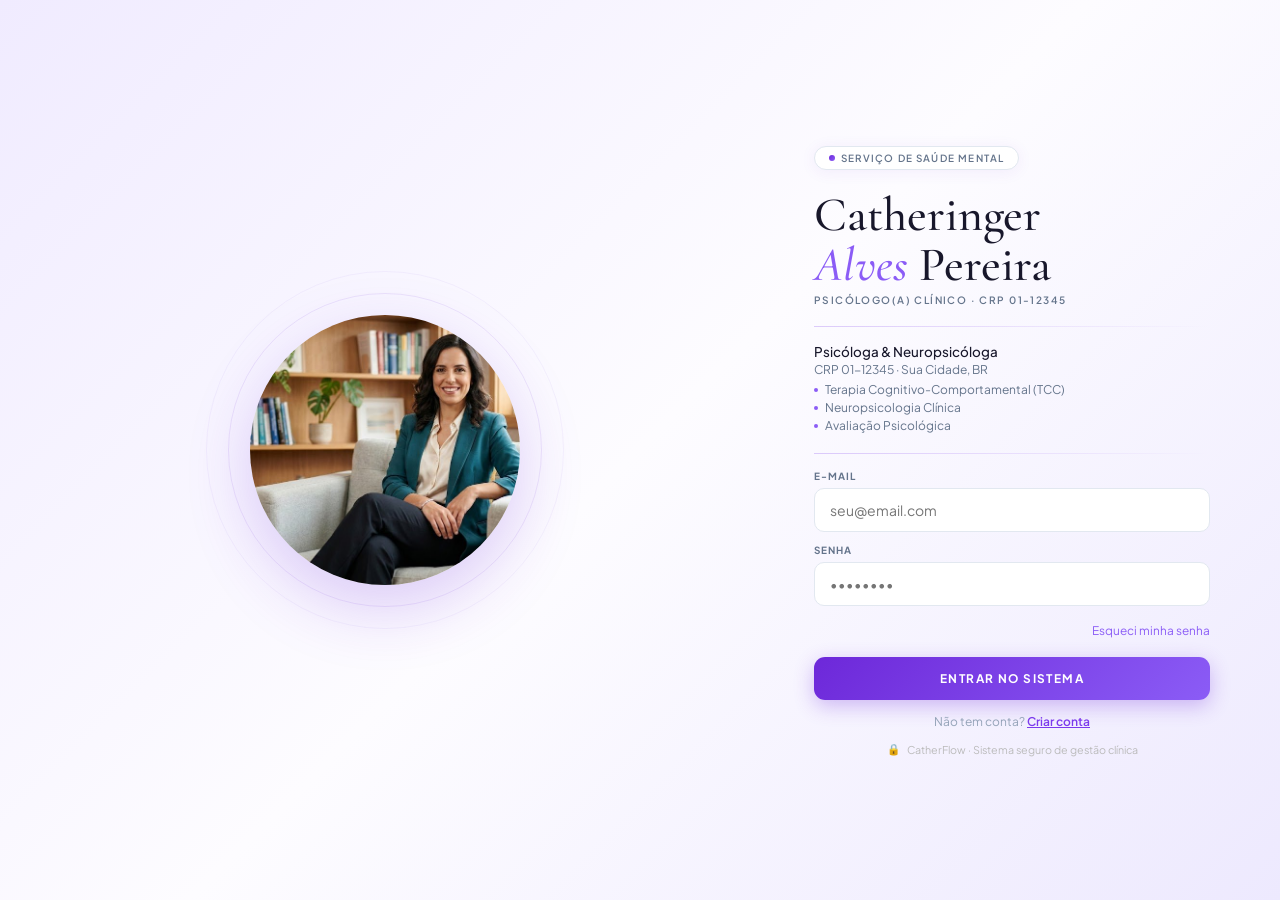
==== index.html @ 49f15a9b "index.html" ====
<!DOCTYPE html>
<html lang="pt-BR">
<head>
<meta charset="UTF-8">
<meta name="viewport" content="width=device-width, initial-scale=1.0">
<title>CatherFlow — Clínica Psicológica</title>
<link href="https://fonts.googleapis.com/css2?family=Cormorant+Garamond:ital,wght@0,400;0,500;0,600;1,400&family=Plus+Jakarta+Sans:wght@300;400;500;600;700&display=swap" rel="stylesheet">
<style>*,*::before,*::after{box-sizing:border-box;margin:0;padding:0}:root{--card-bg:#fff;--p1:#5b21b6;--p2:#7c3aed;--p3:#8b5cf6;--p4:#a78bfa;--p5:#c4b5fd;--p6:#ede9fe;--p7:#f5f3ff;--grad:linear-gradient(135deg,#6d28d9 0%,#8b5cf6 100%);--grad2:linear-gradient(135deg,#4c1d95 0%,#6d28d9 100%);--text:#18172b;--muted:#64748b;--muted2:#94a3b8;--border:#e2e8f0;--border2:#f1f5f9;--bg:#f8f7ff;--white:#fff;--sw:220px;--r:14px;--rs:9px;--sh:0 2px 16px rgba(109,40,217,.07);--shm:0 8px 32px rgba(109,40,217,.13);--fd:'Cormorant Garamond',serif;--fb:'Plus Jakarta Sans',sans-serif;}body{font-family:var(--fb);background:var(--bg);color:var(--text);min-height:100vh;-webkit-font-smoothing:antialiased}#login-page{min-height:100vh;background:linear-gradient(135deg,#f0ebff,#fdfcff 50%,#ede9fe);display:flex;align-items:center;justify-content:center}.ll{flex:1;display:flex;align-items:center;justify-content:center;padding:60px}.lpw{position:relative;width:270px;height:270px}.lpw::before{content:'';position:absolute;inset:-22px;border-radius:50%;border:1px solid rgba(109,40,217,.1)}.lpw::after{content:'';position:absolute;inset:-44px;border-radius:50%;border:1px solid rgba(109,40,217,.05)}.lp{width:270px;height:270px;border-radius:50%;background:var(--grad);display:flex;align-items:center;justify-content:center;box-shadow:0 24px 64px rgba(109,40,217,.22);font-family:var(--fd);font-size:76px;color:#fff}.lr{flex:1;padding:60px 70px 60px 44px;max-width:510px}.lbadge{display:inline-flex;align-items:center;gap:6px;background:var(--card-bg);border:1px solid var(--border);border-radius:20px;padding:5px 14px;font-size:.62rem;font-weight:600;letter-spacing:.12em;text-transform:uppercase;color:var(--muted);margin-bottom:20px;box-shadow:var(--sh)}.lbadge::before{content:'';width:6px;height:6px;border-radius:50%;background:var(--grad);flex-shrink:0}.lname{font-family:var(--fd);font-size:3rem;line-height:1.05;color:var(--text);margin-bottom:4px;font-weight:500}.lname em{font-style:italic;color:var(--p3)}.ltitle{font-size:.63rem;font-weight:600;letter-spacing:.14em;text-transform:uppercase;color:var(--muted);margin-bottom:20px}.ldiv{height:1px;background:linear-gradient(90deg,var(--p2),transparent);margin:16px 0;opacity:.25}.lbio{font-size:.84rem;font-weight:500;margin-bottom:2px}.lbio2{font-size:.75rem;color:var(--muted);margin-bottom:5px}.llist{list-style:none;margin-top:5px}.llist li{font-size:.75rem;color:var(--muted);display:flex;align-items:center;gap:7px;margin-bottom:3px}.llist li::before{content:'';width:4px;height:4px;border-radius:50%;background:var(--p3);flex-shrink:0}.lf{margin-bottom:12px}.lf label{display:block;font-size:.62rem;font-weight:700;letter-spacing:.1em;text-transform:uppercase;color:var(--muted);margin-bottom:6px}.lf input{width:100%;padding:12px 15px;border:1.5px solid var(--border);border-radius:10px;font-family:var(--fb);font-size:.875rem;color:var(--text);background:#fff;outline:none;transition:border-color .2s,box-shadow .2s}.lf input:focus{border-color:var(--p3);box-shadow:0 0 0 3px rgba(139,92,246,.1)}.lfgt{text-align:right;margin-bottom:18px}.lfgt a{font-size:.74rem;color:var(--p3);text-decoration:none}.btnl{width:100%;padding:14px;background:var(--grad);color:#fff;border:none;border-radius:11px;font-family:var(--fb);font-size:.74rem;font-weight:700;letter-spacing:.12em;text-transform:uppercase;cursor:pointer;transition:opacity .2s,transform .1s;box-shadow:0 6px 20px rgba(109,40,217,.3)}.btnl:hover{opacity:.9;transform:translateY(-1px)}.lfoot{text-align:center;margin-top:13px;font-size:.67rem;color:#bbb;display:flex;align-items:center;justify-content:center;gap:7px}#app{display:none;min-height:100vh}.sidebar{position:fixed;left:0;top:0;bottom:0;width:var(--sw);background:var(--card-bg);border-right:1px solid var(--border);display:flex;flex-direction:column;z-index:100;box-shadow:2px 0 20px rgba(109,40,217,.04)}.slogo{padding:18px 16px;display:flex;align-items:center;gap:10px;border-bottom:1px solid var(--border2)}.sli{width:34px;height:34px;background:var(--grad);border-radius:9px;display:flex;align-items:center;justify-content:center;color:#fff;font-weight:700;font-size:1rem;flex-shrink:0;box-shadow:0 4px 12px rgba(109,40,217,.3)}.slt strong{font-family:var(--fb);font-weight:700;display:block;font-size:.88rem;font-weight:700;line-height:1.2;letter-spacing:-.2px}.slt span{font-size:.58rem;color:var(--muted);text-transform:uppercase;letter-spacing:.08em}.snav{flex:1;padding:14px 10px;overflow-y:auto}.nsl{font-size:.57rem;font-weight:700;letter-spacing:.12em;text-transform:uppercase;color:var(--muted2);padding:0 8px;margin:15px 0 5px}.ni{display:flex;align-items:center;gap:9px;padding:9px 11px;border-radius:10px;cursor:pointer;transition:all .15s;font-size:.81rem;font-weight:500;color:var(--muted);margin-bottom:2px;user-select:none}.ni:hover{background:var(--p7);color:var(--p2)}.ni.active{background:var(--grad);color:#fff;box-shadow:0 4px 14px rgba(109,40,217,.28)}.ni .badge{margin-left:auto;background:var(--p6);color:var(--p2);font-size:.59rem;font-weight:700;padding:2px 8px;border-radius:10px}.ni.active .badge{background:rgba(255,255,255,.25);color:#fff}.nico{width:15px;height:15px;flex-shrink:0}.su{padding:12px 14px;border-top:1px solid var(--border2);background:var(--card-bg)}.uc{display:flex;align-items:center;gap:10px}.ua{width:32px;height:32px;border-radius:50%;background:var(--grad);color:#fff;display:flex;align-items:center;justify-content:center;font-size:.72rem;font-weight:700;flex-shrink:0;box-shadow:0 2px 8px rgba(109,40,217,.25)}.ui strong{display:block;font-size:.74rem;font-weight:600}.ui span{font-size:.59rem;color:var(--muted)}.dbs{display:flex;align-items:center;gap:6px;padding:7px 14px;font-size:.59rem;font-weight:600;border-top:1px solid var(--border2);color:var(--muted)}.dbd{width:6px;height:6px;border-radius:50%;background:#d1d5db;flex-shrink:0}.dbd.connected{background:#10b981}.dbd.error{background:#ef4444}.dbd.loading{background:#f59e0b;animation:pulse 1s infinite}@keyframes pulse{0%,100%{opacity:1}50%{opacity:.35}}.dkt{display:flex;align-items:center;gap:7px;margin-top:10px;font-size:.69rem;color:var(--muted)}.tkt{width:34px;height:19px;background:var(--border);border-radius:10px;position:relative;cursor:pointer;margin-left:auto;transition:background .2s;flex-shrink:0}.tkth{position:absolute;left:2px;top:2px;width:15px;height:15px;background:var(--card-bg);border-radius:50%;transition:left .2s;box-shadow:0 1px 4px rgba(0,0,0,.15)}.main{margin-left:var(--sw);min-height:100vh;padding:32px 40px}.page{display:none}.page.active{display:block;animation:fu .22s ease}@keyframes fu{from{opacity:0;transform:translateY(6px)}to{opacity:1;transform:translateY(0)}}.ph{display:flex;align-items:flex-start;justify-content:space-between;margin-bottom:26px;gap:14px}.pt{font-family:var(--fd);font-size:2rem;font-weight:500;line-height:1.15;letter-spacing:-.3px}.ps{font-size:.77rem;color:var(--muted);margin-top:3px}.pa{display:flex;gap:9px;align-items:center;flex-shrink:0}.btn{display:inline-flex;align-items:center;gap:7px;border-radius:10px;font-family:var(--fb);font-weight:600;cursor:pointer;transition:all .15s;border:none;font-size:.77rem;padding:9px 17px;white-space:nowrap}.btnp{background:var(--grad);color:#fff;box-shadow:0 4px 14px rgba(109,40,217,.28)}.btnp:hover{opacity:.9;transform:translateY(-1px)}.btno{background:#fff;color:var(--p2);border:1.5px solid var(--p3)}.btno:hover{background:var(--p7)}.btng{background:transparent;color:var(--muted);border:1.5px solid var(--border)}.btng:hover{border-color:var(--muted2);color:var(--text)}.btnd{background:#fff1f2;color:#e11d48;border:1.5px solid #fecdd3}.btnd:hover{background:#ffe4e6}.btns{padding:7px 12px;font-size:.72rem}.sg{display:grid;grid-template-columns:repeat(4,1fr);gap:14px;margin-bottom:22px}.sc{border-radius:var(--r);padding:20px;cursor:pointer;transition:all .18s;position:relative;overflow:hidden}.scp{background:var(--card-bg);border:1px solid var(--border);box-shadow:var(--sh)}.scp:hover{border-color:var(--p4);box-shadow:var(--shm);transform:translateY(-2px)}.scg{background:var(--grad);color:#fff;box-shadow:0 8px 28px rgba(109,40,217,.3)}.scg:hover{transform:translateY(-2px);box-shadow:0 12px 36px rgba(109,40,217,.38)}.scg2{background:var(--grad2);color:#fff;box-shadow:0 8px 28px rgba(76,29,149,.28)}.scg2:hover{transform:translateY(-2px)}.sc::before{content:'';position:absolute;right:-20px;top:-20px;width:80px;height:80px;border-radius:50%;background:rgba(255,255,255,.06)}.sl{font-size:.59rem;font-weight:700;letter-spacing:.1em;text-transform:uppercase;display:flex;align-items:center;gap:5px;margin-bottom:10px;opacity:.8}.scp .sl{color:var(--muted)}.sv{font-family:var(--fd);font-size:2.6rem;line-height:1;margin-bottom:4px;font-weight:500}.scp .sv{color:var(--p2)}.scg .sv,.scg2 .sv{color:#fff}.ssub{font-size:.69rem;opacity:.75}.spill{display:inline-block;font-size:.67rem;font-weight:600;padding:3px 10px;border-radius:6px;margin-top:5px}.scg .spill,.scg2 .spill{background:rgba(255,255,255,.2);color:#fff}.scp .spill{background:var(--p6);color:var(--p2)}.qa{display:flex;gap:9px;margin-bottom:22px;flex-wrap:wrap}.qb{display:inline-flex;align-items:center;gap:7px;background:var(--card-bg);color:var(--text);border:1px solid var(--border);border-radius:10px;padding:9px 16px;font-family:var(--fb);font-size:.76rem;font-weight:500;cursor:pointer;transition:all .14s;box-shadow:var(--sh)}.qb:hover{border-color:var(--p4);color:var(--p2);background:var(--p7);transform:translateY(-1px)}.qba{background:var(--grad);color:#fff;border-color:transparent;box-shadow:0 4px 14px rgba(109,40,217,.28)}.qba:hover{opacity:.9;transform:translateY(-1px)}.card{background:var(--card-bg);border:1px solid var(--border);border-radius:var(--r);overflow:hidden;margin-bottom:14px;box-shadow:var(--sh)}.ch{display:flex;align-items:center;justify-content:space-between;padding:14px 18px;border-bottom:1px solid var(--border2);background:linear-gradient(90deg,var(--p7),#fff)}.cht{font-family:var(--fb);font-weight:700;font-size:.62rem;font-weight:700;letter-spacing:.1em;text-transform:uppercase;color:var(--muted);display:flex;align-items:center;gap:7px}.cht svg{color:var(--p2);flex-shrink:0}.cb{padding:4px 0}.sr{display:flex;align-items:center;padding:11px 18px;gap:12px;cursor:pointer;transition:background .12s;border-bottom:1px solid var(--border2)}.sr:last-child{border-bottom:none}.sr:hover{background:var(--p7)}.srt{font-size:.75rem;font-weight:700;color:var(--p2);width:44px;flex-shrink:0}.sra{width:30px;height:30px;border-radius:50%;background:var(--grad);color:#fff;display:flex;align-items:center;justify-content:center;font-size:.65rem;font-weight:700;flex-shrink:0}.srn{font-size:.83rem;font-weight:700;font-family:var(--fb);}.srtg{font-family:var(--fb);font-weight:500;font-size:.68rem;color:var(--muted)}.srab{margin-left:auto;font-size:.67rem;font-weight:700;color:var(--p2);background:var(--p6);border:none;border-radius:7px;padding:5px 11px;cursor:pointer;transition:all .13s;flex-shrink:0}.srab:hover{background:var(--p5)}.ar,.br{display:flex;align-items:center;padding:11px 18px;gap:11px;cursor:pointer;transition:background .12s;border-bottom:1px solid var(--border2)}.ar:last-child,.br:last-child{border-bottom:none}.ar:hover,.br:hover{background:var(--p7)}.an{font-family:var(--fb);font-weight:600;font-size:.83rem;font-weight:500;flex:1}.dp{font-size:.65rem;font-weight:700;color:var(--p1);background:var(--p6);padding:3px 10px;border-radius:6px;white-space:nowrap}.bd{font-size:.67rem;font-weight:700;color:var(--p2);background:var(--p7);padding:4px 10px;border-radius:6px;border:1px solid var(--p5)}.g2{display:grid;grid-template-columns:1fr 1fr;gap:14px}.sb{display:flex;align-items:center;gap:10px;background:var(--card-bg);border:1.5px solid var(--border);border-radius:11px;padding:10px 16px;margin-bottom:16px;transition:all .2s;box-shadow:var(--sh)}.sb:focus-within{border-color:var(--p3);box-shadow:0 0 0 3px rgba(139,92,246,.1)}.sb input{border:none;outline:none;flex:1;font-family:var(--fb);font-size:.83rem;background:transparent;color:var(--text)}.pgrid{display:grid;grid-template-columns:1fr 1fr;gap:14px}.pc{background:var(--card-bg);border:1px solid var(--border);border-radius:var(--r);padding:18px;cursor:pointer;transition:all .18s;box-shadow:var(--sh)}.pc:hover{border-color:var(--p4);box-shadow:var(--shm);transform:translateY(-2px)}.pct{display:flex;align-items:center;gap:13px;margin-bottom:14px}.pav{width:42px;height:42px;border-radius:12px;background:var(--grad);color:#fff;display:flex;align-items:center;justify-content:center;font-weight:700;font-size:1rem;flex-shrink:0;box-shadow:0 4px 12px rgba(109,40,217,.25)}.pn{font-family:var(--fb);font-weight:600;font-weight:700;font-size:.91rem;letter-spacing:-.1px}.pp{font-size:.73rem;color:var(--muted);margin-top:1px}.pd{display:grid;grid-template-columns:1fr 1fr 1fr;gap:7px}.pdi{font-size:.72rem;color:var(--muted);display:flex;flex-direction:column;gap:2px}.pdi strong{color:var(--text);font-weight:600;font-size:.79rem}.pft{margin-top:12px;padding-top:12px;border-top:1px solid var(--border2);display:flex;align-items:center;justify-content:space-between}.pst{display:flex;align-items:center;gap:6px;font-size:.7rem;color:var(--muted)}.psd{width:6px;height:6px;border-radius:50%;background:var(--p3);flex-shrink:0}.pfh{background:linear-gradient(135deg,#f8f7ff,#ede9fe);border:1px solid var(--p5);border-radius:var(--r);padding:0;margin-bottom:16px;overflow:hidden}.pfh-top{display:flex;align-items:flex-start;gap:18px;padding:22px 24px 18px}.pfh-info{flex:1;min-width:0}.pfh-actions{display:flex;align-items:center;gap:10px;padding:12px 24px;border-top:1px solid rgba(139,92,246,.13);background:rgba(255,255,255,.45)}.pfh-actions .act-main{display:flex;align-items:center;gap:7px;padding:9px 18px;background:var(--grad);color:#fff;border:none;border-radius:9px;font-family:var(--fb);font-size:.75rem;font-weight:700;cursor:pointer;box-shadow:0 3px 10px rgba(109,40,217,.22);transition:opacity .15s,box-shadow .15s;flex-shrink:0}.pfh-actions .act-main:hover{opacity:.88;box-shadow:0 5px 14px rgba(109,40,217,.3)}.pfh-actions .act-sep{flex:1}.pfh-actions .act-sec{display:flex;align-items:center;gap:6px;padding:8px 14px;background:transparent;border:1.5px solid rgba(139,92,246,.25);border-radius:8px;font-family:var(--fb);font-size:.72rem;font-weight:600;color:var(--p3);cursor:pointer;transition:background .15s,border-color .15s}.pfh-actions .act-sec:hover{background:rgba(139,92,246,.07);border-color:var(--p3)}.pfh-actions .act-del{display:flex;align-items:center;gap:5px;padding:8px 12px;background:transparent;border:none;font-family:var(--fb);font-size:.72rem;font-weight:500;color:#c4b5c4;cursor:pointer;transition:color .15s;border-radius:8px}.pfh-actions .act-del:hover{color:#dc2626;background:rgba(220,38,38,.05)}.pfav{width:52px;height:52px;border-radius:14px;background:var(--grad);color:#fff;display:flex;align-items:center;justify-content:center;font-size:1.3rem;font-weight:700;flex-shrink:0;box-shadow:0 6px 20px rgba(109,40,217,.28)}.pfn{font-family:var(--fb);font-size:1.15rem;font-weight:700;margin-bottom:5px;letter-spacing:-.2px}.pfm{font-size:.75rem;color:var(--muted);display:flex;gap:12px;flex-wrap:wrap;font-family:var(--fb);font-weight:500;margin-bottom:12px}.pfmetrics{display:flex;gap:10px;flex-wrap:wrap}.pfmet{background:rgba(255,255,255,.75);border:1.5px solid rgba(139,92,246,.14);border-radius:10px;padding:10px 16px;display:flex;flex-direction:column;min-width:110px}.pfmet-v{font-family:var(--fb);font-size:1rem;font-weight:700;color:var(--p2);line-height:1.2}.pfmet-v.txt{font-size:.82rem;font-weight:600;line-height:1.3;margin-bottom:2px}.pfmet-l{font-size:.57rem;color:var(--muted);text-transform:uppercase;letter-spacing:.07em;font-weight:600;margin-top:3px}.pfs{display:none}.pfst{text-align:center;background:var(--card-bg);border-radius:10px;padding:10px 16px;border:1px solid var(--border);box-shadow:var(--sh)}.pfsv{font-family:var(--fb);font-size:1.6rem;color:var(--p2);line-height:1;font-weight:700}.pfsv.txt{font-size:.82rem;font-weight:600;line-height:1.3;margin-bottom:2px}.pfsl{font-size:.57rem;color:var(--muted);text-transform:uppercase;letter-spacing:.08em;margin-top:2px;font-family:var(--fb);font-weight:600}.si{display:flex;align-items:flex-start;padding:13px 18px;gap:13px;cursor:pointer;transition:background .12s;border-bottom:1px solid var(--border2)}.si:last-child{border-bottom:none}.si:hover{background:var(--p7)}.sid{width:8px;height:8px;border-radius:50%;background:var(--p4);flex-shrink:0;margin-top:5px}.sidt{font-family:var(--fb);font-weight:700;font-size:.7rem;font-weight:700;color:var(--p2);width:72px;flex-shrink:0}.sitn{font-size:.83rem;font-weight:700;font-family:var(--fb);letter-spacing:-.1px}.sipv{font-size:.72rem;color:var(--muted);margin-top:2px;white-space:nowrap;overflow:hidden;text-overflow:ellipsis;max-width:340px}.sin{font-family:var(--fb);font-weight:700;margin-left:auto;font-size:.65rem;color:var(--muted);background:var(--p6);padding:3px 9px;border-radius:6px;flex-shrink:0;font-weight:600}.al{display:grid;grid-template-columns:1fr 1fr;gap:18px}.acc,.wc{background:var(--card-bg);border:1px solid var(--border);border-radius:var(--r);padding:22px;box-shadow:var(--sh)}.ach,.whr{display:flex;align-items:center;justify-content:space-between;margin-bottom:16px}.ach h3,.whr h3{font-family:var(--fd);font-size:1.1rem;font-weight:500}.acn{display:flex;gap:5px}.acn button{width:28px;height:28px;border:1px solid var(--border);border-radius:8px;background:#fff;cursor:pointer;display:flex;align-items:center;justify-content:center;transition:all .13s;font-size:.8rem;color:var(--muted)}.acn button:hover{border-color:var(--p3);color:var(--p2);background:var(--p7)}.cg{display:grid;grid-template-columns:repeat(7,1fr);gap:4px}.cdh{text-align:center;font-size:.62rem;font-weight:700;letter-spacing:.07em;text-transform:uppercase;color:var(--muted2);padding:5px 0 10px}.cd{text-align:center;padding:9px 4px;border-radius:10px;font-size:.88rem;cursor:pointer;transition:all .14s;position:relative;font-weight:500}.cd:hover{background:var(--p6);color:var(--p2)}.cd.today{background:var(--grad);color:#fff;font-weight:700;box-shadow:0 3px 12px rgba(109,40,217,.32)}.cd.sel{background:#ede9fe;color:#6d28d9;font-weight:700;border:2px solid #7c3aed}.cd.has{font-weight:700;color:var(--p2)}.cd.prox{font-weight:700;color:#059669}.cd.inweek{background:var(--p7);color:var(--p2);font-weight:600}.cd.om{color:#cbd5e1}.cdot{position:absolute;bottom:3px;left:50%;transform:translateX(-50%);width:4px;height:4px;border-radius:50%;background:var(--p3)}.cd.today .cdot{background:rgba(255,255,255,.75)}.ib{background:linear-gradient(135deg,#fffbeb,#fef3c7);border:1px solid #fde68a;border-radius:11px;padding:13px 17px;display:flex;align-items:center;gap:9px;margin-bottom:18px;font-size:.81rem;color:#92400e}.rs{background:var(--card-bg);border:1px solid var(--border);border-radius:var(--r);margin-bottom:13px;overflow:hidden;box-shadow:var(--sh)}.rsh{padding:13px 18px;border-bottom:1px solid var(--border2);font-size:.62rem;font-weight:700;letter-spacing:.09em;text-transform:uppercase;color:var(--muted);display:flex;align-items:center;gap:7px;background:linear-gradient(90deg,var(--p7),#fff)}.rsh svg{color:var(--p2)}.rsb{padding:14px 18px}.psr{display:flex;align-items:center;gap:13px;padding:10px 11px;cursor:pointer;border-radius:10px;transition:all .12s;margin-bottom:3px}.psr:hover{background:var(--p7);transform:translateX(3px)}.rmeta{display:flex;gap:18px;margin-bottom:18px;flex-wrap:wrap}.rmi{font-size:.75rem;color:var(--muted);display:flex;align-items:center;gap:5px;background:var(--p7);padding:6px 12px;border-radius:7px;border:1px solid var(--p6)}.rmi strong{color:var(--text)}.rbody{font-family:var(--fb);font-size:.83rem;line-height:1.82;color:var(--text);white-space:pre-wrap;background:linear-gradient(135deg,var(--p7),#fff);border-radius:10px;padding:18px;margin-bottom:18px;border:1px solid var(--p6)}.fc{background:var(--card-bg);border:1px solid var(--border);border-radius:var(--r);padding:15px 18px;margin-bottom:18px;box-shadow:var(--sh)}.fl{font-size:.59rem;font-weight:700;text-transform:uppercase;letter-spacing:.09em;color:var(--muted);display:flex;align-items:center;gap:6px;margin-bottom:10px}.fr{display:grid;grid-template-columns:1fr 165px 165px;gap:9px}.fi{padding:9px 12px;border:1.5px solid var(--border);border-radius:9px;font-family:var(--fb);font-size:.79rem;outline:none;width:100%;transition:border-color .2s;background:var(--card-bg);color:var(--text)}.fi:focus{border-color:var(--p3)}.cs{background:var(--card-bg);border:1px solid var(--border);border-radius:var(--r);padding:22px;margin-bottom:14px;box-shadow:var(--sh)}.cs h3{font-family:var(--fd);font-size:1.1rem;font-weight:500;margin-bottom:16px}.cr{display:flex;align-items:center;justify-content:space-between;padding:11px 0;border-bottom:1px solid var(--border2)}.cr:last-child{border-bottom:none}.cr label{font-size:.83rem;font-weight:500}.cr span{font-size:.7rem;color:var(--muted);display:block}.frow{margin-bottom:13px}.flabel{display:block;font-size:.62rem;font-weight:700;text-transform:uppercase;letter-spacing:.08em;color:var(--muted);margin-bottom:6px}.finput,.ftextarea,.fselect{width:100%;padding:10px 13px;border:1.5px solid var(--border);border-radius:9px;font-family:var(--fb);font-size:.83rem;outline:none;transition:border-color .2s,box-shadow .2s;color:var(--text);background:#fff}.finput:focus,.ftextarea:focus,.fselect:focus{border-color:var(--p3);box-shadow:0 0 0 3px rgba(139,92,246,.09)}.ftextarea{resize:vertical;min-height:78px;line-height:1.55}.mo{position:fixed;inset:0;background:rgba(15,10,40,.42);backdrop-filter:blur(4px);display:flex;align-items:center;justify-content:center;z-index:999;opacity:0;pointer-events:none;transition:opacity .18s;padding:20px}.mo.open{opacity:1;pointer-events:all}.modal{background:var(--card-bg);border-radius:16px;padding:26px;width:490px;max-width:100%;max-height:90vh;overflow-y:auto;transform:translateY(14px);transition:transform .18s;box-shadow:0 24px 60px rgba(15,10,40,.18)}.mo.open .modal{transform:translateY(0)}.modlg{width:600px}.moh{display:flex;align-items:flex-start;justify-content:space-between;margin-bottom:20px;gap:13px}.mot{font-family:var(--fd);font-size:1.3rem;font-weight:500}.most{font-size:.73rem;color:var(--muted);margin-top:2px}.moc{width:28px;height:28px;border-radius:8px;border:1px solid var(--border);background:#fff;cursor:pointer;display:flex;align-items:center;justify-content:center;color:var(--muted);font-size:.84rem;flex-shrink:0;transition:all .13s}.moc:hover{border-color:var(--muted2);color:var(--text)}.moa{display:flex;gap:8px;justify-content:flex-end;margin-top:18px}.sds{margin-bottom:15px}.sds h4{font-size:.59rem;font-weight:700;letter-spacing:.09em;text-transform:uppercase;color:var(--muted);margin-bottom:7px;display:flex;align-items:center;gap:5px}.sds h4 svg{color:var(--p3)}.sdt{font-size:.83rem;line-height:1.68;color:var(--text);background:var(--p7);border-radius:9px;padding:11px 13px;border:1px solid var(--p6)}.iab{display:inline-flex;align-items:center;gap:5px;background:linear-gradient(90deg,var(--p6),var(--p7));color:var(--p1);font-size:.64rem;font-weight:700;padding:4px 10px;border-radius:7px;margin-bottom:8px;border:1px solid var(--p5)}.cfbox{background:var(--card-bg);border-radius:16px;padding:28px;width:400px;max-width:100%;transform:translateY(14px);transition:transform .18s;box-shadow:0 24px 60px rgba(15,10,40,.2);text-align:center}.mo.open .cfbox{transform:translateY(0)}.cficon{width:52px;height:52px;border-radius:50%;background:#fff1f2;display:flex;align-items:center;justify-content:center;margin:0 auto 14px;font-size:1.4rem}.cftit{font-family:var(--fd);font-size:1.3rem;font-weight:500;margin-bottom:6px}.cftxt{font-size:.81rem;color:var(--muted);line-height:1.6;margin-bottom:22px}.spin{width:16px;height:16px;border:2px solid rgba(109,40,217,.15);border-top-color:var(--p2);border-radius:50%;animation:spin .65s linear infinite;flex-shrink:0}@keyframes spin{to{transform:rotate(360deg)}}.es{text-align:center;padding:48px 20px;color:var(--muted)}.es .ei{font-size:2.2rem;margin-bottom:10px;opacity:.55}.es p{font-size:.83rem}.bc{display:flex;align-items:center;gap:7px;font-size:.75rem;color:var(--muted);margin-bottom:18px}.bc a{color:var(--p2);text-decoration:none;cursor:pointer;font-weight:500}.bc a:hover{text-decoration:underline}.bcs{color:#cbd5e1}.toast{position:fixed;bottom:24px;right:24px;background:#18172b;color:#fff;padding:12px 20px;border-radius:11px;font-size:.77rem;font-weight:500;z-index:9999;box-shadow:0 10px 30px rgba(0,0,0,.22);animation:fu .2s ease;border-left:3px solid var(--p3)}.lo{display:flex;align-items:center;justify-content:center;padding:44px;gap:10px;color:var(--muted);font-size:.83rem}/* ===== DARK MODE — reescrito com variáveis CSS ===== */
body.dark{
  --card-bg:#1e1a40;--text:#e0dcf5;--muted:#9490c8;--muted2:#6b659a;
  --border:#2e2a55;--border2:#251f4a;--bg:#12102a;--white:#1e1a40;
  --p6:#1e1855;--p7:#181435;--sh:0 2px 16px rgba(0,0,0,.25);--shm:0 8px 32px rgba(0,0,0,.4);
  background:#12102a;color:#e0dcf5;color-scheme:dark;
}
/* Base: todos os textos herdam a cor correta */
body.dark,body.dark *{color:inherit}
/* Elementos raiz de texto */
body.dark body,body.dark #app,body.dark .main,body.dark .page,body.dark .sidebar{background:var(--bg);color:var(--text)}
/* Sidebar */
body.dark .sidebar{background:#12102a!important;border-color:var(--border)!important}
body.dark .slogo{background:#12102a!important;border-color:var(--border)!important}
body.dark .slt strong{color:#e0dcf5!important}
body.dark .slt span{color:#6b659a!important}
body.dark .snav{background:#12102a!important}
body.dark .su,body.dark .dbs{background:#12102a!important;border-color:var(--border)!important;color:#9490c8!important}
body.dark .su strong{color:#e0dcf5!important}
body.dark .ui span{color:#6b659a!important}
body.dark .ni{color:#9490c8!important}
body.dark .ni:hover{background:#1e1a40!important;color:#c4bfe8!important}
body.dark .ni.active{background:var(--grad)!important;color:#fff!important}
body.dark .ni .badge{background:#251f4a!important;color:#a78bfa!important}
body.dark .nsl{color:#4a4770!important}
/* Pages */
body.dark .page,body.dark .ph{background:#12102a!important}
body.dark .pt{color:#e0dcf5!important}
body.dark .ps{color:#9490c8!important}
/* Cards genéricos */
body.dark .card,body.dark .cs,body.dark .acc,body.dark .wc,body.dark .rs,body.dark .fc,body.dark .pfst{background:#1e1a40!important;border-color:var(--border)!important}
body.dark .ch{background:linear-gradient(90deg,#181435,#1e1a40)!important;border-color:var(--border)!important}
body.dark .cht{color:#9490c8!important}
body.dark .cht svg{color:#a78bfa!important}
body.dark .cb{background:#1e1a40!important}
/* Card header h3 */
body.dark .cs h3,body.dark .ach h3,body.dark .whr h3{color:#e0dcf5!important}
/* Rows dentro de cards */
body.dark .sr,body.dark .ar,body.dark .br,body.dark .si,body.dark .psr{background:#1e1a40!important;border-color:var(--border)!important;color:#c4bfe8!important}
body.dark .sr:hover,body.dark .ar:hover,body.dark .br:hover,body.dark .si:hover,body.dark .psr:hover{background:#241e4e!important}
body.dark .srn,body.dark .an,body.dark .sitn{color:#e0dcf5!important}
body.dark .srtg,body.dark .sipv,body.dark .ssub{color:#6b659a!important}
/* Badges dentro de rows */
body.dark .dp{background:#251f4a!important;color:#a78bfa!important}
body.dark .bd{background:#1e1a40!important;border-color:#3b2d6e!important;color:#a78bfa!important}
body.dark .sin{background:#13102e!important;color:#a78bfa!important}
body.dark .srab{background:#251f4a!important;color:#a78bfa!important}
body.dark .sidt{color:#a78bfa!important}
/* Sessões hoje — horário roxo */
body.dark .srt{color:#a78bfa!important}
/* Stat cards dashboard */
body.dark .scp{background:#1e1a40!important;border-color:var(--border)!important}
body.dark .scp .sl{color:#9490c8!important}
body.dark .scp .sv{color:#a78bfa!important}
body.dark .scp .ssub{color:#6b659a!important}
body.dark .scp .spill{background:#251f4a!important;color:#a78bfa!important}
/* Botões */
body.dark .btn.btng,body.dark .btn.btno{background:#1e1a40!important;border-color:var(--border)!important;color:#c4bfe8!important}
body.dark .btn.btng:hover,body.dark .btn.btno:hover{background:#241e4e!important;color:#e0dcf5!important}
body.dark .qb:not(.qba){background:#1e1a40!important;border-color:var(--border)!important;color:#c4bfe8!important}
body.dark .qb:not(.qba):hover{background:#241e4e!important;color:#e0dcf5!important}
body.dark .acn button{background:#1e1a40!important;border-color:var(--border)!important;color:#9490c8!important}
/* Inputs */
body.dark .finput,body.dark .ftextarea,body.dark .fselect,body.dark .fi{background:#13102e!important;border-color:var(--border)!important;color:#e0dcf5!important}
body.dark .finput::placeholder,body.dark .ftextarea::placeholder,body.dark .fi::placeholder{color:#4a4770!important}
body.dark .flabel{color:#9490c8!important}
body.dark .sb,body.dark .sb2{background:#1e1a40!important;border-color:var(--border)!important}
body.dark .sb input{color:#e0dcf5!important;background:transparent!important}
body.dark .sb input::placeholder{color:#4a4770!important}
/* Settings rows */
body.dark .cr{border-color:var(--border)!important}
body.dark .cr label{color:#c4bfe8!important}
body.dark .cr span{color:#6b659a!important}
body.dark .tkt{background:#7c3aed!important}
/* Modais */
body.dark .mo{background:rgba(5,4,15,.85)!important}
body.dark .modal,body.dark .cfbox{background:#1a1835!important;border:1px solid var(--border)!important;color:#e0dcf5!important}
body.dark .modal *{color:#c4bfe8!important}
body.dark .modal h1,body.dark .modal h2,body.dark .modal h3,body.dark .modal strong,body.dark .modal b,body.dark .mot,body.dark .cftit{color:#e0dcf5!important}
body.dark .most,body.dark .cftxt{color:#9490c8!important}
body.dark .moc{background:#1e1a40!important;border-color:var(--border)!important;color:#9490c8!important}
body.dark .sds h4{color:#9490c8!important}
body.dark .sdt{background:#13102e!important;border-color:#3b2d6e!important;color:#c4bfe8!important}
body.dark .iab{background:linear-gradient(90deg,#251f4a,#1e1a40)!important;border-color:#3b2d6e!important;color:#a78bfa!important}
body.dark .sblock{background:#13102e!important;border-color:#a78bfa!important;color:#c4bfe8!important}
/* Perfil paciente */
body.dark .pfh{background:linear-gradient(135deg,#1a1640,#221c50)!important;border-color:#3b2d6e!important}
body.dark .pfh-top{background:transparent!important}
body.dark .pfh-actions{background:rgba(30,26,64,.8)!important;border-color:#2e2a55!important}
body.dark .pfh-actions .act-sec{border-color:#4a3a7a!important;color:#a78bfa!important}
body.dark .pfh-actions .act-del{color:#9490c8!important}
body.dark .pfn{color:#e0dcf5!important}
body.dark .pfm{color:#9490c8!important}
body.dark .pfmet{background:rgba(30,26,64,.9)!important;border-color:#3b2d6e!important}
body.dark .pfmet-v{color:#a78bfa!important}
body.dark .pfmet-l{color:#6b659a!important}
/* Cards pacientes */
body.dark .pc{background:#1e1a40!important;border-color:var(--border)!important}
body.dark .pc:hover{background:#241e4e!important;border-color:#7c3aed!important}
body.dark .pn{color:#e0dcf5!important}
body.dark .pp{color:#6b659a!important}
/* Textos inline nos cards de paciente (via style="color:var(--muted)" etc.) */
body.dark .pc span,body.dark .pc div{color:#9490c8}
body.dark .pc strong{color:#c4bfe8!important}
/* Agenda */
body.dark .acc,body.dark .wc{background:#1e1a40!important;border-color:var(--border)!important}
body.dark .cd{color:#c4bfe8!important}
body.dark .cd.om{color:#3d3860!important}
body.dark .cdh{color:#6b659a!important}
body.dark .cd:hover{background:#2a1f55!important;color:#e0dcf5!important}
body.dark .cd.today{background:var(--grad)!important;color:#fff!important}
body.dark .cd.sel{background:#251f4a!important;color:#a78bfa!important;border-color:#7c3aed!important}
body.dark .cd.has{color:#a78bfa!important}
body.dark .ib{background:linear-gradient(135deg,#2a2010,#1e1810)!important;border-color:#78520a!important;color:#fbbf24!important}
/* Agenda items */
body.dark .agd,body.dark #aglist{background:#1e1a40!important;border-color:var(--border)!important}
body.dark .agi{background:#1e1a40!important;border-color:var(--border)!important;color:#c4bfe8!important}
body.dark .agi *{color:#c4bfe8!important}
body.dark .agi strong,body.dark .agi b{color:#e0dcf5!important}
body.dark .agh{color:#9490c8!important;border-color:var(--border)!important;background:#13102e!important}
/* Relatório */
body.dark .rs{background:#1e1a40!important;border-color:var(--border)!important}
body.dark .rsh{background:linear-gradient(90deg,#181435,#1e1a40)!important;color:#9490c8!important;border-color:var(--border)!important}
body.dark .rsh svg{color:#a78bfa!important}
body.dark .rsb{background:#1e1a40!important}
body.dark .rmeta{background:transparent!important}
body.dark .rmi{background:#13102e!important;border-color:#3b2d6e!important;color:#9490c8!important}
body.dark .rmi strong{color:#c4bfe8!important}
body.dark .rbody{background:linear-gradient(135deg,#13102e,#1e1a40)!important;border-color:#3b2d6e!important;color:#c4bfe8!important}
/* Breadcrumb */
body.dark .bc{color:#6b659a!important}
body.dark .bc a{color:#a78bfa!important}
body.dark .bcs{color:#3d3860!important}
/* Empty state */
body.dark .es{color:#6b659a!important;background:transparent!important}
body.dark .es p{color:#6b659a!important}
/* Filtros de pesquisa */
body.dark .fc{background:#1e1a40!important;border-color:var(--border)!important}
body.dark .fl{color:#9490c8!important}
/* Aniversários */
body.dark .bday-hoje{background:var(--grad)!important;color:#fff!important}
body.dark .bday-hoje *{color:#fff!important}
body.dark .bday-amanha{background:#1e1a40!important;border-color:#3b2d6e!important;color:#c4bfe8!important}
body.dark .bday-amanha *{color:#c4bfe8!important}
/* Overrides de style inline — backgrounds claros → dark */
body.dark [style*="background:#fff"]{background:#1e1a40!important}
body.dark [style*="background:#fafbff"]{background:#13102e!important}
body.dark [style*="background:#f8f7ff"]{background:#1e1a40!important}
body.dark [style*="background:#f5f3ff"]{background:#181435!important}
body.dark [style*="background:#ede9fe"]{background:#251f4a!important}
body.dark [style*="background:#f0ebff"]{background:#1e1a40!important}
body.dark [style*="background:linear-gradient(135deg,#f8f7ff"]{background:#1e1a40!important}
body.dark [style*="background:linear-gradient(135deg,#f5f3ff"]{background:#181435!important}
body.dark [style*="background:linear-gradient(135deg,#ede9fe"]{background:linear-gradient(135deg,#251f4a,#1e1a40)!important}
body.dark [style*="background:linear-gradient(90deg,var(--p7)"]{background:linear-gradient(90deg,#181435,#1e1a40)!important}
body.dark [style*="background:rgba(255,255,255,.45)"]{background:rgba(20,16,48,.8)!important}
body.dark [style*="background:rgba(255,255,255,.7)"]{background:rgba(30,26,64,.8)!important}
body.dark [style*="background:rgba(255,255,255,.75)"]{background:rgba(30,26,64,.9)!important}
/* Overrides de style inline — cores de texto */
body.dark [style*="color:#18172b"]{color:#e0dcf5!important}
body.dark [style*="color:#64748b"]{color:#9490c8!important}
body.dark [style*="color:var(--text)"]{color:#e0dcf5!important}
body.dark [style*="color:var(--muted)"]{color:#9490c8!important}
body.dark [style*="color:var(--p2)"]{color:#a78bfa!important}
body.dark [style*="color:var(--p1)"]{color:#c4b5fd!important}
/* Overrides de style inline — bordas */
body.dark [style*="border-top:1px solid var(--border2)"]{border-color:#251f4a!important}
body.dark [style*="border-color:var(--border)"]{border-color:#2e2a55!important}
body.dark [style*="border:1px solid var(--border2)"]{border-color:#251f4a!important}
body.dark [style*="border:1px solid var(--border)"]{border-color:#2e2a55!important}
body.dark [style*="border:1.5px solid #e2e8f0"]{border-color:#3b2d6e!important}
body.dark [style*="border:1px solid #e2e8f0"]{border-color:#2e2a55!important}
body.dark [style*="border-top:1px solid #"]{border-color:#251f4a!important}.slabel{font-family:var(--fb);font-size:.6rem;font-weight:700;letter-spacing:.1em;text-transform:uppercase;color:var(--p2);display:flex;align-items:center;gap:5px;margin-bottom:8px}.sblock{background:var(--p7);border-left:3px solid var(--p4);border-radius:0 8px 8px 0;padding:11px 14px;font-family:var(--fb);font-size:.84rem;line-height:1.65;color:var(--text)}.smb{margin-bottom:16px}.spini{width:13px;height:13px;border-width:2px}.smb2{margin-bottom:14px}</style>
</head>
<body>

<div id="login-page">
  <div class="ll"><div class="lpw"><div class="lp" style="background:none;padding:0;overflow:hidden;border-radius:50%;box-shadow:0 24px 64px rgba(109,40,217,.22)"><img src="[data-uri]" style="width:100%;height:100%;object-fit:cover;object-position:center top" alt="Foto"></div></div></div>
  <div class="lr">
    <div class="lbadge">Serviço de Saúde Mental</div>
    <div class="lname">Catheringer<br><em>Alves</em> Pereira</div>
    <div class="ltitle">Psicólogo(a) Clínico · CRP 01-12345</div>
    <div class="ldiv"></div>
    <div class="lbio">Psicóloga &amp; Neuropsicóloga</div>
    <div class="lbio2">CRP 01-12345 · Sua Cidade, BR</div>
    <ul class="llist">
      <li>Terapia Cognitivo-Comportamental (TCC)</li>
      <li>Neuropsicologia Clínica</li>
      <li>Avaliação Psicológica</li>
    </ul>
    <div class="ldiv" style="margin-top:20px"></div>

    <div id="form-login">
  <div class="lf">
    <label>E-mail</label>
    <input type="email" placeholder="seu@email.com" id="le">
  </div>

  <div class="lf">
    <label>Senha</label>
    <input type="password" placeholder="••••••••" id="lp">
  </div>

  <div class="lfgt">
    <a href="#" onclick="doEsqueciSenha();return false">Esqueci minha senha</a>
  </div>

  <div class="lerr" id="lerr"></div>

  <button class="btnl" id="btnLogin">Entrar no Sistema</button>

  <div style="text-align:center;margin-top:14px;font-size:.75rem;color:#94a3b8">
    Não tem conta? 
    <a href="#" onclick="toggleForm('registro');return false" style="color:#7c3aed;font-weight:600">
      Criar conta
    </a>
  </div>
</div>

    <div id="form-registro" style="display:none">
      <div class="lf"><label>Nome completo *</label><input type="text" placeholder="Dra. Ana Silva" id="rn"></div>
      <div class="lf"><label>CRP</label><input type="text" placeholder="01-00000" id="rcrp"></div>
      <div class="lf"><label>E-mail *</label><input type="email" placeholder="seu@email.com" id="re"></div>
      <div class="lf"><label>Senha * (mín. 6 caracteres)</label><input type="password" placeholder="••••••••" id="rp" onkeydown="if(event.key==='Enter')doRegistro()"></div>
      <div class="lerr" id="rerr"></div>
      <button class="btnl" id="btn-registro" onclick="doRegistro()">Criar Conta</button>
      <div style="text-align:center;margin-top:14px;font-size:.75rem;color:#94a3b8">
        Já tem conta? <a href="#" onclick="toggleForm('login');return false" style="color:#7c3aed;font-weight:600">Entrar</a>
      </div>
    </div>

    <div class="lfoot"><span>🔒</span><span>CatherFlow · Sistema seguro de gestão clínica</span></div>
  </div>
</div>

<div id="app">
  <aside class="sidebar">
    <div class="slogo">
      <div class="sli">Ψ</div>
      <div class="slt"><strong>CatherFlow</strong><span>Clínica Psicológica</span></div>
    </div>
    <nav class="snav">
      <div class="nsl">Principal</div>
      <div class="ni active" id="nav-dashboard" onclick="nav('dashboard')">
        <svg class="nico" fill="none" viewBox="0 0 24 24" stroke="currentColor" stroke-width="2"><rect x="3" y="3" width="7" height="7" rx="1"/><rect x="14" y="3" width="7" height="7" rx="1"/><rect x="14" y="14" width="7" height="7" rx="1"/><rect x="3" y="14" width="7" height="7" rx="1"/></svg>Dashboard
      </div>
      <div class="ni" id="nav-pacientes" onclick="nav('pacientes')">
        <svg class="nico" fill="none" viewBox="0 0 24 24" stroke="currentColor" stroke-width="2"><path d="M17 21v-2a4 4 0 0 0-4-4H5a4 4 0 0 0-4 4v2"/><circle cx="9" cy="7" r="4"/><path d="M23 21v-2a4 4 0 0 0-3-3.87"/><path d="M16 3.13a4 4 0 0 1 0 7.75"/></svg>Pacientes<span class="badge" id="badgep">…</span>
      </div>
      <div class="ni" id="nav-agenda" onclick="nav('agenda')">
        <svg class="nico" fill="none" viewBox="0 0 24 24" stroke="currentColor" stroke-width="2"><rect x="3" y="4" width="18" height="18" rx="2"/><line x1="16" y1="2" x2="16" y2="6"/><line x1="8" y1="2" x2="8" y2="6"/><line x1="3" y1="10" x2="21" y2="10"/></svg>Agenda
      </div>

      <div class="ni" id="nav-historico" onclick="nav('historico')">
        <svg class="nico" fill="none" viewBox="0 0 24 24" stroke="currentColor" stroke-width="2"><path d="M9 5H7a2 2 0 0 0-2 2v12a2 2 0 0 0 2 2h10a2 2 0 0 0 2-2V7a2 2 0 0 0-2-2h-2"/><rect x="9" y="3" width="6" height="4" rx="1"/><line x1="9" y1="12" x2="15" y2="12"/><line x1="9" y1="16" x2="12" y2="16"/></svg>Consultas
      </div>
      <div class="nsl">Sistema</div>
      <div class="ni" id="nav-configuracoes" onclick="nav('configuracoes')">
        <svg class="nico" fill="none" viewBox="0 0 24 24" stroke="currentColor" stroke-width="2"><circle cx="12" cy="12" r="3"/><path d="M19.07 4.93a10 10 0 0 1 0 14.14M4.93 4.93a10 10 0 0 0 0 14.14"/></svg>Configurações
      </div>
    </nav>
    <div class="dbs" id="dbs" style="display:none"><div class="dbd loading" id="dbd"></div><span id="dbl">Conectando…</span></div>
    <div class="su">
      <div class="uc">
        <div class="ua" style="padding:0;overflow:hidden"><img src="[data-uri]" style="width:100%;height:100%;object-fit:cover;object-position:center top;border-radius:50%" alt="Avatar"></div>
        <div class="ui"><strong>Catheringer A. Pereira</strong><span>CRP 01-12345</span></div>
      </div>
      <div class="dkt">
        <svg width="12" height="12" fill="none" viewBox="0 0 24 24" stroke="currentColor" stroke-width="2"><path d="M21 12.79A9 9 0 1 1 11.21 3 7 7 0 0 0 21 12.79z"/></svg>
        Modo escuro
        <div class="tkt" onclick="toggleDark()"><div class="tkth" id="t1"></div></div>
      </div>
      <div class="dkt" onclick="doLogout()" style="cursor:pointer;margin-top:4px;color:#e11d48;opacity:.8" onmouseover="this.style.opacity='1'" onmouseout="this.style.opacity='.8'">
        <svg width="12" height="12" fill="none" viewBox="0 0 24 24" stroke="currentColor" stroke-width="2"><path d="M9 21H5a2 2 0 0 1-2-2V5a2 2 0 0 1 2-2h4"/><polyline points="16,17 21,12 16,7"/><line x1="21" y1="12" x2="9" y2="12"/></svg>
        Sair do sistema
      </div>
    </div>
  </aside>

  <main class="main">

    <div class="page active" id="page-dashboard">
      <div class="ph">
        <div><div class="pt" id="dg" style="font-family:var(--fd);font-size:2.4rem;font-weight:500;letter-spacing:-.5px;color:var(--p1)">Bem-vindo(a) 👋</div><div class="ps" id="dd">Carregando…</div></div>
        <button class="btn btng btns" onclick="loadAll()"><svg width="12" height="12" fill="none" viewBox="0 0 24 24" stroke="currentColor" stroke-width="2.5"><polyline points="23,4 23,10 17,10"/><path d="M20.49 15a9 9 0 1 1-.1-8.36"/></svg>Atualizar</button>
      </div>
      <div class="sg">
        <div class="sc scg" onclick="nav('agenda')">
          <div class="sl"><svg width="11" height="11" fill="none" viewBox="0 0 24 24" stroke="currentColor" stroke-width="2.5"><circle cx="12" cy="12" r="10"/><polyline points="12,6 12,12 16,14"/></svg>Agenda Hoje</div>
          <div class="sv"><span id="sh-agend" style="color:#059669">0</span><span style="font-size:1.2rem;color:rgba(255,255,255,.5);margin:0 8px">/</span><span id="sh">0</span></div>
          <div class="ssub"><span style="font-weight:600">agendadas</span> / <span style="opacity:.7">realizadas</span></div>
        </div>
        <div class="sc scg2" onclick="navParaAgendaSemana()" style="cursor:pointer">
          <div class="sl"><svg width="11" height="11" fill="none" viewBox="0 0 24 24" stroke="currentColor" stroke-width="2.5"><rect x="3" y="4" width="18" height="18" rx="2"/><line x1="3" y1="10" x2="21" y2="10"/></svg>Semana</div>
          <div class="sv" id="sts">—</div><div class="ssub">sessões na semana</div>
        </div>
        <div class="sc scp" onclick="openM('m-faturamento')" style="cursor:pointer">
          <div class="sl" style="color:var(--muted);margin-bottom:14px">
            <svg width="11" height="11" fill="none" viewBox="0 0 24 24" stroke="currentColor" stroke-width="2.5">
              <path d="M12 1v22m5-18H9.5a3.5 3.5 0 0 0 0 7h5a3.5 3.5 0 0 1 0 7H6"/>
            </svg>
            Faturamento do Mês
          </div>
          
          <!-- Recebido (Pago) -->
          <div style="background:linear-gradient(135deg,#ede9fe,#ddd6fe);border:1.5px solid #a78bfa;border-radius:10px;padding:10px 12px;margin-bottom:8px">
            <div style="display:flex;align-items:center;justify-content:space-between;margin-bottom:2px">
              <div style="font-size:.62rem;color:#5b21b6;font-weight:700;text-transform:uppercase;letter-spacing:.05em">✦ Recebido</div>
            </div>
            <div style="font-family:var(--fd);font-size:1.75rem;line-height:1;font-weight:700;color:#6d28d9">
              R$ <span id="sfat">0,00</span>
            </div>
          </div>
          
          <!-- Pendente -->
          <div style="background:linear-gradient(135deg,#f5f3ff,#ede9fe);border:1.5px solid #c4b5fd;border-radius:10px;padding:9px 12px;margin-bottom:8px">
            <div style="display:flex;align-items:center;justify-content:space-between;margin-bottom:2px">
              <div style="font-size:.6rem;color:#7c3aed;font-weight:700;text-transform:uppercase;letter-spacing:.05em">◎ Pendente</div>
            </div>
            <div style="font-family:var(--fd);font-size:1.3rem;line-height:1;font-weight:700;color:#8b5cf6">
              R$ <span id="sfatpend">0,00</span>
            </div>
          </div>
          
          <!-- Total Previsto -->
          <div style="padding:8px 12px;border-radius:8px;background:var(--p8);border:1px solid var(--p6)">
            <div style="display:flex;align-items:center;justify-content:space-between">
              <div style="font-size:.6rem;color:var(--p2);font-weight:700;text-transform:uppercase;letter-spacing:.05em">📊 Total</div>
              <div style="font-family:var(--fb);font-size:1.05rem;font-weight:700;color:var(--p2)">
                R$ <span id="sfatprev">0,00</span>
              </div>
            </div>
          </div>
        </div>
        <div class="sc scp" onclick="nav('pacientes')">
          <div class="sl" style="color:var(--muted)"><svg width="11" height="11" fill="none" viewBox="0 0 24 24" stroke="currentColor" stroke-width="2.5"><path d="M17 21v-2a4 4 0 0 0-4-4H5a4 4 0 0 0-4 4v2"/><circle cx="9" cy="7" r="4"/></svg>Pacientes Ativos</div>
          <div class="sv" id="spa">—</div><div class="ssub">em acompanhamento</div>
        </div>
      </div>
      <div class="qa">
        <button class="qb qba" onclick="abrirNovaSessao()"><svg width="13" height="13" fill="none" viewBox="0 0 24 24" stroke="currentColor" stroke-width="2.5"><line x1="12" y1="5" x2="12" y2="19"/><line x1="5" y1="12" x2="19" y2="12"/></svg>Nova Sessão</button>
        <button class="qb" onclick="nav('agenda')"><svg width="13" height="13" fill="none" viewBox="0 0 24 24" stroke="currentColor" stroke-width="2.5"><rect x="3" y="4" width="18" height="18" rx="2"/><line x1="3" y1="10" x2="21" y2="10"/></svg>Agenda</button>
        <button class="qb" onclick="nav('relatorios')"><svg width="13" height="13" fill="none" viewBox="0 0 24 24" stroke="currentColor" stroke-width="2.5"><path d="M14 2H6a2 2 0 0 0-2 2v16a2 2 0 0 0 2 2h12a2 2 0 0 0 2-2V8z"/></svg>Relatórios IA</button>
        <button class="qb" onclick="nav('historico')"><svg width="13" height="13" fill="none" viewBox="0 0 24 24" stroke="currentColor" stroke-width="2.5"><path d="M9 5H7a2 2 0 0 0-2 2v12a2 2 0 0 0 2 2h10a2 2 0 0 0 2-2V7a2 2 0 0 0-2-2h-2"/><rect x="9" y="3" width="6" height="4" rx="1"/><line x1="9" y1="12" x2="15" y2="12"/><line x1="9" y1="16" x2="12" y2="16"/></svg>Consultas</button>
      </div>
      <div class="card">
        <div class="ch"><div class="cht"><svg width="12" height="12" fill="none" viewBox="0 0 24 24" stroke="currentColor" stroke-width="2.5"><circle cx="12" cy="12" r="10"/><polyline points="12,6 12,12 16,14"/></svg>Sessões Hoje</div><span style="font-size:.65rem;color:var(--muted)" id="sh-count"></span></div>
        <div class="cb" id="dsr"><div class="lo"><div class="spin"></div> Carregando…</div></div>
      </div>
      <div class="g2">
        <div class="card">
          <div class="ch"><div class="cht"><svg width="12" height="12" fill="none" viewBox="0 0 24 24" stroke="currentColor" stroke-width="2.5"><path d="M10.29 3.86L1.82 18a2 2 0 0 0 1.71 3h16.94a2 2 0 0 0 1.71-3L13.71 3.86a2 2 0 0 0-3.42 0z"/></svg>Sem sessão recente</div></div>
          <div class="cb" id="dat"><div class="lo"><div class="spin"></div></div></div>
        </div>
        <div class="card">
          <div class="ch"><div class="cht"><svg width="12" height="12" fill="none" viewBox="0 0 24 24" stroke="currentColor" stroke-width="2.5"><path d="M20 7H4a2 2 0 0 0-2 2v10a2 2 0 0 0 2 2h16a2 2 0 0 0 2-2V9a2 2 0 0 0-2-2z"/></svg>Aniversariantes</div><span style="font-size:.64rem;color:var(--muted)" id="dmbday">—</span></div>
          <div class="cb" id="dbday"><div class="lo"><div class="spin"></div></div></div>
        </div>
      </div>
    </div>

    <div class="page" id="page-pacientes">
      <div class="ph">
        <div><div class="pt">Pacientes</div><div class="ps">Clique em um paciente para acessar o prontuário completo</div></div>
        <div class="pa"><button class="btn btnp" onclick="abrirNovaSessao()"><svg width="12" height="12" fill="none" viewBox="0 0 24 24" stroke="currentColor" stroke-width="2.5"><line x1="12" y1="5" x2="12" y2="19"/><line x1="5" y1="12" x2="19" y2="12"/></svg>Nova Sessão</button></div>      </div>
      <div class="sb">
        <svg width="14" height="14" fill="none" viewBox="0 0 24 24" stroke="currentColor" stroke-width="2" style="color:var(--muted2);flex-shrink:0"><circle cx="11" cy="11" r="8"/><line x1="21" y1="21" x2="16.65" y2="16.65"/></svg>
        <input type="text" placeholder="Buscar paciente pelo nome…" oninput="filterP(this.value)">
      </div>
      <div id="plist"><div class="lo"><div class="spin"></div> Carregando pacientes…</div></div>
    </div>

    <div class="page" id="page-perfil">
      <div class="bc"><a onclick="nav('pacientes')" style="cursor:pointer">Pacientes</a><span class="bcs">›</span><span id="bcn">—</span></div>

      <!-- Ficha do paciente — cabeçalho limpo -->
      <div style="background:#fff;border:1px solid var(--border);border-radius:16px;padding:24px 28px;margin-bottom:16px;box-shadow:var(--sh)">
        <div style="display:flex;align-items:center;gap:18px">
          <!-- Avatar -->
          <div id="pfav" style="width:56px;height:56px;border-radius:16px;background:var(--grad);color:#fff;display:flex;align-items:center;justify-content:center;font-size:1.3rem;font-weight:700;flex-shrink:0;box-shadow:0 6px 20px rgba(109,40,217,.28)">A</div>
          <!-- Nome + meta -->
          <div style="flex:1;min-width:0">
            <div id="pfnome" style="font-family:var(--fb);font-size:1.15rem;font-weight:700;color:var(--text);letter-spacing:-.2px">—</div>
            <div id="pfmeta" style="font-size:.75rem;color:var(--muted);margin-top:3px;font-family:var(--fb);font-weight:500">—</div>
          </div>
          <!-- Métricas -->
          <div style="display:flex;align-items:center;gap:20px;margin-right:20px">
            <div style="text-align:center">
              <div id="pftot" style="font-family:var(--fb);font-size:1.6rem;font-weight:800;color:var(--p2);line-height:1">0</div>
              <div style="font-size:.58rem;font-weight:700;text-transform:uppercase;letter-spacing:.08em;color:var(--muted);margin-top:3px">Sessões</div>
            </div>
            <div style="width:1px;height:32px;background:var(--border)"></div>
            <div style="text-align:center">
              <div id="pftmp" style="font-family:var(--fb);font-size:1rem;font-weight:700;color:var(--text);line-height:1.2">—</div>
              <div style="font-size:.58rem;font-weight:700;text-transform:uppercase;letter-spacing:.08em;color:var(--muted);margin-top:3px">Acompanham.</div>
            </div>
          </div>
          <!-- Ação principal: Nova Sessão -->
          <button onclick="abrirNovaSessaoParaPaciente(cpid)" style="display:flex;align-items:center;gap:8px;padding:11px 22px;background:var(--grad);color:#fff;border:none;border-radius:10px;font-family:var(--fb);font-size:.82rem;font-weight:700;cursor:pointer;box-shadow:0 4px 14px rgba(109,40,217,.32);transition:opacity .15s;white-space:nowrap;flex-shrink:0" onmouseover="this.style.opacity='.85'" onmouseout="this.style.opacity='1'">
            <svg width="14" height="14" fill="none" viewBox="0 0 24 24" stroke="currentColor" stroke-width="2.5"><line x1="12" y1="5" x2="12" y2="19"/><line x1="5" y1="12" x2="19" y2="12"/></svg>Nova Sessão
          </button>
        </div>

        <!-- Ações secundárias -->
        <div style="display:flex;align-items:center;gap:8px;margin-top:16px;padding-top:14px;border-top:1px solid var(--border2)">
          <button onclick="iniciarRelatorio()" style="display:flex;align-items:center;gap:6px;padding:7px 14px;background:var(--p7);color:var(--p2);border:1.5px solid var(--p5);border-radius:8px;font-family:var(--fb);font-size:.72rem;font-weight:700;cursor:pointer;transition:all .15s" onmouseover="this.style.background='var(--p6)'" onmouseout="this.style.background='var(--p7)'">
            <svg width="11" height="11" fill="none" viewBox="0 0 24 24" stroke="currentColor" stroke-width="2.5"><polygon points="12,2 15.09,8.26 22,9.27 17,14.14 18.18,21.02 12,17.77 5.82,21.02 7,14.14 2,9.27 8.91,8.26"/></svg>Gerar Prontuário IA
          </button>
          <div style="flex:1"></div>
          <button id="btn-inativar-pac" onclick="toggleInativarPaciente()" style="display:flex;align-items:center;gap:5px;padding:6px 12px;background:transparent;color:var(--muted);border:1.5px solid var(--border);border-radius:8px;font-family:var(--fb);font-size:.7rem;font-weight:600;cursor:pointer;transition:all .15s">
            <svg width="11" height="11" fill="none" viewBox="0 0 24 24" stroke="currentColor" stroke-width="2.5"><circle cx="12" cy="12" r="10"/><line x1="8" y1="12" x2="16" y2="12"/></svg>
            <span id="label-inativar">Inativar</span>
          </button>
          <button onclick="confirmarDeletar()" style="display:flex;align-items:center;gap:5px;padding:6px 12px;background:transparent;color:#dc2626;border:1.5px solid #fecaca;border-radius:8px;font-family:var(--fb);font-size:.7rem;font-weight:600;cursor:pointer;transition:all .15s">
            <svg width="11" height="11" fill="none" viewBox="0 0 24 24" stroke="currentColor" stroke-width="2.5"><polyline points="3,6 5,6 21,6"/><path d="M19,6v14a2 2 0 0 1-2 2H7a2 2 0 0 1-2-2V6m3,0V4a2 2 0 0 1 2-2h4a2 2 0 0 1 2,2v2"/></svg>Excluir
          </button>
        </div>
      </div>

      <!-- Histórico de sessões -->
      <div style="background:#fff;border:1px solid var(--border);border-radius:16px;overflow:hidden;box-shadow:var(--sh)">
        <div style="display:flex;align-items:center;justify-content:space-between;padding:14px 22px;border-bottom:1px solid var(--border2);background:linear-gradient(90deg,var(--p7),#fff)">
          <div style="display:flex;align-items:center;gap:8px;font-family:var(--fb);font-size:.62rem;font-weight:700;letter-spacing:.1em;text-transform:uppercase;color:var(--p2)">
            <svg width="13" height="13" fill="none" viewBox="0 0 24 24" stroke="currentColor" stroke-width="2.5"><circle cx="12" cy="12" r="10"/><polyline points="12,6 12,12 16,14"/></svg>Sessões
          </div>
          <span id="pfcnt" style="font-size:.65rem;color:var(--muted);font-family:var(--fb);font-weight:600">0 sessões</span>
        </div>
        <div id="pfsess"><div class="es"><div class="ei">📋</div><p>Nenhuma sessão registrada ainda.</p><button onclick="abrirNovaSessaoParaPaciente(cpid)" style="margin-top:10px;padding:8px 18px;background:var(--grad);color:#fff;border:none;border-radius:8px;font-family:var(--fb);font-size:.76rem;font-weight:700;cursor:pointer">+ Registrar primeira sessão</button></div></div>
      </div>
    </div>

    <div class="page" id="page-agenda">
      <div class="ph">
        <div>
          <div class="pt" style="font-family:var(--fb);font-size:2.8rem;font-weight:800;letter-spacing:-.8px">Agenda</div>
          <div class="ps" id="agsub" style="font-family:var(--fb);font-size:.92rem;font-weight:600;margin-top:4px">Março 2026</div>
        </div>
        <div class="pa">
          <button class="btn btnp" style="padding:11px 22px;font-size:.82rem;font-weight:700;gap:8px" onclick="openModalAgendar()">
            <svg width="14" height="14" fill="none" viewBox="0 0 24 24" stroke="currentColor" stroke-width="2.5"><line x1="12" y1="5" x2="12" y2="19"/><line x1="5" y1="12" x2="19" y2="12"/></svg>
            Nova Sessão
          </button>
        </div>
      </div>
      <div style="display:grid;grid-template-columns:420px 1fr;gap:20px;align-items:start">

        <!-- CALENDÁRIO ESQUERDO -->
        <div style="background:var(--card-bg);border:1px solid var(--border);border-radius:18px;padding:28px;box-shadow:var(--sh)">
          <div style="display:flex;align-items:center;justify-content:space-between;margin-bottom:22px">
            <h3 id="caltit" style="font-family:var(--fb);font-size:1.65rem;font-weight:800;letter-spacing:-.5px;color:var(--text)">Março 2026</h3>
            <div style="display:flex;gap:6px">
              <button onclick="chMonth(-1)" style="width:32px;height:32px;border:1px solid var(--border);border-radius:9px;background:#fff;cursor:pointer;display:flex;align-items:center;justify-content:center;color:var(--muted);font-size:.9rem;transition:all .13s" onmouseover="this.style.borderColor='var(--p3)';this.style.color='var(--p2)'" onmouseout="this.style.borderColor='var(--border)';this.style.color='var(--muted)'">‹</button>
              <button onclick="chMonth(1)"  style="width:32px;height:32px;border:1px solid var(--border);border-radius:9px;background:#fff;cursor:pointer;display:flex;align-items:center;justify-content:center;color:var(--muted);font-size:.9rem;transition:all .13s" onmouseover="this.style.borderColor='var(--p3)';this.style.color='var(--p2)'" onmouseout="this.style.borderColor='var(--border)';this.style.color='var(--muted)'">›</button>
            </div>
          </div>
          <div class="cg" id="calgrid"></div>
        </div>

        <!-- GRADE SEMANAL DIREITA -->
        <div style="background:var(--card-bg);border:1px solid var(--border);border-radius:18px;padding:28px;box-shadow:var(--sh);overflow:hidden">
          <div style="display:flex;align-items:center;justify-content:space-between;margin-bottom:20px">
            <h3 id="ag-week-title" style="font-family:var(--fb);font-size:1.65rem;font-weight:800;letter-spacing:-.5px;color:var(--text)">Semana atual</h3>
            <div style="display:flex;gap:6px">
              <button onclick="shiftWeek(-1)" style="width:32px;height:32px;border:1px solid var(--border);border-radius:9px;background:#fff;cursor:pointer;display:flex;align-items:center;justify-content:center;color:var(--muted);font-size:.9rem;transition:all .13s" onmouseover="this.style.borderColor='var(--p3)';this.style.color='var(--p2)'" onmouseout="this.style.borderColor='var(--border)';this.style.color='var(--muted)'">‹</button>
              <button onclick="shiftWeek(1)"  style="width:32px;height:32px;border:1px solid var(--border);border-radius:9px;background:#fff;cursor:pointer;display:flex;align-items:center;justify-content:center;color:var(--muted);font-size:.9rem;transition:all .13s" onmouseover="this.style.borderColor='var(--p3)';this.style.color='var(--p2)'" onmouseout="this.style.borderColor='var(--border)';this.style.color='var(--muted)'">›</button>
            </div>
          </div>
          <div id="agsl"><div class="lo"><div class="spin"></div></div></div>
        </div>

      </div>
    </div>

    <div class="page" id="page-historico">
      <!-- Header com degradê -->
      <div style="background:linear-gradient(135deg,#6d28d9 0%,#8b5cf6 60%,#a78bfa 100%);border-radius:16px;padding:28px 32px;margin-bottom:24px;position:relative;overflow:hidden">
        <div style="position:absolute;right:-30px;top:-30px;width:160px;height:160px;border-radius:50%;background:rgba(255,255,255,.07)"></div>
        <div style="position:absolute;right:60px;bottom:-40px;width:100px;height:100px;border-radius:50%;background:rgba(255,255,255,.04)"></div>
        <div style="display:flex;align-items:center;justify-content:space-between;position:relative">
          <div>
            <div style="font-family:var(--fb);font-size:.6rem;font-weight:700;letter-spacing:.14em;text-transform:uppercase;color:rgba(255,255,255,.65);margin-bottom:6px">Gestão</div>
            <div style="font-family:var(--fd);font-size:2.2rem;font-weight:500;color:#fff;line-height:1.1;letter-spacing:-.3px">Consultas</div>
            <div style="font-size:.76rem;color:rgba(255,255,255,.7);margin-top:6px;font-family:var(--fb);font-weight:500">Todas as consultas — agendadas, realizadas e canceladas</div>
          </div>
          <div style="display:flex;gap:10px;align-items:center">
            <div id="cq-count-agendada" style="background:rgba(255,255,255,.15);backdrop-filter:blur(8px);border:1px solid rgba(255,255,255,.2);border-radius:12px;padding:12px 18px;text-align:center;min-width:80px">
              <div style="font-family:var(--fb);font-size:1.6rem;font-weight:700;color:#fff;line-height:1">0</div>
              <div style="font-size:.58rem;font-weight:700;letter-spacing:.08em;text-transform:uppercase;color:rgba(255,255,255,.65);margin-top:3px">Agendadas</div>
            </div>
            <div id="cq-count-realizada" style="background:rgba(255,255,255,.15);backdrop-filter:blur(8px);border:1px solid rgba(255,255,255,.2);border-radius:12px;padding:12px 18px;text-align:center;min-width:80px">
              <div style="font-family:var(--fb);font-size:1.6rem;font-weight:700;color:#fff;line-height:1">0</div>
              <div style="font-size:.58rem;font-weight:700;letter-spacing:.08em;text-transform:uppercase;color:rgba(255,255,255,.65);margin-top:3px">Realizadas</div>
            </div>
            <div id="cq-count-cancelada" style="background:rgba(255,255,255,.15);backdrop-filter:blur(8px);border:1px solid rgba(255,255,255,.2);border-radius:12px;padding:12px 18px;text-align:center;min-width:80px">
              <div style="font-family:var(--fb);font-size:1.6rem;font-weight:700;color:#fff;line-height:1">0</div>
              <div style="font-size:.58rem;font-weight:700;letter-spacing:.08em;text-transform:uppercase;color:rgba(255,255,255,.65);margin-top:3px">Canceladas</div>
            </div>
          </div>
        </div>
      </div>

      <!-- Filtros e pills de status -->
      <div style="display:flex;align-items:center;gap:10px;margin-bottom:18px;flex-wrap:wrap">
        <div style="position:relative;flex:1;min-width:200px">
          <svg style="position:absolute;left:11px;top:50%;transform:translateY(-50%);color:var(--muted2)" width="13" height="13" fill="none" viewBox="0 0 24 24" stroke="currentColor" stroke-width="2"><circle cx="11" cy="11" r="8"/><line x1="21" y1="21" x2="16.65" y2="16.65"/></svg>
          <input class="fi" type="text" id="hf" placeholder="Buscar paciente…" style="padding-left:32px;border-radius:10px;height:38px" oninput="filterH()">
        </div>
        <input class="fi" type="date" id="hfrom" onchange="filterH()" style="width:148px;height:38px;border-radius:10px">
        <input class="fi" type="date" id="hto" onchange="filterH()" style="width:148px;height:38px;border-radius:10px">
        <div style="display:flex;gap:6px">
          <button class="cq-pill cq-pill-active" id="pill-todas" onclick="setPill('todas')" style="padding:7px 14px;border-radius:20px;font-family:var(--fb);font-size:.72rem;font-weight:700;border:1.5px solid var(--p3);background:var(--grad);color:#fff;cursor:pointer;transition:all .15s">Todas</button>
          <button class="cq-pill" id="pill-agendada" onclick="setPill('agendada')" style="padding:7px 14px;border-radius:20px;font-family:var(--fb);font-size:.72rem;font-weight:600;border:1.5px solid #ddd6fe;background:#f5f3ff;color:#6d28d9;cursor:pointer;transition:all .15s">🟣 Agendada</button>
          <button class="cq-pill" id="pill-realizada" onclick="setPill('realizada')" style="padding:7px 14px;border-radius:20px;font-family:var(--fb);font-size:.72rem;font-weight:600;border:1.5px solid #bbf7d0;background:#f0fdf4;color:#15803d;cursor:pointer;transition:all .15s">✅ Realizada</button>
          <button class="cq-pill" id="pill-cancelada" onclick="setPill('cancelada')" style="padding:7px 14px;border-radius:20px;font-family:var(--fb);font-size:.72rem;font-weight:600;border:1.5px solid #fecdd3;background:#fff1f2;color:#e11d48;cursor:pointer;transition:all .15s">❌ Cancelada</button>
        </div>
      </div>

      <!-- Tabela de consultas -->
      <div style="background:#fff;border:1px solid var(--border);border-radius:14px;overflow:hidden;box-shadow:var(--sh)">
        <!-- Cabeçalho da tabela -->
        <div style="display:grid;grid-template-columns:1fr 110px 90px 130px 90px;gap:0;background:linear-gradient(90deg,var(--p7),#fff);border-bottom:1px solid var(--border2);padding:12px 20px">
          <div style="font-family:var(--fb);font-size:.6rem;font-weight:700;letter-spacing:.1em;text-transform:uppercase;color:var(--muted)">Paciente</div>
          <div style="font-family:var(--fb);font-size:.6rem;font-weight:700;letter-spacing:.1em;text-transform:uppercase;color:var(--muted)">Data</div>
          <div style="font-family:var(--fb);font-size:.6rem;font-weight:700;letter-spacing:.1em;text-transform:uppercase;color:var(--muted)">Horário</div>
          <div style="font-family:var(--fb);font-size:.6rem;font-weight:700;letter-spacing:.1em;text-transform:uppercase;color:var(--muted)">Status</div>
          <div style="font-family:var(--fb);font-size:.6rem;font-weight:700;letter-spacing:.1em;text-transform:uppercase;color:var(--muted);text-align:right">Ação</div>
        </div>
        <div id="hlista"><div class="lo"><div class="spin"></div> Carregando…</div></div>
      </div>
    </div>

    <div class="page" id="page-configuracoes">
      <div class="ph"><div><div class="pt">Configurações</div><div class="ps">Preferências e integrações do sistema</div></div></div>
      <div class="cs"><h3>Perfil Profissional</h3>
        <div class="frow"><label class="flabel">Nome completo</label><input class="finput" value="Catheringer A. Pereira"></div>
        <div class="frow"><label class="flabel">CRP</label><input class="finput" value="01-12345"></div>
        <div class="frow"><label class="flabel">E-mail</label><input class="finput" type="email" value="contato@catherflow.com"></div>
        <div style="margin-top:13px"><button class="btn btnp btns">Salvar alterações</button></div>
      </div>
      <div class="cs"><h3>Supabase</h3>
        <div class="frow"><label class="flabel">URL do Projeto</label><input class="finput" id="sburl" value="https://vsygwhbjadiistfewffz.supabase.co"></div>
        <div class="frow"><label class="flabel">Anon Key</label><input class="finput" id="sbkey" value="eyJhbGciOiJIUzI1NiIsInR5cCI6IkpXVCJ9.eyJpc3MiOiJzdXBhYmFzZSIsInJlZiI6InZzeWd3aGJqYWRpaXN0ZmV3ZmZ6Iiwicm9sZSI6ImFub24iLCJpYXQiOjE3NjU0ODQ0MzUsImV4cCI6MjA4MTA2MDQzNX0.DKYHcL_IyrM_OomV1FCazED0_9oWV_P-R_LnhvjpCUo"></div>
        <div style="margin-top:13px;display:flex;gap:8px"><button class="btn btnp btns" onclick="testSB()">Testar conexão</button><button class="btn btng btns" onclick="loadAll()">Recarregar dados</button></div>
      </div>
      <div class="cs"><h3>Webhooks N8N</h3>
        <div class="frow"><label class="flabel">Registrar Sessão</label><input class="finput" value="https://mountainousmonitorlizard-n8n.cloudfy.live/webhook/registrar-sessao"></div>
        <div class="frow"><label class="flabel">Resumo Paciente</label><input class="finput" value="https://mountainousmonitorlizard-n8n.cloudfy.live/webhook/resumo-paciente"></div>
      </div>
      <div class="cs"><h3>Aparência</h3>
        <div class="cr"><div><label>Modo escuro</label><span>Alternar entre claro e escuro</span></div><div class="tkt" onclick="toggleDark()"><div class="tkth" id="t2"></div></div></div>
      </div>
    </div>
  </main>
</div>

<div class="mo" id="m-faturamento" onclick="if(event.target===this)closeM('m-faturamento')">
  <div class="modal" style="width:680px;max-width:95%">
    <div class="moh">
      <div>
        <div class="mot">💰 Faturamento do Mês</div>
        <div class="most" id="fat-mes-nome">Março 2026</div>
      </div>
      <button class="moc" onclick="closeM('m-faturamento')">✕</button>
    </div>
    <div id="fat-lista" style="max-height:500px;overflow-y:auto">
      <div class="lo"><div class="spin"></div> Carregando...</div>
    </div>
    <div style="border-top:1px solid var(--border);padding:16px 0 0;margin-top:16px">
      <div style="display:flex;justify-content:space-between;align-items:center">
        <div style="font-size:.76rem;color:var(--muted)">
          <span id="fat-qtd">0</span> sessões pagas
        </div>
        <div style="font-size:1.4rem;font-weight:700;color:var(--p2)">
          R$ <span id="fat-total">0,00</span>
        </div>
      </div>
    </div>
  </div>
</div>

<div class="mo" id="m-agendar" onclick="if(event.target===this)closeM('m-agendar')">
  <div class="modal">
    <div class="moh">
      <div>
        <div class="mot">📅 Agendar Sessão</div>
        <div class="most" id="ag-pac-nome">Selecione um paciente</div>
      </div>
      <button class="moc" onclick="closeM('m-agendar')">✕</button>
    </div>
    <div style="margin-bottom:16px">
      <label class="flabel">Paciente</label>
      <select class="fselect" id="ag-paciente" onchange="cpid=this.value;document.getElementById('ag-pac-nome').textContent=this.options[this.selectedIndex].text">
        <option value="">Selecione...</option>
      </select>
    </div>
    <div style="display:grid;grid-template-columns:1fr 1fr;gap:12px;margin-bottom:16px">
      <div>
        <label class="flabel">📅 Data</label>
        <input class="finput" type="date" id="ag-data">
      </div>
      <div>
        <label class="flabel">🕐 Hora</label>
        <input class="finput" type="time" id="ag-hora" value="14:00">
      </div>
    </div>
    <div style="margin-bottom:16px">
      <label class="flabel">📝 Observações (opcional)</label>
      <textarea class="ftextarea" id="ag-obs" placeholder="Ex: Primeira consulta, retorno, etc..." style="min-height:80px"></textarea>
    </div>
    <div class="moa">
      <button class="btn btng" onclick="closeM('m-agendar')">Cancelar</button>
      <button class="btn btnp" id="btn-agendar" onclick="agendarConsulta()">Agendar Sessão</button>
    </div>
  </div>
</div>

<!-- ═══════════════════════════════════════════════════
     MODAL ÚNICO: Nova Sessão (substitui m-new-patient e m-new-session)
     Usado tanto para agendar quanto para cadastrar novo paciente
     ═══════════════════════════════════════════════════ -->
<div class="mo" id="m-nova-sessao" onclick="if(event.target===this)fecharNovaSessao()">
  <div class="modal" style="width:500px">
    <div class="moh">
      <div>
        <div class="mot" id="nova-sess-titulo">📅 Nova Sessão</div>
        <div class="most" id="nova-sess-sub">Agende para um paciente existente ou cadastre um novo</div>
      </div>
      <button class="moc" onclick="fecharNovaSessao()">✕</button>
    </div>

    <!-- Se o paciente já está fixo (vindo da ficha), mostra só o nome -->
    <div id="nova-sess-pac-fixo" style="display:none;align-items:center;gap:12px;background:var(--p7);border:1px solid var(--p5);border-radius:10px;padding:11px 14px;margin-bottom:16px">
      <div id="nova-sess-av" style="width:36px;height:36px;border-radius:9px;background:var(--grad);color:#fff;display:flex;align-items:center;justify-content:center;font-weight:700;font-size:.85rem;flex-shrink:0">A</div>
      <div style="flex:1">
        <div id="nova-sess-pac-nome" style="font-family:var(--fb);font-size:.88rem;font-weight:700;color:var(--text)">—</div>
        <div style="font-size:.68rem;color:var(--muted)">Paciente selecionado</div>
      </div>
      <button onclick="document.getElementById('nova-sess-pac-fixo').style.display='none';document.getElementById('nova-sess-pac-sel').style.display='block'" style="font-size:.68rem;color:var(--p2);background:none;border:none;cursor:pointer;font-weight:600;text-decoration:underline">Trocar</button>
    </div>

    <!-- Se não há paciente fixo: escolher existente ou novo -->
    <div id="nova-sess-pac-sel">
      <!-- Tabs limpas: Paciente existente / Novo paciente -->
      <div style="display:flex;gap:6px;margin-bottom:14px">
        <button id="ns2-tab-existente" onclick="novaSessaoTab('existente')" style="flex:1;padding:8px;font-family:var(--fb);font-size:.74rem;font-weight:700;border:none;border-radius:8px;cursor:pointer;background:var(--grad);color:#fff;transition:all .15s">Paciente existente</button>
        <button id="ns2-tab-novo" onclick="novaSessaoTab('novo')" style="flex:1;padding:8px;font-family:var(--fb);font-size:.74rem;font-weight:600;border:1.5px solid var(--border);border-radius:8px;cursor:pointer;background:var(--card-bg);color:var(--muted);transition:all .15s">+ Novo paciente</button>
      </div>
      <div id="ns2-existente">
        <div class="frow" style="margin-bottom:10px">
          <label class="flabel">Paciente</label>
          <select class="fselect" id="ns2-pac" onchange="cpid=this.value"></select>
        </div>
      </div>
      <div id="ns2-novo" style="display:none">
        <div class="frow" style="margin-bottom:8px"><label class="flabel">Nome completo *</label><input class="finput" id="ns2-nome" placeholder="Nome do paciente"></div>
        <div style="display:grid;grid-template-columns:1fr 1fr;gap:10px;margin-bottom:2px">
          <div><label class="flabel">Telefone</label><input class="finput" id="ns2-tel" placeholder="(31) 99999-0000"></div>
          <div><label class="flabel">Nascimento</label><input class="finput" type="date" id="ns2-nasc"></div>
        </div>
      </div>
    </div>

    <!-- Dados do agendamento -->
    <div style="border-top:1px solid var(--border2);margin-top:14px;padding-top:14px">
      <div style="display:grid;grid-template-columns:1fr 1fr;gap:10px;margin-bottom:10px">
        <div><label class="flabel">📅 Data</label><input class="finput" type="date" id="ns2-data"></div>
        <div><label class="flabel">🕐 Horário</label><input class="finput" type="time" id="ns2-hora" value="14:00"></div>
      </div>
    </div>

    <div class="moa">
      <button class="btn btng" onclick="fecharNovaSessao()">Cancelar</button>
      <button class="btn btnp" id="btn-ns2-confirmar" onclick="confirmarNovaSessao()">
        <svg width="12" height="12" fill="none" viewBox="0 0 24 24" stroke="currentColor" stroke-width="2.5"><rect x="3" y="4" width="18" height="18" rx="2"/><line x1="3" y1="10" x2="21" y2="10"/></svg>
        Agendar Sessão
      </button>
    </div>
  </div>
</div>

<div class="mo" id="m-reg-sessao" onclick="if(event.target===this)closeM('m-reg-sessao')">
  <div class="modal modlg" style="padding:0;overflow:hidden;border-radius:16px">
    
    <div style="background:linear-gradient(135deg,#f5f3ff,#ede9fe);padding:18px 24px;display:flex;align-items:center;justify-content:space-between;border-bottom:1px solid var(--p6)">
      <div style="display:flex;align-items:center;gap:13px">
        <div id="rs-av" style="width:40px;height:40px;border-radius:12px;background:var(--grad);color:#fff;display:flex;align-items:center;justify-content:center;font-weight:700;font-size:.95rem;flex-shrink:0;box-shadow:0 4px 12px rgba(109,40,217,.25)">A</div>
        <div>
          <div id="rssub" style="font-weight:700;font-size:.95rem;color:var(--text)">—</div>
          <div style="font-size:.7rem;color:var(--muted)">Registrando sessão</div>
        </div>
      </div>
      <div style="display:flex;align-items:center;gap:10px">
        <button onclick="closeM('m-reg-sessao')" style="font-size:.72rem;color:var(--p2);background:none;border:none;cursor:pointer;font-weight:600;text-decoration:underline">Trocar paciente</button>
        <button class="moc" onclick="closeM('m-reg-sessao')">✕</button>
      </div>
    </div>
    <div style="padding:22px 24px;overflow-y:auto;max-height:72vh">
      
      <!-- Bloco 1: Dados da Sessão -->
      <div style="background:var(--card-bg);border:1px solid var(--border);border-radius:12px;padding:18px;margin-bottom:14px">
        <div class="slabel" style="margin-bottom:16px">
          <svg width="12" height="12" fill="none" viewBox="0 0 24 24" stroke="currentColor" stroke-width="2.5"><rect x="3" y="4" width="18" height="18" rx="2"/><line x1="3" y1="10" x2="21" y2="10"/></svg>Dados da Sessão
        </div>
        <div style="display:grid;grid-template-columns:1fr 1fr 1fr 1fr;gap:12px">
          <div class="frow" style="margin:0"><label class="flabel">Data</label><input class="finput" type="date" id="rsdata"></div>
          <div class="frow" style="margin:0"><label class="flabel">Horário</label><input class="finput" type="time" id="rshorario" placeholder="14:00"></div>
          <div class="frow" style="margin:0"><label class="flabel">Duração (min)</label><input class="finput" type="number" id="rsduracao" min="15" step="5" placeholder="50"></div>
          <div class="frow" style="margin:0">
            <label class="flabel">Tipo</label>
            <select class="fselect" id="rstipo">
              <option value="presencial">🏠 Presencial</option>
              <option value="online">💻 Online</option>
            </select>
          </div>
        </div>
        <!-- Número de sessão (oculto — calculado automaticamente) -->
        <input type="hidden" id="rsnumero">
        <!-- Financeiro -->
        <div style="display:grid;grid-template-columns:1fr 1fr;gap:12px;margin-top:12px;background:linear-gradient(135deg,#f0fdf4,#dcfce7);padding:14px;border-radius:10px;border:1.5px solid #86efac">
          <div class="frow" style="margin:0">
            <label class="flabel" style="color:#15803d;font-weight:700">💰 Valor da Sessão (R$)</label>
            <input class="finput" type="number" id="rsvalor" min="0" step="0.01" placeholder="150.00" style="border:1.5px solid #86efac;font-weight:600">
          </div>
          <div class="frow" style="margin:0">
            <label class="flabel" style="color:#15803d;font-weight:700">📊 Status Pagamento</label>
            <select class="fselect" id="rsstatus" style="border:1.5px solid #86efac;font-weight:600">
              <option value="pendente">⏳ Pendente</option>
              <option value="pago">✅ Pago</option>
              <option value="cancelado">❌ Cancelado</option>
            </select>
          </div>
        </div>
      </div>
      
      <!-- Bloco 2: Anotação Clínica (campo unificado) -->
      <div style="background:var(--card-bg);border:1px solid var(--border);border-radius:12px;padding:18px;margin-bottom:14px">
        <div class="slabel" style="margin-bottom:16px">
          <svg width="12" height="12" fill="none" viewBox="0 0 24 24" stroke="currentColor" stroke-width="2.5"><path d="M21 15a2 2 0 0 1-2 2H7l-4 4V5a2 2 0 0 1 2-2h14a2 2 0 0 1 2 2z"/></svg>Anotação Clínica
        </div>
        <div class="frow" style="margin-bottom:0">
          <label class="flabel" style="color:var(--muted)">Registro livre da sessão — queixas, intervenções, evolução, combinados</label>
          <textarea class="ftextarea" id="rsanotacao" placeholder="Descreva como foi a sessão: o que o paciente trouxe, intervenções realizadas, como respondeu, pontos de atenção e próximos passos..." style="min-height:180px;line-height:1.7"></textarea>
        </div>

        <!-- Campos estruturados (expansíveis) -->
        <div style="margin-top:12px">
          <button type="button" onclick="toggleCamposEstruturados()" id="btn-campos-estruturados" style="display:flex;align-items:center;gap:7px;font-family:var(--fb);font-size:.72rem;font-weight:600;color:var(--p2);background:var(--p7);border:1px solid var(--p5);border-radius:8px;padding:7px 14px;cursor:pointer;transition:all .15s;width:100%;justify-content:center" onmouseover="this.style.background='var(--p6)'" onmouseout="this.style.background='var(--p7)'">
            <svg id="icon-campos-estruturados" width="12" height="12" fill="none" viewBox="0 0 24 24" stroke="currentColor" stroke-width="2.5" style="transition:transform .2s"><polyline points="6,9 12,15 18,9"/></svg>
            Usar campos estruturados (queixas, intervenções, evolução…)
          </button>
          <div id="campos-estruturados" style="display:none;margin-top:14px;display:none">
            <div style="font-size:.68rem;color:var(--muted);margin-bottom:12px;padding:8px 10px;background:#fafaf9;border-radius:7px;border:1px solid var(--border2)">
              💡 Estes campos são opcionais. Preencha-os quando quiser uma estrutura mais detalhada além da anotação livre.
            </div>
            <div class="frow"><label class="flabel">Queixas Principais</label><textarea class="ftextarea" id="rsq" placeholder="Queixas e demandas trazidas pelo paciente..." style="min-height:80px"></textarea></div>
            <div class="frow"><label class="flabel">Intervenções Realizadas</label><textarea class="ftextarea" id="rsi" placeholder="Técnicas e intervenções aplicadas..." style="min-height:80px"></textarea></div>
            <div class="frow"><label class="flabel">Evolução Observada</label><textarea class="ftextarea" id="rse" placeholder="Como o paciente respondeu..." style="min-height:80px"></textarea></div>
            <div class="frow"><label class="flabel">Pontos de Atenção</label><textarea class="ftextarea" id="rsp" placeholder="O que ainda persiste ou merece atenção..." style="min-height:80px"></textarea></div>
            <div class="frow" style="margin-bottom:0"><label class="flabel">Próximos Passos</label><textarea class="ftextarea" id="rspr" placeholder="Tarefas, combinados ou objetivos..." style="min-height:80px"></textarea></div>
          </div>
        </div>
      </div>
    </div>
    
    <div style="padding:18px 24px;border-top:1px solid var(--border2);display:flex;justify-content:flex-end;gap:12px;background:var(--card-bg)">
      <button class="btn btng" style="padding:11px 24px;font-size:.8rem" onclick="closeM('m-reg-sessao')">Cancelar</button>
      <button class="btn btnp" id="btnsalvar" style="padding:11px 28px;font-size:.8rem;box-shadow:0 6px 20px rgba(109,40,217,.35)" onclick="salvar()"><svg width="13" height="13" fill="none" viewBox="0 0 24 24" stroke="currentColor" stroke-width="2.5"><polyline points="20,6 9,17 4,12"/></svg>Salvar Sessão</button>
    </div>
  </div>
</div>

<div class="mo" id="m-session-detail" onclick="if(event.target===this)closeM('m-session-detail')">
  <div class="modal modlg" style="padding:0;border-radius:16px;overflow:hidden">
    
    <div style="padding:20px 24px 16px;border-bottom:1px solid var(--border2);display:flex;align-items:flex-start;justify-content:space-between">
      <div>
        <div style="font-family:var(--fd);font-size:1.4rem;font-weight:500" id="sdtit">Sessão</div>
        <div style="font-size:.76rem;color:var(--muted);margin-top:3px;display:flex;align-items:center;gap:8px">
          <svg width="11" height="11" fill="none" viewBox="0 0 24 24" stroke="currentColor" stroke-width="2"><rect x="3" y="4" width="18" height="18" rx="2"/><line x1="3" y1="10" x2="21" y2="10"/></svg>
          <span id="sdsub">—</span>
          <span id="sdbadge-tipo" style="display:none;padding:2px 8px;border-radius:10px;font-size:.62rem;font-weight:700;background:#ede9fe;color:#6d28d9"></span>
          <span id="sdbadge-dur" style="display:none;padding:2px 8px;border-radius:10px;font-size:.62rem;font-weight:700;background:#f0f9ff;color:#0369a1"></span>
        </div>
      </div>
      <button class="moc" onclick="closeM('m-session-detail')">✕</button>
    </div>
    
    <div style="padding:20px 24px;overflow-y:auto;max-height:72vh;font-family:var(--fb)">
      
      <div id="sd-body-agendada" style="display:none">
        <div style="background:linear-gradient(135deg,#f0fdf4,#dcfce7);border:1.5px solid #86efac;border-radius:14px;padding:22px 22px 18px;margin-bottom:16px;text-align:center">
          <div style="font-size:2.2rem;margin-bottom:8px">📅</div>
          <div style="font-family:var(--fb);font-size:1.05rem;font-weight:700;color:#15803d;margin-bottom:4px" id="sd-ag-data">—</div>
          <div style="font-family:var(--fb);font-size:.78rem;color:#166534;font-weight:500" id="sd-ag-nome">—</div>
        </div>
        <div style="background:var(--card-bg);border:1px solid var(--border);border-radius:12px;padding:16px 18px;margin-bottom:16px">
          <div style="font-size:.6rem;font-weight:700;letter-spacing:.1em;text-transform:uppercase;color:var(--muted);margin-bottom:10px;font-family:var(--fb)">Detalhes</div>
          <div style="display:flex;flex-direction:column;gap:8px">
            <div style="display:flex;justify-content:space-between;align-items:center;font-family:var(--fb);font-size:.82rem">
              <span style="color:var(--muted);font-weight:500">Tipo</span>
              <span style="font-weight:600;color:var(--text)" id="sd-ag-tipo">—</span>
            </div>
            <div style="display:flex;justify-content:space-between;align-items:center;font-family:var(--fb);font-size:.82rem">
              <span style="color:var(--muted);font-weight:500">Status</span>
              <span style="background:#d1fae5;color:#065f46;font-size:.65rem;font-weight:700;padding:3px 10px;border-radius:20px">✅ Agendada</span>
            </div>
          </div>
        </div>
        <div style="background:linear-gradient(135deg,#fefce8,#fef9c3);border:1px solid #fde68a;border-radius:10px;padding:12px 15px;font-size:.76rem;color:#92400e;font-family:var(--fb);font-weight:500">
          ⏰ Sessão agendada. Após realizá-la, clique em <strong>"Registrar Sessão"</strong> para preencher o prontuário clínico.
        </div>
      </div>
      
      <div id="sd-body-clinico">
      
      <!-- Seção Financeira Destacada -->
      <div id="sd-financeiro" style="background:linear-gradient(135deg,#f0fdf4,#dcfce7);border:1.5px solid #86efac;border-radius:12px;padding:16px 18px;margin-bottom:20px">
        <div style="font-size:.62rem;font-weight:700;letter-spacing:.1em;text-transform:uppercase;color:#15803d;display:flex;align-items:center;gap:6px;margin-bottom:12px;font-family:var(--fb)">
          <svg width="12" height="12" fill="none" viewBox="0 0 24 24" stroke="currentColor" stroke-width="2.5"><path d="M12 1v22m5-18H9.5a3.5 3.5 0 0 0 0 7h5a3.5 3.5 0 0 1 0 7H6"/></svg>Informações Financeiras
        </div>
        <div style="display:grid;grid-template-columns:1fr 1fr;gap:12px">
          <div>
            <div style="font-size:.72rem;color:#166534;font-weight:600;margin-bottom:4px;font-family:var(--fb)">Valor da Sessão</div>
            <div style="font-family:var(--fb);font-size:1.4rem;font-weight:800;color:#15803d;line-height:1" id="sd-valor">—</div>
          </div>
          <div>
            <div style="font-size:.72rem;color:#166534;font-weight:600;margin-bottom:4px;font-family:var(--fb)">Status Pagamento</div>
            <div id="sd-status-pag">—</div>
          </div>
        </div>
      </div>
      
      <div class="smb">
        <div class="slabel">
          <svg width="11" height="11" fill="none" viewBox="0 0 24 24" stroke="currentColor" stroke-width="2.5"><path d="M21 15a2 2 0 0 1-2 2H7l-4 4V5a2 2 0 0 1 2-2h14a2 2 0 0 1 2 2z"/></svg>Anotação Clínica
        </div>
        <div class="sblock" id="sdanotacao" style="white-space:pre-wrap;line-height:1.7">—</div>
      </div>

      <div class="smb">
        <div class="slabel">
          <svg width="11" height="11" fill="none" viewBox="0 0 24 24" stroke="currentColor" stroke-width="2.5"><path d="M21 15a2 2 0 0 1-2 2H7l-4 4V5a2 2 0 0 1 2-2h14a2 2 0 0 1 2 2z"/></svg>Queixas Principais
        </div>
        <div class="sblock" id="sdq">—</div>
      </div>
      
      <div class="smb">
        <div class="slabel">
          <svg width="11" height="11" fill="none" viewBox="0 0 24 24" stroke="currentColor" stroke-width="2.5"><path d="M9 11l3 3L22 4"/><path d="M21 12v7a2 2 0 0 1-2 2H5a2 2 0 0 1-2-2V5a2 2 0 0 1 2-2h11"/></svg>Intervenções Realizadas
        </div>
        <div class="sblock" id="sdi">—</div>
      </div>
      
      <div class="smb">
        <div class="slabel">
          <svg width="11" height="11" fill="none" viewBox="0 0 24 24" stroke="currentColor" stroke-width="2.5"><polyline points="22,12 18,12 15,21 9,3 6,12 2,12"/></svg>Evolução Observada
        </div>
        <div class="sblock" id="sde">—</div>
      </div>
      
      <div class="smb">
        <div class="slabel">
          <svg width="11" height="11" fill="none" viewBox="0 0 24 24" stroke="currentColor" stroke-width="2.5"><circle cx="12" cy="12" r="10"/><line x1="12" y1="8" x2="12" y2="12"/><line x1="12" y1="16" x2="12.01" y2="16"/></svg>Pontos de Atenção
        </div>
        <div class="sblock" id="sdp">—</div>
      </div>
      
      <div style="margin-bottom:20px">
        <div class="slabel">
          <svg width="11" height="11" fill="none" viewBox="0 0 24 24" stroke="currentColor" stroke-width="2.5"><line x1="5" y1="12" x2="19" y2="12"/><polyline points="12,5 19,12 12,19"/></svg>Próximos Passos
        </div>
        <div class="sblock" id="sdpr">—</div>
      </div>
      
      <div style="background:linear-gradient(135deg,#ede9fe,#f5f3ff);border:1px solid var(--p5);border-radius:12px;padding:16px 18px">
        <div style="font-family:var(--fb);font-size:.6rem;font-weight:700;letter-spacing:.1em;text-transform:uppercase;color:var(--p1);display:flex;align-items:center;gap:6px;margin-bottom:10px">
          <svg width="12" height="12" fill="none" viewBox="0 0 24 24" stroke="currentColor" stroke-width="2.5"><polygon points="12,2 15.09,8.26 22,9.27 17,14.14 18.18,21.02 12,17.77 5.82,21.02 7,14.14 2,9.27 8.91,8.26"/></svg>Resumo do Prontuário (IA)
        </div>
        <div style="font-family:var(--fb);font-size:.84rem;line-height:1.75;color:var(--text)" id="sdia">
          <div class="lo"><div class="spin"></div></div>
        </div>
      </div>
      </div>
    </div>
    
    <div style="padding:14px 24px;border-top:1px solid var(--border2);display:flex;justify-content:space-between;align-items:center;background:var(--card-bg);gap:8px">
      <button class="btn btnd" id="btn-del-sess" onclick="confirmarDeletarSessao()" style="font-family:var(--fb)">
        <svg width="12" height="12" fill="none" viewBox="0 0 24 24" stroke="currentColor" stroke-width="2.5"><polyline points="3,6 5,6 21,6"/><path d="M19,6v14a2 2 0 0 1-2,2H7a2 2 0 0 1-2-2V6m3,0V4a2 2 0 0 1,2-2h4a2 2 0 0 1,2,2v2"/></svg>
        Deletar Sessão
      </button>
      <div style="display:flex;gap:8px">
        <button class="btn btng" onclick="closeM('m-session-detail')" style="font-family:var(--fb)">Fechar</button>
        <button class="btn" id="btn-edit-sess" onclick="editarSessao()" style="display:flex;font-family:var(--fb);background:linear-gradient(135deg,#f5f3ff,#ede9fe);color:var(--p2);border:1.5px solid var(--p5)">
          <svg width="12" height="12" fill="none" viewBox="0 0 24 24" stroke="currentColor" stroke-width="2.5"><path d="M11 4H4a2 2 0 0 0-2 2v14a2 2 0 0 0 2 2h14a2 2 0 0 0 2-2v-7"/><path d="M18.5 2.5a2.121 2.121 0 0 1 3 3L12 15l-4 1 1-4 9.5-9.5z"/></svg>
          Editar Sessão
        </button>
        <button class="btn btnp" id="btn-registrar-sess" onclick="registrarSessaoAgendada()" style="display:none;font-family:var(--fb);background:linear-gradient(135deg,#7c3aed,#4f46e5);box-shadow:0 4px 14px rgba(124,58,237,.3)">
          <svg width="12" height="12" fill="none" viewBox="0 0 24 24" stroke="currentColor" stroke-width="2.5"><path d="M12 20h9"/><path d="M16.5 3.5a2.121 2.121 0 0 1 3 3L7 19l-4 1 1-4L16.5 3.5z"/></svg>
          Registrar Sessão
        </button>
      </div>
    </div>
  </div>
</div>

<div class="mo" id="m-del-sess" onclick="if(event.target===this)closeM('m-del-sess')">
  <div class="cfbox">
    <div class="cficon">🗑️</div>
    <div class="cftit">Apagar Sessão</div>
    <div class="cftxt">Tem certeza que deseja apagar esta sessão?<br><br><span style="color:#e11d48;font-weight:600;font-size:.77rem">⚠ Ação irreversível.</span></div>
    <div style="display:flex;gap:9px;justify-content:center">
      <button class="btn btng" onclick="closeM('m-del-sess')">Cancelar</button>
      <button class="btn btnd" id="btn-del-sess-ok" onclick="deletarSessao()">
        <svg width="12" height="12" fill="none" viewBox="0 0 24 24" stroke="currentColor" stroke-width="2.5"><polyline points="3,6 5,6 21,6"/><path d="M19,6v14a2 2 0 0 1-2,2H7a2 2 0 0 1-2-2V6"/></svg>
        Sim, apagar
      </button>
    </div>
  </div>
</div>

<div class="mo" id="m-relatorio" onclick="if(event.target===this)closeM('m-relatorio')">
  <div class="modal" style="width:720px;max-width:96%">
    <div class="moh">
      <div>
        <div class="mot" style="display:flex;align-items:center;gap:8px;font-family:var(--fb);font-size:1rem;font-weight:700">
          <svg width="15" height="15" fill="none" viewBox="0 0 24 24" stroke="currentColor" stroke-width="2"><path d="M14 2H6a2 2 0 0 0-2 2v16a2 2 0 0 0 2 2h12a2 2 0 0 0 2-2V8z"/><polyline points="14,2 14,8 20,8"/><line x1="16" y1="13" x2="8" y2="13"/></svg>
          Relatório de Evolução Clínica
        </div>
        <div class="most" id="rel-subtit">Selecione as sessões</div>
      </div>
      <button class="moc" onclick="closeM('m-relatorio')">✕</button>
    </div>

    <div id="rel-step1">
      
      <div style="display:flex;align-items:center;gap:12px;margin-bottom:14px;padding:12px 14px;background:var(--p7);border-radius:10px;border:1px solid var(--p6)">
        <div id="rel-av" style="width:40px;height:40px;border-radius:10px;background:var(--grad);color:#fff;display:flex;align-items:center;justify-content:center;font-weight:700;font-size:.9rem;flex-shrink:0">A</div>
        <div style="flex:1">
          <div style="font-family:var(--fd);font-size:1.15rem;font-weight:500" id="relnome-sel">—</div>
          <div style="font-size:.7rem;color:var(--muted)" id="rel-sel-count">Selecione as sessões para incluir no relatório</div>
        </div>
        <div style="display:flex;gap:6px">
          <button class="btn btng btns" onclick="relSelAll(true)">Todas</button>
          <button class="btn btno btns" onclick="relSelAll(false)">Selecionar</button>
        </div>
      </div>
      
      <div id="rel-sess-lista" style="max-height:46vh;overflow-y:auto;border:1px solid var(--border);border-radius:10px;margin-bottom:4px"></div>
      <div style="font-size:.68rem;color:var(--muted);margin-top:6px;padding:0 2px" id="rel-hint">— sessões selecionadas</div>
    </div>

    <div id="rel-step2" style="display:none">
      <div id="relload" style="display:flex;align-items:center;gap:10px;color:var(--muted);font-size:.83rem;padding:24px 0"><div class="spin"></div>Gerando com IA…</div>
      <div id="relcont" style="display:none">
        <div style="display:flex;align-items:center;gap:14px;margin-bottom:14px;padding:12px 14px;background:var(--p7);border-radius:10px;border:1px solid var(--p6)">
          <div id="rel-av2" style="width:40px;height:40px;border-radius:10px;background:var(--grad);color:#fff;display:flex;align-items:center;justify-content:center;font-weight:700;font-size:.9rem;flex-shrink:0">A</div>
          <div style="flex:1">
            <div style="font-family:var(--fd);font-size:1.15rem;font-weight:500" id="relnome">—</div>
            <div style="font-size:.7rem;color:var(--muted);display:flex;gap:12px;margin-top:2px">
              <span><strong id="reltot">0</strong> sessões incluídas</span>
              <span>Gerado em <strong id="reldat">—</strong></span>
            </div>
          </div>
          <button class="btn btng btns" onclick="relVoltarSelecao()">← Alterar seleção</button>
        </div>
        <div class="rbody" id="reltxt" style="max-height:46vh;overflow-y:auto">—</div>
      </div>
    </div>

    <div style="display:flex;gap:9px;justify-content:flex-end;margin-top:16px;padding-top:14px;border-top:1px solid var(--border2)">
      <button class="btn btng" onclick="closeM('m-relatorio')">Fechar</button>
      <button class="btn btnp" id="rel-pdf-btn" onclick="exportPDF()" style="display:none">
        <svg width="12" height="12" fill="none" viewBox="0 0 24 24" stroke="currentColor" stroke-width="2.5"><path d="M21 15v4a2 2 0 0 1-2 2H5a2 2 0 0 1-2-2v-4"/><polyline points="7,10 12,15 17,10"/><line x1="12" y1="15" x2="12" y2="3"/></svg>
        Exportar PDF
      </button>
      <button class="btn btnp" id="rel-gerar-btn" onclick="gerarRelatorioSelecionado()">
        <svg width="12" height="12" fill="none" viewBox="0 0 24 24" stroke="currentColor" stroke-width="2.5"><polygon points="12,2 15.09,8.26 22,9.27 17,14.14 18.18,21.02 12,17.77 5.82,21.02 7,14.14 2,9.27 8.91,8.26"/></svg>
        Gerar Relatório IA
      </button>
    </div>
  </div>
</div>

<div class="mo" id="m-del" onclick="if(event.target===this)closeM('m-del')">
  <div class="cfbox">
    <div class="cficon">🗑️</div>
    <div class="cftit">Excluir Paciente</div>
    <div class="cftxt">Tem certeza que deseja excluir <strong id="cfnome">este paciente</strong>?<br>Todas as sessões também serão excluídas.<br><br><span style="color:#e11d48;font-weight:600;font-size:.77rem">⚠ Ação irreversível — será removido do Supabase.</span></div>
    <div style="display:flex;gap:9px;justify-content:center">
      <button class="btn btng" onclick="closeM('m-del')">Cancelar</button>
      <button class="btn btnd" id="btndel" onclick="deletar()"><svg width="12" height="12" fill="none" viewBox="0 0 24 24" stroke="currentColor" stroke-width="2.5"><polyline points="3,6 5,6 21,6"/><path d="M19,6v14a2 2 0 0 1-2 2H7a2 2 0 0 1-2-2V6m3,0V4a2 2 0 0 1 2-2h4a2 2 0 0 1 2,2v2"/></svg>Sim, excluir</button>
    </div>
  </div>
</div>

<!-- Modal de confirmação genérico -->
<div class="mo" id="m-confirm">
  <div class="cfbox">
    <div class="cficon" id="cf-icon">❓</div>
    <div class="cftit" id="cf-tit">Confirmar</div>
    <div class="cftxt" id="cf-txt"></div>
    <div style="display:flex;gap:9px;justify-content:center">
      <button class="btn btng" id="cf-btn-cancel" onclick="cfResolve(false)">Cancelar</button>
      <button class="btn" id="cf-btn-ok" onclick="cfResolve(true)">Confirmar</button>
    </div>
  </div>
</div>

<script>
const SB='https://vsygwhbjadiistfewffz.supabase.co';
const SK='eyJhbGciOiJIUzI1NiIsInR5cCI6IkpXVCJ9.eyJpc3MiOiJzdXBhYmFzZSIsInJlZiI6InZzeWd3aGJqYWRpaXN0ZmV3ZmZ6Iiwicm9sZSI6ImFub24iLCJpYXQiOjE3NjU0ODQ0MzUsImV4cCI6MjA4MTA2MDQzNX0.DKYHcL_IyrM_OomV1FCazED0_9oWV_P-R_LnhvjpCUo';
const N8N_REG='/api/n8n/webhook/registrar-sessao';
const N8N_SUM='/api/n8n/webhook/resumo-paciente';

let pacs=[],sess=[],allS=[],agend=[],cpid=null,dark=false;
let cy=new Date().getFullYear(),cm=new Date().getMonth();

const COLS=['linear-gradient(135deg,#6d28d9,#8b5cf6)','linear-gradient(135deg,#4c1d95,#6d28d9)','linear-gradient(135deg,#5b21b6,#7c3aed)','linear-gradient(135deg,#7c3aed,#a78bfa)','linear-gradient(135deg,#6d28d9,#c4b5fd)'];
const col=i=>COLS[Math.abs(i)%COLS.length];
const ini=n=>n.trim().split(' ').map(w=>w[0]).slice(0,2).join('').toUpperCase();

// ── Armazenamento de sessão compatível (sem localStorage bloqueado) ──────────
const _store={};
function _sGet(k){try{return localStorage.getItem(k);}catch(e){return _store[k]||null;}}
function _sSet(k,v){try{localStorage.setItem(k,v);}catch(e){_store[k]=v;}}
function _sDel(k){try{localStorage.removeItem(k);}catch(e){delete _store[k];}}

// agend = sessões agendadas (usa coluna correta do banco)
agend = sess
  .filter(s => s.status_sessao === 'agendada')
  .map(s => ({
    id: s.id,
    paciente_id: s.paciente_id,
    data: s.data_sessao,
    hora: (s.hora || '').substring(0,5),
    observacoes: '',
    status: 'agendado',
    _sessao: true
  }));

function renderAll(){setDate();rDash();rPacs();rHist();rAgenda();rCal();rSelPacs();document.getElementById('badgep').textContent=pacs.length;}

function setDate(){
  const n=new Date(),h=n.getHours();
  const _nomeUser=currentUser?.user_metadata?.nome||currentUser?.nome||currentUser?.email?.split('@')[0]||'';
  document.getElementById('dg').textContent=(h<12?'Bom dia':h<18?'Boa tarde':'Boa noite')+', '+_nomeUser.split(' ')[0]+' 👋';
  const ms=['janeiro','fevereiro','março','abril','maio','junho','julho','agosto','setembro','outubro','novembro','dezembro'];
  const ds=['Domingo','Segunda-feira','Terça-feira','Quarta-feira','Quinta-feira','Sexta-feira','Sábado'];
  document.getElementById('dd').textContent=ds[n.getDay()]+', '+n.getDate()+' de '+ms[n.getMonth()]+' de '+n.getFullYear();
  document.getElementById('dmbday').textContent=ms[n.getMonth()];
}

function rDash(){
  const now2=new Date();
  const hoje=hojeStr();

  const agendHoje=sess.filter(s=>s.data_sessao===hoje&&s.status_sessao==='agendada').length;
  const agendEl=document.getElementById('sh-agend');
  if(agendEl)agendEl.textContent=agendHoje;
  
  document.getElementById('sh').textContent=sess.filter(s=>s.data_sessao===hoje&&s.status_sessao==='agendada').length;

  const dow=now2.getDay();
  const seg=new Date(now2);seg.setDate(now2.getDate()-(dow===0?6:dow-1));seg.setHours(0,0,0,0);
  const dom=new Date(seg);dom.setDate(seg.getDate()+6);dom.setHours(23,59,59,999);
  const semStr=seg.toISOString().split('T')[0];const domStr=dom.toISOString().split('T')[0];
  // Conta apenas consultas agendadas na semana (não soma prontuários realizados)
  const agendSem=sess.filter(s=>s.data_sessao>=semStr&&s.data_sessao<=domStr&&s.status_sessao==='agendada').length;
  document.getElementById('sts').textContent=agendSem;

  const fatMes=now2.getMonth()+1,fatAno=now2.getFullYear();
  const sessMes=sess.filter(s=>{
    if(!s.data_sessao||!s.valor)return false;
    const[a,m]=s.data_sessao.split('-');
    return parseInt(a)===fatAno&&parseInt(m)===fatMes;
  });
  
  console.log('[CatherFlow] Sessões do mês com valor:', sessMes.map(s=>({
    id:s.id,
    data:s.data_sessao,
    valor:s.valor,
    status_pagamento:s.status_pagamento,
    status:s.status
  })));
  
  const fat=sessMes.filter(s=>{
    const st=s.status_pagamento||s.status;
    console.log('[CatherFlow] Checando sessão:', s.id, 'status:', st);
    return st==='pago';
  }).reduce((t,s)=>t+(parseFloat(s.valor)||0),0);
  
  const prev=sessMes.reduce((t,s)=>t+(parseFloat(s.valor)||0),0);
  const pend=prev-fat;
  
  console.log('[CatherFlow] Financeiro:', {recebido:fat, previsto:prev, pendente:pend});
  
  const fe=document.getElementById('sfat');
  if(fe){
    fe.textContent=fat.toLocaleString('pt-BR',{minimumFractionDigits:2,maximumFractionDigits:2});
    fe.style.transition='all 0.3s ease';
    fe.style.transform='scale(1.05)';
    setTimeout(()=>{fe.style.transform='scale(1)';},300);
  }
  const fp=document.getElementById('sfatprev');
  if(fp)fp.textContent=prev.toLocaleString('pt-BR',{minimumFractionDigits:2,maximumFractionDigits:2});
  const fpd=document.getElementById('sfatpend');
  if(fpd)fpd.textContent=pend.toLocaleString('pt-BR',{minimumFractionDigits:2,maximumFractionDigits:2});

  document.getElementById('spa').textContent=pacs.length;

  const dsr=document.getElementById('dsr');if(!dsr)return;
  const hoje_=hojeStr();

  // Todas as sessões de hoje (agendadas + realizadas)
  const todosHoje=sess.filter(s=>s.data_sessao===hoje_&&s.status_sessao!=='cancelada')
  .filter(s=>pacs.find(x=>x.id==s.paciente_id))
  .sort((a,b)=>{
    const ha=(a.horario||a.hora||'');
    const hb=(b.horario||b.hora||'');
    return ha>hb?1:ha<hb?-1:0;
  });

  document.getElementById('sh-count').textContent=todosHoje.length?todosHoje.length+' hoje':'';
  dsr.innerHTML=todosHoje.length?todosHoje.map(item=>{
    const isAgend=item._tipo==='agend';
    const p=pacs.find(x=>x.id==item.paciente_id);
    const c=col(pacs.indexOf(p));
    const in2=p?ini(p.nome):'?';
    const horario=item.hora||item.horario||'';
    const horarioFmt=fmtHora(horario);

    // Badge por status_sessao
    let badge;
    if(item.status_sessao==='realizada'){
      badge='<span style="font-size:.6rem;font-weight:700;background:#d1fae5;color:#065f46;padding:3px 11px;border-radius:20px;flex-shrink:0;border:1px solid #6ee7b7">✅ Realizado</span>';
    } else {
      badge='<span style="font-size:.6rem;font-weight:700;background:linear-gradient(135deg,#ede9fe,#ddd6fe);color:#6d28d9;padding:3px 11px;border-radius:20px;flex-shrink:0;border:1px solid #c4b5fd">📅 Agendado</span>';
    }
    const subtitulo=item.tipo||'Sessão agendada';

    return'<div class="sr" style="cursor:pointer" onclick="openP(\''+esc(item.paciente_id)+'\')" title="Abrir prontuário">'
      +'<div style="display:flex;flex-direction:column;align-items:center;justify-content:center;min-width:54px;padding:7px 10px;background:linear-gradient(135deg,#6d28d9,#8b5cf6);border-radius:10px;margin-right:2px;flex-shrink:0">'
      +'<span style="font-size:.95rem;font-weight:800;color:#fff;letter-spacing:-.5px;line-height:1">'+(horarioFmt||'—')+'</span>'
      +'</div>'
      +'<div class="sra" style="background:'+c+'">'+esc(in2)+'</div>'
      +'<div style="flex:1">'
      +'<div class="srn">'+esc(p?p.nome:'Paciente')+'</div>'
      +'<div class="srtg">'+esc(subtitulo)+'</div>'
      +'</div>'
      +badge
      +'<svg width="13" height="13" fill="none" viewBox="0 0 24 24" stroke="currentColor" stroke-width="2" style="color:#cbd5e1;margin-left:8px;flex-shrink:0"><polyline points="9,18 15,12 9,6"/></svg>'
      +'</div>';
  }).join(''):'<div class="es"><div class="ei">📋</div><p>Nenhuma sessão hoje.</p></div>';

  const dat=document.getElementById('dat');if(!dat)return;
  const at=pacs.filter(p=>{const u=sess.filter(s=>s.paciente_id==p.id).sort((a,b)=>b.data_sessao>a.data_sessao?1:-1)[0];if(!u)return true;return Math.floor((now2-new Date(u.data_sessao+'T12:00:00'))/86400000)>14;});
  dat.innerHTML=at.length?at.slice(0,3).map((p,i)=>{
  const c=col(i);
  const d_=sess.filter(s=>s.paciente_id==p.id).sort((a,b)=>b.data_sessao>a.data_sessao?1:-1)[0];
  const d2=d_?Math.floor((now2-new Date(d_.data_sessao+'T12:00:00'))/86400000):null;
  const texto=d2===null?'Nunca teve sessão':d2===1?'Última sessão há 1 dia':'Última sessão há '+d2+' dias';
  const badge=d2===null
  ?'<span style="background:#ede9fe;color:#6d28d9;font-size:.6rem;font-weight:700;padding:2px 9px;border-radius:20px;white-space:nowrap">Novo paciente</span>'
  :'<span style="background:#fee2e2;color:#dc2626;font-size:.6rem;font-weight:700;padding:2px 9px;border-radius:20px;white-space:nowrap">'+d2+' dias</span>';
  return'<div class="ar" onclick="openP(\''+esc(p.id)+'\')" style="cursor:pointer">'
  +'<div class="sra" style="background:'+c+'">'+esc(ini(p.nome))+'</div>'
  +'<div style="flex:1"><div class="an">'+esc(p.nome)+'</div><div class="srtg">'+esc(texto)+'</div></div>'
  +badge
  +'</div>';
  }).join(''):'<div class="es"><div class="ei">✅</div><p>Todos com sessões recentes.</p></div>';

  const dbday=document.getElementById('dbday');if(!dbday)return;
  const hojeNum=now2.getDate();
  const mesAtual=now2.getMonth();
  const anoAtual=now2.getFullYear();

  const aniv=pacs.filter(p=>{
  if(!p.data_nascimento)return false;
  const parts=p.data_nascimento.split('-');
  const diaNasc=parseInt(parts[2]);
  const mesNasc=parseInt(parts[1])-1;
  const anivEsteAno=new Date(anoAtual,mesNasc,diaNasc);
  anivEsteAno.setHours(0,0,0,0);
  const hojeZ=new Date(anoAtual,mesAtual,hojeNum);hojeZ.setHours(0,0,0,0);
  const diff=Math.floor((anivEsteAno-hojeZ)/86400000);
  return diff>=0&&diff<=7;
  }).sort((a,b)=>{
  const da=parseInt(a.data_nascimento.split('-')[2]);
  const db=parseInt(b.data_nascimento.split('-')[2]);
  return da-db;
  });

  dbday.innerHTML=aniv.length?aniv.map((p,i)=>{
  const c=col(i);
  const parts=p.data_nascimento.split('-');
  const diaNasc=parseInt(parts[2]);const mesNasc=parseInt(parts[1])-1;
  const anivEsteAno=new Date(anoAtual,mesNasc,diaNasc);anivEsteAno.setHours(0,0,0,0);
  const hojeZ=new Date(anoAtual,mesAtual,hojeNum);hojeZ.setHours(0,0,0,0);
  const diff=Math.floor((anivEsteAno-hojeZ)/86400000);
  const dStr=parts[2]+'/'+parts[1];
  const tel=p.telefone?p.telefone.replace(/\D/g,''):'';
  const wppMsg=encodeURIComponent('Olá '+p.nome.split(' ')[0]+'! 🎉 Feliz aniversário! Que este dia seja muito especial para você. 💜');
  const wppLink=tel?'https://wa.me/55'+tel+'?text='+wppMsg:'';

  if(diff===0){
  return'<div style="background:linear-gradient(135deg,#fdf4ff,#ede9fe);border:1px solid var(--p5);border-radius:11px;margin-bottom:8px;padding:12px 14px;cursor:pointer;display:flex;align-items:center;gap:10px" onclick="openP(\''+esc(p.id)+'\')">'
  +'<div class="sra" style="background:'+c+';font-size:1.1rem">🎉</div>'
  +'<div style="flex:1">'
  +'<div style="font-weight:700;font-size:.84rem;color:var(--p1)">'+esc(p.nome.split(' ')[0])+' faz aniversário hoje!</div>'
  +'<div style="font-size:.72rem;color:var(--p2);margin-top:2px">'+dStr+' · Não esqueça de dar os parabéns 💜</div>'
  +'</div>'
  +(wppLink?'<a href="'+wppLink+'" target="_blank" onclick="event.stopPropagation()" style="background:#25D366;color:#fff;border:none;border-radius:8px;padding:6px 11px;font-size:.68rem;font-weight:700;cursor:pointer;text-decoration:none;white-space:nowrap">💬 WhatsApp</a>':'')
  +'</div>';
  }
  if(diff===1){
  return'<div style="background:linear-gradient(135deg,#f5f3ff,#fdf4ff);border:1px solid var(--p6);border-radius:11px;margin-bottom:8px;padding:12px 14px;display:flex;align-items:center;gap:10px;cursor:pointer" onclick="openP(\''+esc(p.id)+'\')">'
  +'<div class="sra" style="background:'+c+'">'+esc(ini(p.nome))+'</div>'
  +'<div style="flex:1">'
  +'<div style="font-weight:600;font-size:.84rem;color:var(--text)">'+esc(p.nome.split(' ')[0])+' — amanhã!</div>'
  +'<div style="font-size:.72rem;color:var(--muted);margin-top:2px">'+dStr+' · Prepare uma mensagem especial</div>'
  +'</div>'
  +(wppLink?'<a href="'+wppLink+'" target="_blank" onclick="event.stopPropagation()" style="background:#f0fdf4;color:#15803d;border:1px solid #bbf7d0;border-radius:8px;padding:6px 11px;font-size:.68rem;font-weight:700;cursor:pointer;text-decoration:none;white-space:nowrap">💬 Preparar</a>':'')
  +'</div>';
  }
  return'<div class="br" onclick="openP(\''+esc(p.id)+'\')" style="margin-bottom:8px">'
  +'<div class="sra" style="background:'+c+'">'+esc(ini(p.nome))+'</div>'
  +'<div style="flex:1"><div class="an">'+esc(p.nome)+'</div><div class="srtg">Em '+diff+' dias · '+dStr+'</div></div>'
  +'<div class="bd">'+diff+'d</div>'
  +'</div>';
  }).join(''):'<div class="es"><div class="ei">🎂</div><p>Nenhum aniversariante nos próximos 7 dias.</p></div>';
}

function getStatus(p){
  const today=hojeStr();
  const temAgendFuturo=agend.some(a=>a.paciente_id==p.id&&a.data>=today&&a.status!=='cancelado');
  const sp=sess.filter(s=>s.paciente_id==p.id&&s.status_sessao==='realizada').sort((a,b)=>b.data_sessao>a.data_sessao?1:-1);
  if(!sp.length&&!temAgendFuturo)return{label:'Novo paciente',bg:'#ede9fe',color:'#6d28d9'};
  if(!sp.length&&temAgendFuturo)return{label:'Aguardando 1ª sessão',bg:'#fef3c7',color:'#92400e'};
  if(temAgendFuturo)return{label:'Em acompanhamento',bg:'#d1fae5',color:'#065f46'};
  const dias=Math.floor((new Date()-new Date(sp[0].data_sessao+'T12:00:00'))/86400000);
  if(dias<=60)return{label:'Em acompanhamento',bg:'#d1fae5',color:'#065f46'};
  if(dias<=180)return{label:'Pausado',bg:'#fef3c7',color:'#92400e'};
  return{label:'Alta',bg:'#f1f5f9',color:'#475569'};
}

let showInativos=false;
function rPacs(f=''){
  const el=document.getElementById('plist');
  let list=pacs.filter(p=>p.nome.toLowerCase().includes(f.toLowerCase())).sort((a,b)=>a.nome.localeCompare(b.nome,'pt-BR'));
  const ativos=list.filter(p=>!p.inativo);
  const inativos=list.filter(p=>p.inativo);
  const exibir=showInativos?inativos:ativos;
  const today=hojeStr();

  const toggleBtn=showInativos
  ?'<button onclick="showInativos=false;rPacs()" style="font-family:var(--fb);font-size:.7rem;font-weight:600;color:var(--p2);background:rgba(139,92,246,.09);border:1.5px solid var(--p5);border-radius:8px;padding:5px 12px;cursor:pointer">← Ativos ('+ativos.length+')</button>'
  :'<button onclick="showInativos=true;rPacs()" style="font-family:var(--fb);font-size:.7rem;font-weight:600;color:var(--muted);background:transparent;border:1.5px solid var(--border);border-radius:8px;padding:5px 12px;cursor:pointer">Inativos ('+inativos.length+')</button>';
  const hdr='<div style="display:flex;justify-content:flex-end;margin-bottom:14px">'+toggleBtn+'</div>';

  if(!exibir.length){el.innerHTML=hdr+'<div class="es"><div class="ei">'+(showInativos?'😴':'👥')+'</div><p>'+(showInativos?'Nenhum paciente inativo.':'Nenhum paciente encontrado.')+'</p></div>';return;}

  const cards=exibir.map((p)=>{
    const c=col(pacs.indexOf(p));
    const sp=sess.filter(s=>s.paciente_id==p.id&&s.status_sessao==='realizada').sort((a,b)=>b.data_sessao>a.data_sessao?1:-1);
    const tot=sp.length;
    const ult=sp[0]||null;
    const proxAgend=sess.filter(s=>s.paciente_id==p.id&&s.data_sessao>=today&&s.status_sessao==='agendada').sort((a,b)=>a.data_sessao>b.data_sessao?1:-1)[0];
    const st=getStatus(p);

    // Badge de próxima consulta
    let proxBadgeHtml='';
    if(proxAgend){
      const diffDias=Math.floor((new Date(proxAgend.data_sessao+'T12:00:00')-new Date(today+'T12:00:00'))/86400000);
      const isHoje=diffDias===0;
      const isAmanha=diffDias===1;
      const label=isHoje?'HOJE':isAmanha?'AMANHÃ':fd(proxAgend.data_sessao);
      const hora=proxAgend.horario||proxAgend.hora||'';
      if(isHoje){
        proxBadgeHtml='<div style="display:flex;flex-direction:column;align-items:center;gap:3px">'
          +'<span style="font-size:.58rem;font-weight:800;padding:3px 8px;border-radius:6px;background:linear-gradient(135deg,#7c3aed,#6d28d9);color:#fff;letter-spacing:.04em;box-shadow:0 2px 8px rgba(109,40,217,.35)">'+label+'</span>'
          +(hora?'<span style="font-size:.62rem;font-weight:700;color:#7c3aed">'+fmtHora(hora)+'</span>':'')
          +'</div>';
      } else {
        proxBadgeHtml='<div style="display:flex;flex-direction:column;align-items:center;gap:3px">'
          +'<span style="font-size:.58rem;font-weight:700;padding:3px 8px;border-radius:6px;background:#ede9fe;color:#6d28d9;letter-spacing:.02em">'+label+'</span>'
          +(hora?'<span style="font-size:.6rem;font-weight:600;color:var(--muted)">'+fmtHora(hora)+'</span>':'')
          +'</div>';
      }
    } else {
      proxBadgeHtml='<span style="font-size:.58rem;font-weight:700;padding:3px 9px;border-radius:6px;background:'+st.bg+';color:'+st.color+';border:1px solid '+st.color+'33">'+esc(st.label)+'</span>';
    }

    // Tempo desde última sessão
    let ultLabel='Sem sessão';
    if(ult){
      const dias=Math.floor((new Date(today+'T12:00:00')-new Date(ult.data_sessao+'T12:00:00'))/86400000);
      ultLabel=dias===0?'Hoje':dias===1?'Ontem':dias+'d atrás';
    }

    // Tempo de acompanhamento
    let acompLabel='—';
    if(p.created_at){acompLabel=ctLegivel(p.created_at);}

    return '<div onclick="openP(\''+esc(p.id)+'\')" style="'
      +'background:#fff;border:1px solid var(--border);border-radius:14px;padding:16px;cursor:pointer;'
      +'transition:all .18s;box-shadow:0 1px 8px rgba(109,40,217,.05);'
      +(p.inativo?'opacity:.65;':'')
      +'" onmouseover="this.style.borderColor=\'var(--p4)\';this.style.boxShadow=\'0 4px 20px rgba(109,40,217,.12)\';this.style.transform=\'translateY(-2px)\'" '
      +'onmouseout="this.style.borderColor=\'var(--border)\';this.style.boxShadow=\'0 1px 8px rgba(109,40,217,.05)\';this.style.transform=\'\'">'

      // Avatar grande + nome
      +'<div style="text-align:center;margin-bottom:12px">'
      +'<div style="width:48px;height:48px;border-radius:14px;background:'+c+';color:#fff;display:flex;align-items:center;justify-content:center;font-size:1.1rem;font-weight:700;margin:0 auto 8px;box-shadow:0 4px 12px '+c+'55">'+(p.inativo?'😴':esc(ini(p.nome)))+'</div>'
      +'<div style="font-family:var(--fb);font-size:.82rem;font-weight:700;color:var(--text);white-space:nowrap;overflow:hidden;text-overflow:ellipsis;letter-spacing:-.1px">'+esc(p.nome)+'</div>'
      +'<div style="font-size:.65rem;color:var(--muted);margin-top:2px">'+esc(p.telefone||'—')+'</div>'
      +'</div>'

      // Badge de próxima sessão centralizado
      +'<div style="text-align:center;margin-bottom:12px">'+proxBadgeHtml+'</div>'

      // Métricas compactas
      +'<div style="display:grid;grid-template-columns:1fr 1fr;gap:6px;margin-bottom:10px">'
      +'<div style="background:var(--p7);border-radius:8px;padding:7px 8px;text-align:center">'
      +'<div style="font-family:var(--fb);font-size:.9rem;font-weight:700;color:var(--p2);line-height:1">'+tot+'</div>'
      +'<div style="font-size:.55rem;font-weight:700;text-transform:uppercase;letter-spacing:.06em;color:var(--muted);margin-top:2px">Sessões</div>'
      +'</div>'
      +'<div style="background:var(--p7);border-radius:8px;padding:7px 8px;text-align:center">'
      +'<div style="font-family:var(--fb);font-size:.72rem;font-weight:700;color:var(--p2);line-height:1.2">'+ultLabel+'</div>'
      +'<div style="font-size:.55rem;font-weight:700;text-transform:uppercase;letter-spacing:.06em;color:var(--muted);margin-top:2px">Última</div>'
      +'</div>'
      +'</div>'

      // Rodapé: status
      +'<div style="display:flex;align-items:center;justify-content:space-between;padding-top:8px;border-top:1px solid var(--border2)">'
      +'<div style="display:flex;align-items:center;gap:5px;font-size:.66rem;color:var(--muted)"><div style="width:5px;height:5px;border-radius:50%;background:'+st.color+';flex-shrink:0"></div>'+esc(st.label)+'</div>'
      +'<button onclick="event.stopPropagation();_toggleInativarDireto(\''+esc(p.id)+'\')" style="font-size:.58rem;font-weight:700;padding:2px 8px;border-radius:6px;border:1px solid '+(p.inativo?'#a7f3d0':'#e2e8f0')+';background:'+(p.inativo?'#f0fdf4':'transparent')+';color:'+(p.inativo?'#059669':'#94a3b8')+';cursor:pointer;transition:all .15s">'+(p.inativo?'✓ Reativar':'— Inativar')+'</button>'
      +'</div>'
      +'</div>';
  });

  el.innerHTML=hdr+'<div style="display:grid;grid-template-columns:repeat(auto-fill,minmax(165px,1fr));gap:12px">'+cards.join('')+'</div>';
}

async function _toggleInativarDireto(pacId){
  const p=pacs.find(x=>x.id==pacId);if(!p)return;
  const novoStatus=!p.inativo;
  try{
    const r=await fetch(SB+'/rest/v1/pacientes?id=eq.'+pacId,{method:'PATCH',headers:{...getH(),'Prefer':'return=minimal'},body:JSON.stringify({inativo:novoStatus})});
    if(r.ok||r.status===204){
      p.inativo=novoStatus;
      rPacs();
      toast(novoStatus?'😴 '+p.nome+' inativado':'✅ '+p.nome+' reativado!');
    }else{toast('✗ Erro ao atualizar');}
  }catch(e){toast('✗ Erro: '+e.message);}
}

function openP(id){
  cpid=id;const p=pacs.find(x=>x.id==id);if(!p)return;
  const i=pacs.indexOf(p),c=col(i);
  const av=document.getElementById('pfav');
  if(av){av.textContent=p.inativo?'😴':ini(p.nome);av.style.background=c;}
  document.getElementById('bcn').textContent=p.nome;
  document.getElementById('pfnome').textContent=p.nome;
  document.getElementById('rssub').textContent=p.nome;

  const btnIn=document.getElementById('btn-inativar-pac');
  const lblIn=document.getElementById('label-inativar');
  if(btnIn&&lblIn){
    if(p.inativo){lblIn.textContent='Reativar';btnIn.style.color='#059669';btnIn.style.borderColor='#a7f3d0';btnIn.style.background='linear-gradient(135deg,#f0fdf4,#dcfce7)';}
    else{lblIn.textContent='Inativar';btnIn.style.color='';btnIn.style.borderColor='#e2e8f0';btnIn.style.background='transparent';}
  }
  const rsav=document.getElementById('rs-av');if(rsav){rsav.textContent=ini(p.nome);rsav.style.background=c;}

  const sp2=sess.filter(s=>s.paciente_id==p.id);
  const nsinput=document.getElementById('rsnumero');if(nsinput)nsinput.value=sp2.length+1;
  const nasc=p.data_nascimento?new Date(p.data_nascimento+'T12:00:00').toLocaleDateString('pt-BR'):'—';
  document.getElementById('pfmeta').innerHTML='📞 '+(p.telefone||'—')+' &nbsp;·&nbsp; 🎂 '+nasc;

  const sp=sess.filter(s=>s.paciente_id==p.id).sort((a,b)=>b.data_sessao>a.data_sessao?1:-1);
  const spReal=sp.filter(s=>s.status_sessao==='realizada');
  document.getElementById('pftot').textContent=spReal.length;

  // Acompanhamento: tempo desde criação
  const tmpEl=document.getElementById('pftmp');
  if(tmpEl){tmpEl.innerHTML=p.created_at?ctLegivel(p.created_at):'—';}

  document.getElementById('pfcnt').textContent=sp.length+(sp.length!==1?' sessões':' sessão');

  // ── Lista de sessões — clara e acionável ──
  const ls=document.getElementById('pfsess');
  if(!sp.length){
    ls.innerHTML='<div class="es" style="padding:32px 20px"><div class="ei">📋</div><p>Nenhuma sessão registrada ainda.</p><button onclick="abrirNovaSessaoParaPaciente(cpid)" style="margin-top:12px;padding:9px 20px;background:var(--grad);color:#fff;border:none;border-radius:9px;font-family:var(--fb);font-size:.76rem;font-weight:700;cursor:pointer;box-shadow:0 3px 10px rgba(109,40,217,.28)">+ Registrar primeira sessão</button></div>';
    nav('perfil');return;
  }

  ls.innerHTML=sp.map((s,idx)=>{
    const isAgend=s.status_sessao==='agendada';
    const isCancelada=s.status_sessao==='cancelada';
    const temNota=!!(s.anotacao_clinica||s.queixas_principais||s.intervencoes||s.evolucao);

    // Status badge
    let statusBg,statusColor,statusLabel;
    if(isAgend){statusBg='#ede9fe';statusColor='#6d28d9';statusLabel='📅 Agendada';}
    else if(isCancelada){statusBg='#fee2e2';statusColor='#dc2626';statusLabel='❌ Cancelada';}
    else if(temNota){statusBg='#d1fae5';statusColor='#065f46';statusLabel='✅ Realizada';}
    else{statusBg='#fef3c7';statusColor='#92400e';statusLabel='⏳ Pendente';}

    // Badges de tipo/duração
    const tipoBadge=s.tipo_sessao?'<span style="font-size:.58rem;font-weight:700;background:'+(s.tipo_sessao==='online'?'#e0f2fe':'#f0fdf4')+';color:'+(s.tipo_sessao==='online'?'#0369a1':'#15803d')+';padding:2px 7px;border-radius:7px">'+(s.tipo_sessao==='online'?'💻 Online':'🏠 Presencial')+'</span>':'';
    const durBadge=s.duracao?'<span style="font-size:.58rem;font-weight:700;background:#f0f9ff;color:#0369a1;padding:2px 7px;border-radius:7px">⏱ '+s.duracao+'min</span>':'';
    const numBadge=s.numero_sessao?'<span style="font-size:.6rem;font-weight:700;color:var(--muted)">#'+s.numero_sessao+'</span>':'';

    // Preview de anotação
    const notaPreview=s.anotacao_clinica||s.queixas_principais||'';
    const preview=notaPreview?esc(notaPreview.substring(0,100))+(notaPreview.length>100?'…':''):'';

    // Botão de ação principal
    let btnAcao;
    if(isAgend){
      btnAcao='<button onclick="event.stopPropagation();abrirRegistroSessao(\''+esc(s.paciente_id)+'\',\''+esc(s.id)+'\')" style="padding:6px 14px;background:var(--grad);color:#fff;border:none;border-radius:8px;font-family:var(--fb);font-size:.7rem;font-weight:700;cursor:pointer;white-space:nowrap;box-shadow:0 2px 8px rgba(109,40,217,.22);transition:opacity .15s" onmouseover="this.style.opacity=\'.8\'" onmouseout="this.style.opacity=\'1\'">Registrar</button>';
    } else if(!isCancelada){
      btnAcao='<button onclick="event.stopPropagation();openSM(\''+esc(s.id)+'\')" style="padding:6px 14px;background:var(--p7);color:var(--p2);border:1.5px solid var(--p5);border-radius:8px;font-family:var(--fb);font-size:.7rem;font-weight:700;cursor:pointer;white-space:nowrap;transition:all .15s" onmouseover="this.style.background=\'var(--p6)\'" onmouseout="this.style.background=\'var(--p7)\'">Ver / Editar</button>';
    } else {
      btnAcao='<span style="font-size:.68rem;color:var(--muted)">—</span>';
    }

    const horario=s.horario||s.hora||'';

    return '<div style="display:grid;grid-template-columns:90px 1fr auto;gap:16px;align-items:center;padding:14px 22px;border-bottom:1px solid var(--border2);transition:background .12s;'+(isCancelada?'opacity:.55;':'')+'" onmouseover="this.style.background=\'var(--p7)\'" onmouseout="this.style.background=\'\'">'
      // Coluna 1: data
      +'<div style="font-family:var(--fb)">'
      +'<div style="font-size:.82rem;font-weight:700;color:var(--p2)">'+fd(s.data_sessao)+'</div>'
      +(horario?'<div style="font-size:.68rem;color:var(--muted);margin-top:1px">'+esc(horario.substring(0,5))+'</div>':'')
      +'</div>'
      // Coluna 2: conteúdo
      +'<div style="min-width:0">'
      +'<div style="display:flex;align-items:center;gap:6px;flex-wrap:wrap;margin-bottom:4px">'
      +'<span style="font-size:.65rem;font-weight:700;background:'+statusBg+';color:'+statusColor+';padding:2px 9px;border-radius:10px">'+statusLabel+'</span>'
      +numBadge+tipoBadge+durBadge
      +'</div>'
      +(preview?'<div style="font-size:.74rem;color:var(--muted);overflow:hidden;text-overflow:ellipsis;white-space:nowrap;font-family:var(--fb)">'+preview+'</div>':'')
      +'</div>'
      // Coluna 3: ação
      +'<div style="flex-shrink:0">'+btnAcao+'</div>'
      +'</div>';
  }).join('');
  nav('perfil');
}

async function toggleInativarPaciente(){
  const p=pacs.find(x=>x.id==cpid);if(!p)return;
  const novoStatus=!p.inativo;
  try{
  const r=await fetch(SB+'/rest/v1/pacientes?id=eq.'+cpid,{method:'PATCH',headers:{...getH(),'Prefer':'return=minimal'},body:JSON.stringify({inativo:novoStatus})});
  if(r.ok||r.status===204){
  p.inativo=novoStatus;

  const btn=document.getElementById('btn-inativar-pac');
  const lbl=document.getElementById('label-inativar');
  if(btn&&lbl){
  if(novoStatus){
    lbl.textContent='Reativar';
    btn.style.color='#059669';
    btn.style.borderColor='#a7f3d0';
    btn.style.background='linear-gradient(135deg,#f0fdf4,#dcfce7)';
  } else {
    lbl.textContent='Inativar';
    btn.style.color='';
    btn.style.borderColor='#e2e8f0';
    btn.style.background='transparent';
  }
  }
  rPacs();
  toast(novoStatus?'😴 '+p.nome+' marcado como inativo':'✅ '+p.nome+' reativado!');
  }
  }catch(e){toast('✗ Erro ao atualizar paciente');}
}

function confirmarDeletar(){
  const p=pacs.find(x=>x.id==cpid);if(!p)return;
  document.getElementById('cfnome').textContent=p.nome;
  openM('m-del');
}

async function deletar(){
  const p=pacs.find(x=>x.id==cpid);if(!p)return;
  const btn=document.getElementById('btndel');
  btn.disabled=true;btn.innerHTML='<div class="spin" class="spini"></div> Excluindo…';
  try{
  await fetch(SB+'/rest/v1/sessoes?paciente_id=eq.'+cpid,{method:'DELETE',headers:getH()});
  await fetch(SB+'/rest/v1/pacientes?id=eq.'+cpid,{method:'DELETE',headers:getH()});
  sess=sess.filter(s=>s.paciente_id!=cpid);
  allS=allS.filter(s=>s.paciente_id!=cpid);
  pacs=pacs.filter(x=>x.id!=cpid);
  closeM('m-del');nav('pacientes');renderAll();
  toast('✓ '+p.nome+' excluído do Supabase');
  }catch(e){toast('✗ Erro ao excluir. Verifique permissões RLS.');}
  btn.disabled=false;btn.innerHTML='<svg width="12" height="12" fill="none" viewBox="0 0 24 24" stroke="currentColor" stroke-width="2.5"><polyline points="3,6 5,6 21,6"/><path d="M19,6v14a2 2 0 0 1-2 2H7a2 2 0 0 1-2-2V6m3,0V4a2 2 0 0 1 2-2h4a2 2 0 0 1 2,2v2"/></svg>Sim, excluir';
}

let csid=null;

function openSM(id){
  csid=id;
  const s=sess.find(x=>x.id==id);if(!s)return;
  const p=pacs.find(x=>x.id==s.paciente_id);
  const hoje=hojeStr();
  const agendada=s.status_sessao==='agendada'||(s.data_sessao>hoje&&!s.queixas_principais&&!s.intervencoes&&!s.evolucao);
  const hor=s.horario?' · '+s.horario:'';

  document.getElementById('sdtit').textContent=agendada?'📅 Sessão Agendada':'Sessão #'+(s.numero_sessao||'?')+' — '+(s.tipo||'Sessão registrada');
  document.getElementById('sdsub').textContent=(p?p.nome+' · ':'')+fd(s.data_sessao)+hor;

  // Badge tipo (online/presencial)
  const tipoBadge=document.getElementById('sdbadge-tipo');
  if(tipoBadge&&s.tipo_sessao){
    tipoBadge.textContent=s.tipo_sessao==='online'?'💻 Online':'🏠 Presencial';
    tipoBadge.style.display='inline-block';
    tipoBadge.style.background=s.tipo_sessao==='online'?'#e0f2fe':'#f0fdf4';
    tipoBadge.style.color=s.tipo_sessao==='online'?'#0369a1':'#15803d';
  } else if(tipoBadge){tipoBadge.style.display='none';}

  // Badge duração
  const durBadge=document.getElementById('sdbadge-dur');
  if(durBadge&&s.duracao){durBadge.textContent='⏱ '+s.duracao+' min';durBadge.style.display='inline-block';}
  else if(durBadge){durBadge.style.display='none';}

  const bodyClinico=document.getElementById('sd-body-clinico');
  const bodyAgendada=document.getElementById('sd-body-agendada');
  const btnEditar=document.getElementById('btn-edit-sess');
  const btnRegistrar=document.getElementById('btn-registrar-sess');
  if(agendada){
  bodyClinico.style.display='none';
  bodyAgendada.style.display='block';
  if(btnEditar)btnEditar.style.display='none';
  if(btnRegistrar)btnRegistrar.style.display='flex';

  document.getElementById('sd-ag-nome').textContent=p?p.nome:'—';
  document.getElementById('sd-ag-data').textContent=fd(s.data_sessao)+(s.horario?' às '+s.horario:'');
  document.getElementById('sd-ag-tipo').textContent=s.tipo||'Sessão regular';
  } else {
  bodyClinico.style.display='block';
  bodyAgendada.style.display='none';
  if(btnEditar)btnEditar.style.display='flex';
  if(btnRegistrar)btnRegistrar.style.display='none';
  const t=v=>(v!==null&&v!==undefined&&v!==0&&v!=='0')?String(v):'—';
  const sdanotEl=document.getElementById('sdanotacao');
  if(sdanotEl)sdanotEl.textContent=t(s.anotacao_clinica||s.anotacao);
  document.getElementById('sdq').textContent=t(s.queixas_principais);
  document.getElementById('sdi').textContent=t(s.intervencoes);
  document.getElementById('sde').textContent=t(s.evolucao);
  document.getElementById('sdp').textContent=t(s.pontos_atencao);
  document.getElementById('sdpr').textContent=t(s.proximos_passos);
  
  // Dados financeiros
  const valorEl=document.getElementById('sd-valor');
  const statusPagEl=document.getElementById('sd-status-pag');
  const financeiroBox=document.getElementById('sd-financeiro');
  
  const valor=parseFloat(s.valor)||0;
  const statusPag=s.status_pagamento||s.status||'pendente';
  
  console.log('[CatherFlow] openSM - Dados financeiros da sessão:', {
    id: s.id,
    valor: s.valor,
    status_pagamento: s.status_pagamento,
    status: s.status,
    valorParsed: valor,
    statusFinal: statusPag
  });
  
  if(valor>0){
    valorEl.textContent='R$ '+valor.toLocaleString('pt-BR',{minimumFractionDigits:2,maximumFractionDigits:2});
    
    if(statusPag==='pago'){
      statusPagEl.innerHTML='<span style="background:#d1fae5;color:#065f46;font-size:.7rem;font-weight:700;padding:4px 12px;border-radius:20px;display:inline-flex;align-items:center;gap:5px;border:1px solid #86efac">✅ Pago</span>';
    } else if(statusPag==='cancelado'){
      statusPagEl.innerHTML='<span style="background:#fee2e2;color:#dc2626;font-size:.7rem;font-weight:700;padding:4px 12px;border-radius:20px;display:inline-flex;align-items:center;gap:5px;border:1px solid #fecaca">❌ Cancelado</span>';
    } else {
      statusPagEl.innerHTML='<span style="background:#fef3c7;color:#92400e;font-size:.7rem;font-weight:700;padding:4px 12px;border-radius:20px;display:inline-flex;align-items:center;gap:5px;border:1px solid #fde68a">⏳ Pendente</span>';
    }
    financeiroBox.style.display='block';
  } else {
    financeiroBox.style.display='none';
  }
  
  const sdiaEl=document.getElementById('sdia');
  if(s.resumo_ia&&s.resumo_ia.length>5){
  sdiaEl.textContent=s.resumo_ia;
  } else {
  sdiaEl.innerHTML='<div style="display:flex;align-items:center;gap:8px;color:var(--muted);font-size:.8rem"><div class="spin" style="width:14px;height:14px;border-width:2px"></div> Gerando resumo com IA…</div>';
  gerarResumoIA(s,p,sdiaEl);
  }
  }
  openM('m-session-detail');
}

async function gerarResumoIA(s,p,el){
  try{
  const pl={user_id:currentUser?.id,paciente_id:s.paciente_id,paciente_nome:p?p.nome:'Paciente',sessao_id:s.id,numero_sessao:s.numero_sessao,data_sessao:s.data_sessao,queixas_principais:s.queixas_principais||'',intervencoes:s.intervencoes||'',evolucao:s.evolucao||'',pontos_atencao:s.pontos_atencao||'',proximos_passos:s.proximos_passos||''};
  const r=await fetch(N8N_REG,{method:'POST',headers:{'Content-Type':'application/json'},body:JSON.stringify(pl)});
  if(r.ok){
    const d=await r.json();
    const resumo=d.resumo_ia||d.resumo||d.summary||d.output||'';
    if(resumo){
      el.textContent=resumo;
      const idx=sess.findIndex(x=>x.id==s.id);if(idx>-1)sess[idx].resumo_ia=resumo;
      const idx2=allS.findIndex(x=>x.id==s.id);if(idx2>-1)allS[idx2].resumo_ia=resumo;
      fetch(SB+'/rest/v1/sessoes?id=eq.'+s.id,{method:'PATCH',headers:{...getH(),'Prefer':'return=minimal'},body:JSON.stringify({resumo_ia:resumo})});
      return;
    }
  }
  el.textContent=s.resumo_ia||'Resumo não disponível.';
  }catch(e){el.textContent=s.resumo_ia||'Resumo não disponível.';}
}

function confirmarDeletarSessao(){
  const s=sess.find(x=>x.id==csid);
  if(!s){toast('⚠ Sessão não encontrada');return;}
  closeM('m-session-detail');
  openM('m-del-sess');
}

async function deletarSessao(){
  const btn=document.getElementById('btn-del-sess-ok');
  btn.disabled=true;btn.textContent='Apagando…';
  try{
  const s=sess.find(x=>x.id==csid);
  const r=await fetch(SB+'/rest/v1/sessoes?id=eq.'+csid,{method:'DELETE',headers:getH()});
  if(r.ok||r.status===204){
    sess=sess.filter(x=>x.id!==csid);
    allS=allS.filter(x=>x.id!==csid);
    agend=agend.filter(x=>x.id!==csid);
    closeM('m-del-sess');
    if(cpid)openP(cpid);
    renderAll();
    toast('✓ Sessão apagada!');
  } else {
    toast('✗ Erro ao apagar: '+r.status);
  }
  }catch(e){toast('✗ Erro: '+e.message);}
  btn.disabled=false;btn.innerHTML='Sim, apagar';
}

function editarSessaoDir(id){
  csid=id;
  editarSessao();
}

async function excluirSessaoDireta(id){
  const s=sess.find(x=>x.id==id);
  if(!s)return;
  const p=pacs.find(x=>x.id==s.paciente_id);
  const ok=await cfConfirm({
    icon:'🗑️',
    title:'Excluir Sessão',
    text:'Excluir a sessão de <strong>'+(p?esc(p.nome):'paciente')+'</strong> em <strong>'+fd(s.data_sessao)+'</strong>?<br><br><span style="color:#e11d48;font-weight:600;font-size:.77rem">⚠ Ação irreversível.</span>',
    okLabel:'Sim, excluir',
    okClass:'btnd'
  });
  if(!ok)return;
  try{
    const r=await fetch(SB+'/rest/v1/sessoes?id=eq.'+id,{method:'DELETE',headers:getH()});
    if(r.ok||r.status===204){
      sess=sess.filter(x=>x.id!==id);
      allS=allS.filter(x=>x.id!==id);
      // Sessão deletada — não há agendamento separado para reverter
      if(cpid)openP(cpid);
      renderAll();
      toast('✓ Sessão excluída!');
    }else{toast('✗ Erro ao excluir: '+r.status);}
  }catch(e){toast('✗ Erro: '+e.message);}
}


function editarSessao(){
  const s=sess.find(x=>x.id==csid);if(!s)return;
  closeM('m-session-detail');
  abrirRegistroSessao(s.paciente_id, csid);
}

async function salvar(){
  if(!currentUser?.id){toast('⚠ Sessão expirada. Faça login novamente.');showLogin();return;}
  const p=pacs.find(x=>x.id==cpid);if(!p){toast('⚠ Nenhum paciente selecionado');return;}
  const btn=document.getElementById('btnsalvar');
  const dv=document.getElementById('rsdata').value;if(!dv){toast('⚠ Informe a data');return;}
  const sp=sess.filter(s=>s.paciente_id==cpid);
  const numInput=document.getElementById('rsnumero');
  const numSessao=numInput&&numInput.value?parseInt(numInput.value):sp.length+1;

  const horInput=document.getElementById('rshorario');
  const horario=horInput?horInput.value||'':'';
  const valorInput=document.getElementById('rsvalor');
  const valor=valorInput&&valorInput.value?parseFloat(valorInput.value):0;
  const statusInput=document.getElementById('rsstatus');
  const status=statusInput?statusInput.value:'pendente';
  const duracaoInput=document.getElementById('rsduracao');
  const duracao=duracaoInput&&duracaoInput.value?parseInt(duracaoInput.value):null;
  const tipoInput=document.getElementById('rstipo');
  const tipo_sessao=tipoInput?tipoInput.value:'presencial';
  const anotacaoInput=document.getElementById('rsanotacao');
  const anotacao_clinica=anotacaoInput?anotacaoInput.value||'':'';
  
  console.log('[CatherFlow] Salvando sessão com:', {valor, status_pagamento: status, duracao, tipo_sessao});
  
  const pl={
  paciente_id: cpid,
  paciente_nome: p.nome,
  data_sessao: dv,
  hora: horario,
  numero_sessao: numSessao,
  valor: valor,
  status_pagamento: status,
  duracao: duracao,
  tipo_sessao: tipo_sessao,
  anotacao_clinica: anotacao_clinica,
  queixas_principais: document.getElementById('rsq').value||'',
  intervencoes: document.getElementById('rsi').value||'',
  evolucao: document.getElementById('rse').value||'',
  pontos_atencao: document.getElementById('rsp').value||'',
  proximos_passos: document.getElementById('rspr').value||''
  };

  // --- PATCH: editar sessão existente (agendada ou prontuário) ---
  const editId=btn.getAttribute('data-edit-id');
  if(editId){
  btn.removeAttribute('data-edit-id');
  btn.disabled=true;btn.innerHTML='<div class="spin" class="spini"></div> Salvando…';
  try{
  const hPatch={...getH(),'Prefer':'return=minimal'};
  btn.removeAttribute('data-update-status');
  const patchBody={
    data_sessao:dv,
    numero_sessao:numSessao,
    hora:horario||null,
    valor:valor||null,
    status_pagamento:status||'pendente',
    duracao:duracao||null,
    tipo_sessao:tipo_sessao||'presencial',
    anotacao_clinica:anotacao_clinica||null,
    queixas_principais:pl.queixas_principais||null,
    intervencoes:pl.intervencoes||null,
    evolucao:pl.evolucao||null,
    pontos_atencao:pl.pontos_atencao||null,
    proximos_passos:pl.proximos_passos||null,
    status_sessao:'realizada'
  };
  console.log('[CatherFlow] PATCH body:', patchBody);
  let r=await fetch(SB+'/rest/v1/sessoes?id=eq.'+editId,{method:'PATCH',headers:hPatch,body:JSON.stringify(patchBody)});
  if(!r.ok){
    const errt=await r.text();
    console.warn('[CatherFlow] PATCH 400 t1:',errt);
    // Fallback sem campos financeiros se não existirem na tabela
    delete patchBody.valor;
    delete patchBody.status_pagamento;
    r=await fetch(SB+'/rest/v1/sessoes?id=eq.'+editId,{method:'PATCH',headers:hPatch,body:JSON.stringify(patchBody)});
  }
  if(!r.ok){
    const errt2=await r.text();
    console.warn('[CatherFlow] PATCH 400 t2:',errt2);
    // Fallback mínimo
    const minimal={status_sessao:'realizada',data_sessao:dv,hora:horario||null,queixas_principais:pl.queixas_principais||null,intervencoes:pl.intervencoes||null,evolucao:pl.evolucao||null};
    r=await fetch(SB+'/rest/v1/sessoes?id=eq.'+editId,{method:'PATCH',headers:hPatch,body:JSON.stringify(minimal)});
  }
  if(r.ok||r.status===204){
  console.log('[CatherFlow] PATCH OK - atualizando dados locais');
  const updFields={...pl,data_sessao:dv,numero_sessao:numSessao,status_sessao:'realizada',valor:valor,status_pagamento:status,duracao:duracao,tipo_sessao:tipo_sessao,anotacao_clinica:anotacao_clinica};
  const idx=sess.findIndex(s=>s.id===editId);
  if(idx>-1){sess[idx]={...sess[idx],...updFields};}
  const idx2=allS.findIndex(s=>s.id===editId);
  if(idx2>-1){allS[idx2]={...allS[idx2],...updFields};}
  agend=agend.filter(a=>a.id!==editId);
  ['rsq','rsi','rse','rsp','rspr','rsanotacao'].forEach(id=>{const e=document.getElementById(id);if(e)e.value='';});
  document.getElementById('rsdata').value=hojeStr();
  if(numInput)numInput.value='';if(horInput)horInput.value='';
  btn.disabled=false;btn.innerHTML='<svg width="12" height="12" fill="none" viewBox="0 0 24 24" stroke="currentColor" stroke-width="2.5"><polyline points="20,6 9,17 4,12"/></svg>Salvar Sessão';
  closeM('m-reg-sessao');
  openP(cpid);renderAll();carregarSessoes();
  toast('✓ Sessão salva! Gerando resumo IA…');
  // Gera resumo IA via N8N após salvar edição
  try{
    const n8nPl={...pl,user_id:currentUser?.id,numero_sessao:numSessao,data_sessao:dv,sessao_id:editId};
    const n8nr=await fetch(N8N_REG,{method:'POST',headers:{'Content-Type':'application/json'},body:JSON.stringify(n8nPl)});
    if(n8nr.ok){
      const n8nd=await n8nr.json();
      const resumo=n8nd.resumo_ia||n8nd.resumo||n8nd.summary||n8nd.output||'';
      if(resumo){
        await fetch(SB+'/rest/v1/sessoes?id=eq.'+editId,{method:'PATCH',headers:{...getH(),'Prefer':'return=minimal'},body:JSON.stringify({resumo_ia:resumo})});
        const idx3=sess.findIndex(s=>s.id===editId);if(idx3>-1)sess[idx3].resumo_ia=resumo;
        const idx4=allS.findIndex(s=>s.id===editId);if(idx4>-1)allS[idx4].resumo_ia=resumo;
        toast('✓ Resumo IA gerado!');
      }
    }
  }catch(e2){console.warn('[CatherFlow] N8N resumo erro:',e2);}
  } else {let eb='';try{eb=(await r.text()).substring(0,200);}catch(e2){}console.error('[CatherFlow] PATCH err:',eb);toast('✗ Erro '+r.status+': '+eb);}
  }catch(e){toast('✗ Erro: '+e.message);}
  btn.disabled=false;btn.innerHTML='<svg width="12" height="12" fill="none" viewBox="0 0 24 24" stroke="currentColor" stroke-width="2.5"><polyline points="20,6 9,17 4,12"/></svg>Salvar Sessão';
  return;
  }

  // --- POST: nova sessão ---
  btn.disabled=true;
  btn.innerHTML='<div class="spin" class="spini"></div> Salvando e gerando resumo IA…';

  const n8nPayload={
    user_id:currentUser?.id,
    paciente_id:cpid,
    paciente_nome:p.nome,
    data_sessao:dv,
    hora:horario||null,
    numero_sessao:numSessao,
    valor:valor||null,
    status_pagamento:status||'pendente',
    duracao:duracao||null,
    tipo_sessao:tipo_sessao||'presencial',
    anotacao_clinica:anotacao_clinica||null,
    queixas_principais:pl.queixas_principais||null,
    intervencoes:pl.intervencoes||null,
    evolucao:pl.evolucao||null,
    pontos_atencao:pl.pontos_atencao||null,
    proximos_passos:pl.proximos_passos||null
  };

  let resumo_ia='';
  let sessaoId='l'+Date.now();
  let ok=false;

  try{
    const r=await fetch(N8N_REG,{method:'POST',headers:{'Content-Type':'application/json'},body:JSON.stringify(n8nPayload)});
    ok=r.ok;
    if(ok){
      const rd=await r.json();
      resumo_ia=rd.resumo_ia||rd.resumo||rd.summary||rd.output||'';
      if(rd.id)sessaoId=rd.id;
      else{
        try{
          const check=await fetch(SB+'/rest/v1/sessoes?paciente_id=eq.'+cpid+'&data_sessao=eq.'+dv+'&numero_sessao=eq.'+numSessao+'&order=created_at.desc&limit=1',{headers:getH()});
          if(check.ok){const cd=await check.json();if(cd[0]?.id)sessaoId=cd[0].id;}
        }catch(e3){}
      }
    }
  }catch(e){
    console.warn('[CatherFlow] N8N erro, salvando direto:',e);
    try{
      const sbr=await fetch(SB+'/rest/v1/sessoes',{method:'POST',headers:getH(),body:JSON.stringify({...n8nPayload,status_sessao:'realizada'})});
      if(sbr.ok){const sbd=await sbr.json();const saved=Array.isArray(sbd)?sbd[0]:sbd;if(saved?.id)sessaoId=saved.id;}
    }catch(e2){}
  }

  const nova={id:sessaoId,paciente_id:cpid,numero_sessao:numSessao,tipo:'Sessão registrada',status_sessao:'realizada',valor:valor,status_pagamento:status,duracao:duracao,tipo_sessao:tipo_sessao,anotacao_clinica:anotacao_clinica,resumo_ia:resumo_ia,...pl};
  sess.unshift(nova);allS.unshift(nova);

  ['rsq','rsi','rse','rsp','rspr','rsanotacao'].forEach(id=>{const e=document.getElementById(id);if(e)e.value='';});
  document.getElementById('rsdata').value=hojeStr();
  if(numInput)numInput.value='';if(horInput)horInput.value='';
  if(valorInput)valorInput.value='';if(statusInput)statusInput.value='pendente';
  const durEl=document.getElementById('rsduracao');if(durEl)durEl.value='';
  const tipoEl=document.getElementById('rstipo');if(tipoEl)tipoEl.value='presencial';

  btn.disabled=false;
  btn.innerHTML='<svg width="12" height="12" fill="none" viewBox="0 0 24 24" stroke="currentColor" stroke-width="2.5"><polyline points="20,6 9,17 4,12"/></svg>Salvar Sessão';
  closeM('m-reg-sessao');
  openP(cpid);renderAll();carregarSessoes();
  openSM(sessaoId);

  const msgFin=valor>0?' · R$ '+valor.toLocaleString('pt-BR',{minimumFractionDigits:2})+' ('+status+')':'';
  if(ok&&resumo_ia){toast('✓ Sessão salva com resumo IA!'+msgFin);}
  else if(ok){toast('✓ Sessão salva!'+msgFin);}
  else{toast('⚠ Sessão salva localmente — N8N offline');}
}

function toggleCamposEstruturados(){
  const d=document.getElementById('campos-estruturados');
  const ic=document.getElementById('icon-campos-estruturados');
  if(!d)return;
  const open=d.style.display!=='none'&&d.style.display!=='';
  d.style.display=open?'none':'block';
  if(ic)ic.style.transform=open?'':'rotate(180deg)';
}

// agendarConsulta unificado — ver definição abaixo (linha única ativa)

async function iniciarSessaoDoAgendamento(sessaoId){
  // sessaoId == id da sessao agendada na tabela sessoes
  const s=sess.find(x=>x.id==sessaoId);
  if(!s){toast('⚠ Sessão não encontrada');return;}
  const p=pacs.find(x=>x.id==s.paciente_id);
  if(!p){toast('⚠ Paciente não encontrado');return;}

  cpid=s.paciente_id;
  csid=sessaoId;

  document.getElementById('rsdata').value=s.data_sessao||hojeStr();
  const hn=document.getElementById('rshorario');if(hn)hn.value=((s.horario||s.hora||'')).substring(0,5);
  const rn=document.getElementById('rsnumero');if(rn)rn.value=s.numero_sessao||'';
  document.getElementById('rsq').value=s.queixas_principais||'';
  document.getElementById('rsi').value=s.intervencoes||'';
  document.getElementById('rse').value=s.evolucao||'';
  document.getElementById('rsp').value=s.pontos_atencao||'';
  document.getElementById('rspr').value=s.proximos_passos||'';
  const anoEl3=document.getElementById('rsanotacao');if(anoEl3)anoEl3.value=s.anotacao_clinica||s.anotacao||'';
  const durEl3=document.getElementById('rsduracao');if(durEl3)durEl3.value=s.duracao||'';
  const tipoEl3=document.getElementById('rstipo');if(tipoEl3)tipoEl3.value=s.tipo_sessao||'presencial';

  const rsav=document.getElementById('rs-av');
  if(rsav){rsav.textContent=ini(p.nome);rsav.style.background=col(pacs.indexOf(p));}
  document.getElementById('rssub').textContent=p.nome;

  // Edita a sessao existente (PATCH), marcando como realizada ao salvar
  const btn=document.getElementById('btnsalvar');
  btn.setAttribute('data-edit-id', sessaoId);
  btn.setAttribute('data-update-status','realizada');
  btn.removeAttribute('data-agend-id');
  btn.innerHTML='<svg width="12" height="12" fill="none" viewBox="0 0 24 24" stroke="currentColor" stroke-width="2.5"><polyline points="20,6 9,17 4,12"/></svg>Salvar Sessão';

  openM('m-reg-sessao');
}

async function cancelarAgendamento(sessaoId){
  const s=sess.find(x=>x.id==sessaoId);
  if(!s){toast('⚠ Sessão não encontrada');return;}
  const p=pacs.find(x=>x.id==s.paciente_id);
  const nome=p?p.nome:'Paciente';
  const ok=await cfConfirm({icon:'❌',title:'Cancelar Agendamento',text:'Cancelar sessão com <strong>'+esc(nome)+'</strong>?<br><br><span style="color:var(--muted);font-size:.78rem">'+fd(s.data_sessao)+((s.horario||s.hora)?' às '+(s.horario||s.hora).substring(0,5):'')+'</span>',okLabel:'Sim, cancelar',okClass:'btnd',cancelLabel:'Voltar'});
  if(!ok)return;
  try{
    const r=await fetch(SB+'/rest/v1/sessoes?id=eq.'+sessaoId,{method:'PATCH',headers:{...getH(),'Prefer':'return=minimal'},body:JSON.stringify({status:'cancelada',status_sessao:'cancelada'})});
    if(r.ok||r.status===204){
      const idx=sess.findIndex(x=>x.id==sessaoId);
      if(idx>-1){sess[idx].status_sessao='cancelada';sess[idx].status='cancelada';}
      const idx2=allS.findIndex(x=>x.id==sessaoId);
      if(idx2>-1){allS[idx2].status_sessao='cancelada';allS[idx2].status='cancelada';}
      agend=agend.filter(a=>a.id!=sessaoId);
      renderAll();toast('✓ Agendamento cancelado');
    }else{toast('✗ Erro ao cancelar: '+r.status);}
  }catch(e){toast('✗ Erro: '+e.message);}
}

function openModalAgendar(){
  const sel=document.getElementById('ag-paciente');
  if(sel)sel.innerHTML='<option value="">Selecione...</option>'+pacs.map(p=>'<option value="'+esc(p.id)+'">'+esc(p.nome)+'</option>').join('');
  const dataInput=document.getElementById('ag-data');
  if(dataInput&&!dataInput.value)dataInput.value=hojeStr();
  const obsInput=document.getElementById('ag-obs');
  if(obsInput)obsInput.value='';
  openM('m-agendar');
}

function agendarParaPaciente(pacienteId){
  cpid=pacienteId;
  openModalAgendar();
  const sel=document.getElementById('ag-paciente');
  if(sel)sel.value=pacienteId;
  const p=pacs.find(x=>x.id==pacienteId);
  if(p)document.getElementById('ag-pac-nome').textContent=p.nome;
}

async function cadastrar(){
  if(!currentUser?.id){toast('⚠ Sessão expirada. Faça login novamente.');showLogin();return;}
  const nome=document.getElementById('npn').value.trim();if(!nome){toast('⚠ Informe o nome');return;}
  const tel=document.getElementById('npt').value.trim();
  const nasc=document.getElementById('npd').value;

  // Verificação de duplicata: mesmo telefone + mesmo user_id
  if(tel){
    const existe=pacs.find(p=>p.telefone&&p.telefone.replace(/\D/g,'')===tel.replace(/\D/g,'')&&p.user_id===currentUser.id);
    if(existe){toast('⚠ Já existe um paciente com este telefone: '+existe.nome);return;}
  }

  const data={nome,user_id:currentUser?.id};
  if(tel)data.telefone=tel;
  if(nasc)data.data_nascimento=nasc;

  try{
  const r=await fetch(SB+'/rest/v1/pacientes',{method:'POST',headers:getH(),body:JSON.stringify(data)});
  console.log('[CatherFlow] cadastrar status:',r.status);
  if(!r.ok){
  const txt=await r.text();
  console.error('[CatherFlow] erro cadastrar:',txt);
  toast('✗ Erro ao salvar: '+r.status+' — verifique RLS no Supabase');
  return;
  }
  const rd=await r.json();
  console.log('[CatherFlow] cadastrar resposta:',rd);
  const novo=Array.isArray(rd)?rd[0]:rd;
  pacs.push({...data,...novo,created_at:novo.created_at||new Date().toISOString()});
  closeM('m-nova-sessao');
  ['npn','npt'].forEach(id=>{const e=document.getElementById(id);if(e)e.value='';});
  const npd=document.getElementById('npd');if(npd)npd.value='';
  renderAll();
  toast('✓ '+nome+' salvo no Supabase!');
  }catch(e){
  console.error('[CatherFlow] fetch erro:',e);
  toast('✗ Sem conexão com Supabase');
  }
}

// ══════════════════════════════════════════════════════════════
// NOVA SESSÃO — modal único e limpo
// ══════════════════════════════════════════════════════════════

function fecharNovaSessao(){closeM('m-nova-sessao');}

function novaSessaoTab(tab){
  const isEx=tab==='existente';
  document.getElementById('ns2-existente').style.display=isEx?'block':'none';
  document.getElementById('ns2-novo').style.display=isEx?'none':'block';
  const btnE=document.getElementById('ns2-tab-existente');
  const btnN=document.getElementById('ns2-tab-novo');
  if(btnE){btnE.style.background=isEx?'var(--grad)':'var(--card-bg)';btnE.style.color=isEx?'#fff':'var(--muted)';btnE.style.border=isEx?'none':'1.5px solid var(--border)';}
  if(btnN){btnN.style.background=isEx?'var(--card-bg)':'var(--grad)';btnN.style.color=isEx?'var(--muted)':'#fff';btnN.style.border=isEx?'1.5px solid var(--border)':'none';}
  const btnConf=document.getElementById('btn-ns2-confirmar');
  if(btnConf)btnConf.textContent=isEx?'Agendar Sessão':'Cadastrar e Agendar';
}

// Abre o modal com paciente já fixo (vindo da ficha)
function abrirNovaSessaoParaPaciente(pacId){
  const p=pacs.find(x=>x.id==pacId);
  const c=col(pacs.indexOf(p));
  // Mostra bloco de paciente fixo
  const fixoDiv=document.getElementById('nova-sess-pac-fixo');
  const selDiv=document.getElementById('nova-sess-pac-sel');
  if(p&&fixoDiv&&selDiv){
    fixoDiv.style.display='flex';
    selDiv.style.display='none';
    document.getElementById('nova-sess-pac-nome').textContent=p.nome;
    const av=document.getElementById('nova-sess-av');
    if(av){av.textContent=ini(p.nome);av.style.background=c;}
  }
  cpid=pacId;
  const _d=document.getElementById('ns2-data');if(_d)_d.value=hojeStr();
  const _h=document.getElementById('ns2-hora');if(_h)_h.value='14:00';
  const _t=document.getElementById('nova-sess-titulo');if(_t)_t.textContent='📅 Nova Sessão';
  const _s=document.getElementById('nova-sess-sub');if(_s)_s.textContent=p?p.nome:'';
  openM('m-nova-sessao');
}

// Abre o modal sem paciente fixo (vindo da lista geral ou agenda)
function abrirNovaSessao(pacId){
  const fixoDiv=document.getElementById('nova-sess-pac-fixo');
  const selDiv=document.getElementById('nova-sess-pac-sel');
  if(fixoDiv)fixoDiv.style.display='none';
  if(selDiv)selDiv.style.display='block';
  // Popula select
  const sel=document.getElementById('ns2-pac');
  if(sel)sel.innerHTML='<option value="">Selecione o paciente...</option>'+pacs.map(p=>'<option value="'+esc(p.id)+'">'+esc(p.nome)+'</option>').join('');
  if(pacId&&sel){sel.value=pacId;cpid=pacId;}
  novaSessaoTab('existente');
  document.getElementById('ns2-data').value=hojeStr();
  document.getElementById('ns2-hora').value='14:00';
  document.getElementById('nova-sess-titulo').textContent='📅 Nova Sessão';
  document.getElementById('nova-sess-sub').textContent='Agende para um paciente existente ou cadastre um novo';
  // Limpa campos de novo paciente
  ['ns2-nome','ns2-tel'].forEach(id=>{const e=document.getElementById(id);if(e)e.value='';});
  const nn=document.getElementById('ns2-nasc');if(nn)nn.value='';
  openM('m-nova-sessao');
}

// openModalAgendar — abre o modal de agendamento da página Agenda
// (mantido separado pois tem campos próprios: observações, etc.)
// Para agendar a partir de Pacientes use abrirNovaSessao() ou abrirNovaSessaoParaPaciente()
function agendarParaPaciente(pacId){abrirNovaSessaoParaPaciente(pacId);}

async function confirmarNovaSessao(){
  if(!currentUser?.id){toast('⚠ Sessão expirada.');showLogin();return;}
  const btn=document.getElementById('btn-ns2-confirmar');

  // Determinar se o paciente está fixo ou precisa ser criado/selecionado
  const fixoVisivel=document.getElementById('nova-sess-pac-fixo').style.display!=='none';
  const isNovo=!fixoVisivel&&document.getElementById('ns2-novo').style.display!=='none';

  const data=document.getElementById('ns2-data').value;
  const hora=document.getElementById('ns2-hora').value||'';
  if(!data){toast('⚠ Informe a data');return;}
  if(!hora){toast('⚠ Informe o horário');return;}

  btn.disabled=true;btn.textContent='Salvando…';

  let pacId=cpid;
  try{
    if(isNovo){
      const nome=document.getElementById('ns2-nome').value.trim();
      if(!nome){toast('⚠ Informe o nome do paciente');btn.disabled=false;btn.textContent='Cadastrar e Agendar';return;}
      const pd={nome,user_id:currentUser.id};
      const tel=document.getElementById('ns2-tel').value;if(tel)pd.telefone=tel;
      const nasc=document.getElementById('ns2-nasc').value;if(nasc)pd.data_nascimento=nasc;
      const pr=await fetch(SB+'/rest/v1/pacientes',{method:'POST',headers:getH(),body:JSON.stringify(pd)});
      if(!pr.ok){toast('✗ Erro ao cadastrar paciente: '+pr.status);btn.disabled=false;btn.textContent='Cadastrar e Agendar';return;}
      const novoPac=await pr.json();const np=Array.isArray(novoPac)?novoPac[0]:novoPac;
      pacs.push({...pd,...np,created_at:np.created_at||new Date().toISOString()});
      pacId=np.id;cpid=pacId;
      renderAll();toast('✓ Paciente cadastrado!');
    } else if(!fixoVisivel){
      pacId=document.getElementById('ns2-pac').value;
      if(!pacId){toast('⚠ Selecione um paciente');btn.disabled=false;btn.textContent='Agendar Sessão';return;}
      cpid=pacId;
    }

    if(!pacId){toast('⚠ Paciente inválido');btn.disabled=false;return;}

    const numSessaoC=allS.filter(s=>s.paciente_id==pacId).length+1;
    const payload={paciente_id:pacId,user_id:currentUser.id,data_sessao:data,hora:hora||null,numero_sessao:numSessaoC,status_sessao:'agendada'};
    let r=await fetch(SB+'/rest/v1/sessoes',{method:'POST',headers:getH(),body:JSON.stringify(payload)});
    if(!r.ok){
      const p2={paciente_id:pacId,user_id:currentUser.id,data_sessao:data,hora:hora||null,status_sessao:'agendada'};
      r=await fetch(SB+'/rest/v1/sessoes',{method:'POST',headers:getH(),body:JSON.stringify(p2)});
    }
    if(!r.ok){const t=await r.text();toast('✗ Erro ao agendar: '+t.substring(0,80));btn.disabled=false;btn.textContent='Agendar Sessão';return;}

    const novoAgend=await r.json();const na=Array.isArray(novoAgend)?novoAgend[0]:novoAgend;
    const naS=na?.id?na:{...payload,id:'l'+Date.now()};
    sess.unshift(naS);allS.unshift(naS);
    agend=[...agend,{id:naS.id,paciente_id:naS.paciente_id,data:(naS.data_sessao||'').substring(0,10),hora:(naS.hora||'').substring(0,5),observacoes:'',_sessao:true}];

    closeM('m-nova-sessao');
    renderAll();
    if(cpid)openP(cpid);
    toast('✅ Sessão agendada para '+fd(data)+(hora?' às '+hora:'')+'!');
  }catch(e){toast('✗ Erro: '+e.message);}
  btn.disabled=false;btn.textContent=isNovo?'Cadastrar e Agendar':'Agendar Sessão';
}

// Compat — funções antigas que podem ser chamadas de outros lugares
function switchNovaSessaoTab(tab){novaSessaoTab(tab);}
function cadastrarEAgendar(){confirmarNovaSessao();}

// ══════════════════════════════════════════════════════════════

function rRelLista(){
  const el=document.getElementById('rplista');
  if(!pacs.length){el.innerHTML='<div class="es"><div class="ei">👥</div><p>Nenhum paciente cadastrado.</p></div>';return;}
  el.innerHTML=pacs.map((p,i)=>{const c=col(i);const tot=sess.filter(s=>s.paciente_id==p.id).length;
  return'<div class="psr" onclick="chamarRel(\''+esc(p.id)+'\',\''+esc(p.nome)+'\','+tot+')">'
  +'<div class="pav" style="width:36px;height:36px;border-radius:10px;background:'+c+';font-size:.84rem">'+esc(ini(p.nome))+'</div>'
  +'<div><div class="pn">'+esc(p.nome)+'</div><div class="pp">'+tot+' sessão'+(tot!==1?'ões':'')+'</div></div>'
  +'<svg width="13" height="13" fill="none" viewBox="0 0 24 24" stroke="currentColor" stroke-width="2" style="color:#cbd5e1;margin-left:auto"><polyline points="9,18 15,12 9,6"/></svg>'
  +'</div>';
  }).join('');
}

async function chamarRel(pid,nome,total){

}
function showRel(n,t,txt){
  document.getElementById('relload').style.display='none';
  document.getElementById('relcont').style.display='block';
  document.getElementById('relnome').textContent=n;
  document.getElementById('reltot').textContent=t;
  document.getElementById('reldat').textContent=new Date().toLocaleDateString('pt-BR');
  document.getElementById('reltxt').textContent=txt;
  const pdfBtn=document.getElementById('rel-pdf-btn');if(pdfBtn)pdfBtn.style.display='inline-flex';
  const gerarBtn=document.getElementById('rel-gerar-btn');if(gerarBtn)gerarBtn.style.display='none';
}
function fecharRel(){closeM('m-relatorio');}

function iniciarRelatorio(){
  const p=pacs.find(x=>x.id==cpid);if(!p)return;
  const i=pacs.indexOf(p),c=col(i);

  ['rel-av','rel-av2'].forEach(id=>{const el=document.getElementById(id);if(el){el.textContent=ini(p.nome);el.style.background=c;}});
  document.getElementById('relnome-sel').textContent=p.nome;
  document.getElementById('rel-subtit').textContent='Selecione as sessões a incluir';

  document.getElementById('rel-step1').style.display='block';
  document.getElementById('rel-step2').style.display='none';
  document.getElementById('rel-pdf-btn').style.display='none';
  document.getElementById('rel-gerar-btn').style.display='inline-flex';
  document.getElementById('rel-gerar-btn').disabled=false;
  document.getElementById('rel-gerar-btn').innerHTML='<svg width="12" height="12" fill="none" viewBox="0 0 24 24" stroke="currentColor" stroke-width="2.5"><polygon points="12,2 15.09,8.26 22,9.27 17,14.14 18.18,21.02 12,17.77 5.82,21.02 7,14.14 2,9.27 8.91,8.26"/></svg>Gerar Relatório IA';

  const sp=sess.filter(s=>s.paciente_id==p.id).sort((a,b)=>b.data_sessao>a.data_sessao?1:-1);
  const lista=document.getElementById('rel-sess-lista');
  if(!sp.length){
  lista.innerHTML='<div class="es"><div class="ei">📋</div><p>Nenhuma sessão registrada para este paciente.</p></div>';
  document.getElementById('rel-hint').textContent='Registre sessões antes de gerar um relatório.';
  document.getElementById('rel-gerar-btn').style.display='none';
  openM('m-relatorio');return;
  }
  document.getElementById('rel-gerar-btn').style.display='inline-flex';
  lista.innerHTML=sp.map((s,idx)=>{
  const resumo=s.queixas_principais?s.queixas_principais.substring(0,60)+(s.queixas_principais.length>60?'…':''):'Sem descrição';
  return'<label style="display:flex;align-items:center;gap:12px;padding:10px 14px;border-bottom:1px solid var(--border2);cursor:pointer;transition:background .12s" onmouseover="this.style.background=\'var(--p7)\'" onmouseout="this.style.background=\'transparent\'">'
  +'<input type="checkbox" class="rel-ck" data-id="'+esc(s.id)+'" checked style="width:15px;height:15px;accent-color:var(--p2);flex-shrink:0" onchange="atualizarContRel()">'
  +'<div style="width:28px;height:28px;border-radius:7px;background:var(--p6);color:var(--p2);display:flex;align-items:center;justify-content:center;font-size:.65rem;font-weight:700;flex-shrink:0">#'+esc(String(s.numero_sessao||idx+1))+'</div>'
  +'<div style="flex:1;min-width:0">'
  +'<div style="font-size:.82rem;font-weight:600">'+fd(s.data_sessao)+(s.horario?' · '+esc(s.horario):'')+'</div>'
  +'<div style="font-size:.7rem;color:var(--muted);white-space:nowrap;overflow:hidden;text-overflow:ellipsis">'+esc(resumo)+'</div>'
  +'</div>'
  +(s.status==='pago'?'<span style="font-size:.6rem;font-weight:700;background:#d1fae5;color:#065f46;padding:2px 8px;border-radius:10px;flex-shrink:0">✅ Pago</span>':'')
  +'</label>';
  }).join('');
  atualizarContRel();
  openM('m-relatorio');
}

function atualizarContRel(){
  const cks=document.querySelectorAll('.rel-ck');
  const sel=[...cks].filter(c=>c.checked).length;
  const hint=document.getElementById('rel-hint');
  const totalTxt=cks.length===1?'1 sessão':(cks.length+' sessões');
  const selTxt=sel===0?'Nenhuma':sel===cks.length?'Todas as '+totalTxt:sel+' de '+totalTxt;
  if(hint)hint.textContent=selTxt+' selecionada'+(sel!==1?'s':'');
  const btn=document.getElementById('rel-gerar-btn');
  if(btn)btn.disabled=sel===0;
}

function relSelAll(estado){
  document.querySelectorAll('.rel-ck').forEach(c=>c.checked=estado);
  atualizarContRel();
}

function relVoltarSelecao(){
  document.getElementById('rel-step1').style.display='block';
  document.getElementById('rel-step2').style.display='none';
  document.getElementById('rel-pdf-btn').style.display='none';
  document.getElementById('rel-gerar-btn').style.display='inline-flex';
  document.getElementById('rel-gerar-btn').disabled=false;
  document.getElementById('rel-gerar-btn').innerHTML='<svg width="12" height="12" fill="none" viewBox="0 0 24 24" stroke="currentColor" stroke-width="2.5"><polygon points="12,2 15.09,8.26 22,9.27 17,14.14 18.18,21.02 12,17.77 5.82,21.02 7,14.14 2,9.27 8.91,8.26"/></svg>Gerar Relatório IA';
  document.getElementById('rel-subtit').textContent='Selecione as sessões a incluir';
}

async function gerarRelatorioSelecionado(){
  const p=pacs.find(x=>x.id==cpid);if(!p)return;
  const cks=[...document.querySelectorAll('.rel-ck')].filter(c=>c.checked);
  if(!cks.length){toast('⚠ Selecione ao menos uma sessão');return;}
  const ids=cks.map(c=>c.dataset.id);
  const sessSel=sess.filter(s=>ids.includes(String(s.id)));

  document.getElementById('rel-step1').style.display='none';
  document.getElementById('rel-step2').style.display='block';
  document.getElementById('relload').style.display='flex';
  document.getElementById('relcont').style.display='none';
  document.getElementById('rel-pdf-btn').style.display='none';
  document.getElementById('rel-gerar-btn').style.display='none';
  document.getElementById('rel-subtit').textContent='Gerando com IA…';

  const i=pacs.indexOf(p),c=col(i);
  const av2=document.getElementById('rel-av2');if(av2){av2.textContent=ini(p.nome);av2.style.background=c;}
  try{
  const payload={
  paciente_id:cpid,
  paciente_nome:p.nome,
  user_id:currentUser?.id,
  sessoes_ids:ids,
  sessoes:sessSel.map(s=>({
  numero:s.numero_sessao,
  data:s.data_sessao,
  queixas:s.queixas_principais||'',
  intervencoes:s.intervencoes||'',
  evolucao:s.evolucao||'',
  pontos_atencao:s.pontos_atencao||'',
  proximos_passos:s.proximos_passos||''
  }))
  };
  const r=await fetch(N8N_SUM,{method:'POST',headers:{'Content-Type':'application/json'},body:JSON.stringify(payload)});
  const d=await r.json();
  showRel(d.nome_paciente||p.nome,sessSel.length,d.relatorio||d.resumo||'Sem conteúdo.');
  }catch(e){
  const fallback='RELATÓRIO DE EVOLUÇÃO CLÍNICA\n\nPaciente: '+p.nome+'\nSessões incluídas: '+sessSel.length+'\n\n'
  +sessSel.map(s=>'— Sessão #'+(s.numero_sessao||'?')+' ('+fd(s.data_sessao)+')\n'+(s.queixas_principais||'')).join('\n\n')
  +'\n\n[Relatório em modo offline — verifique n8n]';
  showRel(p.nome,sessSel.length,fallback);
  }
  document.getElementById('rel-subtit').textContent=p.nome+' · '+sessSel.length+' sessão'+(sessSel.length!==1?'ões':'')+' incluída'+(sessSel.length!==1?'s':'');
}

let cqPillFiltro='todas';
function setPill(v){
  cqPillFiltro=v;
  ['todas','agendada','realizada','cancelada'].forEach(p=>{
    const el=document.getElementById('pill-'+p);
    if(!el)return;
    if(p===v){
      el.style.background='var(--grad)';el.style.color='#fff';el.style.borderColor='var(--p3)';
    } else {
      const styles={todas:{bg:'#f5f3ff',c:'#6d28d9',b:'#ddd6fe'},agendada:{bg:'#f5f3ff',c:'#6d28d9',b:'#ddd6fe'},realizada:{bg:'#f0fdf4',c:'#15803d',b:'#bbf7d0'},cancelada:{bg:'#fff1f2',c:'#e11d48',b:'#fecdd3'}};
      const s=styles[p]||styles.todas;
      el.style.background=s.bg;el.style.color=s.c;el.style.borderColor=s.b;
    }
  });
  filterH();
}
function rHist(f='',de='',ate=''){
  const el=document.getElementById('hlista');
  if(!el)return;
  let list=[...allS].sort((a,b)=>{
    const da=a.data_sessao||'';const db=b.data_sessao||'';
    if(db!==da)return db>da?1:-1;
    return (a.horario||a.hora||'').localeCompare(b.horario||b.hora||'');
  });
  if(cqPillFiltro!=='todas')list=list.filter(s=>s.status_sessao===cqPillFiltro);
  if(f)list=list.filter(s=>{const p=pacs.find(x=>x.id==s.paciente_id);return p&&p.nome.toLowerCase().includes(f.toLowerCase());});
  if(de)list=list.filter(s=>s.data_sessao>=de);if(ate)list=list.filter(s=>s.data_sessao<=ate);

  // Atualiza contadores no header
  const tot=allS;
  const cA=tot.filter(s=>s.status_sessao==='agendada').length;
  const cR=tot.filter(s=>s.status_sessao==='realizada').length;
  const cC=tot.filter(s=>s.status_sessao==='cancelada').length;
  const qa=document.getElementById('cq-count-agendada');const qr=document.getElementById('cq-count-realizada');const qc=document.getElementById('cq-count-cancelada');
  if(qa)qa.querySelector('div').textContent=cA;
  if(qr)qr.querySelector('div').textContent=cR;
  if(qc)qc.querySelector('div').textContent=cC;

  if(!list.length){el.innerHTML='<div class="es"><div class="ei">🗂</div><p>Nenhuma sessão encontrada.</p></div>';return;}

  function badgeStatus(st){
    if(st==='agendada')return'<span style="display:inline-flex;align-items:center;gap:5px;background:linear-gradient(135deg,#ede9fe,#ddd6fe);color:#6d28d9;font-family:var(--fb);font-size:.65rem;font-weight:700;padding:4px 10px;border-radius:20px;border:1px solid #c4b5fd">🟣 Agendada</span>';
    if(st==='realizada')return'<span style="display:inline-flex;align-items:center;gap:5px;background:linear-gradient(135deg,#dcfce7,#bbf7d0);color:#15803d;font-family:var(--fb);font-size:.65rem;font-weight:700;padding:4px 10px;border-radius:20px;border:1px solid #86efac">✅ Realizada</span>';
    if(st==='cancelada')return'<span style="display:inline-flex;align-items:center;gap:5px;background:linear-gradient(135deg,#ffe4e6,#fecdd3);color:#e11d48;font-family:var(--fb);font-size:.65rem;font-weight:700;padding:4px 10px;border-radius:20px;border:1px solid #fda4af">❌ Cancelada</span>';
    return'<span style="display:inline-flex;align-items:center;gap:5px;background:#f1f5f9;color:var(--muted);font-family:var(--fb);font-size:.65rem;font-weight:700;padding:4px 10px;border-radius:20px;border:1px solid var(--border)">— '+esc(st||'?')+'</span>';
  }

  function btnAcao(s){
    if(s.status_sessao==='realizada')
      return'<button onclick="event.stopPropagation();openSM(\''+esc(s.id)+'\')" style="padding:6px 14px;background:linear-gradient(135deg,#6d28d9,#8b5cf6);color:#fff;border:none;border-radius:8px;font-family:var(--fb);font-size:.68rem;font-weight:700;cursor:pointer;box-shadow:0 2px 8px rgba(109,40,217,.25);transition:opacity .15s" onmouseover="this.style.opacity=\'.8\'" onmouseout="this.style.opacity=\'1\'">Ver</button>';
    if(s.status_sessao==='agendada')
      return'<button onclick="event.stopPropagation();openRegSessao(\''+esc(s.id)+'\')" style="padding:6px 14px;background:linear-gradient(135deg,#059669,#10b981);color:#fff;border:none;border-radius:8px;font-family:var(--fb);font-size:.68rem;font-weight:700;cursor:pointer;box-shadow:0 2px 8px rgba(5,150,105,.25);transition:opacity .15s" onmouseover="this.style.opacity=\'.8\'" onmouseout="this.style.opacity=\'1\'">Registrar</button>';
    return'<button disabled style="padding:6px 14px;background:#f1f5f9;color:#cbd5e1;border:none;border-radius:8px;font-family:var(--fb);font-size:.68rem;font-weight:700;cursor:default">—</button>';
  }

  el.innerHTML=list.map((s,i)=>{
    const p=pacs.find(x=>x.id==s.paciente_id);
    const nome=p?p.nome:'Paciente';
    const ini=nome.split(' ').slice(0,2).map(w=>w[0]).join('').toUpperCase();
    const alt=i%2===0;
    return'<div style="display:grid;grid-template-columns:1fr 110px 90px 130px 90px;gap:0;padding:13px 20px;align-items:center;cursor:pointer;transition:background .12s;border-bottom:1px solid var(--border2);background:'+(alt?'#fff':'#fdfcff')+'" onclick="openSM(\''+esc(s.id)+'\')" onmouseover="this.style.background=\'var(--p7)\'" onmouseout="this.style.background=\''+(alt?'#fff':'#fdfcff')+'\'">'
    +'<div style="display:flex;align-items:center;gap:10px">'
    +'<div style="width:32px;height:32px;border-radius:10px;background:linear-gradient(135deg,#6d28d9,#8b5cf6);color:#fff;display:flex;align-items:center;justify-content:center;font-size:.65rem;font-weight:700;flex-shrink:0;box-shadow:0 2px 8px rgba(109,40,217,.2)">'+esc(ini)+'</div>'
    +'<div><div style="font-family:var(--fb);font-size:.83rem;font-weight:700;color:var(--text)">'+esc(nome)+'</div><div style="font-size:.68rem;color:var(--muted);font-family:var(--fb);font-weight:500">'+esc(s.tipo||'Sessão regular')+'</div></div>'
    +'</div>'
    +'<div style="font-family:var(--fb);font-size:.78rem;font-weight:600;color:var(--text)">'+fd(s.data_sessao)+'</div>'
    +'<div style="font-family:var(--fb);font-size:.78rem;font-weight:600;color:var(--p2)">'+(s.horario||s.hora||'—')+'</div>'
    +badgeStatus(s.status_sessao)
    +'<div style="text-align:right">'+btnAcao(s)+'</div>'
    +'</div>';
  }).join('');
}
function filterH(){rHist(document.getElementById('hf')?.value||'',document.getElementById('hfrom')?.value||'',document.getElementById('hto')?.value||'');}
function openRegSessao(sid){
  const s=allS.find(x=>x.id==sid);if(!s)return;
  const p=pacs.find(x=>x.id==s.paciente_id);if(!p)return;
  cpid=s.paciente_id;
  document.getElementById('rsdata').value=s.data_sessao||'';
  const hn=document.getElementById('rshorario');if(hn)hn.value=s.horario||s.hora||'';
  const rn=document.getElementById('rsnumero');if(rn)rn.value=s.numero_sessao||'';
  document.getElementById('rsq').value=s.queixas_principais||'';
  document.getElementById('rsi').value=s.intervencoes||'';
  document.getElementById('rse').value='';
  document.getElementById('rsp').value='';
  document.getElementById('rspr').value='';
  const anoEl2=document.getElementById('rsanotacao');if(anoEl2)anoEl2.value=s.anotacao_clinica||s.anotacao||'';
  const durEl2=document.getElementById('rsduracao');if(durEl2)durEl2.value=s.duracao||'';
  const tipoEl2=document.getElementById('rstipo');if(tipoEl2)tipoEl2.value=s.tipo_sessao||'presencial';
  document.getElementById('rssub').textContent=p.nome;
  const rsav=document.getElementById('rs-av');
  if(rsav){rsav.textContent=ini(p.nome);rsav.style.background=col(pacs.indexOf(p));}
  const btn=document.getElementById('btnsalvar');
  btn.setAttribute('data-edit-id',sid);
  btn.innerHTML='<svg width="12" height="12" fill="none" viewBox="0 0 24 24" stroke="currentColor" stroke-width="2.5"><polyline points="20,6 9,17 4,12"/></svg>Salvar Sessão';
  openM('m-reg-sessao');
}

let selDay=null;
let selWeekMode=false; // modo "semana atual" ativado pelo card Semana do dashboard

async function agendarConsulta(){
  // Lê do modal m-agendar (único que ainda chama esta função)
  const pacId=document.getElementById('ag-paciente').value;
  const data=document.getElementById('ag-data').value;
  const horario=document.getElementById('ag-hora').value;
  if(!pacId){toast('⚠ Selecione um paciente');return;}
  if(!data){toast('⚠ Informe a data');return;}
  if(!horario){toast('⚠ Informe o horário');return;}
  if(!currentUser?.id){toast('⚠ Sessão expirada.');showLogin();return;}

  const btn=document.getElementById('btn-agendar');
  const orig=btn.innerHTML;btn.disabled=true;btn.textContent='Agendando…';

  const numSessaoNova=allS.filter(s=>s.paciente_id==pacId).length+1;
  const payload={paciente_id:pacId,user_id:currentUser.id,data_sessao:data,hora:horario||null,numero_sessao:numSessaoNova,status_sessao:'agendada'};

  try{
    let r=await fetch(SB+'/rest/v1/sessoes',{method:'POST',headers:getH(),body:JSON.stringify(payload)});
    if(!r.ok){
      const p2={paciente_id:pacId,user_id:currentUser.id,data_sessao:data,hora:horario||null,status_sessao:'agendada'};
      r=await fetch(SB+'/rest/v1/sessoes',{method:'POST',headers:getH(),body:JSON.stringify(p2)});
    }
    if(!r.ok){toast('✗ Erro ao agendar: '+(await r.text()).substring(0,80));btn.disabled=false;btn.innerHTML=orig;return;}
    const saved=await r.json();const s=Array.isArray(saved)?saved[0]:saved;
    const nova={...payload,...(s||{}),id:s?.id||('l'+Date.now())};
    sess=sess.filter(x=>x.id!==nova.id);allS=allS.filter(x=>x.id!==nova.id);agend=agend.filter(a=>a.id!==nova.id);
    sess.unshift(nova);allS.unshift(nova);
    if(nova.status_sessao==='agendada')agend.unshift({id:nova.id,paciente_id:nova.paciente_id,data:nova.data_sessao,hora:(nova.hora||'').substring(0,5),observacoes:'',_sessao:true});
    ['ag-data','ag-obs'].forEach(id=>{const e=document.getElementById(id);if(e)e.value='';});
    closeM('m-agendar');renderAll();
    toast('✅ Sessão agendada para '+fd(data)+(horario?' às '+horario:'')+'!');
  }catch(e){toast('✗ Erro: '+e.message);}
  btn.disabled=false;btn.innerHTML=orig;
}

function registrarSessaoAgendada(){
  const s=sess.find(x=>x.id==csid);if(!s)return;
  const p=pacs.find(x=>x.id==s.paciente_id);if(!p)return;
  cpid=s.paciente_id;

  document.getElementById('rsdata').value=s.data_sessao||'';
  const hn=document.getElementById('rshorario');if(hn)hn.value=s.horario||'';
  const rn=document.getElementById('rsnumero');if(rn)rn.value=s.numero_sessao||'';
  document.getElementById('rsq').value='';
  document.getElementById('rsi').value='';
  document.getElementById('rse').value='';
  document.getElementById('rsp').value='';
  document.getElementById('rspr').value='';
  document.getElementById('rssub').textContent=p.nome;
  const rsav=document.getElementById('rs-av');
  if(rsav){rsav.textContent=ini(p.nome);rsav.style.background=col(pacs.indexOf(p));}

  const btn=document.getElementById('btnsalvar');
  btn.setAttribute('data-edit-id',csid);
  btn.setAttribute('data-update-status','realizada');
  btn.innerHTML='<svg width="12" height="12" fill="none" viewBox="0 0 24 24" stroke="currentColor" stroke-width="2.5"><polyline points="20,6 9,17 4,12"/></svg>Salvar Sessão';
  closeM('m-session-detail');
  openM('m-reg-sessao');
}

function navParaAgendaSemana(){
  weekOffset=0;
  nav('agenda');
  rCal();
  rAgenda();
}

// Offset de semanas da grade (0 = semana atual)
let weekOffset=0;

function shiftWeek(d){weekOffset+=d;rAgenda();}

function getWeekRange(offset){
  const pad=n=>String(n).padStart(2,'0');
  const dtStr=d=>d.getFullYear()+'-'+pad(d.getMonth()+1)+'-'+pad(d.getDate());
  const hoje=new Date();
  const dom=new Date(hoje);
  dom.setDate(hoje.getDate()-hoje.getDay()+(offset*7));
  const sab=new Date(dom);sab.setDate(dom.getDate()+6);
  const days=[];
  for(let i=0;i<7;i++){const d=new Date(dom);d.setDate(dom.getDate()+i);days.push(d);}
  return{dom,sab,iniStr:dtStr(dom),fimStr:dtStr(sab),days};
}

function rAgenda(){
  const el=document.getElementById('agsl');
  if(!el)return;
  const hoje=hojeStr();
  const ms=['Jan','Fev','Mar','Abr','Mai','Jun','Jul','Ago','Set','Out','Nov','Dez'];
  const msFull=['Janeiro','Fevereiro','Março','Abril','Maio','Junho','Julho','Agosto','Setembro','Outubro','Novembro','Dezembro'];
  const diasNome=['DOM','SEG','TER','QUA','QUI','SEX','SÁB'];
  const pad=n=>String(n).padStart(2,'0');
  const dtStr=d=>d.getFullYear()+'-'+pad(d.getMonth()+1)+'-'+pad(d.getDate());

  const {iniStr,fimStr,days}=getWeekRange(weekOffset);
  

  // Atualiza subtítulo do header
  const fmtD=d=>{const[,m,dd]=d.split('-');return dd+'/'+m;};
  document.getElementById('agsub').textContent='Semana de '+fmtD(iniStr)+' a '+fmtD(fimStr);

  // Título da grade
  const titleEl=document.getElementById('ag-week-title');
  if(titleEl){
    const isoH=hoje;
    if(iniStr<=isoH&&isoH<=fimStr) titleEl.textContent='Semana atual';
    else titleEl.textContent='Semana de '+fmtD(iniStr);
  }

  // Normaliza hora para HH:MM (Supabase pode retornar "14:00:00")
  const normHora=h=>(h||'').substring(0,5);

  // Remove duplicatas por ID
  const sessoesUnicas = sess.filter((s,idx,arr) => arr.findIndex(t => t.id === s.id) === idx);
  
  
  // Normaliza data para os primeiros 10 chars (caso Supabase retorne timestamp ISO completo)
  const normData=s=>(s.data_sessao||'').substring(0,10);
  // Mostra: agendadas (a fazer) + realizadas (já feitas no dia)
  const list=sessoesUnicas.filter(s=>isVisivel(s)&&normData(s)>=iniStr&&normData(s)<=fimStr)
    .map(s=>({...s,data:normData(s),hora:normHora(s.horario||s.hora),observacoes:s.tipo||'',
      status:(s.status==='realizada')?'realizada':'agendado'}));
  

  // Horários a exibir — cobrimos das 07:00 às 20:00 em slots de 30min
  // Mas só mostramos horários que tenham sessão OU são horários "âncora" cheios (09,10,11,13,14,15,16,17,18)
  const anchors=['07:00','07:30','08:00','08:30','09:00','09:30','10:00','10:30','11:00','11:30',
                  '12:00','12:30','13:00','13:30','14:00','14:30','15:00','15:30','16:00','16:30',
                  '17:00','17:30','18:00','18:30','19:00','19:30','20:00'];
  // Horários com sessão
  const horasComSessao=new Set(list.map(a=>a.hora||'08:00'));
  // Mostra âncoras de hora cheia + horários com sessão que não são âncora
  const horasExibir=[...new Set([
    ...anchors.filter(h=>h.endsWith(':00')||horasComSessao.has(h)),
    ...horasComSessao
  ])].sort();

  // Se não há agendamentos, mostra mensagem amigável
  if(!list.length && weekOffset===0){
    // Mostra grade vazia com algumas linhas de referência mesmo sem agendamentos
  }

  // Monta cabeçalho: HORA | SEG 09 | TER 10 | ...
  // Dias SEG→SÁB (índice 1 a 6 de days)
  const diasUteis=days.slice(1); // seg a sab
  let html='';

  // CABEÇALHO
  html+='<div style="display:grid;grid-template-columns:52px repeat(6,1fr);gap:0;border-bottom:2px solid var(--border);padding-bottom:12px;margin-bottom:0">';
  html+='<div></div>';
  diasUteis.forEach(d=>{
    const dStr=dtStr(d);
    const isHoje=dStr===hoje;
    const diaNome=diasNome[d.getDay()];
    const diaN=d.getDate();
    html+='<div style="text-align:center;padding:0 4px">'
      +'<div style="font-family:var(--fb);font-size:.68rem;font-weight:800;letter-spacing:.1em;text-transform:uppercase;color:'+(isHoje?'var(--p2)':'var(--muted2)')+';margin-bottom:5px">'+diaNome+'</div>'
      +'<div style="width:38px;height:38px;border-radius:50%;margin:0 auto;display:flex;align-items:center;justify-content:center;font-family:var(--fb);font-size:1.3rem;font-weight:800;position:relative;z-index:2;'
        +(isHoje?'background:var(--grad);color:#fff;box-shadow:0 4px 12px rgba(109,40,217,.35)':'color:var(--text)')+'">'+diaN+'</div>'
      +'</div>';
  });
  html+='</div>';

  // CORPO: linhas de horário
  const slotH=52; // altura de cada slot em px
  html+='<div style="overflow-y:auto;max-height:480px;padding-top:4px">';

  horasExibir.forEach((hora,idx)=>{
    const isHalf=hora.endsWith(':30');
    html+='<div style="display:grid;grid-template-columns:52px repeat(6,1fr);gap:0;min-height:'+slotH+'px;'+(isHalf?'':'border-top:1px solid var(--border2)')+'">';

    // Coluna de hora (só mostra hora cheia)
    html+='<div style="display:flex;align-items:flex-start;padding-top:6px;justify-content:center">'
      +(isHalf?'':'<span style="font-family:var(--fb);font-size:.8rem;font-weight:700;color:var(--muted2);letter-spacing:-.3px">'+hora+'</span>')
      +'</div>';

    // Células de cada dia
    diasUteis.forEach(d=>{
      const dStr=dtStr(d);
      const cell=list.filter(a=>a.data===dStr&&(a.hora||'08:00')===hora);
      if(cell.length){
        cell.forEach((a,ci)=>{
          const p=pacs.find(x=>x.id==a.paciente_id);
          const nome=p?p.nome.split(' ')[0]+' '+p.nome.split(' ').slice(-1)[0]:'Paciente';
          const nomeAbrev=nome.length>13?nome.substring(0,12)+'…':nome;
          const tipo=a.observacoes||'Sessão';
          const temSessao=a.status_sessao==='realizada'||a.status==='realizada';
          const isHoje2=dStr===hoje;
          // Paleta de cores MAIS FORTES e vibrantes
          const paleta=[
            {bg:'linear-gradient(135deg, #ddd6fe, #c4b5fd)',border:'#7c3aed',text:'#3b0764',sub:'#5b21b6'},
            {bg:'linear-gradient(135deg, #fed7aa, #fdba74)',border:'#f97316',text:'#7c2d12',sub:'#ea580c'},
            {bg:'linear-gradient(135deg, #bbf7d0, #86efac)',border:'#16a34a',text:'#14532d',sub:'#15803d'},
            {bg:'linear-gradient(135deg, #fecaca, #fca5a5)',border:'#dc2626',text:'#7f1d1d',sub:'#b91c1c'},
            {bg:'linear-gradient(135deg, #bae6fd, #7dd3fc)',border:'#0284c7',text:'#0c4a6e',sub:'#0369a1'},
            {bg:'linear-gradient(135deg, #fbcfe8, #f9a8d4)',border:'#db2777',text:'#831843',sub:'#be185d'},
          ];
          const cor=temSessao?{bg:'linear-gradient(135deg, #bbf7d0, #86efac)',border:'#16a34a',text:'#14532d',sub:'#15803d'}:paleta[(pacs.indexOf(p)||0)%paleta.length];
          const w=ci>0?'calc(100% - 6px)':'100%';
          html+='<div style="padding:2px '+(ci>0?'2px':'4px')+' 2px 4px">'
            +'<div data-agid="'+esc(a.id)+'" onclick="agendaCardClick(this.dataset.agid)" style="background:'+cor.bg+';border-left:4px solid '+cor.border+';border-radius:10px;padding:7px 9px;cursor:pointer;height:'+(slotH-8)+'px;overflow:hidden;transition:all .15s;box-shadow:0 2px 6px rgba(0,0,0,.1)" onmouseover="this.style.transform=\'scale(1.02)\';this.style.boxShadow=\'0 4px 12px rgba(0,0,0,.15)\'" onmouseout="this.style.transform=\'scale(1)\';this.style.boxShadow=\'0 2px 6px rgba(0,0,0,.1)\'">'
            +'<div style="font-family:var(--fb);font-size:1.08rem;font-weight:800;color:'+cor.text+';line-height:1.2;white-space:nowrap;overflow:hidden;text-overflow:ellipsis;letter-spacing:-.3px">'+esc(nomeAbrev)+'</div>'
            +'<div style="font-family:var(--fb);font-size:.74rem;font-weight:600;color:'+cor.sub+';margin-top:2px;white-space:nowrap;overflow:hidden;text-overflow:ellipsis">'+esc(tipo.substring(0,20))+'</div>'
            +(temSessao?'<div style="font-family:var(--fb);font-size:.62rem;color:#15803d;font-weight:800;margin-top:2px;background:#d1fae5;display:inline-block;padding:1px 6px;border-radius:6px">✓ Realizado</div>':'')
            +'</div></div>';
        });
        // Preencher células vazias restantes
        if(cell.length===1) html+=''; // só 1 evento, sem necessidade de padding extra
      } else {
        html+='<div style="padding:2px 4px">'
          +'<div style="height:'+(slotH-8)+'px;border-radius:8px;transition:background .12s" onmouseover="this.style.background=\'var(--p7)\'" onmouseout="this.style.background=\'transparent\'"></div>'
          +'</div>';
      }
    });
    html+='</div>';
  });

  if(!horasExibir.length){
    html+='<div class="es" style="padding:60px 20px"><div class="ei">📅</div><p style="font-size:.9rem">Nenhum agendamento nesta semana.</p></div>';
  }

  html+='</div>';
  el.innerHTML=html;
  // Auto-scroll para hora atual se estiver na semana atual
  const scrollEl=el.querySelector('div[style*="overflow-y:auto"]');
  if(scrollEl&&weekOffset===0){
    const nowH=new Date().getHours();
    const slotIdx=Math.max(0,(nowH-7)*2-2);
    scrollEl.scrollTop=slotIdx*52;
  }
}

function agendaCardClick(sessaoId){
  // Na nova lógica, agendId == sessaoId. Abre direto o registro.
  iniciarSessaoDoAgendamento(sessaoId);
}



function rCal(){
  const ms=['Janeiro','Fevereiro','Março','Abril','Maio','Junho','Julho','Agosto','Setembro','Outubro','Novembro','Dezembro'];
  document.getElementById('caltit').textContent=ms[cm]+' '+cy;
  if(selDay===null)document.getElementById('agsub')&&(document.getElementById('agsub').textContent=ms[cm]+' '+cy);
  const g=document.getElementById('calgrid'),ds=['DOM','SEG','TER','QUA','QUI','SEX','SÁB'];
  let h=ds.map(d=>'<div class="cdh">'+d+'</div>').join('');
  const pr=new Date(cy,cm,1).getDay(),ult=new Date(cy,cm+1,0).getDate(),hj=new Date();
  const hoje2=hojeStr();
  // Semana visível na grade
  const {iniStr,fimStr}=getWeekRange(weekOffset);

  const cs=new Set(sess.filter(s=>{
    if(!s.data_sessao)return false;
    const d=new Date(s.data_sessao+'T12:00:00');
    return d.getFullYear()===cy&&d.getMonth()===cm&&s.data_sessao<=hoje2;
  }).map(s=>parseInt(s.data_sessao.split('-')[2])));
  const cf=new Set(sess.filter(s=>{
    if(!s.data_sessao||s.status_sessao!=='agendada')return false;
    const d=new Date(s.data_sessao+'T12:00:00');
    return d.getFullYear()===cy&&d.getMonth()===cm&&s.data_sessao>hoje2;
  }).map(s=>parseInt(s.data_sessao.split('-')[2])));

  const pad=n=>String(n).padStart(2,'0');
  for(let i=0;i<pr;i++)h+='<div class="cd om"></div>';
  for(let d=1;d<=ult;d++){
    const it=d===hj.getDate()&&cm===hj.getMonth()&&cy===hj.getFullYear();
    const isSel=d===selDay;
    const dStr=cy+'-'+pad(cm+1)+'-'+pad(d);
    const inWeek=dStr>=iniStr&&dStr<=fimStr&&!it&&!isSel;
    const hasSess=cs.has(d), hasFut=cf.has(d);
    h+='<div class="cd'+(it?' today':'')+(isSel?' sel':'')+(inWeek?' inweek':'')+(hasSess?' has':'')+(hasFut?' prox':'')+'" onclick="selectDay('+d+')">'
      +d
      +(hasSess?'<span class="cdot"></span>':'')
      +(hasFut?'<span class="cdot" style="background:#10b981"></span>':'')
      +'</div>';
  }
  g.innerHTML=h;
}

function selectDay(d){
  selDay=(selDay===d)?null:d;
  selWeekMode=false;
  if(selDay!==null){
    // Calcula quantas semanas de offset o dia clicado está em relação à hoje
    const pad=n=>String(n).padStart(2,'0');
    const clickedDate=new Date(cy,cm,selDay);
    const hoje=new Date();
    const domHoje=new Date(hoje);domHoje.setDate(hoje.getDate()-hoje.getDay());
    const domClick=new Date(clickedDate);domClick.setDate(clickedDate.getDate()-clickedDate.getDay());
    const diff=Math.round((domClick-domHoje)/(7*86400000));
    weekOffset=diff;
  }
  rCal();rAgenda();
}
function chMonth(d){cm+=d;if(cm>11){cm=0;cy++;}if(cm<0){cm=11;cy--;}selDay=null;selWeekMode=false;rCal();rAgenda();}
function rSelPacs(){const _nsp=document.getElementById('nsp');if(_nsp)_nsp.innerHTML=pacs.map(p=>'<option value="'+esc(p.id)+'">'+esc(p.nome)+'</option>').join('');}

function exportPDF(){
  const nome=document.getElementById('relnome')?.textContent||'Paciente';
  const total=document.getElementById('reltot')?.textContent||'—';
  const data=document.getElementById('reldat')?.textContent||new Date().toLocaleDateString('pt-BR');
  const texto=document.getElementById('reltxt')?.textContent||'';
  const html=`<!DOCTYPE html><html lang="pt-BR"><head><meta charset="UTF-8"><title>Relatório — ${nome}</title>
<link href="https://fonts.googleapis.com/css2?family=Cormorant+Garamond:wght@400;500;600&family=Plus+Jakarta+Sans:wght@300;400;500;600&display=swap" rel="stylesheet">
<style>*{box-sizing:border-box;margin:0;padding:0}body{font-family:'Plus Jakarta Sans',sans-serif;color:#18172b;background:#fff}
.page{padding:48px 56px;max-width:820px;margin:0 auto}
.hdr{background:#6d28d9;padding:22px 28px;border-radius:0;margin:-48px -56px 32px;display:flex;justify-content:space-between;align-items:center}
.logo{font-family:'Cormorant Garamond',serif;font-size:1.7rem;font-weight:700;color:#fff;letter-spacing:-.2px}
.logos{font-size:.59rem;text-transform:uppercase;letter-spacing:.1em;color:rgba(255,255,255,.65);margin-top:3px}
.hdr-date{font-size:.65rem;color:rgba(255,255,255,.75);text-align:right}
.pright{text-align:right}
.pright .pnome{font-family:'Cormorant Garamond',serif;font-size:1.1rem;font-weight:600;color:#18172b}
.pright .pcrp{font-size:.7rem;color:#64748b;margin-top:3px}
.pright .pesp{font-size:.64rem;color:#94a3b8;margin-top:2px}
.pacbox{background:#f8f7ff;border:1px solid #ede9fe;border-radius:10px;padding:16px 20px;margin-bottom:24px;display:flex;justify-content:space-between;align-items:center}
.pacname{font-family:'Cormorant Garamond',serif;font-size:1.2rem;font-weight:600;color:#18172b}
.pactot{font-size:.75rem;color:#7c3aed}
h1{font-family:'Cormorant Garamond',serif;font-size:1.6rem;font-weight:500;margin:0 0 4px;letter-spacing:-.3px;color:#6d28d9}
.sub{font-size:.69rem;color:#94a3b8;text-transform:uppercase;letter-spacing:.1em;margin-bottom:20px}
.badge{display:inline-flex;align-items:center;gap:5px;background:#ede9fe;color:#6d28d9;font-size:.62rem;font-weight:700;padding:3px 11px;border-radius:20px;margin-bottom:16px}
.meta{display:flex;gap:0;margin-bottom:24px;border:1px solid #e2e8f0;border-radius:10px;overflow:hidden}
.mi{flex:1;padding:13px 16px;border-right:1px solid #e2e8f0}
.mi:last-child{border-right:none}
.mil{font-size:.57rem;font-weight:700;text-transform:uppercase;letter-spacing:.1em;color:#94a3b8;margin-bottom:4px}
.miv{font-size:.88rem;font-weight:600;color:#18172b}
.content{background:linear-gradient(135deg,#f8f7ff,#f0ebff);border-radius:12px;padding:24px;border:1px solid #ede9fe;margin-bottom:24px}
.content pre{font-family:'Plus Jakarta Sans',sans-serif;font-size:.83rem;line-height:1.9;color:#18172b;white-space:pre-wrap;word-wrap:break-word}
.divline{height:1px;background:linear-gradient(90deg,#6d28d9,transparent);opacity:.2;margin:24px 0}
.footer{display:flex;justify-content:space-between;align-items:flex-end;padding-top:16px;border-top:1px solid #e2e8f0}
.fl{font-size:.63rem;color:#94a3b8;line-height:1.7}
.sig{display:flex;flex-direction:column;align-items:flex-end;gap:4px}
.sig-line{width:160px;height:1px;background:#94a3b8;margin-bottom:4px}
.sig-name{font-size:.75rem;font-weight:600;color:#18172b}
.sig-crp{font-size:.62rem;color:#64748b}
.sig-esp{font-size:.6rem;color:#94a3b8}
@media print{body{padding:0}.page{padding:0}@page{margin:0;size:A4}}
</style></head><body><div class="page">
<div class="hdr">
<div><div class="logo">CatherFlow</div><div class="logos">Sistema de Gestão Clínica Psicológica</div></div>
<div class="hdr-date">Gerado em ${data}</div>
</div>
<div class="pacbox">
<div><div class="pacname">Paciente: ${nome}</div></div>
<div class="pactot">Total de sessões: ${total}</div>
</div>
<div class="badge">✨ Relatório gerado por IA</div>
<h1>Relatório de Acompanhamento Terapêutico</h1>
<div class="sub">Documento confidencial — uso exclusivo do profissional responsável</div>
<div class="meta">
<div class="mi"><div class="mil">Paciente</div><div class="miv">${nome}</div></div>
<div class="mi"><div class="mil">Total de Sessões</div><div class="miv">${total}</div></div>
<div class="mi"><div class="mil">Data de Emissão</div><div class="miv">${data}</div></div>
<div class="mi"><div class="mil">Responsável</div><div class="miv">Catheringer A. Pereira</div></div>
</div>
<div class="content"><pre>${texto}</pre></div>
<div class="divline"></div>
<div class="footer">
<div class="fl">CatherFlow — Sistema de Gestão Clínica Psicológica<br>Documento confidencial. Uso exclusivo do profissional responsável.</div>
<div class="sig">
<div class="sig-line"></div>
<div class="sig-name">Catheringer Alves Pereira</div>
<div class="sig-crp">CRP 01-12345</div>
<div class="sig-esp">Psicóloga &amp; Neuropsicóloga · Belo Horizonte, MG</div>
</div>
</div>
</div><script>window.onload=()=>window.print()<\/script></body></html>`;
  const b=new Blob([html],{type:'text/html'});const u=URL.createObjectURL(b);window.open(u,'_blank');setTimeout(()=>URL.revokeObjectURL(u),8000);
}

// Helper: data de hoje no fuso de SP (sem depender de UTC)
function hojeStr(){
  return new Date().toLocaleDateString('pt-BR',{timeZone:'America/Sao_Paulo'}).split('/').reverse().join('-');
}
function fd(iso){if(!iso)return'—';const[y,m,d]=iso.split('-');return d+'/'+m+'/'+y;}
function ct(s){if(!s)return'—';const m=Math.floor((new Date()-new Date(s))/(30*86400000));if(m<1)return'< 1 mês';if(m<12)return m+(m===1?' mês':' meses');const a=Math.floor(m/12);return a+(a===1?' ano':' anos');}
function ctLegivel(s){
  if(!s)return'—';
  const diff=Math.floor((new Date()-new Date(s))/86400000);
  if(diff<=0)return'Hoje';
  if(diff===1)return'1 dia';
  if(diff<7)return diff+' dias';
  if(diff<30){const w=Math.floor(diff/7);return w+(w===1?' semana':' semanas');}
  if(diff<365){const m=Math.floor(diff/30);return m+(m===1?' mês':' meses');}
  const a=Math.floor(diff/365);const rm=Math.floor((diff%365)/30);
  return a+(a===1?' ano':' anos')+(rm>0?' e '+rm+(rm===1?' mês':' meses'):'');
}
function setDB(s,l){document.getElementById('dbd').className='dbd '+s;document.getElementById('dbl').textContent=l;}
const NAVMAP={dashboard:'nav-dashboard',pacientes:'nav-pacientes',perfil:'nav-pacientes',agenda:'nav-agenda',historico:'nav-historico',configuracoes:'nav-configuracoes'};
function nav(p){document.querySelectorAll('.page').forEach(x=>x.classList.remove('active'));document.querySelectorAll('.ni').forEach(x=>x.classList.remove('active'));document.getElementById('page-'+p)?.classList.add('active');document.getElementById(NAVMAP[p])?.classList.add('active');}
let currentUser=null;
let authToken=null;

function getH(){
  const tok=authToken||SK;
  return{'apikey':SK,'Authorization':'Bearer '+tok,'Content-Type':'application/json','Accept':'application/json','Prefer':'return=representation'};
}

function esc(str){
  if(str===null||str===undefined)return'';
  return String(str).replace(/&/g,'&amp;').replace(/</g,'&lt;').replace(/>/g,'&gt;').replace(/"/g,'&quot;').replace(/'/g,'&#39;');
}
// Visibilidade global para rAgenda()
function isVisivel(s){
  const st=s.status_sessao||'';
  return st==='agendada'||st==='realizada';
}

// Recarrega sessões do Supabase e atualiza agenda/calendário
async function carregarSessoes(){
  if(!currentUser?.id)return;
  try{
    const r=await fetch(SB+'/rest/v1/sessoes?user_id=eq.'+currentUser.id+'&order=data_sessao.desc',{headers:getH()});
    if(!r.ok)return;
    sess=await r.json();
    allS=[...sess];
    agend=sess
      .filter(s=>s.status_sessao==='agendada')
      .map(s=>({
        id:s.id,
        paciente_id:s.paciente_id,
        data:(s.data_sessao||'').substring(0,10),
        hora:(s.horario||s.hora||'').substring(0,5),
        observacoes:s.tipo||'',
        status:'agendado',
        _sessao:true
      }));
    rAgenda();rCal();rDash();rHist();
  }catch(e){console.warn('[CatherFlow] carregarSessoes erro:',e);}
}

function fmtHora(h){
  if(!h)return'';
  // "14:00:00" → "14:00"  |  "14:30" → "14:30"
  const parts=String(h).split(':');
  if(parts.length>=2)return parts[0]+':'+parts[1];
  return h;
}

function showLogin(){
  document.getElementById('login-page').style.display='flex';
  document.getElementById('app').style.display='none';
  document.getElementById('le').value='';
  document.getElementById('lp').value='';
  document.getElementById('lerr').textContent='';
}

function showApp(user){
  currentUser=user;
  const nome=user.user_metadata?.nome||user.email.split('@')[0];
  const primeiroNome=nome.split(' ')[0];

  document.getElementById('dg').textContent=(new Date().getHours()<12?'Bom dia':new Date().getHours()<18?'Boa tarde':'Boa noite')+', '+primeiroNome+' 👋';
  const uaEl=document.getElementById('ua');if(uaEl&&!uaEl.querySelector('img'))uaEl.textContent=primeiroNome[0].toUpperCase();
  const unEl=document.querySelector('.ui strong');if(unEl)unEl.textContent=nome;
  const crp=user.user_metadata?.crp||'';
  const ueEl=document.querySelector('.ui span');if(ueEl)ueEl.textContent=crp?'CRP '+crp:user.email;
  document.getElementById('login-page').style.display='none';
  document.getElementById('app').style.display='block';
  loadAll();
}

async function doLogin(){
  const email=document.getElementById('le').value.trim();
  const senha=document.getElementById('lp').value;
  const errEl=document.getElementById('lerr');
  const btn=document.querySelector('.btnl');
  if(!email||!senha){errEl.textContent='Preencha e-mail e senha.';return;}
  btn.disabled=true;btn.textContent='Entrando…';errEl.textContent='';
  try{
  const r=await fetch(SB+'/auth/v1/token?grant_type=password',{
  method:'POST',
  headers:{'apikey':SK,'Content-Type':'application/json'},
  body:JSON.stringify({email,password:senha})
  });
  const d=await r.json();
  if(!r.ok){errEl.textContent=d.error_description||d.msg||'E-mail ou senha incorretos.';btn.disabled=false;btn.textContent='Entrar no Sistema';return;}
  authToken=d.access_token;
  _sSet('catherflow_token',d.access_token);
  _sSet('catherflow_refresh',d.refresh_token);
  showApp(d.user);
  }catch(e){errEl.textContent='Erro de conexão. Tente novamente.';}
  btn.disabled=false;btn.textContent='Entrar no Sistema';
}

async function doRegistro(){
  const email=document.getElementById('re').value.trim();
  const senha=document.getElementById('rp').value;
  const nome=document.getElementById('rn').value.trim();
  const crp=document.getElementById('rcrp').value.trim();
  const errEl=document.getElementById('rerr');
  const btn=document.getElementById('btn-registro');
  if(!email||!senha||!nome){errEl.textContent='Preencha todos os campos obrigatórios.';return;}
  if(senha.length<6){errEl.textContent='Senha precisa ter pelo menos 6 caracteres.';return;}
  btn.disabled=true;btn.textContent='Criando conta…';errEl.textContent='';
  try{
  const r=await fetch(SB+'/auth/v1/signup',{
  method:'POST',
  headers:{'apikey':SK,'Content-Type':'application/json'},
  body:JSON.stringify({email,password:senha,data:{nome,crp}})
  });
  const d=await r.json();
  if(!r.ok){errEl.textContent=d.error_description||d.msg||'Erro ao criar conta.';btn.disabled=false;btn.textContent='Criar Conta';return;}
  if(d.access_token){
  authToken=d.access_token;
  _sSet('catherflow_token',d.access_token);
  _sSet('catherflow_refresh',d.refresh_token||'');
  showApp(d.user);
  } else {
  errEl.style.color='#059669';
  errEl.textContent='✓ Conta criada! Verifique seu e-mail para confirmar.';
  }
  }catch(e){errEl.textContent='Erro de conexão.';}
  btn.disabled=false;btn.textContent='Criar Conta';
}

async function doLogout(){
  try{
  await fetch(SB+'/auth/v1/logout',{method:'POST',headers:{'apikey':SK,'Authorization':'Bearer '+(authToken||SK)}});
  }catch(e){}
  authToken=null;currentUser=null;
  _sDel('catherflow_token');
  _sDel('catherflow_refresh');
  pacs=[];sess=[];allS=[];
  showLogin();
  toast('✓ Sessão encerrada');
}

async function refreshSession(){
  const rt=_sGet('catherflow_refresh');
  if(!rt)return false;
  try{
  const r=await fetch(SB+'/auth/v1/token?grant_type=refresh_token',{
  method:'POST',
  headers:{'apikey':SK,'Content-Type':'application/json'},
  body:JSON.stringify({refresh_token:rt})
  });
  if(!r.ok){
  _sDel('catherflow_token');
  _sDel('catherflow_refresh');
  return false;
  }
  const d=await r.json();
  if(!d.access_token){_sDel('catherflow_token');_sDel('catherflow_refresh');return false;}
  authToken=d.access_token;
  _sSet('catherflow_token',d.access_token);
  _sSet('catherflow_refresh',d.refresh_token||rt);
  return d.user;
  }catch(e){return false;}
}

async function checkSession(){

  showLogin();
  const token=_sGet('catherflow_token');
  if(!token)return;

  // Não faz mais chamada para /auth/v1/user que causa 403
  // Apenas verifica se há refresh token válido
  try{
  const user=await refreshSession();
  if(user){showApp(user);return;}
  }catch(e){console.warn('[CatherFlow] checkSession erro:',e.message);}

}

function toggleForm(form){
  document.getElementById('form-login').style.display=form==='login'?'block':'none';
  document.getElementById('form-registro').style.display=form==='registro'?'block':'none';
}

async function doEsqueciSenha(){
  const email=document.getElementById('le').value.trim();
  if(!email){document.getElementById('lerr').textContent='Digite seu e-mail acima primeiro.';return;}
  try{
  await fetch(SB+'/auth/v1/recover',{method:'POST',headers:{'apikey':SK,'Content-Type':'application/json'},body:JSON.stringify({email})});
  document.getElementById('lerr').style.color='#059669';
  document.getElementById('lerr').textContent='✓ E-mail de recuperação enviado!';
  }catch(e){document.getElementById('lerr').textContent='Erro ao enviar e-mail.';}
}

window.addEventListener('DOMContentLoaded',()=>{
  const rsdata=document.getElementById('rsdata');
  if(rsdata)rsdata.value=hojeStr();
  checkSession();
});
document.addEventListener('keydown',e=>{
  if(e.key==='Enter'&&document.getElementById('login-page').style.display==='flex'){
  if(!document.activeElement||document.activeElement.tagName!=='TEXTAREA')doLogin();
  }
});
function mostrarFaturamento(){
  const now=new Date();
  const mesAtual=now.getMonth()+1;
  const anoAtual=now.getFullYear();
  const meses=['Janeiro','Fevereiro','Março','Abril','Maio','Junho','Julho','Agosto','Setembro','Outubro','Novembro','Dezembro'];
  document.getElementById('fat-mes-nome').textContent=meses[now.getMonth()]+' '+anoAtual;

  const sessPagas=sess.filter(s=>{
  if(!s.data_sessao||!s.valor||(s.status_pagamento||s.status)!=='pago')return false;
  const[a,m]=s.data_sessao.split('-');
  return parseInt(a)===anoAtual&&parseInt(m)===mesAtual;
  }).sort((a,b)=>b.data_sessao>a.data_sessao?1:-1);

  const total=sessPagas.reduce((t,s)=>t+(parseFloat(s.valor)||0),0);

  document.getElementById('fat-qtd').textContent=sessPagas.length;
  document.getElementById('fat-total').textContent=total.toLocaleString('pt-BR',{minimumFractionDigits:2,maximumFractionDigits:2});

  const lista=document.getElementById('fat-lista');
  if(!sessPagas.length){
  lista.innerHTML='<div class="es"><div class="ei">💰</div><p>Nenhuma sessão paga este mês.</p></div>';
  return;
  }

  lista.innerHTML=sessPagas.map(s=>{
  const p=pacs.find(x=>x.id==s.paciente_id);
  const c=col(pacs.indexOf(p));
  const in2=p?ini(p.nome):'?';
  const valor=(parseFloat(s.valor)||0).toLocaleString('pt-BR',{minimumFractionDigits:2,maximumFractionDigits:2});
  return'<div style="display:flex;align-items:center;gap:12px;padding:12px;border-bottom:1px solid var(--border2);cursor:pointer;transition:all .2s" onmouseover="this.style.background=\'var(--p7)\'" onmouseout="this.style.background=\'transparent\'" onclick="openSM(\''+esc(s.id)+'\')">'
  +'<div style="width:38px;height:38px;border-radius:50%;background:'+c+';color:#fff;display:flex;align-items:center;justify-content:center;font-weight:700;font-size:.85rem;flex-shrink:0">'+esc(in2)+'</div>'
  +'<div style="flex:1">'
  +'<div style="font-weight:600;font-size:.84rem;color:var(--text)">'+esc(p?p.nome:'Paciente')+'</div>'
  +'<div style="font-size:.72rem;color:var(--muted)">'+fd(s.data_sessao)+(s.horario?' · '+esc(s.horario):'')+'</div>'
  +'</div>'
  +'<div style="text-align:right">'
  +'<div style="font-weight:700;font-size:.95rem;color:#059669">R$ '+valor+'</div>'
  +'<div style="font-size:.65rem;color:#059669;background:#d1fae5;padding:2px 8px;border-radius:10px;display:inline-block;margin-top:2px">✅ Pago</div>'
  +'</div>'
  +'</div>';
  }).join('');
}

function openM(id){
  if(id==='m-faturamento')mostrarFaturamento();
  document.getElementById(id)?.classList.add('open');
}
function closeM(id){document.getElementById(id)?.classList.remove('open');}
function toggleDark(){
  dark=!dark;
  document.body.classList.toggle('dark', dark);
  ['t1','t2'].forEach(id=>{
  const t=document.getElementById(id);
  if(t){t.style.left=dark?'17px':'2px';}
  });
}
function toast(msg){const t=document.createElement('div');t.className='toast';t.textContent=msg;document.body.appendChild(t);setTimeout(()=>t.remove(),3200);}

let _cfResolve=null;
function cfConfirm({icon='❓',title='Confirmar',text='',okLabel='Confirmar',okClass='btnp',cancelLabel='Cancelar'}={}){
  document.getElementById('cf-icon').textContent=icon;
  document.getElementById('cf-tit').textContent=title;
  document.getElementById('cf-txt').innerHTML=text;
  const okBtn=document.getElementById('cf-btn-ok');
  okBtn.className='btn '+okClass;
  okBtn.textContent=okLabel;
  document.getElementById('cf-btn-cancel').textContent=cancelLabel;
  openM('m-confirm');
  return new Promise(res=>{_cfResolve=res;});
}

window.onload = function(){
  const btn = document.getElementById("btnLogin");
  if(btn){
    btn.addEventListener("click", function(){
      doLogin();
    });
  }
};

// ── Funções faltantes ──────────────────────────────────────────────────────

async function loadAll(){
  if(!currentUser?.id){return;}
  setDB('loading','Carregando…');
  try{
    const [rp,rs]=await Promise.all([
      fetch(SB+'/rest/v1/pacientes?user_id=eq.'+currentUser.id+'&order=created_at.desc',{headers:getH()}),
      fetch(SB+'/rest/v1/sessoes?user_id=eq.'+currentUser.id+'&order=data_sessao.desc',{headers:getH()})
    ]);
    if(!rp.ok||!rs.ok){
      setDB('error','Erro ao carregar');
      toast('✗ Erro ao carregar dados. Verifique as configurações do Supabase.');
      return;
    }
    pacs=await rp.json();
    sess=await rs.json();
    allS=[...sess];
    agend=sess
      .filter(s => s.status_sessao === 'agendada')
      .map(s=>({
        id:s.id,
        paciente_id:s.paciente_id,
        data:(s.data_sessao||'').substring(0,10),
        hora:(s.horario||s.hora||'').substring(0,5),
        observacoes:s.tipo||'',
        status:'agendado',
        _sessao:true
      }));
    setDB('connected','Conectado');
    renderAll();
    toast('✓ Dados carregados — '+pacs.length+' pacientes');
  }catch(e){
    setDB('error','Sem conexão');
    toast('✗ Erro de conexão: '+e.message);
  }
}

async function testSB(){
  const url=document.getElementById('sburl')?.value||SB;
  const key=document.getElementById('sbkey')?.value||SK;
  setDB('loading','Testando…');
  try{
    const r=await fetch(url+'/rest/v1/',{headers:{'apikey':key,'Authorization':'Bearer '+key}});
    if(r.ok||r.status===200||r.status===404){
      setDB('connected','Conectado');
      toast('✓ Conexão com Supabase OK!');
    } else {
      setDB('error','Erro '+r.status);
      toast('✗ Supabase retornou: '+r.status);
    }
  }catch(e){
    setDB('error','Falha');
    toast('✗ Falha na conexão: '+e.message);
  }
}

function cfResolve(val){
  closeM('m-confirm');
  if(_cfResolve){_cfResolve(val);_cfResolve=null;}
}



// ══════════════════════════════════════════════════════════════
// abrirRegistroSessao(pacienteId, sessaoId?)
//   - sessaoId: se informado, carrega essa sessão para edição/registro
//   - sem sessaoId: abre em branco para nova sessão
// ══════════════════════════════════════════════════════════════
function abrirRegistroSessao(pacienteId, sessaoId){
  const pid = pacienteId || cpid;
  if(!pid){toast('⚠ Nenhum paciente selecionado');return;}
  cpid = pid;

  const hoje = hojeStr();
  const p = pacs.find(x => x.id == pid);

  // Preenche header do modal com o paciente
  if(p){
    document.getElementById('rssub').textContent = p.nome;
    const rsav = document.getElementById('rs-av');
    if(rsav){rsav.textContent=ini(p.nome);rsav.style.background=col(pacs.indexOf(p));}
  }

  const btn = document.getElementById('btnsalvar');

  if(sessaoId){
    // Editar/Registrar sessão existente
    csid = sessaoId;
    const s = sess.find(x => x.id == sessaoId);
    if(!s){toast('⚠ Sessão não encontrada');return;}

    document.getElementById('rsdata').value = (s.data_sessao||'').substring(0,10) || hoje;
    const hn = document.getElementById('rshorario'); if(hn) hn.value = (s.horario||s.hora||'').substring(0,5);
    const rn = document.getElementById('rsnumero'); if(rn) rn.value = s.numero_sessao||'';
    const anoEl = document.getElementById('rsanotacao'); if(anoEl) anoEl.value = s.anotacao_clinica||s.anotacao||'';
    const durEl = document.getElementById('rsduracao'); if(durEl) durEl.value = s.duracao||'';
    const tipoEl = document.getElementById('rstipo'); if(tipoEl) tipoEl.value = s.tipo_sessao||'presencial';
    const valEl = document.getElementById('rsvalor'); if(valEl) valEl.value = s.valor||'';
    const stEl = document.getElementById('rsstatus'); if(stEl) stEl.value = s.status_pagamento||s.status||'pendente';
    document.getElementById('rsq').value = s.queixas_principais||'';
    document.getElementById('rsi').value = s.intervencoes||'';
    document.getElementById('rse').value = s.evolucao||'';
    document.getElementById('rsp').value = s.pontos_atencao||'';
    document.getElementById('rspr').value = s.proximos_passos||'';
    // Se tem campos estruturados preenchidos, expande o painel
    if(s.queixas_principais||s.intervencoes||s.evolucao){
      const camposDiv=document.getElementById('campos-estruturados');
      const iconBtn=document.getElementById('icon-campos-estruturados');
      if(camposDiv){camposDiv.style.display='block';if(iconBtn)iconBtn.style.transform='rotate(180deg)';}
    }

    btn.setAttribute('data-edit-id', sessaoId);
    btn.setAttribute('data-update-status','realizada');
    btn.innerHTML='<svg width="12" height="12" fill="none" viewBox="0 0 24 24" stroke="currentColor" stroke-width="2.5"><polyline points="20,6 9,17 4,12"/></svg>Salvar Sessão';
  } else {
    // Nova sessão em branco
    csid = null;
    const sp = sess.filter(s => s.paciente_id == pid);
    document.getElementById('rsdata').value = hoje;
    const hn = document.getElementById('rshorario'); if(hn) hn.value = '';
    const rn = document.getElementById('rsnumero'); if(rn) rn.value = sp.length + 1;
    ['rsq','rsi','rse','rsp','rspr','rsanotacao'].forEach(id=>{const e=document.getElementById(id);if(e)e.value='';});
    const durElN=document.getElementById('rsduracao');if(durElN)durElN.value='50';
    const tipoElN=document.getElementById('rstipo');if(tipoElN)tipoElN.value='presencial';
    const valElN=document.getElementById('rsvalor');if(valElN)valElN.value='';
    const stElN=document.getElementById('rsstatus');if(stElN)stElN.value='pendente';
    // Fecha campos estruturados
    const camposDiv=document.getElementById('campos-estruturados');
    const iconBtn=document.getElementById('icon-campos-estruturados');
    if(camposDiv){camposDiv.style.display='none';if(iconBtn)iconBtn.style.transform='';}

    btn.removeAttribute('data-edit-id');
    btn.removeAttribute('data-update-status');
    btn.innerHTML='<svg width="12" height="12" fill="none" viewBox="0 0 24 24" stroke="currentColor" stroke-width="2.5"><polyline points="20,6 9,17 4,12"/></svg>Salvar Sessão';
  }
  openM('m-reg-sessao');
}

</script>
</body>
</html>
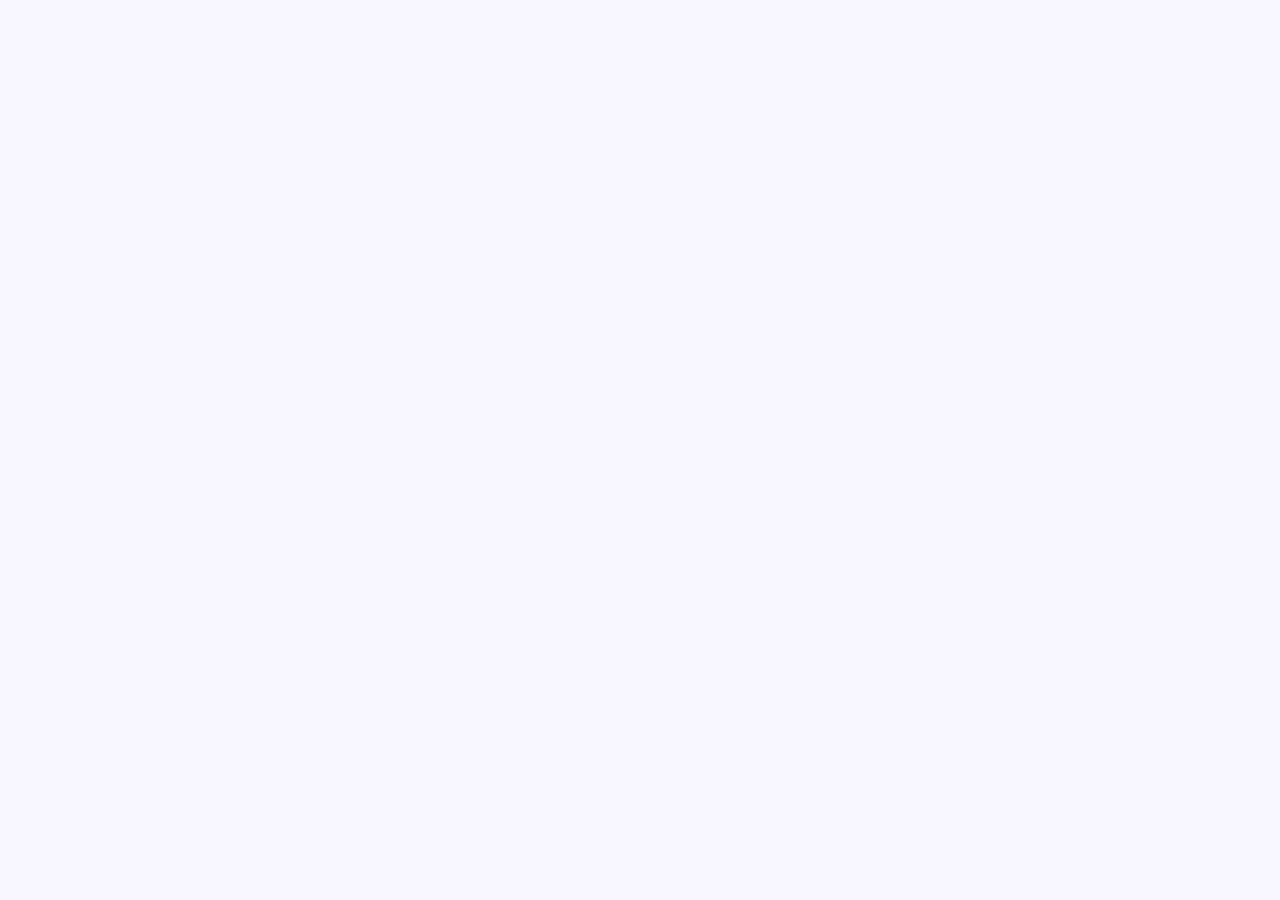
==== commit 34084e85: "index.html" ====
--- a/index.html
+++ b/index.html
@@ -12,172 +12,154 @@
   --p6:#1e1855;--p7:#181435;--sh:0 2px 16px rgba(0,0,0,.25);--shm:0 8px 32px rgba(0,0,0,.4);
   background:#12102a;color:#e0dcf5;color-scheme:dark;
 }
-/* Base: todos os textos herdam a cor correta */
 body.dark,body.dark *{color:inherit}
-/* Elementos raiz de texto */
 body.dark body,body.dark #app,body.dark .main,body.dark .page,body.dark .sidebar{background:var(--bg);color:var(--text)}
+
 /* Sidebar */
-body.dark .sidebar{background:#12102a!important;border-color:var(--border)!important}
-body.dark .slogo{background:#12102a!important;border-color:var(--border)!important}
-body.dark .slt strong{color:#e0dcf5!important}
-body.dark .slt span{color:#6b659a!important}
-body.dark .snav{background:#12102a!important}
-body.dark .su,body.dark .dbs{background:#12102a!important;border-color:var(--border)!important;color:#9490c8!important}
-body.dark .su strong{color:#e0dcf5!important}
-body.dark .ui span{color:#6b659a!important}
-body.dark .ni{color:#9490c8!important}
-body.dark .ni:hover{background:#1e1a40!important;color:#c4bfe8!important}
+body.dark .sidebar,body.dark .slogo,body.dark .snav,body.dark .su,body.dark .dbs{background:var(--bg)!important;border-color:var(--border)!important}
+body.dark .su,body.dark .dbs{color:var(--muted)!important}
+body.dark .slt strong,body.dark .su strong{color:var(--text)!important}
+body.dark .slt span,body.dark .ui span,body.dark .nsl{color:var(--muted2)!important}
+body.dark .ni{color:var(--muted)!important}
+body.dark .ni:hover{background:var(--card-bg)!important;color:#c4bfe8!important}
 body.dark .ni.active{background:var(--grad)!important;color:#fff!important}
-body.dark .ni .badge{background:#251f4a!important;color:#a78bfa!important}
-body.dark .nsl{color:#4a4770!important}
+body.dark .ni .badge{background:var(--border2)!important;color:#a78bfa!important}
+
 /* Pages */
-body.dark .page,body.dark .ph{background:#12102a!important}
-body.dark .pt{color:#e0dcf5!important}
-body.dark .ps{color:#9490c8!important}
-/* Cards genéricos */
-body.dark .card,body.dark .cs,body.dark .acc,body.dark .wc,body.dark .rs,body.dark .fc,body.dark .pfst{background:#1e1a40!important;border-color:var(--border)!important}
-body.dark .ch{background:linear-gradient(90deg,#181435,#1e1a40)!important;border-color:var(--border)!important}
-body.dark .cht{color:#9490c8!important}
-body.dark .cht svg{color:#a78bfa!important}
-body.dark .cb{background:#1e1a40!important}
-/* Card header h3 */
-body.dark .cs h3,body.dark .ach h3,body.dark .whr h3{color:#e0dcf5!important}
-/* Rows dentro de cards */
-body.dark .sr,body.dark .ar,body.dark .br,body.dark .si,body.dark .psr{background:#1e1a40!important;border-color:var(--border)!important;color:#c4bfe8!important}
+body.dark .page,body.dark .ph{background:var(--bg)!important}
+body.dark .pt{color:var(--text)!important}
+body.dark .ps{color:var(--muted)!important}
+
+/* Cards */
+body.dark .card,body.dark .cs,body.dark .acc,body.dark .wc,body.dark .rs,body.dark .fc,body.dark .pfst,body.dark .cb,body.dark .scp,body.dark .agd,body.dark #aglist,body.dark .agi{background:var(--card-bg)!important;border-color:var(--border)!important}
+body.dark .ch,body.dark .rsh{background:linear-gradient(90deg,var(--p7),var(--card-bg))!important;border-color:var(--border)!important}
+body.dark .cht,body.dark .rsh{color:var(--muted)!important}
+body.dark .cht svg,body.dark .rsh svg{color:#a78bfa!important}
+body.dark .cs h3,body.dark .ach h3,body.dark .whr h3{color:var(--text)!important}
+
+/* Rows */
+body.dark .sr,body.dark .ar,body.dark .br,body.dark .si,body.dark .psr{background:var(--card-bg)!important;border-color:var(--border)!important;color:#c4bfe8!important}
 body.dark .sr:hover,body.dark .ar:hover,body.dark .br:hover,body.dark .si:hover,body.dark .psr:hover{background:#241e4e!important}
-body.dark .srn,body.dark .an,body.dark .sitn{color:#e0dcf5!important}
-body.dark .srtg,body.dark .sipv,body.dark .ssub{color:#6b659a!important}
-/* Badges dentro de rows */
-body.dark .dp{background:#251f4a!important;color:#a78bfa!important}
-body.dark .bd{background:#1e1a40!important;border-color:#3b2d6e!important;color:#a78bfa!important}
+body.dark .srn,body.dark .an,body.dark .sitn{color:var(--text)!important}
+body.dark .srtg,body.dark .sipv,body.dark .ssub{color:var(--muted2)!important}
+
+/* Badges */
+body.dark .dp,body.dark .srab{background:var(--border2)!important;color:#a78bfa!important}
+body.dark .bd{background:var(--card-bg)!important;border-color:#3b2d6e!important;color:#a78bfa!important}
 body.dark .sin{background:#13102e!important;color:#a78bfa!important}
-body.dark .srab{background:#251f4a!important;color:#a78bfa!important}
-body.dark .sidt{color:#a78bfa!important}
-/* Sessões hoje — horário roxo */
-body.dark .srt{color:#a78bfa!important}
-/* Stat cards dashboard */
-body.dark .scp{background:#1e1a40!important;border-color:var(--border)!important}
-body.dark .scp .sl{color:#9490c8!important}
+body.dark .sidt,body.dark .srt,body.dark .pfmet-v,body.dark .bc a,body.dark .cd.has{color:#a78bfa!important}
+
+/* Stat cards */
+body.dark .scp .sl{color:var(--muted)!important}
 body.dark .scp .sv{color:#a78bfa!important}
-body.dark .scp .ssub{color:#6b659a!important}
-body.dark .scp .spill{background:#251f4a!important;color:#a78bfa!important}
+body.dark .scp .ssub{color:var(--muted2)!important}
+body.dark .scp .spill{background:var(--border2)!important;color:#a78bfa!important}
+
 /* Botões */
-body.dark .btn.btng,body.dark .btn.btno{background:#1e1a40!important;border-color:var(--border)!important;color:#c4bfe8!important}
-body.dark .btn.btng:hover,body.dark .btn.btno:hover{background:#241e4e!important;color:#e0dcf5!important}
-body.dark .qb:not(.qba){background:#1e1a40!important;border-color:var(--border)!important;color:#c4bfe8!important}
-body.dark .qb:not(.qba):hover{background:#241e4e!important;color:#e0dcf5!important}
-body.dark .acn button{background:#1e1a40!important;border-color:var(--border)!important;color:#9490c8!important}
+body.dark .btn.btng,body.dark .btn.btno,body.dark .qb:not(.qba),body.dark .acn button{background:var(--card-bg)!important;border-color:var(--border)!important;color:#c4bfe8!important}
+body.dark .btn.btng:hover,body.dark .btn.btno:hover,body.dark .qb:not(.qba):hover{background:#241e4e!important;color:var(--text)!important}
+body.dark .acn button{color:var(--muted)!important}
+
 /* Inputs */
-body.dark .finput,body.dark .ftextarea,body.dark .fselect,body.dark .fi{background:#13102e!important;border-color:var(--border)!important;color:#e0dcf5!important}
-body.dark .finput::placeholder,body.dark .ftextarea::placeholder,body.dark .fi::placeholder{color:#4a4770!important}
-body.dark .flabel{color:#9490c8!important}
-body.dark .sb,body.dark .sb2{background:#1e1a40!important;border-color:var(--border)!important}
-body.dark .sb input{color:#e0dcf5!important;background:transparent!important}
-body.dark .sb input::placeholder{color:#4a4770!important}
-/* Settings rows */
+body.dark .finput,body.dark .ftextarea,body.dark .fselect,body.dark .fi{background:#13102e!important;border-color:var(--border)!important;color:var(--text)!important}
+body.dark .finput::placeholder,body.dark .ftextarea::placeholder,body.dark .fi::placeholder,body.dark .sb input::placeholder{color:#4a4770!important}
+body.dark .flabel,body.dark .fl{color:var(--muted)!important}
+body.dark .sb,body.dark .sb2{background:var(--card-bg)!important;border-color:var(--border)!important}
+body.dark .sb input{color:var(--text)!important;background:transparent!important}
+
+/* Settings */
 body.dark .cr{border-color:var(--border)!important}
 body.dark .cr label{color:#c4bfe8!important}
-body.dark .cr span{color:#6b659a!important}
+body.dark .cr span{color:var(--muted2)!important}
 body.dark .tkt{background:#7c3aed!important}
+
 /* Modais */
 body.dark .mo{background:rgba(5,4,15,.85)!important}
-body.dark .modal,body.dark .cfbox{background:#1a1835!important;border:1px solid var(--border)!important;color:#e0dcf5!important}
+body.dark .modal,body.dark .cfbox{background:#1a1835!important;border:1px solid var(--border)!important;color:var(--text)!important}
 body.dark .modal *{color:#c4bfe8!important}
-body.dark .modal h1,body.dark .modal h2,body.dark .modal h3,body.dark .modal strong,body.dark .modal b,body.dark .mot,body.dark .cftit{color:#e0dcf5!important}
-body.dark .most,body.dark .cftxt{color:#9490c8!important}
-body.dark .moc{background:#1e1a40!important;border-color:var(--border)!important;color:#9490c8!important}
-body.dark .sds h4{color:#9490c8!important}
+body.dark .modal h1,body.dark .modal h2,body.dark .modal h3,body.dark .modal strong,body.dark .modal b,body.dark .mot,body.dark .cftit{color:var(--text)!important}
+body.dark .most,body.dark .cftxt,body.dark .moc,body.dark .sds h4{color:var(--muted)!important}
+body.dark .moc{background:var(--card-bg)!important;border-color:var(--border)!important}
 body.dark .sdt{background:#13102e!important;border-color:#3b2d6e!important;color:#c4bfe8!important}
-body.dark .iab{background:linear-gradient(90deg,#251f4a,#1e1a40)!important;border-color:#3b2d6e!important;color:#a78bfa!important}
+body.dark .iab{background:linear-gradient(90deg,var(--border2),var(--card-bg))!important;border-color:#3b2d6e!important;color:#a78bfa!important}
 body.dark .sblock{background:#13102e!important;border-color:#a78bfa!important;color:#c4bfe8!important}
-/* Perfil paciente */
+
+/* Perfil */
 body.dark .pfh{background:linear-gradient(135deg,#1a1640,#221c50)!important;border-color:#3b2d6e!important}
 body.dark .pfh-top{background:transparent!important}
-body.dark .pfh-actions{background:rgba(30,26,64,.8)!important;border-color:#2e2a55!important}
+body.dark .pfh-actions{background:rgba(30,26,64,.8)!important;border-color:var(--border)!important}
 body.dark .pfh-actions .act-sec{border-color:#4a3a7a!important;color:#a78bfa!important}
-body.dark .pfh-actions .act-del{color:#9490c8!important}
-body.dark .pfn{color:#e0dcf5!important}
-body.dark .pfm{color:#9490c8!important}
+body.dark .pfh-actions .act-del,body.dark .pfm,body.dark .pfmet-l{color:var(--muted)!important}
+body.dark .pfn{color:var(--text)!important}
 body.dark .pfmet{background:rgba(30,26,64,.9)!important;border-color:#3b2d6e!important}
-body.dark .pfmet-v{color:#a78bfa!important}
-body.dark .pfmet-l{color:#6b659a!important}
-/* Cards pacientes */
-body.dark .pc{background:#1e1a40!important;border-color:var(--border)!important}
+body.dark .pfmet-l{color:var(--muted2)!important}
+
+/* Pacientes */
+body.dark .pc{background:var(--card-bg)!important;border-color:var(--border)!important}
 body.dark .pc:hover{background:#241e4e!important;border-color:#7c3aed!important}
-body.dark .pn{color:#e0dcf5!important}
-body.dark .pp{color:#6b659a!important}
-/* Textos inline nos cards de paciente (via style="color:var(--muted)" etc.) */
-body.dark .pc span,body.dark .pc div{color:#9490c8}
+body.dark .pn{color:var(--text)!important}
+body.dark .pp{color:var(--muted2)!important}
+body.dark .pc span,body.dark .pc div{color:var(--muted)}
 body.dark .pc strong{color:#c4bfe8!important}
+
 /* Agenda */
-body.dark .acc,body.dark .wc{background:#1e1a40!important;border-color:var(--border)!important}
 body.dark .cd{color:#c4bfe8!important}
 body.dark .cd.om{color:#3d3860!important}
-body.dark .cdh{color:#6b659a!important}
-body.dark .cd:hover{background:#2a1f55!important;color:#e0dcf5!important}
+body.dark .cdh{color:var(--muted2)!important}
+body.dark .cd:hover{background:#2a1f55!important;color:var(--text)!important}
 body.dark .cd.today{background:var(--grad)!important;color:#fff!important}
-body.dark .cd.sel{background:#251f4a!important;color:#a78bfa!important;border-color:#7c3aed!important}
-body.dark .cd.has{color:#a78bfa!important}
+body.dark .cd.sel{background:var(--border2)!important;color:#a78bfa!important;border-color:#7c3aed!important}
 body.dark .ib{background:linear-gradient(135deg,#2a2010,#1e1810)!important;border-color:#78520a!important;color:#fbbf24!important}
-/* Agenda items */
-body.dark .agd,body.dark #aglist{background:#1e1a40!important;border-color:var(--border)!important}
-body.dark .agi{background:#1e1a40!important;border-color:var(--border)!important;color:#c4bfe8!important}
 body.dark .agi *{color:#c4bfe8!important}
-body.dark .agi strong,body.dark .agi b{color:#e0dcf5!important}
-body.dark .agh{color:#9490c8!important;border-color:var(--border)!important;background:#13102e!important}
+body.dark .agi strong,body.dark .agi b{color:var(--text)!important}
+body.dark .agh{color:var(--muted)!important;border-color:var(--border)!important;background:#13102e!important}
+
 /* Relatório */
-body.dark .rs{background:#1e1a40!important;border-color:var(--border)!important}
-body.dark .rsh{background:linear-gradient(90deg,#181435,#1e1a40)!important;color:#9490c8!important;border-color:var(--border)!important}
-body.dark .rsh svg{color:#a78bfa!important}
-body.dark .rsb{background:#1e1a40!important}
+body.dark .rsb{background:var(--card-bg)!important}
 body.dark .rmeta{background:transparent!important}
-body.dark .rmi{background:#13102e!important;border-color:#3b2d6e!important;color:#9490c8!important}
+body.dark .rmi{background:#13102e!important;border-color:#3b2d6e!important;color:var(--muted)!important}
 body.dark .rmi strong{color:#c4bfe8!important}
-body.dark .rbody{background:linear-gradient(135deg,#13102e,#1e1a40)!important;border-color:#3b2d6e!important;color:#c4bfe8!important}
-/* Breadcrumb */
-body.dark .bc{color:#6b659a!important}
-body.dark .bc a{color:#a78bfa!important}
+body.dark .rbody{background:linear-gradient(135deg,#13102e,var(--card-bg))!important;border-color:#3b2d6e!important;color:#c4bfe8!important}
+
+/* Breadcrumb / Empty */
+body.dark .bc{color:var(--muted2)!important}
 body.dark .bcs{color:#3d3860!important}
-/* Empty state */
-body.dark .es{color:#6b659a!important;background:transparent!important}
-body.dark .es p{color:#6b659a!important}
-/* Filtros de pesquisa */
-body.dark .fc{background:#1e1a40!important;border-color:var(--border)!important}
-body.dark .fl{color:#9490c8!important}
+body.dark .es,body.dark .es p{color:var(--muted2)!important;background:transparent!important}
+
 /* Aniversários */
 body.dark .bday-hoje{background:var(--grad)!important;color:#fff!important}
 body.dark .bday-hoje *{color:#fff!important}
-body.dark .bday-amanha{background:#1e1a40!important;border-color:#3b2d6e!important;color:#c4bfe8!important}
+body.dark .bday-amanha{background:var(--card-bg)!important;border-color:#3b2d6e!important;color:#c4bfe8!important}
 body.dark .bday-amanha *{color:#c4bfe8!important}
-/* Overrides de style inline — backgrounds claros → dark */
-body.dark [style*="background:#fff"]{background:#1e1a40!important}
+
+/* Overrides inline backgrounds */
+body.dark [style*="background:#fff"],body.dark [style*="background:#f8f7ff"],body.dark [style*="background:#f0ebff"]{background:var(--card-bg)!important}
 body.dark [style*="background:#fafbff"]{background:#13102e!important}
-body.dark [style*="background:#f8f7ff"]{background:#1e1a40!important}
-body.dark [style*="background:#f5f3ff"]{background:#181435!important}
-body.dark [style*="background:#ede9fe"]{background:#251f4a!important}
-body.dark [style*="background:#f0ebff"]{background:#1e1a40!important}
-body.dark [style*="background:linear-gradient(135deg,#f8f7ff"]{background:#1e1a40!important}
-body.dark [style*="background:linear-gradient(135deg,#f5f3ff"]{background:#181435!important}
-body.dark [style*="background:linear-gradient(135deg,#ede9fe"]{background:linear-gradient(135deg,#251f4a,#1e1a40)!important}
-body.dark [style*="background:linear-gradient(90deg,var(--p7)"]{background:linear-gradient(90deg,#181435,#1e1a40)!important}
+body.dark [style*="background:#f5f3ff"]{background:var(--p7)!important}
+body.dark [style*="background:#ede9fe"]{background:var(--border2)!important}
+body.dark [style*="background:linear-gradient(135deg,#f8f7ff"]{background:var(--card-bg)!important}
+body.dark [style*="background:linear-gradient(135deg,#f5f3ff"]{background:var(--p7)!important}
+body.dark [style*="background:linear-gradient(135deg,#ede9fe"]{background:linear-gradient(135deg,var(--border2),var(--card-bg))!important}
+body.dark [style*="background:linear-gradient(90deg,var(--p7)"]{background:linear-gradient(90deg,var(--p7),var(--card-bg))!important}
 body.dark [style*="background:rgba(255,255,255,.45)"]{background:rgba(20,16,48,.8)!important}
 body.dark [style*="background:rgba(255,255,255,.7)"]{background:rgba(30,26,64,.8)!important}
 body.dark [style*="background:rgba(255,255,255,.75)"]{background:rgba(30,26,64,.9)!important}
-/* Overrides de style inline — cores de texto */
-body.dark [style*="color:#18172b"]{color:#e0dcf5!important}
-body.dark [style*="color:#64748b"]{color:#9490c8!important}
-body.dark [style*="color:var(--text)"]{color:#e0dcf5!important}
-body.dark [style*="color:var(--muted)"]{color:#9490c8!important}
+
+/* Overrides inline textos */
+body.dark [style*="color:#18172b"],body.dark [style*="color:var(--text)"]{color:var(--text)!important}
+body.dark [style*="color:#64748b"],body.dark [style*="color:var(--muted)"]{color:var(--muted)!important}
 body.dark [style*="color:var(--p2)"]{color:#a78bfa!important}
 body.dark [style*="color:var(--p1)"]{color:#c4b5fd!important}
-/* Overrides de style inline — bordas */
-body.dark [style*="border-top:1px solid var(--border2)"]{border-color:#251f4a!important}
-body.dark [style*="border-color:var(--border)"]{border-color:#2e2a55!important}
-body.dark [style*="border:1px solid var(--border2)"]{border-color:#251f4a!important}
-body.dark [style*="border:1px solid var(--border)"]{border-color:#2e2a55!important}
+
+/* Overrides inline bordas */
+body.dark [style*="border-top:1px solid var(--border2)"],body.dark [style*="border:1px solid var(--border2)"],body.dark [style*="border-top:1px solid #"]{border-color:var(--border2)!important}
+body.dark [style*="border-color:var(--border)"],body.dark [style*="border:1px solid var(--border)"],body.dark [style*="border:1px solid #e2e8f0"]{border-color:var(--border)!important}
 body.dark [style*="border:1.5px solid #e2e8f0"]{border-color:#3b2d6e!important}
-body.dark [style*="border:1px solid #e2e8f0"]{border-color:#2e2a55!important}
-body.dark [style*="border-top:1px solid #"]{border-color:#251f4a!important}.slabel{font-family:var(--fb);font-size:.6rem;font-weight:700;letter-spacing:.1em;text-transform:uppercase;color:var(--p2);display:flex;align-items:center;gap:5px;margin-bottom:8px}.sblock{background:var(--p7);border-left:3px solid var(--p4);border-radius:0 8px 8px 0;padding:11px 14px;font-family:var(--fb);font-size:.84rem;line-height:1.65;color:var(--text)}.smb{margin-bottom:16px}.spini{width:13px;height:13px;border-width:2px}.smb2{margin-bottom:14px}</style>
+
+/* Utilitários */
+.slabel{font-family:var(--fb);font-size:.6rem;font-weight:700;letter-spacing:.1em;text-transform:uppercase;color:var(--p2);display:flex;align-items:center;gap:5px;margin-bottom:8px}
+.sblock{background:var(--p7);border-left:3px solid var(--p4);border-radius:0 8px 8px 0;padding:11px 14px;font-family:var(--fb);font-size:.84rem;line-height:1.65;color:var(--text)}
+.smb{margin-bottom:16px}.spini{width:13px;height:13px;border-width:2px}.smb2{margin-bottom:14px}
 </head>
 <body>
 
@@ -1352,7 +1334,7 @@
   const p=pacs.find(x=>x.id==pacId);if(!p)return;
   const novoStatus=!p.inativo;
   try{
-    const r=await fetch(SB+'/rest/v1/pacientes?id=eq.'+pacId,{method:'PATCH',headers:{...getH(),'Prefer':'return=minimal'},body:JSON.stringify({inativo:novoStatus})});
+    const r=await fetchSB(SB+'/rest/v1/pacientes?id=eq.'+pacId,{method:'PATCH',headers:{...getH(),'Prefer':'return=minimal'},body:JSON.stringify({inativo:novoStatus})});
     if(r.ok||r.status===204){
       p.inativo=novoStatus;
       rPacs();
@@ -1458,7 +1440,7 @@
   const p=pacs.find(x=>x.id==cpid);if(!p)return;
   const novoStatus=!p.inativo;
   try{
-  const r=await fetch(SB+'/rest/v1/pacientes?id=eq.'+cpid,{method:'PATCH',headers:{...getH(),'Prefer':'return=minimal'},body:JSON.stringify({inativo:novoStatus})});
+  const r=await fetchSB(SB+'/rest/v1/pacientes?id=eq.'+cpid,{method:'PATCH',headers:{...getH(),'Prefer':'return=minimal'},body:JSON.stringify({inativo:novoStatus})});
   if(r.ok||r.status===204){
   p.inativo=novoStatus;
 
@@ -1494,8 +1476,8 @@
   const btn=document.getElementById('btndel');
   btn.disabled=true;btn.innerHTML='<div class="spin" class="spini"></div> Excluindo…';
   try{
-  await fetch(SB+'/rest/v1/sessoes?paciente_id=eq.'+cpid,{method:'DELETE',headers:getH()});
-  await fetch(SB+'/rest/v1/pacientes?id=eq.'+cpid,{method:'DELETE',headers:getH()});
+  await fetchSB(SB+'/rest/v1/sessoes?paciente_id=eq.'+cpid,{method:'DELETE',headers:getH()});
+  await fetchSB(SB+'/rest/v1/pacientes?id=eq.'+cpid,{method:'DELETE',headers:getH()});
   sess=sess.filter(s=>s.paciente_id!=cpid);
   allS=allS.filter(s=>s.paciente_id!=cpid);
   pacs=pacs.filter(x=>x.id!=cpid);
@@ -1613,7 +1595,7 @@
       el.textContent=resumo;
       const idx=sess.findIndex(x=>x.id==s.id);if(idx>-1)sess[idx].resumo_ia=resumo;
       const idx2=allS.findIndex(x=>x.id==s.id);if(idx2>-1)allS[idx2].resumo_ia=resumo;
-      fetch(SB+'/rest/v1/sessoes?id=eq.'+s.id,{method:'PATCH',headers:{...getH(),'Prefer':'return=minimal'},body:JSON.stringify({resumo_ia:resumo})});
+      fetchSB(SB+'/rest/v1/sessoes?id=eq.'+s.id,{method:'PATCH',headers:{...getH(),'Prefer':'return=minimal'},body:JSON.stringify({resumo_ia:resumo})});
       return;
     }
   }
@@ -1633,7 +1615,7 @@
   btn.disabled=true;btn.textContent='Apagando…';
   try{
   const s=sess.find(x=>x.id==csid);
-  const r=await fetch(SB+'/rest/v1/sessoes?id=eq.'+csid,{method:'DELETE',headers:getH()});
+  const r=await fetchSB(SB+'/rest/v1/sessoes?id=eq.'+csid,{method:'DELETE',headers:getH()});
   if(r.ok||r.status===204){
     sess=sess.filter(x=>x.id!==csid);
     allS=allS.filter(x=>x.id!==csid);
@@ -1667,7 +1649,7 @@
   });
   if(!ok)return;
   try{
-    const r=await fetch(SB+'/rest/v1/sessoes?id=eq.'+id,{method:'DELETE',headers:getH()});
+    const r=await fetchSB(SB+'/rest/v1/sessoes?id=eq.'+id,{method:'DELETE',headers:getH()});
     if(r.ok||r.status===204){
       sess=sess.filter(x=>x.id!==id);
       allS=allS.filter(x=>x.id!==id);
@@ -1753,21 +1735,21 @@
     status_sessao:'realizada'
   };
   console.log('[CatherFlow] PATCH body:', patchBody);
-  let r=await fetch(SB+'/rest/v1/sessoes?id=eq.'+editId,{method:'PATCH',headers:hPatch,body:JSON.stringify(patchBody)});
+  let r=await fetchSB(SB+'/rest/v1/sessoes?id=eq.'+editId,{method:'PATCH',headers:hPatch,body:JSON.stringify(patchBody)});
   if(!r.ok){
     const errt=await r.text();
     console.warn('[CatherFlow] PATCH 400 t1:',errt);
     // Fallback sem campos financeiros se não existirem na tabela
     delete patchBody.valor;
     delete patchBody.status_pagamento;
-    r=await fetch(SB+'/rest/v1/sessoes?id=eq.'+editId,{method:'PATCH',headers:hPatch,body:JSON.stringify(patchBody)});
+    r=await fetchSB(SB+'/rest/v1/sessoes?id=eq.'+editId,{method:'PATCH',headers:hPatch,body:JSON.stringify(patchBody)});
   }
   if(!r.ok){
     const errt2=await r.text();
     console.warn('[CatherFlow] PATCH 400 t2:',errt2);
     // Fallback mínimo
     const minimal={status_sessao:'realizada',data_sessao:dv,hora:horario||null,queixas_principais:pl.queixas_principais||null,intervencoes:pl.intervencoes||null,evolucao:pl.evolucao||null};
-    r=await fetch(SB+'/rest/v1/sessoes?id=eq.'+editId,{method:'PATCH',headers:hPatch,body:JSON.stringify(minimal)});
+    r=await fetchSB(SB+'/rest/v1/sessoes?id=eq.'+editId,{method:'PATCH',headers:hPatch,body:JSON.stringify(minimal)});
   }
   if(r.ok||r.status===204){
   console.log('[CatherFlow] PATCH OK - atualizando dados locais');
@@ -1792,7 +1774,7 @@
       const n8nd=await n8nr.json();
       const resumo=n8nd.resumo_ia||n8nd.resumo||n8nd.summary||n8nd.output||'';
       if(resumo){
-        await fetch(SB+'/rest/v1/sessoes?id=eq.'+editId,{method:'PATCH',headers:{...getH(),'Prefer':'return=minimal'},body:JSON.stringify({resumo_ia:resumo})});
+        await fetchSB(SB+'/rest/v1/sessoes?id=eq.'+editId,{method:'PATCH',headers:{...getH(),'Prefer':'return=minimal'},body:JSON.stringify({resumo_ia:resumo})});
         const idx3=sess.findIndex(s=>s.id===editId);if(idx3>-1)sess[idx3].resumo_ia=resumo;
         const idx4=allS.findIndex(s=>s.id===editId);if(idx4>-1)allS[idx4].resumo_ia=resumo;
         toast('✓ Resumo IA gerado!');
@@ -1841,7 +1823,7 @@
       if(rd.id)sessaoId=rd.id;
       else{
         try{
-          const check=await fetch(SB+'/rest/v1/sessoes?paciente_id=eq.'+cpid+'&data_sessao=eq.'+dv+'&numero_sessao=eq.'+numSessao+'&order=created_at.desc&limit=1',{headers:getH()});
+          const check=await fetchSB(SB+'/rest/v1/sessoes?paciente_id=eq.'+cpid+'&data_sessao=eq.'+dv+'&numero_sessao=eq.'+numSessao+'&order=created_at.desc&limit=1',{headers:getH()});
           if(check.ok){const cd=await check.json();if(cd[0]?.id)sessaoId=cd[0].id;}
         }catch(e3){}
       }
@@ -1849,7 +1831,7 @@
   }catch(e){
     console.warn('[CatherFlow] N8N erro, salvando direto:',e);
     try{
-      const sbr=await fetch(SB+'/rest/v1/sessoes',{method:'POST',headers:getH(),body:JSON.stringify({...n8nPayload,status_sessao:'realizada'})});
+      const sbr=await fetchSB(SB+'/rest/v1/sessoes',{method:'POST',headers:getH(),body:JSON.stringify({...n8nPayload,status_sessao:'realizada'})});
       if(sbr.ok){const sbd=await sbr.json();const saved=Array.isArray(sbd)?sbd[0]:sbd;if(saved?.id)sessaoId=saved.id;}
     }catch(e2){}
   }
@@ -1931,7 +1913,7 @@
   const ok=await cfConfirm({icon:'❌',title:'Cancelar Agendamento',text:'Cancelar sessão com <strong>'+esc(nome)+'</strong>?<br><br><span style="color:var(--muted);font-size:.78rem">'+fd(s.data_sessao)+((s.horario||s.hora)?' às '+(s.horario||s.hora).substring(0,5):'')+'</span>',okLabel:'Sim, cancelar',okClass:'btnd',cancelLabel:'Voltar'});
   if(!ok)return;
   try{
-    const r=await fetch(SB+'/rest/v1/sessoes?id=eq.'+sessaoId,{method:'PATCH',headers:{...getH(),'Prefer':'return=minimal'},body:JSON.stringify({status:'cancelada',status_sessao:'cancelada'})});
+    const r=await fetchSB(SB+'/rest/v1/sessoes?id=eq.'+sessaoId,{method:'PATCH',headers:{...getH(),'Prefer':'return=minimal'},body:JSON.stringify({status:'cancelada',status_sessao:'cancelada'})});
     if(r.ok||r.status===204){
       const idx=sess.findIndex(x=>x.id==sessaoId);
       if(idx>-1){sess[idx].status_sessao='cancelada';sess[idx].status='cancelada';}
@@ -1979,7 +1961,7 @@
   if(nasc)data.data_nascimento=nasc;
 
   try{
-  const r=await fetch(SB+'/rest/v1/pacientes',{method:'POST',headers:getH(),body:JSON.stringify(data)});
+  const r=await fetchSB(SB+'/rest/v1/pacientes',{method:'POST',headers:getH(),body:JSON.stringify(data)});
   console.log('[CatherFlow] cadastrar status:',r.status);
   if(!r.ok){
   const txt=await r.text();
@@ -2091,7 +2073,7 @@
       const pd={nome,user_id:currentUser.id};
       const tel=document.getElementById('ns2-tel').value;if(tel)pd.telefone=tel;
       const nasc=document.getElementById('ns2-nasc').value;if(nasc)pd.data_nascimento=nasc;
-      const pr=await fetch(SB+'/rest/v1/pacientes',{method:'POST',headers:getH(),body:JSON.stringify(pd)});
+      const pr=await fetchSB(SB+'/rest/v1/pacientes',{method:'POST',headers:getH(),body:JSON.stringify(pd)});
       if(!pr.ok){toast('✗ Erro ao cadastrar paciente: '+pr.status);btn.disabled=false;btn.textContent='Cadastrar e Agendar';return;}
       const novoPac=await pr.json();const np=Array.isArray(novoPac)?novoPac[0]:novoPac;
       pacs.push({...pd,...np,created_at:np.created_at||new Date().toISOString()});
@@ -2107,10 +2089,10 @@
 
     const numSessaoC=allS.filter(s=>s.paciente_id==pacId).length+1;
     const payload={paciente_id:pacId,user_id:currentUser.id,data_sessao:data,hora:hora||null,numero_sessao:numSessaoC,status_sessao:'agendada'};
-    let r=await fetch(SB+'/rest/v1/sessoes',{method:'POST',headers:getH(),body:JSON.stringify(payload)});
+    let r=await fetchSB(SB+'/rest/v1/sessoes',{method:'POST',headers:getH(),body:JSON.stringify(payload)});
     if(!r.ok){
       const p2={paciente_id:pacId,user_id:currentUser.id,data_sessao:data,hora:hora||null,status_sessao:'agendada'};
-      r=await fetch(SB+'/rest/v1/sessoes',{method:'POST',headers:getH(),body:JSON.stringify(p2)});
+      r=await fetchSB(SB+'/rest/v1/sessoes',{method:'POST',headers:getH(),body:JSON.stringify(p2)});
     }
     if(!r.ok){const t=await r.text();toast('✗ Erro ao agendar: '+t.substring(0,80));btn.disabled=false;btn.textContent='Agendar Sessão';return;}
 
@@ -2388,10 +2370,10 @@
   const payload={paciente_id:pacId,user_id:currentUser.id,data_sessao:data,hora:horario||null,numero_sessao:numSessaoNova,status_sessao:'agendada'};
 
   try{
-    let r=await fetch(SB+'/rest/v1/sessoes',{method:'POST',headers:getH(),body:JSON.stringify(payload)});
+    let r=await fetchSB(SB+'/rest/v1/sessoes',{method:'POST',headers:getH(),body:JSON.stringify(payload)});
     if(!r.ok){
       const p2={paciente_id:pacId,user_id:currentUser.id,data_sessao:data,hora:horario||null,status_sessao:'agendada'};
-      r=await fetch(SB+'/rest/v1/sessoes',{method:'POST',headers:getH(),body:JSON.stringify(p2)});
+      r=await fetchSB(SB+'/rest/v1/sessoes',{method:'POST',headers:getH(),body:JSON.stringify(p2)});
     }
     if(!r.ok){toast('✗ Erro ao agendar: '+(await r.text()).substring(0,80));btn.disabled=false;btn.innerHTML=orig;return;}
     const saved=await r.json();const s=Array.isArray(saved)?saved[0]:saved;
@@ -2762,6 +2744,19 @@
 let currentUser=null;
 let authToken=null;
 
+async function fetchSB(url, options={}){
+  options.headers={...getH(),...(options.headers||{})};
+  let r=await fetch(url,options);
+  if(r.status===401){
+    const ok=await refreshSession();
+    if(ok){
+      options.headers={...getH(),...(options.headers||{})};
+      r=await fetch(url,options);
+    }
+  }
+  return r;
+}
+
 function getH(){
   const tok=authToken||SK;
   return{'apikey':SK,'Authorization':'Bearer '+tok,'Content-Type':'application/json','Accept':'application/json','Prefer':'return=representation'};
@@ -2781,7 +2776,7 @@
 async function carregarSessoes(){
   if(!currentUser?.id)return;
   try{
-    const r=await fetch(SB+'/rest/v1/sessoes?user_id=eq.'+currentUser.id+'&order=data_sessao.desc',{headers:getH()});
+    const r=await fetchSB(SB+'/rest/v1/sessoes?user_id=eq.'+currentUser.id+'&order=data_sessao.desc',{headers:getH()});
     if(!r.ok)return;
     sess=await r.json();
     allS=[...sess];
@@ -2839,7 +2834,7 @@
   if(!email||!senha){errEl.textContent='Preencha e-mail e senha.';return;}
   btn.disabled=true;btn.textContent='Entrando…';errEl.textContent='';
   try{
-  const r=await fetch(SB+'/auth/v1/token?grant_type=password',{
+  const r=await fetchSB(SB+'/auth/v1/token?grant_type=password',{
   method:'POST',
   headers:{'apikey':SK,'Content-Type':'application/json'},
   body:JSON.stringify({email,password:senha})
@@ -2865,7 +2860,7 @@
   if(senha.length<6){errEl.textContent='Senha precisa ter pelo menos 6 caracteres.';return;}
   btn.disabled=true;btn.textContent='Criando conta…';errEl.textContent='';
   try{
-  const r=await fetch(SB+'/auth/v1/signup',{
+  const r=await fetchSB(SB+'/auth/v1/signup',{
   method:'POST',
   headers:{'apikey':SK,'Content-Type':'application/json'},
   body:JSON.stringify({email,password:senha,data:{nome,crp}})
@@ -2887,7 +2882,7 @@
 
 async function doLogout(){
   try{
-  await fetch(SB+'/auth/v1/logout',{method:'POST',headers:{'apikey':SK,'Authorization':'Bearer '+(authToken||SK)}});
+  await fetchSB(SB+'/auth/v1/logout',{method:'POST',headers:{'apikey':SK,'Authorization':'Bearer '+(authToken||SK)}});
   }catch(e){}
   authToken=null;currentUser=null;
   _sDel('catherflow_token');
@@ -2901,7 +2896,7 @@
   const rt=_sGet('catherflow_refresh');
   if(!rt)return false;
   try{
-  const r=await fetch(SB+'/auth/v1/token?grant_type=refresh_token',{
+  const r=await fetchSB(SB+'/auth/v1/token?grant_type=refresh_token',{
   method:'POST',
   headers:{'apikey':SK,'Content-Type':'application/json'},
   body:JSON.stringify({refresh_token:rt})
@@ -2944,7 +2939,7 @@
   const email=document.getElementById('le').value.trim();
   if(!email){document.getElementById('lerr').textContent='Digite seu e-mail acima primeiro.';return;}
   try{
-  await fetch(SB+'/auth/v1/recover',{method:'POST',headers:{'apikey':SK,'Content-Type':'application/json'},body:JSON.stringify({email})});
+  await fetchSB(SB+'/auth/v1/recover',{method:'POST',headers:{'apikey':SK,'Content-Type':'application/json'},body:JSON.stringify({email})});
   document.getElementById('lerr').style.color='#059669';
   document.getElementById('lerr').textContent='✓ E-mail de recuperação enviado!';
   }catch(e){document.getElementById('lerr').textContent='Erro ao enviar e-mail.';}
@@ -3047,8 +3042,8 @@
   setDB('loading','Carregando…');
   try{
     const [rp,rs]=await Promise.all([
-      fetch(SB+'/rest/v1/pacientes?user_id=eq.'+currentUser.id+'&order=created_at.desc',{headers:getH()}),
-      fetch(SB+'/rest/v1/sessoes?user_id=eq.'+currentUser.id+'&order=data_sessao.desc',{headers:getH()})
+      fetchSB(SB+'/rest/v1/pacientes?user_id=eq.'+currentUser.id+'&order=created_at.desc',{headers:getH()}),
+      fetchSB(SB+'/rest/v1/sessoes?user_id=eq.'+currentUser.id+'&order=data_sessao.desc',{headers:getH()})
     ]);
     if(!rp.ok||!rs.ok){
       setDB('error','Erro ao carregar');
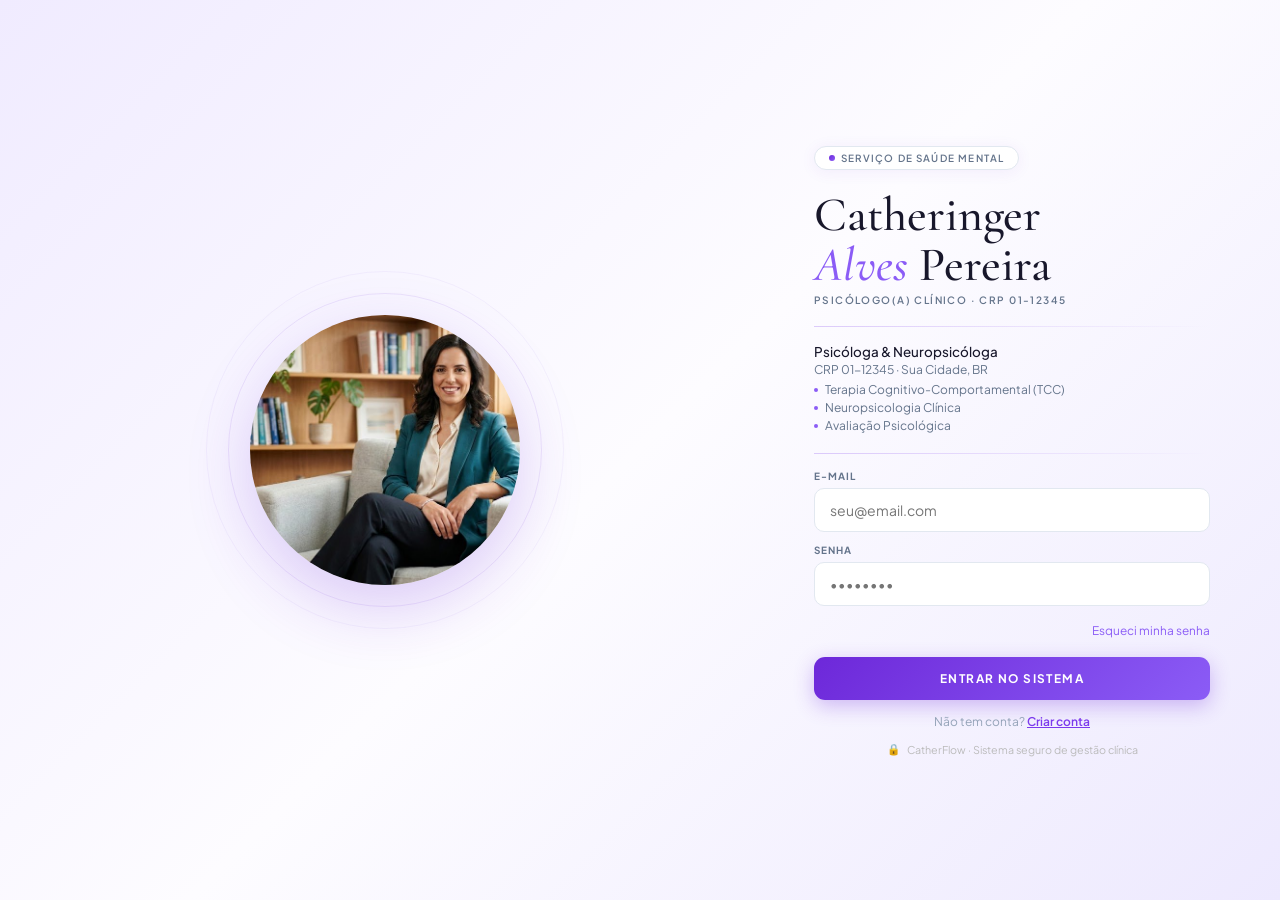
==== commit 08d985ad: "index.html" ====
--- a/index.html
+++ b/index.html
@@ -12,154 +12,172 @@
   --p6:#1e1855;--p7:#181435;--sh:0 2px 16px rgba(0,0,0,.25);--shm:0 8px 32px rgba(0,0,0,.4);
   background:#12102a;color:#e0dcf5;color-scheme:dark;
 }
+/* Base: todos os textos herdam a cor correta */
 body.dark,body.dark *{color:inherit}
+/* Elementos raiz de texto */
 body.dark body,body.dark #app,body.dark .main,body.dark .page,body.dark .sidebar{background:var(--bg);color:var(--text)}
-
 /* Sidebar */
-body.dark .sidebar,body.dark .slogo,body.dark .snav,body.dark .su,body.dark .dbs{background:var(--bg)!important;border-color:var(--border)!important}
-body.dark .su,body.dark .dbs{color:var(--muted)!important}
-body.dark .slt strong,body.dark .su strong{color:var(--text)!important}
-body.dark .slt span,body.dark .ui span,body.dark .nsl{color:var(--muted2)!important}
-body.dark .ni{color:var(--muted)!important}
-body.dark .ni:hover{background:var(--card-bg)!important;color:#c4bfe8!important}
+body.dark .sidebar{background:#12102a!important;border-color:var(--border)!important}
+body.dark .slogo{background:#12102a!important;border-color:var(--border)!important}
+body.dark .slt strong{color:#e0dcf5!important}
+body.dark .slt span{color:#6b659a!important}
+body.dark .snav{background:#12102a!important}
+body.dark .su,body.dark .dbs{background:#12102a!important;border-color:var(--border)!important;color:#9490c8!important}
+body.dark .su strong{color:#e0dcf5!important}
+body.dark .ui span{color:#6b659a!important}
+body.dark .ni{color:#9490c8!important}
+body.dark .ni:hover{background:#1e1a40!important;color:#c4bfe8!important}
 body.dark .ni.active{background:var(--grad)!important;color:#fff!important}
-body.dark .ni .badge{background:var(--border2)!important;color:#a78bfa!important}
-
+body.dark .ni .badge{background:#251f4a!important;color:#a78bfa!important}
+body.dark .nsl{color:#4a4770!important}
 /* Pages */
-body.dark .page,body.dark .ph{background:var(--bg)!important}
-body.dark .pt{color:var(--text)!important}
-body.dark .ps{color:var(--muted)!important}
-
-/* Cards */
-body.dark .card,body.dark .cs,body.dark .acc,body.dark .wc,body.dark .rs,body.dark .fc,body.dark .pfst,body.dark .cb,body.dark .scp,body.dark .agd,body.dark #aglist,body.dark .agi{background:var(--card-bg)!important;border-color:var(--border)!important}
-body.dark .ch,body.dark .rsh{background:linear-gradient(90deg,var(--p7),var(--card-bg))!important;border-color:var(--border)!important}
-body.dark .cht,body.dark .rsh{color:var(--muted)!important}
-body.dark .cht svg,body.dark .rsh svg{color:#a78bfa!important}
-body.dark .cs h3,body.dark .ach h3,body.dark .whr h3{color:var(--text)!important}
-
-/* Rows */
-body.dark .sr,body.dark .ar,body.dark .br,body.dark .si,body.dark .psr{background:var(--card-bg)!important;border-color:var(--border)!important;color:#c4bfe8!important}
+body.dark .page,body.dark .ph{background:#12102a!important}
+body.dark .pt{color:#e0dcf5!important}
+body.dark .ps{color:#9490c8!important}
+/* Cards genéricos */
+body.dark .card,body.dark .cs,body.dark .acc,body.dark .wc,body.dark .rs,body.dark .fc,body.dark .pfst{background:#1e1a40!important;border-color:var(--border)!important}
+body.dark .ch{background:linear-gradient(90deg,#181435,#1e1a40)!important;border-color:var(--border)!important}
+body.dark .cht{color:#9490c8!important}
+body.dark .cht svg{color:#a78bfa!important}
+body.dark .cb{background:#1e1a40!important}
+/* Card header h3 */
+body.dark .cs h3,body.dark .ach h3,body.dark .whr h3{color:#e0dcf5!important}
+/* Rows dentro de cards */
+body.dark .sr,body.dark .ar,body.dark .br,body.dark .si,body.dark .psr{background:#1e1a40!important;border-color:var(--border)!important;color:#c4bfe8!important}
 body.dark .sr:hover,body.dark .ar:hover,body.dark .br:hover,body.dark .si:hover,body.dark .psr:hover{background:#241e4e!important}
-body.dark .srn,body.dark .an,body.dark .sitn{color:var(--text)!important}
-body.dark .srtg,body.dark .sipv,body.dark .ssub{color:var(--muted2)!important}
-
-/* Badges */
-body.dark .dp,body.dark .srab{background:var(--border2)!important;color:#a78bfa!important}
-body.dark .bd{background:var(--card-bg)!important;border-color:#3b2d6e!important;color:#a78bfa!important}
+body.dark .srn,body.dark .an,body.dark .sitn{color:#e0dcf5!important}
+body.dark .srtg,body.dark .sipv,body.dark .ssub{color:#6b659a!important}
+/* Badges dentro de rows */
+body.dark .dp{background:#251f4a!important;color:#a78bfa!important}
+body.dark .bd{background:#1e1a40!important;border-color:#3b2d6e!important;color:#a78bfa!important}
 body.dark .sin{background:#13102e!important;color:#a78bfa!important}
-body.dark .sidt,body.dark .srt,body.dark .pfmet-v,body.dark .bc a,body.dark .cd.has{color:#a78bfa!important}
-
-/* Stat cards */
-body.dark .scp .sl{color:var(--muted)!important}
+body.dark .srab{background:#251f4a!important;color:#a78bfa!important}
+body.dark .sidt{color:#a78bfa!important}
+/* Sessões hoje — horário roxo */
+body.dark .srt{color:#a78bfa!important}
+/* Stat cards dashboard */
+body.dark .scp{background:#1e1a40!important;border-color:var(--border)!important}
+body.dark .scp .sl{color:#9490c8!important}
 body.dark .scp .sv{color:#a78bfa!important}
-body.dark .scp .ssub{color:var(--muted2)!important}
-body.dark .scp .spill{background:var(--border2)!important;color:#a78bfa!important}
-
+body.dark .scp .ssub{color:#6b659a!important}
+body.dark .scp .spill{background:#251f4a!important;color:#a78bfa!important}
 /* Botões */
-body.dark .btn.btng,body.dark .btn.btno,body.dark .qb:not(.qba),body.dark .acn button{background:var(--card-bg)!important;border-color:var(--border)!important;color:#c4bfe8!important}
-body.dark .btn.btng:hover,body.dark .btn.btno:hover,body.dark .qb:not(.qba):hover{background:#241e4e!important;color:var(--text)!important}
-body.dark .acn button{color:var(--muted)!important}
-
+body.dark .btn.btng,body.dark .btn.btno{background:#1e1a40!important;border-color:var(--border)!important;color:#c4bfe8!important}
+body.dark .btn.btng:hover,body.dark .btn.btno:hover{background:#241e4e!important;color:#e0dcf5!important}
+body.dark .qb:not(.qba){background:#1e1a40!important;border-color:var(--border)!important;color:#c4bfe8!important}
+body.dark .qb:not(.qba):hover{background:#241e4e!important;color:#e0dcf5!important}
+body.dark .acn button{background:#1e1a40!important;border-color:var(--border)!important;color:#9490c8!important}
 /* Inputs */
-body.dark .finput,body.dark .ftextarea,body.dark .fselect,body.dark .fi{background:#13102e!important;border-color:var(--border)!important;color:var(--text)!important}
-body.dark .finput::placeholder,body.dark .ftextarea::placeholder,body.dark .fi::placeholder,body.dark .sb input::placeholder{color:#4a4770!important}
-body.dark .flabel,body.dark .fl{color:var(--muted)!important}
-body.dark .sb,body.dark .sb2{background:var(--card-bg)!important;border-color:var(--border)!important}
-body.dark .sb input{color:var(--text)!important;background:transparent!important}
-
-/* Settings */
+body.dark .finput,body.dark .ftextarea,body.dark .fselect,body.dark .fi{background:#13102e!important;border-color:var(--border)!important;color:#e0dcf5!important}
+body.dark .finput::placeholder,body.dark .ftextarea::placeholder,body.dark .fi::placeholder{color:#4a4770!important}
+body.dark .flabel{color:#9490c8!important}
+body.dark .sb,body.dark .sb2{background:#1e1a40!important;border-color:var(--border)!important}
+body.dark .sb input{color:#e0dcf5!important;background:transparent!important}
+body.dark .sb input::placeholder{color:#4a4770!important}
+/* Settings rows */
 body.dark .cr{border-color:var(--border)!important}
 body.dark .cr label{color:#c4bfe8!important}
-body.dark .cr span{color:var(--muted2)!important}
+body.dark .cr span{color:#6b659a!important}
 body.dark .tkt{background:#7c3aed!important}
-
 /* Modais */
 body.dark .mo{background:rgba(5,4,15,.85)!important}
-body.dark .modal,body.dark .cfbox{background:#1a1835!important;border:1px solid var(--border)!important;color:var(--text)!important}
+body.dark .modal,body.dark .cfbox{background:#1a1835!important;border:1px solid var(--border)!important;color:#e0dcf5!important}
 body.dark .modal *{color:#c4bfe8!important}
-body.dark .modal h1,body.dark .modal h2,body.dark .modal h3,body.dark .modal strong,body.dark .modal b,body.dark .mot,body.dark .cftit{color:var(--text)!important}
-body.dark .most,body.dark .cftxt,body.dark .moc,body.dark .sds h4{color:var(--muted)!important}
-body.dark .moc{background:var(--card-bg)!important;border-color:var(--border)!important}
+body.dark .modal h1,body.dark .modal h2,body.dark .modal h3,body.dark .modal strong,body.dark .modal b,body.dark .mot,body.dark .cftit{color:#e0dcf5!important}
+body.dark .most,body.dark .cftxt{color:#9490c8!important}
+body.dark .moc{background:#1e1a40!important;border-color:var(--border)!important;color:#9490c8!important}
+body.dark .sds h4{color:#9490c8!important}
 body.dark .sdt{background:#13102e!important;border-color:#3b2d6e!important;color:#c4bfe8!important}
-body.dark .iab{background:linear-gradient(90deg,var(--border2),var(--card-bg))!important;border-color:#3b2d6e!important;color:#a78bfa!important}
+body.dark .iab{background:linear-gradient(90deg,#251f4a,#1e1a40)!important;border-color:#3b2d6e!important;color:#a78bfa!important}
 body.dark .sblock{background:#13102e!important;border-color:#a78bfa!important;color:#c4bfe8!important}
-
-/* Perfil */
+/* Perfil paciente */
 body.dark .pfh{background:linear-gradient(135deg,#1a1640,#221c50)!important;border-color:#3b2d6e!important}
 body.dark .pfh-top{background:transparent!important}
-body.dark .pfh-actions{background:rgba(30,26,64,.8)!important;border-color:var(--border)!important}
+body.dark .pfh-actions{background:rgba(30,26,64,.8)!important;border-color:#2e2a55!important}
 body.dark .pfh-actions .act-sec{border-color:#4a3a7a!important;color:#a78bfa!important}
-body.dark .pfh-actions .act-del,body.dark .pfm,body.dark .pfmet-l{color:var(--muted)!important}
-body.dark .pfn{color:var(--text)!important}
+body.dark .pfh-actions .act-del{color:#9490c8!important}
+body.dark .pfn{color:#e0dcf5!important}
+body.dark .pfm{color:#9490c8!important}
 body.dark .pfmet{background:rgba(30,26,64,.9)!important;border-color:#3b2d6e!important}
-body.dark .pfmet-l{color:var(--muted2)!important}
-
-/* Pacientes */
-body.dark .pc{background:var(--card-bg)!important;border-color:var(--border)!important}
+body.dark .pfmet-v{color:#a78bfa!important}
+body.dark .pfmet-l{color:#6b659a!important}
+/* Cards pacientes */
+body.dark .pc{background:#1e1a40!important;border-color:var(--border)!important}
 body.dark .pc:hover{background:#241e4e!important;border-color:#7c3aed!important}
-body.dark .pn{color:var(--text)!important}
-body.dark .pp{color:var(--muted2)!important}
-body.dark .pc span,body.dark .pc div{color:var(--muted)}
+body.dark .pn{color:#e0dcf5!important}
+body.dark .pp{color:#6b659a!important}
+/* Textos inline nos cards de paciente (via style="color:var(--muted)" etc.) */
+body.dark .pc span,body.dark .pc div{color:#9490c8}
 body.dark .pc strong{color:#c4bfe8!important}
-
 /* Agenda */
+body.dark .acc,body.dark .wc{background:#1e1a40!important;border-color:var(--border)!important}
 body.dark .cd{color:#c4bfe8!important}
 body.dark .cd.om{color:#3d3860!important}
-body.dark .cdh{color:var(--muted2)!important}
-body.dark .cd:hover{background:#2a1f55!important;color:var(--text)!important}
+body.dark .cdh{color:#6b659a!important}
+body.dark .cd:hover{background:#2a1f55!important;color:#e0dcf5!important}
 body.dark .cd.today{background:var(--grad)!important;color:#fff!important}
-body.dark .cd.sel{background:var(--border2)!important;color:#a78bfa!important;border-color:#7c3aed!important}
+body.dark .cd.sel{background:#251f4a!important;color:#a78bfa!important;border-color:#7c3aed!important}
+body.dark .cd.has{color:#a78bfa!important}
 body.dark .ib{background:linear-gradient(135deg,#2a2010,#1e1810)!important;border-color:#78520a!important;color:#fbbf24!important}
+/* Agenda items */
+body.dark .agd,body.dark #aglist{background:#1e1a40!important;border-color:var(--border)!important}
+body.dark .agi{background:#1e1a40!important;border-color:var(--border)!important;color:#c4bfe8!important}
 body.dark .agi *{color:#c4bfe8!important}
-body.dark .agi strong,body.dark .agi b{color:var(--text)!important}
-body.dark .agh{color:var(--muted)!important;border-color:var(--border)!important;background:#13102e!important}
-
+body.dark .agi strong,body.dark .agi b{color:#e0dcf5!important}
+body.dark .agh{color:#9490c8!important;border-color:var(--border)!important;background:#13102e!important}
 /* Relatório */
-body.dark .rsb{background:var(--card-bg)!important}
+body.dark .rs{background:#1e1a40!important;border-color:var(--border)!important}
+body.dark .rsh{background:linear-gradient(90deg,#181435,#1e1a40)!important;color:#9490c8!important;border-color:var(--border)!important}
+body.dark .rsh svg{color:#a78bfa!important}
+body.dark .rsb{background:#1e1a40!important}
 body.dark .rmeta{background:transparent!important}
-body.dark .rmi{background:#13102e!important;border-color:#3b2d6e!important;color:var(--muted)!important}
+body.dark .rmi{background:#13102e!important;border-color:#3b2d6e!important;color:#9490c8!important}
 body.dark .rmi strong{color:#c4bfe8!important}
-body.dark .rbody{background:linear-gradient(135deg,#13102e,var(--card-bg))!important;border-color:#3b2d6e!important;color:#c4bfe8!important}
-
-/* Breadcrumb / Empty */
-body.dark .bc{color:var(--muted2)!important}
+body.dark .rbody{background:linear-gradient(135deg,#13102e,#1e1a40)!important;border-color:#3b2d6e!important;color:#c4bfe8!important}
+/* Breadcrumb */
+body.dark .bc{color:#6b659a!important}
+body.dark .bc a{color:#a78bfa!important}
 body.dark .bcs{color:#3d3860!important}
-body.dark .es,body.dark .es p{color:var(--muted2)!important;background:transparent!important}
-
+/* Empty state */
+body.dark .es{color:#6b659a!important;background:transparent!important}
+body.dark .es p{color:#6b659a!important}
+/* Filtros de pesquisa */
+body.dark .fc{background:#1e1a40!important;border-color:var(--border)!important}
+body.dark .fl{color:#9490c8!important}
 /* Aniversários */
 body.dark .bday-hoje{background:var(--grad)!important;color:#fff!important}
 body.dark .bday-hoje *{color:#fff!important}
-body.dark .bday-amanha{background:var(--card-bg)!important;border-color:#3b2d6e!important;color:#c4bfe8!important}
+body.dark .bday-amanha{background:#1e1a40!important;border-color:#3b2d6e!important;color:#c4bfe8!important}
 body.dark .bday-amanha *{color:#c4bfe8!important}
-
-/* Overrides inline backgrounds */
-body.dark [style*="background:#fff"],body.dark [style*="background:#f8f7ff"],body.dark [style*="background:#f0ebff"]{background:var(--card-bg)!important}
+/* Overrides de style inline — backgrounds claros → dark */
+body.dark [style*="background:#fff"]{background:#1e1a40!important}
 body.dark [style*="background:#fafbff"]{background:#13102e!important}
-body.dark [style*="background:#f5f3ff"]{background:var(--p7)!important}
-body.dark [style*="background:#ede9fe"]{background:var(--border2)!important}
-body.dark [style*="background:linear-gradient(135deg,#f8f7ff"]{background:var(--card-bg)!important}
-body.dark [style*="background:linear-gradient(135deg,#f5f3ff"]{background:var(--p7)!important}
-body.dark [style*="background:linear-gradient(135deg,#ede9fe"]{background:linear-gradient(135deg,var(--border2),var(--card-bg))!important}
-body.dark [style*="background:linear-gradient(90deg,var(--p7)"]{background:linear-gradient(90deg,var(--p7),var(--card-bg))!important}
+body.dark [style*="background:#f8f7ff"]{background:#1e1a40!important}
+body.dark [style*="background:#f5f3ff"]{background:#181435!important}
+body.dark [style*="background:#ede9fe"]{background:#251f4a!important}
+body.dark [style*="background:#f0ebff"]{background:#1e1a40!important}
+body.dark [style*="background:linear-gradient(135deg,#f8f7ff"]{background:#1e1a40!important}
+body.dark [style*="background:linear-gradient(135deg,#f5f3ff"]{background:#181435!important}
+body.dark [style*="background:linear-gradient(135deg,#ede9fe"]{background:linear-gradient(135deg,#251f4a,#1e1a40)!important}
+body.dark [style*="background:linear-gradient(90deg,var(--p7)"]{background:linear-gradient(90deg,#181435,#1e1a40)!important}
 body.dark [style*="background:rgba(255,255,255,.45)"]{background:rgba(20,16,48,.8)!important}
 body.dark [style*="background:rgba(255,255,255,.7)"]{background:rgba(30,26,64,.8)!important}
 body.dark [style*="background:rgba(255,255,255,.75)"]{background:rgba(30,26,64,.9)!important}
-
-/* Overrides inline textos */
-body.dark [style*="color:#18172b"],body.dark [style*="color:var(--text)"]{color:var(--text)!important}
-body.dark [style*="color:#64748b"],body.dark [style*="color:var(--muted)"]{color:var(--muted)!important}
+/* Overrides de style inline — cores de texto */
+body.dark [style*="color:#18172b"]{color:#e0dcf5!important}
+body.dark [style*="color:#64748b"]{color:#9490c8!important}
+body.dark [style*="color:var(--text)"]{color:#e0dcf5!important}
+body.dark [style*="color:var(--muted)"]{color:#9490c8!important}
 body.dark [style*="color:var(--p2)"]{color:#a78bfa!important}
 body.dark [style*="color:var(--p1)"]{color:#c4b5fd!important}
-
-/* Overrides inline bordas */
-body.dark [style*="border-top:1px solid var(--border2)"],body.dark [style*="border:1px solid var(--border2)"],body.dark [style*="border-top:1px solid #"]{border-color:var(--border2)!important}
-body.dark [style*="border-color:var(--border)"],body.dark [style*="border:1px solid var(--border)"],body.dark [style*="border:1px solid #e2e8f0"]{border-color:var(--border)!important}
+/* Overrides de style inline — bordas */
+body.dark [style*="border-top:1px solid var(--border2)"]{border-color:#251f4a!important}
+body.dark [style*="border-color:var(--border)"]{border-color:#2e2a55!important}
+body.dark [style*="border:1px solid var(--border2)"]{border-color:#251f4a!important}
+body.dark [style*="border:1px solid var(--border)"]{border-color:#2e2a55!important}
 body.dark [style*="border:1.5px solid #e2e8f0"]{border-color:#3b2d6e!important}
-
-/* Utilitários */
-.slabel{font-family:var(--fb);font-size:.6rem;font-weight:700;letter-spacing:.1em;text-transform:uppercase;color:var(--p2);display:flex;align-items:center;gap:5px;margin-bottom:8px}
-.sblock{background:var(--p7);border-left:3px solid var(--p4);border-radius:0 8px 8px 0;padding:11px 14px;font-family:var(--fb);font-size:.84rem;line-height:1.65;color:var(--text)}
-.smb{margin-bottom:16px}.spini{width:13px;height:13px;border-width:2px}.smb2{margin-bottom:14px}
+body.dark [style*="border:1px solid #e2e8f0"]{border-color:#2e2a55!important}
+body.dark [style*="border-top:1px solid #"]{border-color:#251f4a!important}.slabel{font-family:var(--fb);font-size:.6rem;font-weight:700;letter-spacing:.1em;text-transform:uppercase;color:var(--p2);display:flex;align-items:center;gap:5px;margin-bottom:8px}.sblock{background:var(--p7);border-left:3px solid var(--p4);border-radius:0 8px 8px 0;padding:11px 14px;font-family:var(--fb);font-size:.84rem;line-height:1.65;color:var(--text)}.smb{margin-bottom:16px}.spini{width:13px;height:13px;border-width:2px}.smb2{margin-bottom:14px}</style>
 </head>
 <body>
 
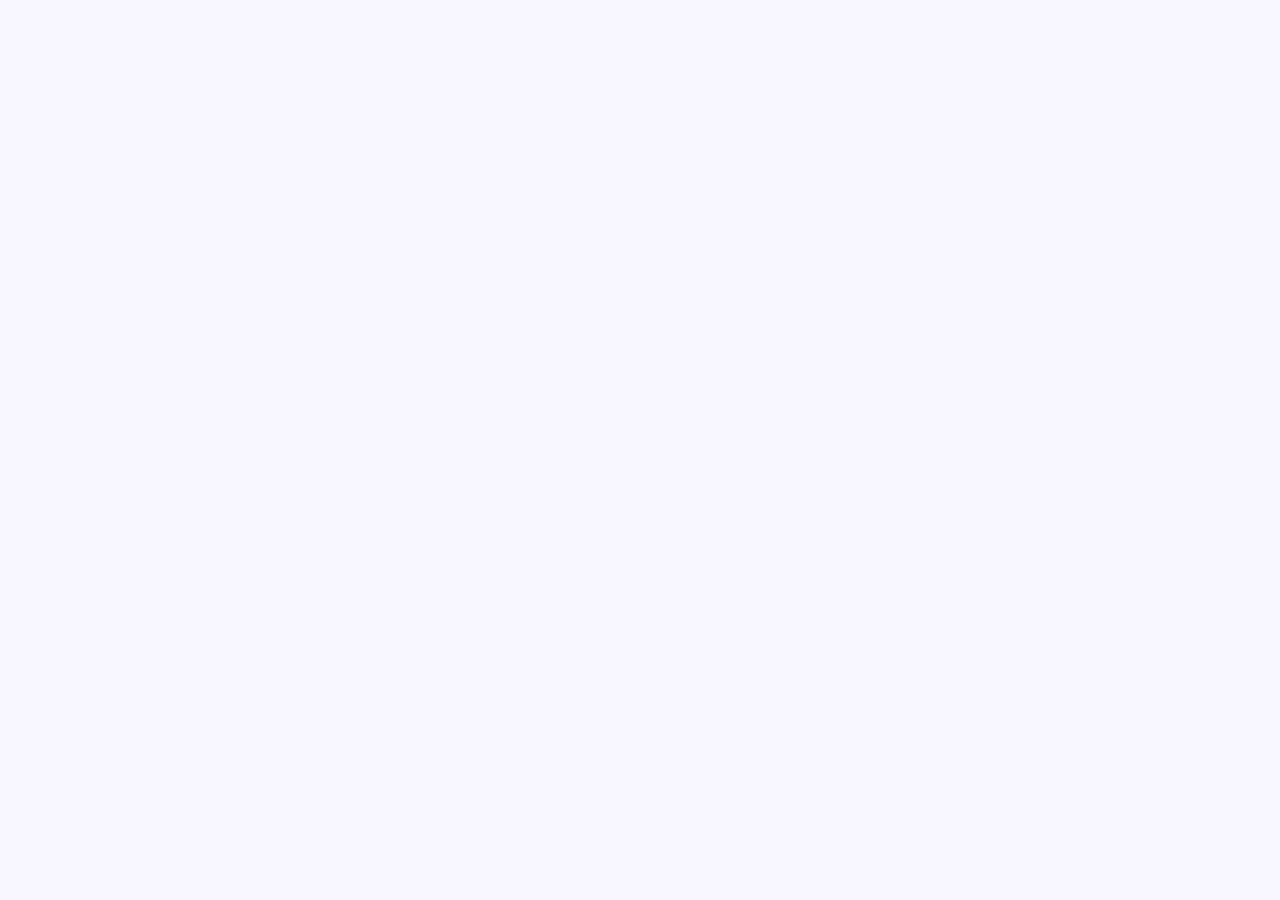
==== commit c499cf32: "index.html" ====
--- a/index.html
+++ b/index.html
@@ -12,105 +12,99 @@
   --p6:#1e1855;--p7:#181435;--sh:0 2px 16px rgba(0,0,0,.25);--shm:0 8px 32px rgba(0,0,0,.4);
   background:#12102a;color:#e0dcf5;color-scheme:dark;
 }
-/* Base: todos os textos herdam a cor correta */
 body.dark,body.dark *{color:inherit}
-/* Elementos raiz de texto */
-body.dark body,body.dark #app,body.dark .main,body.dark .page,body.dark .sidebar{background:var(--bg);color:var(--text)}
+body.dark body,body.dark #app,body.dark .main,body.dark .page,body.dark .sidebar{background:#12102a;color:#e0dcf5}
+
 /* Sidebar */
-body.dark .sidebar{background:#12102a!important;border-color:var(--border)!important}
-body.dark .slogo{background:#12102a!important;border-color:var(--border)!important}
-body.dark .slt strong{color:#e0dcf5!important}
-body.dark .slt span{color:#6b659a!important}
-body.dark .snav{background:#12102a!important}
-body.dark .su,body.dark .dbs{background:#12102a!important;border-color:var(--border)!important;color:#9490c8!important}
-body.dark .su strong{color:#e0dcf5!important}
-body.dark .ui span{color:#6b659a!important}
+body.dark .sidebar,body.dark .slogo,body.dark .snav{background:#12102a!important;border-color:#2e2a55!important}
+body.dark .su,body.dark .dbs{background:#12102a!important;border-color:#2e2a55!important;color:#9490c8!important}
+body.dark .slt strong,body.dark .su strong{color:#e0dcf5!important}
+body.dark .slt span,body.dark .ui span,body.dark .nsl{color:#6b659a!important}
 body.dark .ni{color:#9490c8!important}
 body.dark .ni:hover{background:#1e1a40!important;color:#c4bfe8!important}
 body.dark .ni.active{background:var(--grad)!important;color:#fff!important}
 body.dark .ni .badge{background:#251f4a!important;color:#a78bfa!important}
-body.dark .nsl{color:#4a4770!important}
+
 /* Pages */
 body.dark .page,body.dark .ph{background:#12102a!important}
 body.dark .pt{color:#e0dcf5!important}
 body.dark .ps{color:#9490c8!important}
-/* Cards genéricos */
-body.dark .card,body.dark .cs,body.dark .acc,body.dark .wc,body.dark .rs,body.dark .fc,body.dark .pfst{background:#1e1a40!important;border-color:var(--border)!important}
-body.dark .ch{background:linear-gradient(90deg,#181435,#1e1a40)!important;border-color:var(--border)!important}
-body.dark .cht{color:#9490c8!important}
-body.dark .cht svg{color:#a78bfa!important}
-body.dark .cb{background:#1e1a40!important}
-/* Card header h3 */
+
+/* Cards */
+body.dark .card,body.dark .cs,body.dark .acc,body.dark .wc,body.dark .rs,body.dark .fc,body.dark .pfst,body.dark .cb,body.dark .scp,body.dark .agd,body.dark #aglist,body.dark .agi{background:#1e1a40!important;border-color:#2e2a55!important}
+body.dark .ch,body.dark .rsh{background:linear-gradient(90deg,#181435,#1e1a40)!important;border-color:#2e2a55!important}
+body.dark .cht,body.dark .rsh{color:#9490c8!important}
+body.dark .cht svg,body.dark .rsh svg{color:#a78bfa!important}
 body.dark .cs h3,body.dark .ach h3,body.dark .whr h3{color:#e0dcf5!important}
-/* Rows dentro de cards */
-body.dark .sr,body.dark .ar,body.dark .br,body.dark .si,body.dark .psr{background:#1e1a40!important;border-color:var(--border)!important;color:#c4bfe8!important}
+
+/* Rows */
+body.dark .sr,body.dark .ar,body.dark .br,body.dark .si,body.dark .psr{background:#1e1a40!important;border-color:#2e2a55!important;color:#c4bfe8!important}
 body.dark .sr:hover,body.dark .ar:hover,body.dark .br:hover,body.dark .si:hover,body.dark .psr:hover{background:#241e4e!important}
 body.dark .srn,body.dark .an,body.dark .sitn{color:#e0dcf5!important}
 body.dark .srtg,body.dark .sipv,body.dark .ssub{color:#6b659a!important}
-/* Badges dentro de rows */
-body.dark .dp{background:#251f4a!important;color:#a78bfa!important}
+
+/* Badges */
+body.dark .dp,body.dark .srab{background:#251f4a!important;color:#a78bfa!important}
 body.dark .bd{background:#1e1a40!important;border-color:#3b2d6e!important;color:#a78bfa!important}
 body.dark .sin{background:#13102e!important;color:#a78bfa!important}
-body.dark .srab{background:#251f4a!important;color:#a78bfa!important}
-body.dark .sidt{color:#a78bfa!important}
-/* Sessões hoje — horário roxo */
-body.dark .srt{color:#a78bfa!important}
-/* Stat cards dashboard */
-body.dark .scp{background:#1e1a40!important;border-color:var(--border)!important}
+body.dark .sidt,body.dark .srt,body.dark .pfmet-v,body.dark .bc a,body.dark .cd.has{color:#a78bfa!important}
+
+/* Stat cards */
 body.dark .scp .sl{color:#9490c8!important}
 body.dark .scp .sv{color:#a78bfa!important}
 body.dark .scp .ssub{color:#6b659a!important}
 body.dark .scp .spill{background:#251f4a!important;color:#a78bfa!important}
+
 /* Botões */
-body.dark .btn.btng,body.dark .btn.btno{background:#1e1a40!important;border-color:var(--border)!important;color:#c4bfe8!important}
-body.dark .btn.btng:hover,body.dark .btn.btno:hover{background:#241e4e!important;color:#e0dcf5!important}
-body.dark .qb:not(.qba){background:#1e1a40!important;border-color:var(--border)!important;color:#c4bfe8!important}
-body.dark .qb:not(.qba):hover{background:#241e4e!important;color:#e0dcf5!important}
-body.dark .acn button{background:#1e1a40!important;border-color:var(--border)!important;color:#9490c8!important}
+body.dark .btn.btng,body.dark .btn.btno,body.dark .qb:not(.qba){background:#1e1a40!important;border-color:#2e2a55!important;color:#c4bfe8!important}
+body.dark .btn.btng:hover,body.dark .btn.btno:hover,body.dark .qb:not(.qba):hover{background:#241e4e!important;color:#e0dcf5!important}
+body.dark .acn button{background:#1e1a40!important;border-color:#2e2a55!important;color:#9490c8!important}
+
 /* Inputs */
-body.dark .finput,body.dark .ftextarea,body.dark .fselect,body.dark .fi{background:#13102e!important;border-color:var(--border)!important;color:#e0dcf5!important}
-body.dark .finput::placeholder,body.dark .ftextarea::placeholder,body.dark .fi::placeholder{color:#4a4770!important}
-body.dark .flabel{color:#9490c8!important}
-body.dark .sb,body.dark .sb2{background:#1e1a40!important;border-color:var(--border)!important}
+body.dark .finput,body.dark .ftextarea,body.dark .fselect,body.dark .fi{background:#13102e!important;border-color:#2e2a55!important;color:#e0dcf5!important}
+body.dark .finput::placeholder,body.dark .ftextarea::placeholder,body.dark .fi::placeholder,body.dark .sb input::placeholder{color:#4a4770!important}
+body.dark .flabel,body.dark .fl{color:#9490c8!important}
+body.dark .sb,body.dark .sb2{background:#1e1a40!important;border-color:#2e2a55!important}
 body.dark .sb input{color:#e0dcf5!important;background:transparent!important}
-body.dark .sb input::placeholder{color:#4a4770!important}
-/* Settings rows */
-body.dark .cr{border-color:var(--border)!important}
+
+/* Settings */
+body.dark .cr{border-color:#2e2a55!important}
 body.dark .cr label{color:#c4bfe8!important}
 body.dark .cr span{color:#6b659a!important}
 body.dark .tkt{background:#7c3aed!important}
+
 /* Modais */
 body.dark .mo{background:rgba(5,4,15,.85)!important}
-body.dark .modal,body.dark .cfbox{background:#1a1835!important;border:1px solid var(--border)!important;color:#e0dcf5!important}
+body.dark .modal,body.dark .cfbox{background:#1a1835!important;border:1px solid #2e2a55!important;color:#e0dcf5!important}
 body.dark .modal *{color:#c4bfe8!important}
 body.dark .modal h1,body.dark .modal h2,body.dark .modal h3,body.dark .modal strong,body.dark .modal b,body.dark .mot,body.dark .cftit{color:#e0dcf5!important}
-body.dark .most,body.dark .cftxt{color:#9490c8!important}
-body.dark .moc{background:#1e1a40!important;border-color:var(--border)!important;color:#9490c8!important}
-body.dark .sds h4{color:#9490c8!important}
+body.dark .most,body.dark .cftxt,body.dark .sds h4{color:#9490c8!important}
+body.dark .moc{background:#1e1a40!important;border-color:#2e2a55!important;color:#9490c8!important}
 body.dark .sdt{background:#13102e!important;border-color:#3b2d6e!important;color:#c4bfe8!important}
 body.dark .iab{background:linear-gradient(90deg,#251f4a,#1e1a40)!important;border-color:#3b2d6e!important;color:#a78bfa!important}
 body.dark .sblock{background:#13102e!important;border-color:#a78bfa!important;color:#c4bfe8!important}
-/* Perfil paciente */
+
+/* Perfil */
 body.dark .pfh{background:linear-gradient(135deg,#1a1640,#221c50)!important;border-color:#3b2d6e!important}
 body.dark .pfh-top{background:transparent!important}
 body.dark .pfh-actions{background:rgba(30,26,64,.8)!important;border-color:#2e2a55!important}
 body.dark .pfh-actions .act-sec{border-color:#4a3a7a!important;color:#a78bfa!important}
-body.dark .pfh-actions .act-del{color:#9490c8!important}
+body.dark .pfh-actions .act-del,body.dark .pfm{color:#9490c8!important}
 body.dark .pfn{color:#e0dcf5!important}
-body.dark .pfm{color:#9490c8!important}
 body.dark .pfmet{background:rgba(30,26,64,.9)!important;border-color:#3b2d6e!important}
 body.dark .pfmet-v{color:#a78bfa!important}
 body.dark .pfmet-l{color:#6b659a!important}
-/* Cards pacientes */
-body.dark .pc{background:#1e1a40!important;border-color:var(--border)!important}
+
+/* Pacientes */
+body.dark .pc{background:#1e1a40!important;border-color:#2e2a55!important}
 body.dark .pc:hover{background:#241e4e!important;border-color:#7c3aed!important}
 body.dark .pn{color:#e0dcf5!important}
 body.dark .pp{color:#6b659a!important}
-/* Textos inline nos cards de paciente (via style="color:var(--muted)" etc.) */
 body.dark .pc span,body.dark .pc div{color:#9490c8}
 body.dark .pc strong{color:#c4bfe8!important}
+
 /* Agenda */
-body.dark .acc,body.dark .wc{background:#1e1a40!important;border-color:var(--border)!important}
+body.dark .acc,body.dark .wc{background:#1e1a40!important;border-color:#2e2a55!important}
 body.dark .cd{color:#c4bfe8!important}
 body.dark .cd.om{color:#3d3860!important}
 body.dark .cdh{color:#6b659a!important}
@@ -119,43 +113,35 @@
 body.dark .cd.sel{background:#251f4a!important;color:#a78bfa!important;border-color:#7c3aed!important}
 body.dark .cd.has{color:#a78bfa!important}
 body.dark .ib{background:linear-gradient(135deg,#2a2010,#1e1810)!important;border-color:#78520a!important;color:#fbbf24!important}
-/* Agenda items */
-body.dark .agd,body.dark #aglist{background:#1e1a40!important;border-color:var(--border)!important}
-body.dark .agi{background:#1e1a40!important;border-color:var(--border)!important;color:#c4bfe8!important}
+body.dark .agi{background:#1e1a40!important;border-color:#2e2a55!important;color:#c4bfe8!important}
 body.dark .agi *{color:#c4bfe8!important}
 body.dark .agi strong,body.dark .agi b{color:#e0dcf5!important}
-body.dark .agh{color:#9490c8!important;border-color:var(--border)!important;background:#13102e!important}
+body.dark .agh{color:#9490c8!important;border-color:#2e2a55!important;background:#13102e!important}
+
 /* Relatório */
-body.dark .rs{background:#1e1a40!important;border-color:var(--border)!important}
-body.dark .rsh{background:linear-gradient(90deg,#181435,#1e1a40)!important;color:#9490c8!important;border-color:var(--border)!important}
-body.dark .rsh svg{color:#a78bfa!important}
 body.dark .rsb{background:#1e1a40!important}
 body.dark .rmeta{background:transparent!important}
 body.dark .rmi{background:#13102e!important;border-color:#3b2d6e!important;color:#9490c8!important}
 body.dark .rmi strong{color:#c4bfe8!important}
 body.dark .rbody{background:linear-gradient(135deg,#13102e,#1e1a40)!important;border-color:#3b2d6e!important;color:#c4bfe8!important}
-/* Breadcrumb */
+
+/* Breadcrumb / Empty */
 body.dark .bc{color:#6b659a!important}
 body.dark .bc a{color:#a78bfa!important}
 body.dark .bcs{color:#3d3860!important}
-/* Empty state */
-body.dark .es{color:#6b659a!important;background:transparent!important}
-body.dark .es p{color:#6b659a!important}
-/* Filtros de pesquisa */
-body.dark .fc{background:#1e1a40!important;border-color:var(--border)!important}
-body.dark .fl{color:#9490c8!important}
+body.dark .es,body.dark .es p{color:#6b659a!important;background:transparent!important}
+
 /* Aniversários */
 body.dark .bday-hoje{background:var(--grad)!important;color:#fff!important}
 body.dark .bday-hoje *{color:#fff!important}
 body.dark .bday-amanha{background:#1e1a40!important;border-color:#3b2d6e!important;color:#c4bfe8!important}
 body.dark .bday-amanha *{color:#c4bfe8!important}
-/* Overrides de style inline — backgrounds claros → dark */
-body.dark [style*="background:#fff"]{background:#1e1a40!important}
+
+/* Overrides inline backgrounds */
+body.dark [style*="background:#fff"],body.dark [style*="background:#f8f7ff"],body.dark [style*="background:#f0ebff"]{background:#1e1a40!important}
 body.dark [style*="background:#fafbff"]{background:#13102e!important}
-body.dark [style*="background:#f8f7ff"]{background:#1e1a40!important}
 body.dark [style*="background:#f5f3ff"]{background:#181435!important}
 body.dark [style*="background:#ede9fe"]{background:#251f4a!important}
-body.dark [style*="background:#f0ebff"]{background:#1e1a40!important}
 body.dark [style*="background:linear-gradient(135deg,#f8f7ff"]{background:#1e1a40!important}
 body.dark [style*="background:linear-gradient(135deg,#f5f3ff"]{background:#181435!important}
 body.dark [style*="background:linear-gradient(135deg,#ede9fe"]{background:linear-gradient(135deg,#251f4a,#1e1a40)!important}
@@ -163,21 +149,22 @@
 body.dark [style*="background:rgba(255,255,255,.45)"]{background:rgba(20,16,48,.8)!important}
 body.dark [style*="background:rgba(255,255,255,.7)"]{background:rgba(30,26,64,.8)!important}
 body.dark [style*="background:rgba(255,255,255,.75)"]{background:rgba(30,26,64,.9)!important}
-/* Overrides de style inline — cores de texto */
-body.dark [style*="color:#18172b"]{color:#e0dcf5!important}
-body.dark [style*="color:#64748b"]{color:#9490c8!important}
-body.dark [style*="color:var(--text)"]{color:#e0dcf5!important}
-body.dark [style*="color:var(--muted)"]{color:#9490c8!important}
+
+/* Overrides inline textos */
+body.dark [style*="color:#18172b"],body.dark [style*="color:var(--text)"]{color:#e0dcf5!important}
+body.dark [style*="color:#64748b"],body.dark [style*="color:var(--muted)"]{color:#9490c8!important}
 body.dark [style*="color:var(--p2)"]{color:#a78bfa!important}
 body.dark [style*="color:var(--p1)"]{color:#c4b5fd!important}
-/* Overrides de style inline — bordas */
-body.dark [style*="border-top:1px solid var(--border2)"]{border-color:#251f4a!important}
-body.dark [style*="border-color:var(--border)"]{border-color:#2e2a55!important}
-body.dark [style*="border:1px solid var(--border2)"]{border-color:#251f4a!important}
-body.dark [style*="border:1px solid var(--border)"]{border-color:#2e2a55!important}
+
+/* Overrides inline bordas */
+body.dark [style*="border-top:1px solid var(--border2)"],body.dark [style*="border:1px solid var(--border2)"],body.dark [style*="border-top:1px solid #"]{border-color:#251f4a!important}
+body.dark [style*="border-color:var(--border)"],body.dark [style*="border:1px solid var(--border)"],body.dark [style*="border:1px solid #e2e8f0"]{border-color:#2e2a55!important}
 body.dark [style*="border:1.5px solid #e2e8f0"]{border-color:#3b2d6e!important}
-body.dark [style*="border:1px solid #e2e8f0"]{border-color:#2e2a55!important}
-body.dark [style*="border-top:1px solid #"]{border-color:#251f4a!important}.slabel{font-family:var(--fb);font-size:.6rem;font-weight:700;letter-spacing:.1em;text-transform:uppercase;color:var(--p2);display:flex;align-items:center;gap:5px;margin-bottom:8px}.sblock{background:var(--p7);border-left:3px solid var(--p4);border-radius:0 8px 8px 0;padding:11px 14px;font-family:var(--fb);font-size:.84rem;line-height:1.65;color:var(--text)}.smb{margin-bottom:16px}.spini{width:13px;height:13px;border-width:2px}.smb2{margin-bottom:14px}</style>
+
+/* Utilitários */
+.slabel{font-family:var(--fb);font-size:.6rem;font-weight:700;letter-spacing:.1em;text-transform:uppercase;color:var(--p2);display:flex;align-items:center;gap:5px;margin-bottom:8px}
+.sblock{background:var(--p7);border-left:3px solid var(--p4);border-radius:0 8px 8px 0;padding:11px 14px;font-family:var(--fb);font-size:.84rem;line-height:1.65;color:var(--text)}
+.smb{margin-bottom:16px}.spini{width:13px;height:13px;border-width:2px}.smb2{margin-bottom:14px}
 </head>
 <body>
 
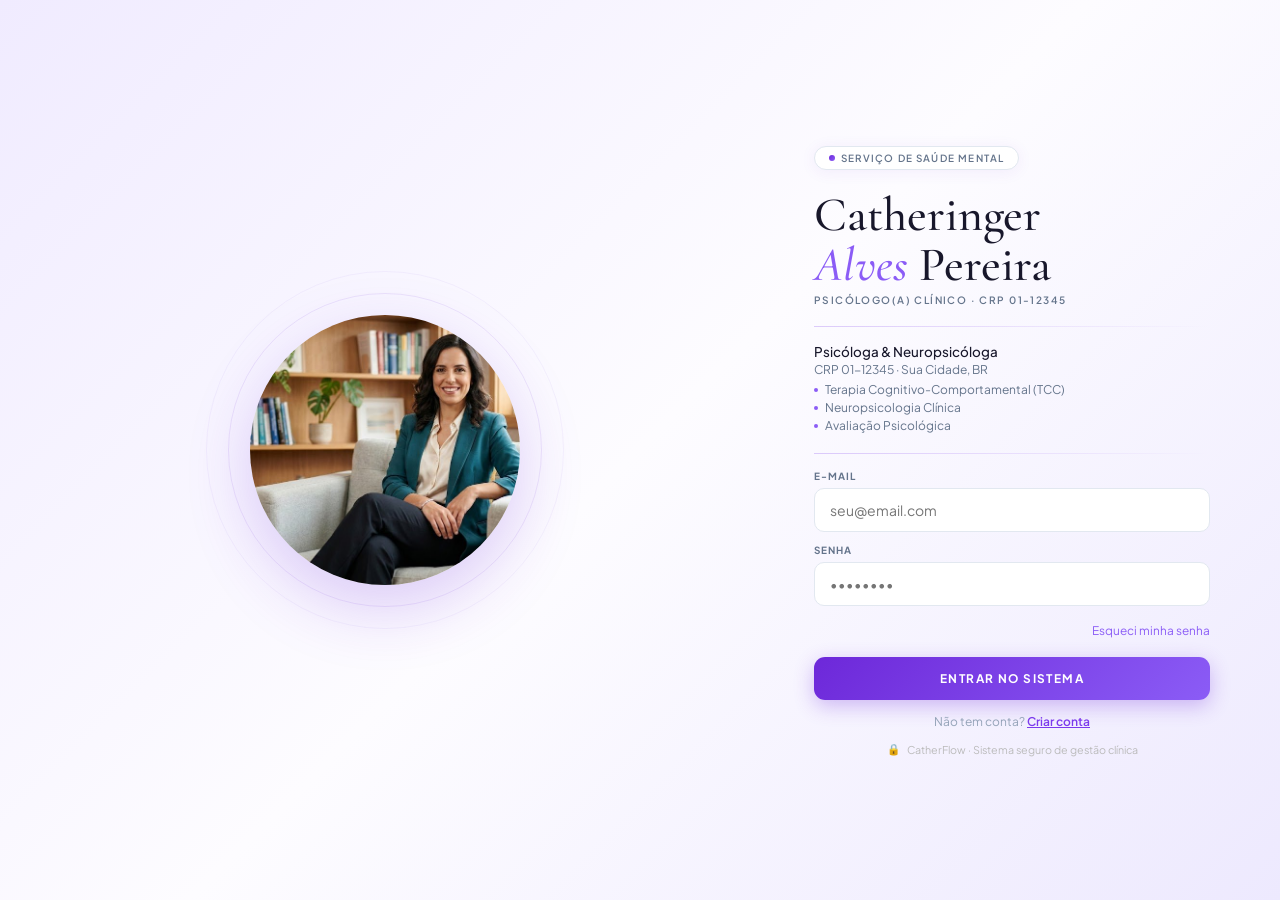
==== commit 94e8234b: "index.html" ====
--- a/index.html
+++ b/index.html
@@ -12,99 +12,105 @@
   --p6:#1e1855;--p7:#181435;--sh:0 2px 16px rgba(0,0,0,.25);--shm:0 8px 32px rgba(0,0,0,.4);
   background:#12102a;color:#e0dcf5;color-scheme:dark;
 }
+/* Base: todos os textos herdam a cor correta */
 body.dark,body.dark *{color:inherit}
-body.dark body,body.dark #app,body.dark .main,body.dark .page,body.dark .sidebar{background:#12102a;color:#e0dcf5}
-
+/* Elementos raiz de texto */
+body.dark body,body.dark #app,body.dark .main,body.dark .page,body.dark .sidebar{background:var(--bg);color:var(--text)}
 /* Sidebar */
-body.dark .sidebar,body.dark .slogo,body.dark .snav{background:#12102a!important;border-color:#2e2a55!important}
-body.dark .su,body.dark .dbs{background:#12102a!important;border-color:#2e2a55!important;color:#9490c8!important}
-body.dark .slt strong,body.dark .su strong{color:#e0dcf5!important}
-body.dark .slt span,body.dark .ui span,body.dark .nsl{color:#6b659a!important}
+body.dark .sidebar{background:#12102a!important;border-color:var(--border)!important}
+body.dark .slogo{background:#12102a!important;border-color:var(--border)!important}
+body.dark .slt strong{color:#e0dcf5!important}
+body.dark .slt span{color:#6b659a!important}
+body.dark .snav{background:#12102a!important}
+body.dark .su,body.dark .dbs{background:#12102a!important;border-color:var(--border)!important;color:#9490c8!important}
+body.dark .su strong{color:#e0dcf5!important}
+body.dark .ui span{color:#6b659a!important}
 body.dark .ni{color:#9490c8!important}
 body.dark .ni:hover{background:#1e1a40!important;color:#c4bfe8!important}
 body.dark .ni.active{background:var(--grad)!important;color:#fff!important}
 body.dark .ni .badge{background:#251f4a!important;color:#a78bfa!important}
-
+body.dark .nsl{color:#4a4770!important}
 /* Pages */
 body.dark .page,body.dark .ph{background:#12102a!important}
 body.dark .pt{color:#e0dcf5!important}
 body.dark .ps{color:#9490c8!important}
-
-/* Cards */
-body.dark .card,body.dark .cs,body.dark .acc,body.dark .wc,body.dark .rs,body.dark .fc,body.dark .pfst,body.dark .cb,body.dark .scp,body.dark .agd,body.dark #aglist,body.dark .agi{background:#1e1a40!important;border-color:#2e2a55!important}
-body.dark .ch,body.dark .rsh{background:linear-gradient(90deg,#181435,#1e1a40)!important;border-color:#2e2a55!important}
-body.dark .cht,body.dark .rsh{color:#9490c8!important}
-body.dark .cht svg,body.dark .rsh svg{color:#a78bfa!important}
+/* Cards genéricos */
+body.dark .card,body.dark .cs,body.dark .acc,body.dark .wc,body.dark .rs,body.dark .fc,body.dark .pfst{background:#1e1a40!important;border-color:var(--border)!important}
+body.dark .ch{background:linear-gradient(90deg,#181435,#1e1a40)!important;border-color:var(--border)!important}
+body.dark .cht{color:#9490c8!important}
+body.dark .cht svg{color:#a78bfa!important}
+body.dark .cb{background:#1e1a40!important}
+/* Card header h3 */
 body.dark .cs h3,body.dark .ach h3,body.dark .whr h3{color:#e0dcf5!important}
-
-/* Rows */
-body.dark .sr,body.dark .ar,body.dark .br,body.dark .si,body.dark .psr{background:#1e1a40!important;border-color:#2e2a55!important;color:#c4bfe8!important}
+/* Rows dentro de cards */
+body.dark .sr,body.dark .ar,body.dark .br,body.dark .si,body.dark .psr{background:#1e1a40!important;border-color:var(--border)!important;color:#c4bfe8!important}
 body.dark .sr:hover,body.dark .ar:hover,body.dark .br:hover,body.dark .si:hover,body.dark .psr:hover{background:#241e4e!important}
 body.dark .srn,body.dark .an,body.dark .sitn{color:#e0dcf5!important}
 body.dark .srtg,body.dark .sipv,body.dark .ssub{color:#6b659a!important}
-
-/* Badges */
-body.dark .dp,body.dark .srab{background:#251f4a!important;color:#a78bfa!important}
+/* Badges dentro de rows */
+body.dark .dp{background:#251f4a!important;color:#a78bfa!important}
 body.dark .bd{background:#1e1a40!important;border-color:#3b2d6e!important;color:#a78bfa!important}
 body.dark .sin{background:#13102e!important;color:#a78bfa!important}
-body.dark .sidt,body.dark .srt,body.dark .pfmet-v,body.dark .bc a,body.dark .cd.has{color:#a78bfa!important}
-
-/* Stat cards */
+body.dark .srab{background:#251f4a!important;color:#a78bfa!important}
+body.dark .sidt{color:#a78bfa!important}
+/* Sessões hoje — horário roxo */
+body.dark .srt{color:#a78bfa!important}
+/* Stat cards dashboard */
+body.dark .scp{background:#1e1a40!important;border-color:var(--border)!important}
 body.dark .scp .sl{color:#9490c8!important}
 body.dark .scp .sv{color:#a78bfa!important}
 body.dark .scp .ssub{color:#6b659a!important}
 body.dark .scp .spill{background:#251f4a!important;color:#a78bfa!important}
-
 /* Botões */
-body.dark .btn.btng,body.dark .btn.btno,body.dark .qb:not(.qba){background:#1e1a40!important;border-color:#2e2a55!important;color:#c4bfe8!important}
-body.dark .btn.btng:hover,body.dark .btn.btno:hover,body.dark .qb:not(.qba):hover{background:#241e4e!important;color:#e0dcf5!important}
-body.dark .acn button{background:#1e1a40!important;border-color:#2e2a55!important;color:#9490c8!important}
-
+body.dark .btn.btng,body.dark .btn.btno{background:#1e1a40!important;border-color:var(--border)!important;color:#c4bfe8!important}
+body.dark .btn.btng:hover,body.dark .btn.btno:hover{background:#241e4e!important;color:#e0dcf5!important}
+body.dark .qb:not(.qba){background:#1e1a40!important;border-color:var(--border)!important;color:#c4bfe8!important}
+body.dark .qb:not(.qba):hover{background:#241e4e!important;color:#e0dcf5!important}
+body.dark .acn button{background:#1e1a40!important;border-color:var(--border)!important;color:#9490c8!important}
 /* Inputs */
-body.dark .finput,body.dark .ftextarea,body.dark .fselect,body.dark .fi{background:#13102e!important;border-color:#2e2a55!important;color:#e0dcf5!important}
-body.dark .finput::placeholder,body.dark .ftextarea::placeholder,body.dark .fi::placeholder,body.dark .sb input::placeholder{color:#4a4770!important}
-body.dark .flabel,body.dark .fl{color:#9490c8!important}
-body.dark .sb,body.dark .sb2{background:#1e1a40!important;border-color:#2e2a55!important}
+body.dark .finput,body.dark .ftextarea,body.dark .fselect,body.dark .fi{background:#13102e!important;border-color:var(--border)!important;color:#e0dcf5!important}
+body.dark .finput::placeholder,body.dark .ftextarea::placeholder,body.dark .fi::placeholder{color:#4a4770!important}
+body.dark .flabel{color:#9490c8!important}
+body.dark .sb,body.dark .sb2{background:#1e1a40!important;border-color:var(--border)!important}
 body.dark .sb input{color:#e0dcf5!important;background:transparent!important}
-
-/* Settings */
-body.dark .cr{border-color:#2e2a55!important}
+body.dark .sb input::placeholder{color:#4a4770!important}
+/* Settings rows */
+body.dark .cr{border-color:var(--border)!important}
 body.dark .cr label{color:#c4bfe8!important}
 body.dark .cr span{color:#6b659a!important}
 body.dark .tkt{background:#7c3aed!important}
-
 /* Modais */
 body.dark .mo{background:rgba(5,4,15,.85)!important}
-body.dark .modal,body.dark .cfbox{background:#1a1835!important;border:1px solid #2e2a55!important;color:#e0dcf5!important}
+body.dark .modal,body.dark .cfbox{background:#1a1835!important;border:1px solid var(--border)!important;color:#e0dcf5!important}
 body.dark .modal *{color:#c4bfe8!important}
 body.dark .modal h1,body.dark .modal h2,body.dark .modal h3,body.dark .modal strong,body.dark .modal b,body.dark .mot,body.dark .cftit{color:#e0dcf5!important}
-body.dark .most,body.dark .cftxt,body.dark .sds h4{color:#9490c8!important}
-body.dark .moc{background:#1e1a40!important;border-color:#2e2a55!important;color:#9490c8!important}
+body.dark .most,body.dark .cftxt{color:#9490c8!important}
+body.dark .moc{background:#1e1a40!important;border-color:var(--border)!important;color:#9490c8!important}
+body.dark .sds h4{color:#9490c8!important}
 body.dark .sdt{background:#13102e!important;border-color:#3b2d6e!important;color:#c4bfe8!important}
 body.dark .iab{background:linear-gradient(90deg,#251f4a,#1e1a40)!important;border-color:#3b2d6e!important;color:#a78bfa!important}
 body.dark .sblock{background:#13102e!important;border-color:#a78bfa!important;color:#c4bfe8!important}
-
-/* Perfil */
+/* Perfil paciente */
 body.dark .pfh{background:linear-gradient(135deg,#1a1640,#221c50)!important;border-color:#3b2d6e!important}
 body.dark .pfh-top{background:transparent!important}
 body.dark .pfh-actions{background:rgba(30,26,64,.8)!important;border-color:#2e2a55!important}
 body.dark .pfh-actions .act-sec{border-color:#4a3a7a!important;color:#a78bfa!important}
-body.dark .pfh-actions .act-del,body.dark .pfm{color:#9490c8!important}
+body.dark .pfh-actions .act-del{color:#9490c8!important}
 body.dark .pfn{color:#e0dcf5!important}
+body.dark .pfm{color:#9490c8!important}
 body.dark .pfmet{background:rgba(30,26,64,.9)!important;border-color:#3b2d6e!important}
 body.dark .pfmet-v{color:#a78bfa!important}
 body.dark .pfmet-l{color:#6b659a!important}
-
-/* Pacientes */
-body.dark .pc{background:#1e1a40!important;border-color:#2e2a55!important}
+/* Cards pacientes */
+body.dark .pc{background:#1e1a40!important;border-color:var(--border)!important}
 body.dark .pc:hover{background:#241e4e!important;border-color:#7c3aed!important}
 body.dark .pn{color:#e0dcf5!important}
 body.dark .pp{color:#6b659a!important}
+/* Textos inline nos cards de paciente (via style="color:var(--muted)" etc.) */
 body.dark .pc span,body.dark .pc div{color:#9490c8}
 body.dark .pc strong{color:#c4bfe8!important}
-
 /* Agenda */
-body.dark .acc,body.dark .wc{background:#1e1a40!important;border-color:#2e2a55!important}
+body.dark .acc,body.dark .wc{background:#1e1a40!important;border-color:var(--border)!important}
 body.dark .cd{color:#c4bfe8!important}
 body.dark .cd.om{color:#3d3860!important}
 body.dark .cdh{color:#6b659a!important}
@@ -113,35 +119,43 @@
 body.dark .cd.sel{background:#251f4a!important;color:#a78bfa!important;border-color:#7c3aed!important}
 body.dark .cd.has{color:#a78bfa!important}
 body.dark .ib{background:linear-gradient(135deg,#2a2010,#1e1810)!important;border-color:#78520a!important;color:#fbbf24!important}
-body.dark .agi{background:#1e1a40!important;border-color:#2e2a55!important;color:#c4bfe8!important}
+/* Agenda items */
+body.dark .agd,body.dark #aglist{background:#1e1a40!important;border-color:var(--border)!important}
+body.dark .agi{background:#1e1a40!important;border-color:var(--border)!important;color:#c4bfe8!important}
 body.dark .agi *{color:#c4bfe8!important}
 body.dark .agi strong,body.dark .agi b{color:#e0dcf5!important}
-body.dark .agh{color:#9490c8!important;border-color:#2e2a55!important;background:#13102e!important}
-
+body.dark .agh{color:#9490c8!important;border-color:var(--border)!important;background:#13102e!important}
 /* Relatório */
+body.dark .rs{background:#1e1a40!important;border-color:var(--border)!important}
+body.dark .rsh{background:linear-gradient(90deg,#181435,#1e1a40)!important;color:#9490c8!important;border-color:var(--border)!important}
+body.dark .rsh svg{color:#a78bfa!important}
 body.dark .rsb{background:#1e1a40!important}
 body.dark .rmeta{background:transparent!important}
 body.dark .rmi{background:#13102e!important;border-color:#3b2d6e!important;color:#9490c8!important}
 body.dark .rmi strong{color:#c4bfe8!important}
 body.dark .rbody{background:linear-gradient(135deg,#13102e,#1e1a40)!important;border-color:#3b2d6e!important;color:#c4bfe8!important}
-
-/* Breadcrumb / Empty */
+/* Breadcrumb */
 body.dark .bc{color:#6b659a!important}
 body.dark .bc a{color:#a78bfa!important}
 body.dark .bcs{color:#3d3860!important}
-body.dark .es,body.dark .es p{color:#6b659a!important;background:transparent!important}
-
+/* Empty state */
+body.dark .es{color:#6b659a!important;background:transparent!important}
+body.dark .es p{color:#6b659a!important}
+/* Filtros de pesquisa */
+body.dark .fc{background:#1e1a40!important;border-color:var(--border)!important}
+body.dark .fl{color:#9490c8!important}
 /* Aniversários */
 body.dark .bday-hoje{background:var(--grad)!important;color:#fff!important}
 body.dark .bday-hoje *{color:#fff!important}
 body.dark .bday-amanha{background:#1e1a40!important;border-color:#3b2d6e!important;color:#c4bfe8!important}
 body.dark .bday-amanha *{color:#c4bfe8!important}
-
-/* Overrides inline backgrounds */
-body.dark [style*="background:#fff"],body.dark [style*="background:#f8f7ff"],body.dark [style*="background:#f0ebff"]{background:#1e1a40!important}
+/* Overrides de style inline — backgrounds claros → dark */
+body.dark [style*="background:#fff"]{background:#1e1a40!important}
 body.dark [style*="background:#fafbff"]{background:#13102e!important}
+body.dark [style*="background:#f8f7ff"]{background:#1e1a40!important}
 body.dark [style*="background:#f5f3ff"]{background:#181435!important}
 body.dark [style*="background:#ede9fe"]{background:#251f4a!important}
+body.dark [style*="background:#f0ebff"]{background:#1e1a40!important}
 body.dark [style*="background:linear-gradient(135deg,#f8f7ff"]{background:#1e1a40!important}
 body.dark [style*="background:linear-gradient(135deg,#f5f3ff"]{background:#181435!important}
 body.dark [style*="background:linear-gradient(135deg,#ede9fe"]{background:linear-gradient(135deg,#251f4a,#1e1a40)!important}
@@ -149,22 +163,21 @@
 body.dark [style*="background:rgba(255,255,255,.45)"]{background:rgba(20,16,48,.8)!important}
 body.dark [style*="background:rgba(255,255,255,.7)"]{background:rgba(30,26,64,.8)!important}
 body.dark [style*="background:rgba(255,255,255,.75)"]{background:rgba(30,26,64,.9)!important}
-
-/* Overrides inline textos */
-body.dark [style*="color:#18172b"],body.dark [style*="color:var(--text)"]{color:#e0dcf5!important}
-body.dark [style*="color:#64748b"],body.dark [style*="color:var(--muted)"]{color:#9490c8!important}
+/* Overrides de style inline — cores de texto */
+body.dark [style*="color:#18172b"]{color:#e0dcf5!important}
+body.dark [style*="color:#64748b"]{color:#9490c8!important}
+body.dark [style*="color:var(--text)"]{color:#e0dcf5!important}
+body.dark [style*="color:var(--muted)"]{color:#9490c8!important}
 body.dark [style*="color:var(--p2)"]{color:#a78bfa!important}
 body.dark [style*="color:var(--p1)"]{color:#c4b5fd!important}
-
-/* Overrides inline bordas */
-body.dark [style*="border-top:1px solid var(--border2)"],body.dark [style*="border:1px solid var(--border2)"],body.dark [style*="border-top:1px solid #"]{border-color:#251f4a!important}
-body.dark [style*="border-color:var(--border)"],body.dark [style*="border:1px solid var(--border)"],body.dark [style*="border:1px solid #e2e8f0"]{border-color:#2e2a55!important}
+/* Overrides de style inline — bordas */
+body.dark [style*="border-top:1px solid var(--border2)"]{border-color:#251f4a!important}
+body.dark [style*="border-color:var(--border)"]{border-color:#2e2a55!important}
+body.dark [style*="border:1px solid var(--border2)"]{border-color:#251f4a!important}
+body.dark [style*="border:1px solid var(--border)"]{border-color:#2e2a55!important}
 body.dark [style*="border:1.5px solid #e2e8f0"]{border-color:#3b2d6e!important}
-
-/* Utilitários */
-.slabel{font-family:var(--fb);font-size:.6rem;font-weight:700;letter-spacing:.1em;text-transform:uppercase;color:var(--p2);display:flex;align-items:center;gap:5px;margin-bottom:8px}
-.sblock{background:var(--p7);border-left:3px solid var(--p4);border-radius:0 8px 8px 0;padding:11px 14px;font-family:var(--fb);font-size:.84rem;line-height:1.65;color:var(--text)}
-.smb{margin-bottom:16px}.spini{width:13px;height:13px;border-width:2px}.smb2{margin-bottom:14px}
+body.dark [style*="border:1px solid #e2e8f0"]{border-color:#2e2a55!important}
+body.dark [style*="border-top:1px solid #"]{border-color:#251f4a!important}.slabel{font-family:var(--fb);font-size:.6rem;font-weight:700;letter-spacing:.1em;text-transform:uppercase;color:var(--p2);display:flex;align-items:center;gap:5px;margin-bottom:8px}.sblock{background:var(--p7);border-left:3px solid var(--p4);border-radius:0 8px 8px 0;padding:11px 14px;font-family:var(--fb);font-size:.84rem;line-height:1.65;color:var(--text)}.smb{margin-bottom:16px}.spini{width:13px;height:13px;border-width:2px}.smb2{margin-bottom:14px}</style>
 </head>
 <body>
 
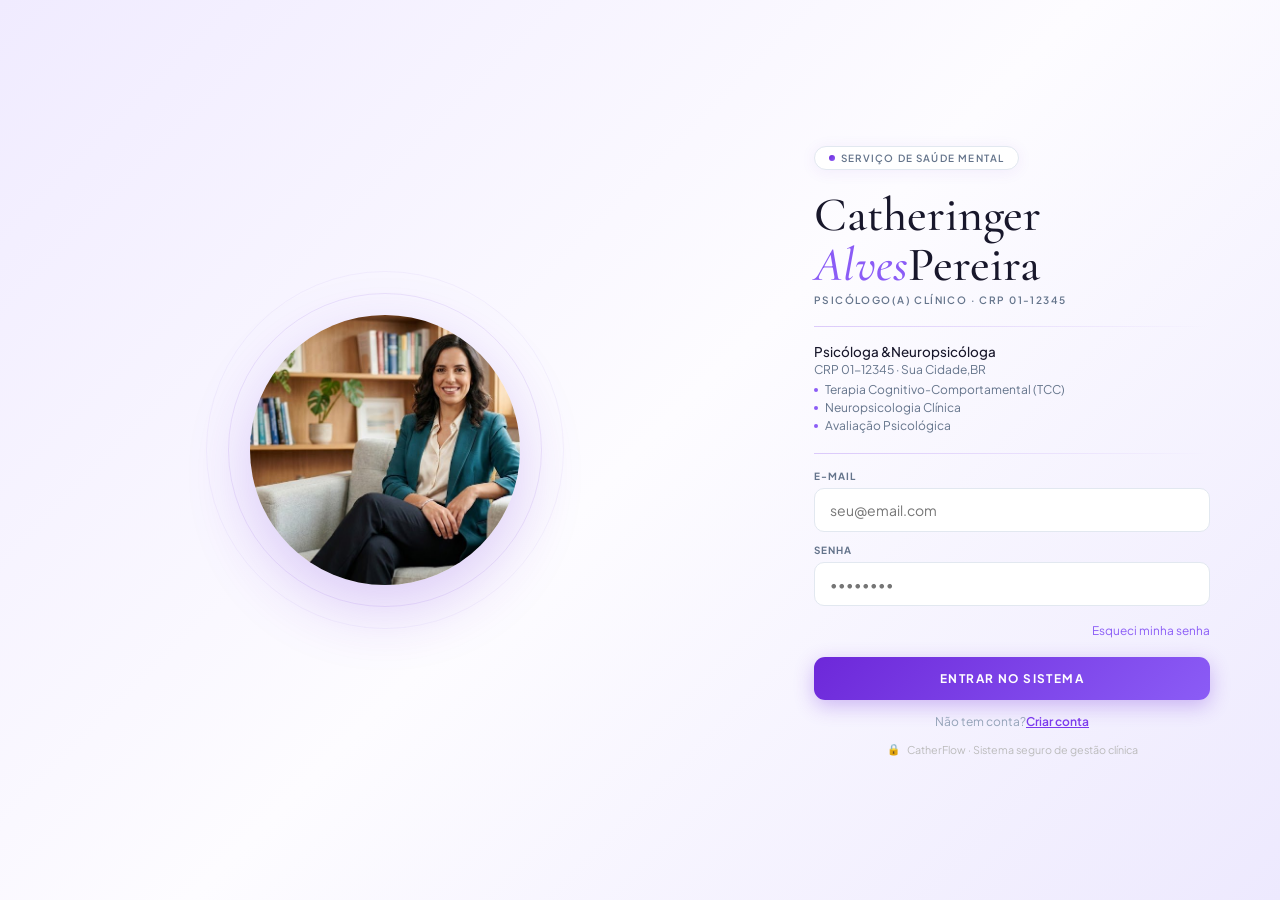
==== commit 3aad01a4: "index.html" ====
--- a/index.html
+++ b/index.html
@@ -1,1151 +1,41 @@
-<!DOCTYPE html>
-<html lang="pt-BR">
-<head>
-<meta charset="UTF-8">
-<meta name="viewport" content="width=device-width, initial-scale=1.0">
-<title>CatherFlow — Clínica Psicológica</title>
-<link href="https://fonts.googleapis.com/css2?family=Cormorant+Garamond:ital,wght@0,400;0,500;0,600;1,400&family=Plus+Jakarta+Sans:wght@300;400;500;600;700&display=swap" rel="stylesheet">
-<style>*,*::before,*::after{box-sizing:border-box;margin:0;padding:0}:root{--card-bg:#fff;--p1:#5b21b6;--p2:#7c3aed;--p3:#8b5cf6;--p4:#a78bfa;--p5:#c4b5fd;--p6:#ede9fe;--p7:#f5f3ff;--grad:linear-gradient(135deg,#6d28d9 0%,#8b5cf6 100%);--grad2:linear-gradient(135deg,#4c1d95 0%,#6d28d9 100%);--text:#18172b;--muted:#64748b;--muted2:#94a3b8;--border:#e2e8f0;--border2:#f1f5f9;--bg:#f8f7ff;--white:#fff;--sw:220px;--r:14px;--rs:9px;--sh:0 2px 16px rgba(109,40,217,.07);--shm:0 8px 32px rgba(109,40,217,.13);--fd:'Cormorant Garamond',serif;--fb:'Plus Jakarta Sans',sans-serif;}body{font-family:var(--fb);background:var(--bg);color:var(--text);min-height:100vh;-webkit-font-smoothing:antialiased}#login-page{min-height:100vh;background:linear-gradient(135deg,#f0ebff,#fdfcff 50%,#ede9fe);display:flex;align-items:center;justify-content:center}.ll{flex:1;display:flex;align-items:center;justify-content:center;padding:60px}.lpw{position:relative;width:270px;height:270px}.lpw::before{content:'';position:absolute;inset:-22px;border-radius:50%;border:1px solid rgba(109,40,217,.1)}.lpw::after{content:'';position:absolute;inset:-44px;border-radius:50%;border:1px solid rgba(109,40,217,.05)}.lp{width:270px;height:270px;border-radius:50%;background:var(--grad);display:flex;align-items:center;justify-content:center;box-shadow:0 24px 64px rgba(109,40,217,.22);font-family:var(--fd);font-size:76px;color:#fff}.lr{flex:1;padding:60px 70px 60px 44px;max-width:510px}.lbadge{display:inline-flex;align-items:center;gap:6px;background:var(--card-bg);border:1px solid var(--border);border-radius:20px;padding:5px 14px;font-size:.62rem;font-weight:600;letter-spacing:.12em;text-transform:uppercase;color:var(--muted);margin-bottom:20px;box-shadow:var(--sh)}.lbadge::before{content:'';width:6px;height:6px;border-radius:50%;background:var(--grad);flex-shrink:0}.lname{font-family:var(--fd);font-size:3rem;line-height:1.05;color:var(--text);margin-bottom:4px;font-weight:500}.lname em{font-style:italic;color:var(--p3)}.ltitle{font-size:.63rem;font-weight:600;letter-spacing:.14em;text-transform:uppercase;color:var(--muted);margin-bottom:20px}.ldiv{height:1px;background:linear-gradient(90deg,var(--p2),transparent);margin:16px 0;opacity:.25}.lbio{font-size:.84rem;font-weight:500;margin-bottom:2px}.lbio2{font-size:.75rem;color:var(--muted);margin-bottom:5px}.llist{list-style:none;margin-top:5px}.llist li{font-size:.75rem;color:var(--muted);display:flex;align-items:center;gap:7px;margin-bottom:3px}.llist li::before{content:'';width:4px;height:4px;border-radius:50%;background:var(--p3);flex-shrink:0}.lf{margin-bottom:12px}.lf label{display:block;font-size:.62rem;font-weight:700;letter-spacing:.1em;text-transform:uppercase;color:var(--muted);margin-bottom:6px}.lf input{width:100%;padding:12px 15px;border:1.5px solid var(--border);border-radius:10px;font-family:var(--fb);font-size:.875rem;color:var(--text);background:#fff;outline:none;transition:border-color .2s,box-shadow .2s}.lf input:focus{border-color:var(--p3);box-shadow:0 0 0 3px rgba(139,92,246,.1)}.lfgt{text-align:right;margin-bottom:18px}.lfgt a{font-size:.74rem;color:var(--p3);text-decoration:none}.btnl{width:100%;padding:14px;background:var(--grad);color:#fff;border:none;border-radius:11px;font-family:var(--fb);font-size:.74rem;font-weight:700;letter-spacing:.12em;text-transform:uppercase;cursor:pointer;transition:opacity .2s,transform .1s;box-shadow:0 6px 20px rgba(109,40,217,.3)}.btnl:hover{opacity:.9;transform:translateY(-1px)}.lfoot{text-align:center;margin-top:13px;font-size:.67rem;color:#bbb;display:flex;align-items:center;justify-content:center;gap:7px}#app{display:none;min-height:100vh}.sidebar{position:fixed;left:0;top:0;bottom:0;width:var(--sw);background:var(--card-bg);border-right:1px solid var(--border);display:flex;flex-direction:column;z-index:100;box-shadow:2px 0 20px rgba(109,40,217,.04)}.slogo{padding:18px 16px;display:flex;align-items:center;gap:10px;border-bottom:1px solid var(--border2)}.sli{width:34px;height:34px;background:var(--grad);border-radius:9px;display:flex;align-items:center;justify-content:center;color:#fff;font-weight:700;font-size:1rem;flex-shrink:0;box-shadow:0 4px 12px rgba(109,40,217,.3)}.slt strong{font-family:var(--fb);font-weight:700;display:block;font-size:.88rem;font-weight:700;line-height:1.2;letter-spacing:-.2px}.slt span{font-size:.58rem;color:var(--muted);text-transform:uppercase;letter-spacing:.08em}.snav{flex:1;padding:14px 10px;overflow-y:auto}.nsl{font-size:.57rem;font-weight:700;letter-spacing:.12em;text-transform:uppercase;color:var(--muted2);padding:0 8px;margin:15px 0 5px}.ni{display:flex;align-items:center;gap:9px;padding:9px 11px;border-radius:10px;cursor:pointer;transition:all .15s;font-size:.81rem;font-weight:500;color:var(--muted);margin-bottom:2px;user-select:none}.ni:hover{background:var(--p7);color:var(--p2)}.ni.active{background:var(--grad);color:#fff;box-shadow:0 4px 14px rgba(109,40,217,.28)}.ni .badge{margin-left:auto;background:var(--p6);color:var(--p2);font-size:.59rem;font-weight:700;padding:2px 8px;border-radius:10px}.ni.active .badge{background:rgba(255,255,255,.25);color:#fff}.nico{width:15px;height:15px;flex-shrink:0}.su{padding:12px 14px;border-top:1px solid var(--border2);background:var(--card-bg)}.uc{display:flex;align-items:center;gap:10px}.ua{width:32px;height:32px;border-radius:50%;background:var(--grad);color:#fff;display:flex;align-items:center;justify-content:center;font-size:.72rem;font-weight:700;flex-shrink:0;box-shadow:0 2px 8px rgba(109,40,217,.25)}.ui strong{display:block;font-size:.74rem;font-weight:600}.ui span{font-size:.59rem;color:var(--muted)}.dbs{display:flex;align-items:center;gap:6px;padding:7px 14px;font-size:.59rem;font-weight:600;border-top:1px solid var(--border2);color:var(--muted)}.dbd{width:6px;height:6px;border-radius:50%;background:#d1d5db;flex-shrink:0}.dbd.connected{background:#10b981}.dbd.error{background:#ef4444}.dbd.loading{background:#f59e0b;animation:pulse 1s infinite}@keyframes pulse{0%,100%{opacity:1}50%{opacity:.35}}.dkt{display:flex;align-items:center;gap:7px;margin-top:10px;font-size:.69rem;color:var(--muted)}.tkt{width:34px;height:19px;background:var(--border);border-radius:10px;position:relative;cursor:pointer;margin-left:auto;transition:background .2s;flex-shrink:0}.tkth{position:absolute;left:2px;top:2px;width:15px;height:15px;background:var(--card-bg);border-radius:50%;transition:left .2s;box-shadow:0 1px 4px rgba(0,0,0,.15)}.main{margin-left:var(--sw);min-height:100vh;padding:32px 40px}.page{display:none}.page.active{display:block;animation:fu .22s ease}@keyframes fu{from{opacity:0;transform:translateY(6px)}to{opacity:1;transform:translateY(0)}}.ph{display:flex;align-items:flex-start;justify-content:space-between;margin-bottom:26px;gap:14px}.pt{font-family:var(--fd);font-size:2rem;font-weight:500;line-height:1.15;letter-spacing:-.3px}.ps{font-size:.77rem;color:var(--muted);margin-top:3px}.pa{display:flex;gap:9px;align-items:center;flex-shrink:0}.btn{display:inline-flex;align-items:center;gap:7px;border-radius:10px;font-family:var(--fb);font-weight:600;cursor:pointer;transition:all .15s;border:none;font-size:.77rem;padding:9px 17px;white-space:nowrap}.btnp{background:var(--grad);color:#fff;box-shadow:0 4px 14px rgba(109,40,217,.28)}.btnp:hover{opacity:.9;transform:translateY(-1px)}.btno{background:#fff;color:var(--p2);border:1.5px solid var(--p3)}.btno:hover{background:var(--p7)}.btng{background:transparent;color:var(--muted);border:1.5px solid var(--border)}.btng:hover{border-color:var(--muted2);color:var(--text)}.btnd{background:#fff1f2;color:#e11d48;border:1.5px solid #fecdd3}.btnd:hover{background:#ffe4e6}.btns{padding:7px 12px;font-size:.72rem}.sg{display:grid;grid-template-columns:repeat(4,1fr);gap:14px;margin-bottom:22px}.sc{border-radius:var(--r);padding:20px;cursor:pointer;transition:all .18s;position:relative;overflow:hidden}.scp{background:var(--card-bg);border:1px solid var(--border);box-shadow:var(--sh)}.scp:hover{border-color:var(--p4);box-shadow:var(--shm);transform:translateY(-2px)}.scg{background:var(--grad);color:#fff;box-shadow:0 8px 28px rgba(109,40,217,.3)}.scg:hover{transform:translateY(-2px);box-shadow:0 12px 36px rgba(109,40,217,.38)}.scg2{background:var(--grad2);color:#fff;box-shadow:0 8px 28px rgba(76,29,149,.28)}.scg2:hover{transform:translateY(-2px)}.sc::before{content:'';position:absolute;right:-20px;top:-20px;width:80px;height:80px;border-radius:50%;background:rgba(255,255,255,.06)}.sl{font-size:.59rem;font-weight:700;letter-spacing:.1em;text-transform:uppercase;display:flex;align-items:center;gap:5px;margin-bottom:10px;opacity:.8}.scp .sl{color:var(--muted)}.sv{font-family:var(--fd);font-size:2.6rem;line-height:1;margin-bottom:4px;font-weight:500}.scp .sv{color:var(--p2)}.scg .sv,.scg2 .sv{color:#fff}.ssub{font-size:.69rem;opacity:.75}.spill{display:inline-block;font-size:.67rem;font-weight:600;padding:3px 10px;border-radius:6px;margin-top:5px}.scg .spill,.scg2 .spill{background:rgba(255,255,255,.2);color:#fff}.scp .spill{background:var(--p6);color:var(--p2)}.qa{display:flex;gap:9px;margin-bottom:22px;flex-wrap:wrap}.qb{display:inline-flex;align-items:center;gap:7px;background:var(--card-bg);color:var(--text);border:1px solid var(--border);border-radius:10px;padding:9px 16px;font-family:var(--fb);font-size:.76rem;font-weight:500;cursor:pointer;transition:all .14s;box-shadow:var(--sh)}.qb:hover{border-color:var(--p4);color:var(--p2);background:var(--p7);transform:translateY(-1px)}.qba{background:var(--grad);color:#fff;border-color:transparent;box-shadow:0 4px 14px rgba(109,40,217,.28)}.qba:hover{opacity:.9;transform:translateY(-1px)}.card{background:var(--card-bg);border:1px solid var(--border);border-radius:var(--r);overflow:hidden;margin-bottom:14px;box-shadow:var(--sh)}.ch{display:flex;align-items:center;justify-content:space-between;padding:14px 18px;border-bottom:1px solid var(--border2);background:linear-gradient(90deg,var(--p7),#fff)}.cht{font-family:var(--fb);font-weight:700;font-size:.62rem;font-weight:700;letter-spacing:.1em;text-transform:uppercase;color:var(--muted);display:flex;align-items:center;gap:7px}.cht svg{color:var(--p2);flex-shrink:0}.cb{padding:4px 0}.sr{display:flex;align-items:center;padding:11px 18px;gap:12px;cursor:pointer;transition:background .12s;border-bottom:1px solid var(--border2)}.sr:last-child{border-bottom:none}.sr:hover{background:var(--p7)}.srt{font-size:.75rem;font-weight:700;color:var(--p2);width:44px;flex-shrink:0}.sra{width:30px;height:30px;border-radius:50%;background:var(--grad);color:#fff;display:flex;align-items:center;justify-content:center;font-size:.65rem;font-weight:700;flex-shrink:0}.srn{font-size:.83rem;font-weight:700;font-family:var(--fb);}.srtg{font-family:var(--fb);font-weight:500;font-size:.68rem;color:var(--muted)}.srab{margin-left:auto;font-size:.67rem;font-weight:700;color:var(--p2);background:var(--p6);border:none;border-radius:7px;padding:5px 11px;cursor:pointer;transition:all .13s;flex-shrink:0}.srab:hover{background:var(--p5)}.ar,.br{display:flex;align-items:center;padding:11px 18px;gap:11px;cursor:pointer;transition:background .12s;border-bottom:1px solid var(--border2)}.ar:last-child,.br:last-child{border-bottom:none}.ar:hover,.br:hover{background:var(--p7)}.an{font-family:var(--fb);font-weight:600;font-size:.83rem;font-weight:500;flex:1}.dp{font-size:.65rem;font-weight:700;color:var(--p1);background:var(--p6);padding:3px 10px;border-radius:6px;white-space:nowrap}.bd{font-size:.67rem;font-weight:700;color:var(--p2);background:var(--p7);padding:4px 10px;border-radius:6px;border:1px solid var(--p5)}.g2{display:grid;grid-template-columns:1fr 1fr;gap:14px}.sb{display:flex;align-items:center;gap:10px;background:var(--card-bg);border:1.5px solid var(--border);border-radius:11px;padding:10px 16px;margin-bottom:16px;transition:all .2s;box-shadow:var(--sh)}.sb:focus-within{border-color:var(--p3);box-shadow:0 0 0 3px rgba(139,92,246,.1)}.sb input{border:none;outline:none;flex:1;font-family:var(--fb);font-size:.83rem;background:transparent;color:var(--text)}.pgrid{display:grid;grid-template-columns:1fr 1fr;gap:14px}.pc{background:var(--card-bg);border:1px solid var(--border);border-radius:var(--r);padding:18px;cursor:pointer;transition:all .18s;box-shadow:var(--sh)}.pc:hover{border-color:var(--p4);box-shadow:var(--shm);transform:translateY(-2px)}.pct{display:flex;align-items:center;gap:13px;margin-bottom:14px}.pav{width:42px;height:42px;border-radius:12px;background:var(--grad);color:#fff;display:flex;align-items:center;justify-content:center;font-weight:700;font-size:1rem;flex-shrink:0;box-shadow:0 4px 12px rgba(109,40,217,.25)}.pn{font-family:var(--fb);font-weight:600;font-weight:700;font-size:.91rem;letter-spacing:-.1px}.pp{font-size:.73rem;color:var(--muted);margin-top:1px}.pd{display:grid;grid-template-columns:1fr 1fr 1fr;gap:7px}.pdi{font-size:.72rem;color:var(--muted);display:flex;flex-direction:column;gap:2px}.pdi strong{color:var(--text);font-weight:600;font-size:.79rem}.pft{margin-top:12px;padding-top:12px;border-top:1px solid var(--border2);display:flex;align-items:center;justify-content:space-between}.pst{display:flex;align-items:center;gap:6px;font-size:.7rem;color:var(--muted)}.psd{width:6px;height:6px;border-radius:50%;background:var(--p3);flex-shrink:0}.pfh{background:linear-gradient(135deg,#f8f7ff,#ede9fe);border:1px solid var(--p5);border-radius:var(--r);padding:0;margin-bottom:16px;overflow:hidden}.pfh-top{display:flex;align-items:flex-start;gap:18px;padding:22px 24px 18px}.pfh-info{flex:1;min-width:0}.pfh-actions{display:flex;align-items:center;gap:10px;padding:12px 24px;border-top:1px solid rgba(139,92,246,.13);background:rgba(255,255,255,.45)}.pfh-actions .act-main{display:flex;align-items:center;gap:7px;padding:9px 18px;background:var(--grad);color:#fff;border:none;border-radius:9px;font-family:var(--fb);font-size:.75rem;font-weight:700;cursor:pointer;box-shadow:0 3px 10px rgba(109,40,217,.22);transition:opacity .15s,box-shadow .15s;flex-shrink:0}.pfh-actions .act-main:hover{opacity:.88;box-shadow:0 5px 14px rgba(109,40,217,.3)}.pfh-actions .act-sep{flex:1}.pfh-actions .act-sec{display:flex;align-items:center;gap:6px;padding:8px 14px;background:transparent;border:1.5px solid rgba(139,92,246,.25);border-radius:8px;font-family:var(--fb);font-size:.72rem;font-weight:600;color:var(--p3);cursor:pointer;transition:background .15s,border-color .15s}.pfh-actions .act-sec:hover{background:rgba(139,92,246,.07);border-color:var(--p3)}.pfh-actions .act-del{display:flex;align-items:center;gap:5px;padding:8px 12px;background:transparent;border:none;font-family:var(--fb);font-size:.72rem;font-weight:500;color:#c4b5c4;cursor:pointer;transition:color .15s;border-radius:8px}.pfh-actions .act-del:hover{color:#dc2626;background:rgba(220,38,38,.05)}.pfav{width:52px;height:52px;border-radius:14px;background:var(--grad);color:#fff;display:flex;align-items:center;justify-content:center;font-size:1.3rem;font-weight:700;flex-shrink:0;box-shadow:0 6px 20px rgba(109,40,217,.28)}.pfn{font-family:var(--fb);font-size:1.15rem;font-weight:700;margin-bottom:5px;letter-spacing:-.2px}.pfm{font-size:.75rem;color:var(--muted);display:flex;gap:12px;flex-wrap:wrap;font-family:var(--fb);font-weight:500;margin-bottom:12px}.pfmetrics{display:flex;gap:10px;flex-wrap:wrap}.pfmet{background:rgba(255,255,255,.75);border:1.5px solid rgba(139,92,246,.14);border-radius:10px;padding:10px 16px;display:flex;flex-direction:column;min-width:110px}.pfmet-v{font-family:var(--fb);font-size:1rem;font-weight:700;color:var(--p2);line-height:1.2}.pfmet-v.txt{font-size:.82rem;font-weight:600;line-height:1.3;margin-bottom:2px}.pfmet-l{font-size:.57rem;color:var(--muted);text-transform:uppercase;letter-spacing:.07em;font-weight:600;margin-top:3px}.pfs{display:none}.pfst{text-align:center;background:var(--card-bg);border-radius:10px;padding:10px 16px;border:1px solid var(--border);box-shadow:var(--sh)}.pfsv{font-family:var(--fb);font-size:1.6rem;color:var(--p2);line-height:1;font-weight:700}.pfsv.txt{font-size:.82rem;font-weight:600;line-height:1.3;margin-bottom:2px}.pfsl{font-size:.57rem;color:var(--muted);text-transform:uppercase;letter-spacing:.08em;margin-top:2px;font-family:var(--fb);font-weight:600}.si{display:flex;align-items:flex-start;padding:13px 18px;gap:13px;cursor:pointer;transition:background .12s;border-bottom:1px solid var(--border2)}.si:last-child{border-bottom:none}.si:hover{background:var(--p7)}.sid{width:8px;height:8px;border-radius:50%;background:var(--p4);flex-shrink:0;margin-top:5px}.sidt{font-family:var(--fb);font-weight:700;font-size:.7rem;font-weight:700;color:var(--p2);width:72px;flex-shrink:0}.sitn{font-size:.83rem;font-weight:700;font-family:var(--fb);letter-spacing:-.1px}.sipv{font-size:.72rem;color:var(--muted);margin-top:2px;white-space:nowrap;overflow:hidden;text-overflow:ellipsis;max-width:340px}.sin{font-family:var(--fb);font-weight:700;margin-left:auto;font-size:.65rem;color:var(--muted);background:var(--p6);padding:3px 9px;border-radius:6px;flex-shrink:0;font-weight:600}.al{display:grid;grid-template-columns:1fr 1fr;gap:18px}.acc,.wc{background:var(--card-bg);border:1px solid var(--border);border-radius:var(--r);padding:22px;box-shadow:var(--sh)}.ach,.whr{display:flex;align-items:center;justify-content:space-between;margin-bottom:16px}.ach h3,.whr h3{font-family:var(--fd);font-size:1.1rem;font-weight:500}.acn{display:flex;gap:5px}.acn button{width:28px;height:28px;border:1px solid var(--border);border-radius:8px;background:#fff;cursor:pointer;display:flex;align-items:center;justify-content:center;transition:all .13s;font-size:.8rem;color:var(--muted)}.acn button:hover{border-color:var(--p3);color:var(--p2);background:var(--p7)}.cg{display:grid;grid-template-columns:repeat(7,1fr);gap:4px}.cdh{text-align:center;font-size:.62rem;font-weight:700;letter-spacing:.07em;text-transform:uppercase;color:var(--muted2);padding:5px 0 10px}.cd{text-align:center;padding:9px 4px;border-radius:10px;font-size:.88rem;cursor:pointer;transition:all .14s;position:relative;font-weight:500}.cd:hover{background:var(--p6);color:var(--p2)}.cd.today{background:var(--grad);color:#fff;font-weight:700;box-shadow:0 3px 12px rgba(109,40,217,.32)}.cd.sel{background:#ede9fe;color:#6d28d9;font-weight:700;border:2px solid #7c3aed}.cd.has{font-weight:700;color:var(--p2)}.cd.prox{font-weight:700;color:#059669}.cd.inweek{background:var(--p7);color:var(--p2);font-weight:600}.cd.om{color:#cbd5e1}.cdot{position:absolute;bottom:3px;left:50%;transform:translateX(-50%);width:4px;height:4px;border-radius:50%;background:var(--p3)}.cd.today .cdot{background:rgba(255,255,255,.75)}.ib{background:linear-gradient(135deg,#fffbeb,#fef3c7);border:1px solid #fde68a;border-radius:11px;padding:13px 17px;display:flex;align-items:center;gap:9px;margin-bottom:18px;font-size:.81rem;color:#92400e}.rs{background:var(--card-bg);border:1px solid var(--border);border-radius:var(--r);margin-bottom:13px;overflow:hidden;box-shadow:var(--sh)}.rsh{padding:13px 18px;border-bottom:1px solid var(--border2);font-size:.62rem;font-weight:700;letter-spacing:.09em;text-transform:uppercase;color:var(--muted);display:flex;align-items:center;gap:7px;background:linear-gradient(90deg,var(--p7),#fff)}.rsh svg{color:var(--p2)}.rsb{padding:14px 18px}.psr{display:flex;align-items:center;gap:13px;padding:10px 11px;cursor:pointer;border-radius:10px;transition:all .12s;margin-bottom:3px}.psr:hover{background:var(--p7);transform:translateX(3px)}.rmeta{display:flex;gap:18px;margin-bottom:18px;flex-wrap:wrap}.rmi{font-size:.75rem;color:var(--muted);display:flex;align-items:center;gap:5px;background:var(--p7);padding:6px 12px;border-radius:7px;border:1px solid var(--p6)}.rmi strong{color:var(--text)}.rbody{font-family:var(--fb);font-size:.83rem;line-height:1.82;color:var(--text);white-space:pre-wrap;background:linear-gradient(135deg,var(--p7),#fff);border-radius:10px;padding:18px;margin-bottom:18px;border:1px solid var(--p6)}.fc{background:var(--card-bg);border:1px solid var(--border);border-radius:var(--r);padding:15px 18px;margin-bottom:18px;box-shadow:var(--sh)}.fl{font-size:.59rem;font-weight:700;text-transform:uppercase;letter-spacing:.09em;color:var(--muted);display:flex;align-items:center;gap:6px;margin-bottom:10px}.fr{display:grid;grid-template-columns:1fr 165px 165px;gap:9px}.fi{padding:9px 12px;border:1.5px solid var(--border);border-radius:9px;font-family:var(--fb);font-size:.79rem;outline:none;width:100%;transition:border-color .2s;background:var(--card-bg);color:var(--text)}.fi:focus{border-color:var(--p3)}.cs{background:var(--card-bg);border:1px solid var(--border);border-radius:var(--r);padding:22px;margin-bottom:14px;box-shadow:var(--sh)}.cs h3{font-family:var(--fd);font-size:1.1rem;font-weight:500;margin-bottom:16px}.cr{display:flex;align-items:center;justify-content:space-between;padding:11px 0;border-bottom:1px solid var(--border2)}.cr:last-child{border-bottom:none}.cr label{font-size:.83rem;font-weight:500}.cr span{font-size:.7rem;color:var(--muted);display:block}.frow{margin-bottom:13px}.flabel{display:block;font-size:.62rem;font-weight:700;text-transform:uppercase;letter-spacing:.08em;color:var(--muted);margin-bottom:6px}.finput,.ftextarea,.fselect{width:100%;padding:10px 13px;border:1.5px solid var(--border);border-radius:9px;font-family:var(--fb);font-size:.83rem;outline:none;transition:border-color .2s,box-shadow .2s;color:var(--text);background:#fff}.finput:focus,.ftextarea:focus,.fselect:focus{border-color:var(--p3);box-shadow:0 0 0 3px rgba(139,92,246,.09)}.ftextarea{resize:vertical;min-height:78px;line-height:1.55}.mo{position:fixed;inset:0;background:rgba(15,10,40,.42);backdrop-filter:blur(4px);display:flex;align-items:center;justify-content:center;z-index:999;opacity:0;pointer-events:none;transition:opacity .18s;padding:20px}.mo.open{opacity:1;pointer-events:all}.modal{background:var(--card-bg);border-radius:16px;padding:26px;width:490px;max-width:100%;max-height:90vh;overflow-y:auto;transform:translateY(14px);transition:transform .18s;box-shadow:0 24px 60px rgba(15,10,40,.18)}.mo.open .modal{transform:translateY(0)}.modlg{width:600px}.moh{display:flex;align-items:flex-start;justify-content:space-between;margin-bottom:20px;gap:13px}.mot{font-family:var(--fd);font-size:1.3rem;font-weight:500}.most{font-size:.73rem;color:var(--muted);margin-top:2px}.moc{width:28px;height:28px;border-radius:8px;border:1px solid var(--border);background:#fff;cursor:pointer;display:flex;align-items:center;justify-content:center;color:var(--muted);font-size:.84rem;flex-shrink:0;transition:all .13s}.moc:hover{border-color:var(--muted2);color:var(--text)}.moa{display:flex;gap:8px;justify-content:flex-end;margin-top:18px}.sds{margin-bottom:15px}.sds h4{font-size:.59rem;font-weight:700;letter-spacing:.09em;text-transform:uppercase;color:var(--muted);margin-bottom:7px;display:flex;align-items:center;gap:5px}.sds h4 svg{color:var(--p3)}.sdt{font-size:.83rem;line-height:1.68;color:var(--text);background:var(--p7);border-radius:9px;padding:11px 13px;border:1px solid var(--p6)}.iab{display:inline-flex;align-items:center;gap:5px;background:linear-gradient(90deg,var(--p6),var(--p7));color:var(--p1);font-size:.64rem;font-weight:700;padding:4px 10px;border-radius:7px;margin-bottom:8px;border:1px solid var(--p5)}.cfbox{background:var(--card-bg);border-radius:16px;padding:28px;width:400px;max-width:100%;transform:translateY(14px);transition:transform .18s;box-shadow:0 24px 60px rgba(15,10,40,.2);text-align:center}.mo.open .cfbox{transform:translateY(0)}.cficon{width:52px;height:52px;border-radius:50%;background:#fff1f2;display:flex;align-items:center;justify-content:center;margin:0 auto 14px;font-size:1.4rem}.cftit{font-family:var(--fd);font-size:1.3rem;font-weight:500;margin-bottom:6px}.cftxt{font-size:.81rem;color:var(--muted);line-height:1.6;margin-bottom:22px}.spin{width:16px;height:16px;border:2px solid rgba(109,40,217,.15);border-top-color:var(--p2);border-radius:50%;animation:spin .65s linear infinite;flex-shrink:0}@keyframes spin{to{transform:rotate(360deg)}}.es{text-align:center;padding:48px 20px;color:var(--muted)}.es .ei{font-size:2.2rem;margin-bottom:10px;opacity:.55}.es p{font-size:.83rem}.bc{display:flex;align-items:center;gap:7px;font-size:.75rem;color:var(--muted);margin-bottom:18px}.bc a{color:var(--p2);text-decoration:none;cursor:pointer;font-weight:500}.bc a:hover{text-decoration:underline}.bcs{color:#cbd5e1}.toast{position:fixed;bottom:24px;right:24px;background:#18172b;color:#fff;padding:12px 20px;border-radius:11px;font-size:.77rem;font-weight:500;z-index:9999;box-shadow:0 10px 30px rgba(0,0,0,.22);animation:fu .2s ease;border-left:3px solid var(--p3)}.lo{display:flex;align-items:center;justify-content:center;padding:44px;gap:10px;color:var(--muted);font-size:.83rem}/* ===== DARK MODE — reescrito com variáveis CSS ===== */
-body.dark{
-  --card-bg:#1e1a40;--text:#e0dcf5;--muted:#9490c8;--muted2:#6b659a;
-  --border:#2e2a55;--border2:#251f4a;--bg:#12102a;--white:#1e1a40;
-  --p6:#1e1855;--p7:#181435;--sh:0 2px 16px rgba(0,0,0,.25);--shm:0 8px 32px rgba(0,0,0,.4);
-  background:#12102a;color:#e0dcf5;color-scheme:dark;
-}
-/* Base: todos os textos herdam a cor correta */
-body.dark,body.dark *{color:inherit}
-/* Elementos raiz de texto */
-body.dark body,body.dark #app,body.dark .main,body.dark .page,body.dark .sidebar{background:var(--bg);color:var(--text)}
-/* Sidebar */
-body.dark .sidebar{background:#12102a!important;border-color:var(--border)!important}
-body.dark .slogo{background:#12102a!important;border-color:var(--border)!important}
-body.dark .slt strong{color:#e0dcf5!important}
-body.dark .slt span{color:#6b659a!important}
-body.dark .snav{background:#12102a!important}
-body.dark .su,body.dark .dbs{background:#12102a!important;border-color:var(--border)!important;color:#9490c8!important}
-body.dark .su strong{color:#e0dcf5!important}
-body.dark .ui span{color:#6b659a!important}
-body.dark .ni{color:#9490c8!important}
-body.dark .ni:hover{background:#1e1a40!important;color:#c4bfe8!important}
-body.dark .ni.active{background:var(--grad)!important;color:#fff!important}
-body.dark .ni .badge{background:#251f4a!important;color:#a78bfa!important}
-body.dark .nsl{color:#4a4770!important}
-/* Pages */
-body.dark .page,body.dark .ph{background:#12102a!important}
-body.dark .pt{color:#e0dcf5!important}
-body.dark .ps{color:#9490c8!important}
-/* Cards genéricos */
-body.dark .card,body.dark .cs,body.dark .acc,body.dark .wc,body.dark .rs,body.dark .fc,body.dark .pfst{background:#1e1a40!important;border-color:var(--border)!important}
-body.dark .ch{background:linear-gradient(90deg,#181435,#1e1a40)!important;border-color:var(--border)!important}
-body.dark .cht{color:#9490c8!important}
-body.dark .cht svg{color:#a78bfa!important}
-body.dark .cb{background:#1e1a40!important}
-/* Card header h3 */
-body.dark .cs h3,body.dark .ach h3,body.dark .whr h3{color:#e0dcf5!important}
-/* Rows dentro de cards */
-body.dark .sr,body.dark .ar,body.dark .br,body.dark .si,body.dark .psr{background:#1e1a40!important;border-color:var(--border)!important;color:#c4bfe8!important}
-body.dark .sr:hover,body.dark .ar:hover,body.dark .br:hover,body.dark .si:hover,body.dark .psr:hover{background:#241e4e!important}
-body.dark .srn,body.dark .an,body.dark .sitn{color:#e0dcf5!important}
-body.dark .srtg,body.dark .sipv,body.dark .ssub{color:#6b659a!important}
-/* Badges dentro de rows */
-body.dark .dp{background:#251f4a!important;color:#a78bfa!important}
-body.dark .bd{background:#1e1a40!important;border-color:#3b2d6e!important;color:#a78bfa!important}
-body.dark .sin{background:#13102e!important;color:#a78bfa!important}
-body.dark .srab{background:#251f4a!important;color:#a78bfa!important}
-body.dark .sidt{color:#a78bfa!important}
-/* Sessões hoje — horário roxo */
-body.dark .srt{color:#a78bfa!important}
-/* Stat cards dashboard */
-body.dark .scp{background:#1e1a40!important;border-color:var(--border)!important}
-body.dark .scp .sl{color:#9490c8!important}
-body.dark .scp .sv{color:#a78bfa!important}
-body.dark .scp .ssub{color:#6b659a!important}
-body.dark .scp .spill{background:#251f4a!important;color:#a78bfa!important}
-/* Botões */
-body.dark .btn.btng,body.dark .btn.btno{background:#1e1a40!important;border-color:var(--border)!important;color:#c4bfe8!important}
-body.dark .btn.btng:hover,body.dark .btn.btno:hover{background:#241e4e!important;color:#e0dcf5!important}
-body.dark .qb:not(.qba){background:#1e1a40!important;border-color:var(--border)!important;color:#c4bfe8!important}
-body.dark .qb:not(.qba):hover{background:#241e4e!important;color:#e0dcf5!important}
-body.dark .acn button{background:#1e1a40!important;border-color:var(--border)!important;color:#9490c8!important}
-/* Inputs */
-body.dark .finput,body.dark .ftextarea,body.dark .fselect,body.dark .fi{background:#13102e!important;border-color:var(--border)!important;color:#e0dcf5!important}
-body.dark .finput::placeholder,body.dark .ftextarea::placeholder,body.dark .fi::placeholder{color:#4a4770!important}
-body.dark .flabel{color:#9490c8!important}
-body.dark .sb,body.dark .sb2{background:#1e1a40!important;border-color:var(--border)!important}
-body.dark .sb input{color:#e0dcf5!important;background:transparent!important}
-body.dark .sb input::placeholder{color:#4a4770!important}
-/* Settings rows */
-body.dark .cr{border-color:var(--border)!important}
-body.dark .cr label{color:#c4bfe8!important}
-body.dark .cr span{color:#6b659a!important}
-body.dark .tkt{background:#7c3aed!important}
-/* Modais */
-body.dark .mo{background:rgba(5,4,15,.85)!important}
-body.dark .modal,body.dark .cfbox{background:#1a1835!important;border:1px solid var(--border)!important;color:#e0dcf5!important}
-body.dark .modal *{color:#c4bfe8!important}
-body.dark .modal h1,body.dark .modal h2,body.dark .modal h3,body.dark .modal strong,body.dark .modal b,body.dark .mot,body.dark .cftit{color:#e0dcf5!important}
-body.dark .most,body.dark .cftxt{color:#9490c8!important}
-body.dark .moc{background:#1e1a40!important;border-color:var(--border)!important;color:#9490c8!important}
-body.dark .sds h4{color:#9490c8!important}
-body.dark .sdt{background:#13102e!important;border-color:#3b2d6e!important;color:#c4bfe8!important}
-body.dark .iab{background:linear-gradient(90deg,#251f4a,#1e1a40)!important;border-color:#3b2d6e!important;color:#a78bfa!important}
-body.dark .sblock{background:#13102e!important;border-color:#a78bfa!important;color:#c4bfe8!important}
-/* Perfil paciente */
-body.dark .pfh{background:linear-gradient(135deg,#1a1640,#221c50)!important;border-color:#3b2d6e!important}
-body.dark .pfh-top{background:transparent!important}
-body.dark .pfh-actions{background:rgba(30,26,64,.8)!important;border-color:#2e2a55!important}
-body.dark .pfh-actions .act-sec{border-color:#4a3a7a!important;color:#a78bfa!important}
-body.dark .pfh-actions .act-del{color:#9490c8!important}
-body.dark .pfn{color:#e0dcf5!important}
-body.dark .pfm{color:#9490c8!important}
-body.dark .pfmet{background:rgba(30,26,64,.9)!important;border-color:#3b2d6e!important}
-body.dark .pfmet-v{color:#a78bfa!important}
-body.dark .pfmet-l{color:#6b659a!important}
-/* Cards pacientes */
-body.dark .pc{background:#1e1a40!important;border-color:var(--border)!important}
-body.dark .pc:hover{background:#241e4e!important;border-color:#7c3aed!important}
-body.dark .pn{color:#e0dcf5!important}
-body.dark .pp{color:#6b659a!important}
-/* Textos inline nos cards de paciente (via style="color:var(--muted)" etc.) */
-body.dark .pc span,body.dark .pc div{color:#9490c8}
-body.dark .pc strong{color:#c4bfe8!important}
-/* Agenda */
-body.dark .acc,body.dark .wc{background:#1e1a40!important;border-color:var(--border)!important}
-body.dark .cd{color:#c4bfe8!important}
-body.dark .cd.om{color:#3d3860!important}
-body.dark .cdh{color:#6b659a!important}
-body.dark .cd:hover{background:#2a1f55!important;color:#e0dcf5!important}
-body.dark .cd.today{background:var(--grad)!important;color:#fff!important}
-body.dark .cd.sel{background:#251f4a!important;color:#a78bfa!important;border-color:#7c3aed!important}
-body.dark .cd.has{color:#a78bfa!important}
-body.dark .ib{background:linear-gradient(135deg,#2a2010,#1e1810)!important;border-color:#78520a!important;color:#fbbf24!important}
-/* Agenda items */
-body.dark .agd,body.dark #aglist{background:#1e1a40!important;border-color:var(--border)!important}
-body.dark .agi{background:#1e1a40!important;border-color:var(--border)!important;color:#c4bfe8!important}
-body.dark .agi *{color:#c4bfe8!important}
-body.dark .agi strong,body.dark .agi b{color:#e0dcf5!important}
-body.dark .agh{color:#9490c8!important;border-color:var(--border)!important;background:#13102e!important}
-/* Relatório */
-body.dark .rs{background:#1e1a40!important;border-color:var(--border)!important}
-body.dark .rsh{background:linear-gradient(90deg,#181435,#1e1a40)!important;color:#9490c8!important;border-color:var(--border)!important}
-body.dark .rsh svg{color:#a78bfa!important}
-body.dark .rsb{background:#1e1a40!important}
-body.dark .rmeta{background:transparent!important}
-body.dark .rmi{background:#13102e!important;border-color:#3b2d6e!important;color:#9490c8!important}
-body.dark .rmi strong{color:#c4bfe8!important}
-body.dark .rbody{background:linear-gradient(135deg,#13102e,#1e1a40)!important;border-color:#3b2d6e!important;color:#c4bfe8!important}
-/* Breadcrumb */
-body.dark .bc{color:#6b659a!important}
-body.dark .bc a{color:#a78bfa!important}
-body.dark .bcs{color:#3d3860!important}
-/* Empty state */
-body.dark .es{color:#6b659a!important;background:transparent!important}
-body.dark .es p{color:#6b659a!important}
-/* Filtros de pesquisa */
-body.dark .fc{background:#1e1a40!important;border-color:var(--border)!important}
-body.dark .fl{color:#9490c8!important}
-/* Aniversários */
-body.dark .bday-hoje{background:var(--grad)!important;color:#fff!important}
-body.dark .bday-hoje *{color:#fff!important}
-body.dark .bday-amanha{background:#1e1a40!important;border-color:#3b2d6e!important;color:#c4bfe8!important}
-body.dark .bday-amanha *{color:#c4bfe8!important}
-/* Overrides de style inline — backgrounds claros → dark */
-body.dark [style*="background:#fff"]{background:#1e1a40!important}
-body.dark [style*="background:#fafbff"]{background:#13102e!important}
-body.dark [style*="background:#f8f7ff"]{background:#1e1a40!important}
-body.dark [style*="background:#f5f3ff"]{background:#181435!important}
-body.dark [style*="background:#ede9fe"]{background:#251f4a!important}
-body.dark [style*="background:#f0ebff"]{background:#1e1a40!important}
-body.dark [style*="background:linear-gradient(135deg,#f8f7ff"]{background:#1e1a40!important}
-body.dark [style*="background:linear-gradient(135deg,#f5f3ff"]{background:#181435!important}
-body.dark [style*="background:linear-gradient(135deg,#ede9fe"]{background:linear-gradient(135deg,#251f4a,#1e1a40)!important}
-body.dark [style*="background:linear-gradient(90deg,var(--p7)"]{background:linear-gradient(90deg,#181435,#1e1a40)!important}
-body.dark [style*="background:rgba(255,255,255,.45)"]{background:rgba(20,16,48,.8)!important}
-body.dark [style*="background:rgba(255,255,255,.7)"]{background:rgba(30,26,64,.8)!important}
-body.dark [style*="background:rgba(255,255,255,.75)"]{background:rgba(30,26,64,.9)!important}
-/* Overrides de style inline — cores de texto */
-body.dark [style*="color:#18172b"]{color:#e0dcf5!important}
-body.dark [style*="color:#64748b"]{color:#9490c8!important}
-body.dark [style*="color:var(--text)"]{color:#e0dcf5!important}
-body.dark [style*="color:var(--muted)"]{color:#9490c8!important}
-body.dark [style*="color:var(--p2)"]{color:#a78bfa!important}
-body.dark [style*="color:var(--p1)"]{color:#c4b5fd!important}
-/* Overrides de style inline — bordas */
-body.dark [style*="border-top:1px solid var(--border2)"]{border-color:#251f4a!important}
-body.dark [style*="border-color:var(--border)"]{border-color:#2e2a55!important}
-body.dark [style*="border:1px solid var(--border2)"]{border-color:#251f4a!important}
-body.dark [style*="border:1px solid var(--border)"]{border-color:#2e2a55!important}
-body.dark [style*="border:1.5px solid #e2e8f0"]{border-color:#3b2d6e!important}
-body.dark [style*="border:1px solid #e2e8f0"]{border-color:#2e2a55!important}
-body.dark [style*="border-top:1px solid #"]{border-color:#251f4a!important}.slabel{font-family:var(--fb);font-size:.6rem;font-weight:700;letter-spacing:.1em;text-transform:uppercase;color:var(--p2);display:flex;align-items:center;gap:5px;margin-bottom:8px}.sblock{background:var(--p7);border-left:3px solid var(--p4);border-radius:0 8px 8px 0;padding:11px 14px;font-family:var(--fb);font-size:.84rem;line-height:1.65;color:var(--text)}.smb{margin-bottom:16px}.spini{width:13px;height:13px;border-width:2px}.smb2{margin-bottom:14px}</style>
-</head>
-<body>
-
-<div id="login-page">
-  <div class="ll"><div class="lpw"><div class="lp" style="background:none;padding:0;overflow:hidden;border-radius:50%;box-shadow:0 24px 64px rgba(109,40,217,.22)"><img src="[data-uri]" style="width:100%;height:100%;object-fit:cover;object-position:center top" alt="Foto"></div></div></div>
-  <div class="lr">
-    <div class="lbadge">Serviço de Saúde Mental</div>
-    <div class="lname">Catheringer<br><em>Alves</em> Pereira</div>
-    <div class="ltitle">Psicólogo(a) Clínico · CRP 01-12345</div>
-    <div class="ldiv"></div>
-    <div class="lbio">Psicóloga &amp; Neuropsicóloga</div>
-    <div class="lbio2">CRP 01-12345 · Sua Cidade, BR</div>
-    <ul class="llist">
-      <li>Terapia Cognitivo-Comportamental (TCC)</li>
-      <li>Neuropsicologia Clínica</li>
-      <li>Avaliação Psicológica</li>
-    </ul>
-    <div class="ldiv" style="margin-top:20px"></div>
-
-    <div id="form-login">
-  <div class="lf">
-    <label>E-mail</label>
-    <input type="email" placeholder="seu@email.com" id="le">
-  </div>
-
-  <div class="lf">
-    <label>Senha</label>
-    <input type="password" placeholder="••••••••" id="lp">
-  </div>
-
-  <div class="lfgt">
-    <a href="#" onclick="doEsqueciSenha();return false">Esqueci minha senha</a>
-  </div>
-
-  <div class="lerr" id="lerr"></div>
-
-  <button class="btnl" id="btnLogin">Entrar no Sistema</button>
-
-  <div style="text-align:center;margin-top:14px;font-size:.75rem;color:#94a3b8">
-    Não tem conta? 
-    <a href="#" onclick="toggleForm('registro');return false" style="color:#7c3aed;font-weight:600">
-      Criar conta
-    </a>
-  </div>
-</div>
-
-    <div id="form-registro" style="display:none">
-      <div class="lf"><label>Nome completo *</label><input type="text" placeholder="Dra. Ana Silva" id="rn"></div>
-      <div class="lf"><label>CRP</label><input type="text" placeholder="01-00000" id="rcrp"></div>
-      <div class="lf"><label>E-mail *</label><input type="email" placeholder="seu@email.com" id="re"></div>
-      <div class="lf"><label>Senha * (mín. 6 caracteres)</label><input type="password" placeholder="••••••••" id="rp" onkeydown="if(event.key==='Enter')doRegistro()"></div>
-      <div class="lerr" id="rerr"></div>
-      <button class="btnl" id="btn-registro" onclick="doRegistro()">Criar Conta</button>
-      <div style="text-align:center;margin-top:14px;font-size:.75rem;color:#94a3b8">
-        Já tem conta? <a href="#" onclick="toggleForm('login');return false" style="color:#7c3aed;font-weight:600">Entrar</a>
-      </div>
-    </div>
-
-    <div class="lfoot"><span>🔒</span><span>CatherFlow · Sistema seguro de gestão clínica</span></div>
-  </div>
-</div>
-
-<div id="app">
-  <aside class="sidebar">
-    <div class="slogo">
-      <div class="sli">Ψ</div>
-      <div class="slt"><strong>CatherFlow</strong><span>Clínica Psicológica</span></div>
-    </div>
-    <nav class="snav">
-      <div class="nsl">Principal</div>
-      <div class="ni active" id="nav-dashboard" onclick="nav('dashboard')">
-        <svg class="nico" fill="none" viewBox="0 0 24 24" stroke="currentColor" stroke-width="2"><rect x="3" y="3" width="7" height="7" rx="1"/><rect x="14" y="3" width="7" height="7" rx="1"/><rect x="14" y="14" width="7" height="7" rx="1"/><rect x="3" y="14" width="7" height="7" rx="1"/></svg>Dashboard
-      </div>
-      <div class="ni" id="nav-pacientes" onclick="nav('pacientes')">
-        <svg class="nico" fill="none" viewBox="0 0 24 24" stroke="currentColor" stroke-width="2"><path d="M17 21v-2a4 4 0 0 0-4-4H5a4 4 0 0 0-4 4v2"/><circle cx="9" cy="7" r="4"/><path d="M23 21v-2a4 4 0 0 0-3-3.87"/><path d="M16 3.13a4 4 0 0 1 0 7.75"/></svg>Pacientes<span class="badge" id="badgep">…</span>
-      </div>
-      <div class="ni" id="nav-agenda" onclick="nav('agenda')">
-        <svg class="nico" fill="none" viewBox="0 0 24 24" stroke="currentColor" stroke-width="2"><rect x="3" y="4" width="18" height="18" rx="2"/><line x1="16" y1="2" x2="16" y2="6"/><line x1="8" y1="2" x2="8" y2="6"/><line x1="3" y1="10" x2="21" y2="10"/></svg>Agenda
-      </div>
-
-      <div class="ni" id="nav-historico" onclick="nav('historico')">
-        <svg class="nico" fill="none" viewBox="0 0 24 24" stroke="currentColor" stroke-width="2"><path d="M9 5H7a2 2 0 0 0-2 2v12a2 2 0 0 0 2 2h10a2 2 0 0 0 2-2V7a2 2 0 0 0-2-2h-2"/><rect x="9" y="3" width="6" height="4" rx="1"/><line x1="9" y1="12" x2="15" y2="12"/><line x1="9" y1="16" x2="12" y2="16"/></svg>Consultas
-      </div>
-      <div class="nsl">Sistema</div>
-      <div class="ni" id="nav-configuracoes" onclick="nav('configuracoes')">
-        <svg class="nico" fill="none" viewBox="0 0 24 24" stroke="currentColor" stroke-width="2"><circle cx="12" cy="12" r="3"/><path d="M19.07 4.93a10 10 0 0 1 0 14.14M4.93 4.93a10 10 0 0 0 0 14.14"/></svg>Configurações
-      </div>
-    </nav>
-    <div class="dbs" id="dbs" style="display:none"><div class="dbd loading" id="dbd"></div><span id="dbl">Conectando…</span></div>
-    <div class="su">
-      <div class="uc">
-        <div class="ua" style="padding:0;overflow:hidden"><img src="[data-uri]" style="width:100%;height:100%;object-fit:cover;object-position:center top;border-radius:50%" alt="Avatar"></div>
-        <div class="ui"><strong>Catheringer A. Pereira</strong><span>CRP 01-12345</span></div>
-      </div>
-      <div class="dkt">
-        <svg width="12" height="12" fill="none" viewBox="0 0 24 24" stroke="currentColor" stroke-width="2"><path d="M21 12.79A9 9 0 1 1 11.21 3 7 7 0 0 0 21 12.79z"/></svg>
-        Modo escuro
-        <div class="tkt" onclick="toggleDark()"><div class="tkth" id="t1"></div></div>
-      </div>
-      <div class="dkt" onclick="doLogout()" style="cursor:pointer;margin-top:4px;color:#e11d48;opacity:.8" onmouseover="this.style.opacity='1'" onmouseout="this.style.opacity='.8'">
-        <svg width="12" height="12" fill="none" viewBox="0 0 24 24" stroke="currentColor" stroke-width="2"><path d="M9 21H5a2 2 0 0 1-2-2V5a2 2 0 0 1 2-2h4"/><polyline points="16,17 21,12 16,7"/><line x1="21" y1="12" x2="9" y2="12"/></svg>
-        Sair do sistema
-      </div>
-    </div>
-  </aside>
-
-  <main class="main">
-
-    <div class="page active" id="page-dashboard">
-      <div class="ph">
-        <div><div class="pt" id="dg" style="font-family:var(--fd);font-size:2.4rem;font-weight:500;letter-spacing:-.5px;color:var(--p1)">Bem-vindo(a) 👋</div><div class="ps" id="dd">Carregando…</div></div>
-        <button class="btn btng btns" onclick="loadAll()"><svg width="12" height="12" fill="none" viewBox="0 0 24 24" stroke="currentColor" stroke-width="2.5"><polyline points="23,4 23,10 17,10"/><path d="M20.49 15a9 9 0 1 1-.1-8.36"/></svg>Atualizar</button>
-      </div>
-      <div class="sg">
-        <div class="sc scg" onclick="nav('agenda')">
-          <div class="sl"><svg width="11" height="11" fill="none" viewBox="0 0 24 24" stroke="currentColor" stroke-width="2.5"><circle cx="12" cy="12" r="10"/><polyline points="12,6 12,12 16,14"/></svg>Agenda Hoje</div>
-          <div class="sv"><span id="sh-agend" style="color:#059669">0</span><span style="font-size:1.2rem;color:rgba(255,255,255,.5);margin:0 8px">/</span><span id="sh">0</span></div>
-          <div class="ssub"><span style="font-weight:600">agendadas</span> / <span style="opacity:.7">realizadas</span></div>
-        </div>
-        <div class="sc scg2" onclick="navParaAgendaSemana()" style="cursor:pointer">
-          <div class="sl"><svg width="11" height="11" fill="none" viewBox="0 0 24 24" stroke="currentColor" stroke-width="2.5"><rect x="3" y="4" width="18" height="18" rx="2"/><line x1="3" y1="10" x2="21" y2="10"/></svg>Semana</div>
-          <div class="sv" id="sts">—</div><div class="ssub">sessões na semana</div>
-        </div>
-        <div class="sc scp" onclick="openM('m-faturamento')" style="cursor:pointer">
-          <div class="sl" style="color:var(--muted);margin-bottom:14px">
-            <svg width="11" height="11" fill="none" viewBox="0 0 24 24" stroke="currentColor" stroke-width="2.5">
-              <path d="M12 1v22m5-18H9.5a3.5 3.5 0 0 0 0 7h5a3.5 3.5 0 0 1 0 7H6"/>
-            </svg>
-            Faturamento do Mês
-          </div>
-          
-          <!-- Recebido (Pago) -->
-          <div style="background:linear-gradient(135deg,#ede9fe,#ddd6fe);border:1.5px solid #a78bfa;border-radius:10px;padding:10px 12px;margin-bottom:8px">
-            <div style="display:flex;align-items:center;justify-content:space-between;margin-bottom:2px">
-              <div style="font-size:.62rem;color:#5b21b6;font-weight:700;text-transform:uppercase;letter-spacing:.05em">✦ Recebido</div>
-            </div>
-            <div style="font-family:var(--fd);font-size:1.75rem;line-height:1;font-weight:700;color:#6d28d9">
-              R$ <span id="sfat">0,00</span>
-            </div>
-          </div>
-          
-          <!-- Pendente -->
-          <div style="background:linear-gradient(135deg,#f5f3ff,#ede9fe);border:1.5px solid #c4b5fd;border-radius:10px;padding:9px 12px;margin-bottom:8px">
-            <div style="display:flex;align-items:center;justify-content:space-between;margin-bottom:2px">
-              <div style="font-size:.6rem;color:#7c3aed;font-weight:700;text-transform:uppercase;letter-spacing:.05em">◎ Pendente</div>
-            </div>
-            <div style="font-family:var(--fd);font-size:1.3rem;line-height:1;font-weight:700;color:#8b5cf6">
-              R$ <span id="sfatpend">0,00</span>
-            </div>
-          </div>
-          
-          <!-- Total Previsto -->
-          <div style="padding:8px 12px;border-radius:8px;background:var(--p8);border:1px solid var(--p6)">
-            <div style="display:flex;align-items:center;justify-content:space-between">
-              <div style="font-size:.6rem;color:var(--p2);font-weight:700;text-transform:uppercase;letter-spacing:.05em">📊 Total</div>
-              <div style="font-family:var(--fb);font-size:1.05rem;font-weight:700;color:var(--p2)">
-                R$ <span id="sfatprev">0,00</span>
-              </div>
-            </div>
-          </div>
-        </div>
-        <div class="sc scp" onclick="nav('pacientes')">
-          <div class="sl" style="color:var(--muted)"><svg width="11" height="11" fill="none" viewBox="0 0 24 24" stroke="currentColor" stroke-width="2.5"><path d="M17 21v-2a4 4 0 0 0-4-4H5a4 4 0 0 0-4 4v2"/><circle cx="9" cy="7" r="4"/></svg>Pacientes Ativos</div>
-          <div class="sv" id="spa">—</div><div class="ssub">em acompanhamento</div>
-        </div>
-      </div>
-      <div class="qa">
-        <button class="qb qba" onclick="abrirNovaSessao()"><svg width="13" height="13" fill="none" viewBox="0 0 24 24" stroke="currentColor" stroke-width="2.5"><line x1="12" y1="5" x2="12" y2="19"/><line x1="5" y1="12" x2="19" y2="12"/></svg>Nova Sessão</button>
-        <button class="qb" onclick="nav('agenda')"><svg width="13" height="13" fill="none" viewBox="0 0 24 24" stroke="currentColor" stroke-width="2.5"><rect x="3" y="4" width="18" height="18" rx="2"/><line x1="3" y1="10" x2="21" y2="10"/></svg>Agenda</button>
-        <button class="qb" onclick="nav('relatorios')"><svg width="13" height="13" fill="none" viewBox="0 0 24 24" stroke="currentColor" stroke-width="2.5"><path d="M14 2H6a2 2 0 0 0-2 2v16a2 2 0 0 0 2 2h12a2 2 0 0 0 2-2V8z"/></svg>Relatórios IA</button>
-        <button class="qb" onclick="nav('historico')"><svg width="13" height="13" fill="none" viewBox="0 0 24 24" stroke="currentColor" stroke-width="2.5"><path d="M9 5H7a2 2 0 0 0-2 2v12a2 2 0 0 0 2 2h10a2 2 0 0 0 2-2V7a2 2 0 0 0-2-2h-2"/><rect x="9" y="3" width="6" height="4" rx="1"/><line x1="9" y1="12" x2="15" y2="12"/><line x1="9" y1="16" x2="12" y2="16"/></svg>Consultas</button>
-      </div>
-      <div class="card">
-        <div class="ch"><div class="cht"><svg width="12" height="12" fill="none" viewBox="0 0 24 24" stroke="currentColor" stroke-width="2.5"><circle cx="12" cy="12" r="10"/><polyline points="12,6 12,12 16,14"/></svg>Sessões Hoje</div><span style="font-size:.65rem;color:var(--muted)" id="sh-count"></span></div>
-        <div class="cb" id="dsr"><div class="lo"><div class="spin"></div> Carregando…</div></div>
-      </div>
-      <div class="g2">
-        <div class="card">
-          <div class="ch"><div class="cht"><svg width="12" height="12" fill="none" viewBox="0 0 24 24" stroke="currentColor" stroke-width="2.5"><path d="M10.29 3.86L1.82 18a2 2 0 0 0 1.71 3h16.94a2 2 0 0 0 1.71-3L13.71 3.86a2 2 0 0 0-3.42 0z"/></svg>Sem sessão recente</div></div>
-          <div class="cb" id="dat"><div class="lo"><div class="spin"></div></div></div>
-        </div>
-        <div class="card">
-          <div class="ch"><div class="cht"><svg width="12" height="12" fill="none" viewBox="0 0 24 24" stroke="currentColor" stroke-width="2.5"><path d="M20 7H4a2 2 0 0 0-2 2v10a2 2 0 0 0 2 2h16a2 2 0 0 0 2-2V9a2 2 0 0 0-2-2z"/></svg>Aniversariantes</div><span style="font-size:.64rem;color:var(--muted)" id="dmbday">—</span></div>
-          <div class="cb" id="dbday"><div class="lo"><div class="spin"></div></div></div>
-        </div>
-      </div>
-    </div>
-
-    <div class="page" id="page-pacientes">
-      <div class="ph">
-        <div><div class="pt">Pacientes</div><div class="ps">Clique em um paciente para acessar o prontuário completo</div></div>
-        <div class="pa"><button class="btn btnp" onclick="abrirNovaSessao()"><svg width="12" height="12" fill="none" viewBox="0 0 24 24" stroke="currentColor" stroke-width="2.5"><line x1="12" y1="5" x2="12" y2="19"/><line x1="5" y1="12" x2="19" y2="12"/></svg>Nova Sessão</button></div>      </div>
-      <div class="sb">
-        <svg width="14" height="14" fill="none" viewBox="0 0 24 24" stroke="currentColor" stroke-width="2" style="color:var(--muted2);flex-shrink:0"><circle cx="11" cy="11" r="8"/><line x1="21" y1="21" x2="16.65" y2="16.65"/></svg>
-        <input type="text" placeholder="Buscar paciente pelo nome…" oninput="filterP(this.value)">
-      </div>
-      <div id="plist"><div class="lo"><div class="spin"></div> Carregando pacientes…</div></div>
-    </div>
-
-    <div class="page" id="page-perfil">
-      <div class="bc"><a onclick="nav('pacientes')" style="cursor:pointer">Pacientes</a><span class="bcs">›</span><span id="bcn">—</span></div>
-
-      <!-- Ficha do paciente — cabeçalho limpo -->
-      <div style="background:#fff;border:1px solid var(--border);border-radius:16px;padding:24px 28px;margin-bottom:16px;box-shadow:var(--sh)">
-        <div style="display:flex;align-items:center;gap:18px">
-          <!-- Avatar -->
-          <div id="pfav" style="width:56px;height:56px;border-radius:16px;background:var(--grad);color:#fff;display:flex;align-items:center;justify-content:center;font-size:1.3rem;font-weight:700;flex-shrink:0;box-shadow:0 6px 20px rgba(109,40,217,.28)">A</div>
-          <!-- Nome + meta -->
-          <div style="flex:1;min-width:0">
-            <div id="pfnome" style="font-family:var(--fb);font-size:1.15rem;font-weight:700;color:var(--text);letter-spacing:-.2px">—</div>
-            <div id="pfmeta" style="font-size:.75rem;color:var(--muted);margin-top:3px;font-family:var(--fb);font-weight:500">—</div>
-          </div>
-          <!-- Métricas -->
-          <div style="display:flex;align-items:center;gap:20px;margin-right:20px">
-            <div style="text-align:center">
-              <div id="pftot" style="font-family:var(--fb);font-size:1.6rem;font-weight:800;color:var(--p2);line-height:1">0</div>
-              <div style="font-size:.58rem;font-weight:700;text-transform:uppercase;letter-spacing:.08em;color:var(--muted);margin-top:3px">Sessões</div>
-            </div>
-            <div style="width:1px;height:32px;background:var(--border)"></div>
-            <div style="text-align:center">
-              <div id="pftmp" style="font-family:var(--fb);font-size:1rem;font-weight:700;color:var(--text);line-height:1.2">—</div>
-              <div style="font-size:.58rem;font-weight:700;text-transform:uppercase;letter-spacing:.08em;color:var(--muted);margin-top:3px">Acompanham.</div>
-            </div>
-          </div>
-          <!-- Ação principal: Nova Sessão -->
-          <button onclick="abrirNovaSessaoParaPaciente(cpid)" style="display:flex;align-items:center;gap:8px;padding:11px 22px;background:var(--grad);color:#fff;border:none;border-radius:10px;font-family:var(--fb);font-size:.82rem;font-weight:700;cursor:pointer;box-shadow:0 4px 14px rgba(109,40,217,.32);transition:opacity .15s;white-space:nowrap;flex-shrink:0" onmouseover="this.style.opacity='.85'" onmouseout="this.style.opacity='1'">
-            <svg width="14" height="14" fill="none" viewBox="0 0 24 24" stroke="currentColor" stroke-width="2.5"><line x1="12" y1="5" x2="12" y2="19"/><line x1="5" y1="12" x2="19" y2="12"/></svg>Nova Sessão
-          </button>
-        </div>
-
-        <!-- Ações secundárias -->
-        <div style="display:flex;align-items:center;gap:8px;margin-top:16px;padding-top:14px;border-top:1px solid var(--border2)">
-          <button onclick="iniciarRelatorio()" style="display:flex;align-items:center;gap:6px;padding:7px 14px;background:var(--p7);color:var(--p2);border:1.5px solid var(--p5);border-radius:8px;font-family:var(--fb);font-size:.72rem;font-weight:700;cursor:pointer;transition:all .15s" onmouseover="this.style.background='var(--p6)'" onmouseout="this.style.background='var(--p7)'">
-            <svg width="11" height="11" fill="none" viewBox="0 0 24 24" stroke="currentColor" stroke-width="2.5"><polygon points="12,2 15.09,8.26 22,9.27 17,14.14 18.18,21.02 12,17.77 5.82,21.02 7,14.14 2,9.27 8.91,8.26"/></svg>Gerar Prontuário IA
-          </button>
-          <div style="flex:1"></div>
-          <button id="btn-inativar-pac" onclick="toggleInativarPaciente()" style="display:flex;align-items:center;gap:5px;padding:6px 12px;background:transparent;color:var(--muted);border:1.5px solid var(--border);border-radius:8px;font-family:var(--fb);font-size:.7rem;font-weight:600;cursor:pointer;transition:all .15s">
-            <svg width="11" height="11" fill="none" viewBox="0 0 24 24" stroke="currentColor" stroke-width="2.5"><circle cx="12" cy="12" r="10"/><line x1="8" y1="12" x2="16" y2="12"/></svg>
-            <span id="label-inativar">Inativar</span>
-          </button>
-          <button onclick="confirmarDeletar()" style="display:flex;align-items:center;gap:5px;padding:6px 12px;background:transparent;color:#dc2626;border:1.5px solid #fecaca;border-radius:8px;font-family:var(--fb);font-size:.7rem;font-weight:600;cursor:pointer;transition:all .15s">
-            <svg width="11" height="11" fill="none" viewBox="0 0 24 24" stroke="currentColor" stroke-width="2.5"><polyline points="3,6 5,6 21,6"/><path d="M19,6v14a2 2 0 0 1-2 2H7a2 2 0 0 1-2-2V6m3,0V4a2 2 0 0 1 2-2h4a2 2 0 0 1 2,2v2"/></svg>Excluir
-          </button>
-        </div>
-      </div>
-
-      <!-- Histórico de sessões -->
-      <div style="background:#fff;border:1px solid var(--border);border-radius:16px;overflow:hidden;box-shadow:var(--sh)">
-        <div style="display:flex;align-items:center;justify-content:space-between;padding:14px 22px;border-bottom:1px solid var(--border2);background:linear-gradient(90deg,var(--p7),#fff)">
-          <div style="display:flex;align-items:center;gap:8px;font-family:var(--fb);font-size:.62rem;font-weight:700;letter-spacing:.1em;text-transform:uppercase;color:var(--p2)">
-            <svg width="13" height="13" fill="none" viewBox="0 0 24 24" stroke="currentColor" stroke-width="2.5"><circle cx="12" cy="12" r="10"/><polyline points="12,6 12,12 16,14"/></svg>Sessões
-          </div>
-          <span id="pfcnt" style="font-size:.65rem;color:var(--muted);font-family:var(--fb);font-weight:600">0 sessões</span>
-        </div>
-        <div id="pfsess"><div class="es"><div class="ei">📋</div><p>Nenhuma sessão registrada ainda.</p><button onclick="abrirNovaSessaoParaPaciente(cpid)" style="margin-top:10px;padding:8px 18px;background:var(--grad);color:#fff;border:none;border-radius:8px;font-family:var(--fb);font-size:.76rem;font-weight:700;cursor:pointer">+ Registrar primeira sessão</button></div></div>
-      </div>
-    </div>
-
-    <div class="page" id="page-agenda">
-      <div class="ph">
-        <div>
-          <div class="pt" style="font-family:var(--fb);font-size:2.8rem;font-weight:800;letter-spacing:-.8px">Agenda</div>
-          <div class="ps" id="agsub" style="font-family:var(--fb);font-size:.92rem;font-weight:600;margin-top:4px">Março 2026</div>
-        </div>
-        <div class="pa">
-          <button class="btn btnp" style="padding:11px 22px;font-size:.82rem;font-weight:700;gap:8px" onclick="openModalAgendar()">
-            <svg width="14" height="14" fill="none" viewBox="0 0 24 24" stroke="currentColor" stroke-width="2.5"><line x1="12" y1="5" x2="12" y2="19"/><line x1="5" y1="12" x2="19" y2="12"/></svg>
-            Nova Sessão
-          </button>
-        </div>
-      </div>
-      <div style="display:grid;grid-template-columns:420px 1fr;gap:20px;align-items:start">
-
-        <!-- CALENDÁRIO ESQUERDO -->
-        <div style="background:var(--card-bg);border:1px solid var(--border);border-radius:18px;padding:28px;box-shadow:var(--sh)">
-          <div style="display:flex;align-items:center;justify-content:space-between;margin-bottom:22px">
-            <h3 id="caltit" style="font-family:var(--fb);font-size:1.65rem;font-weight:800;letter-spacing:-.5px;color:var(--text)">Março 2026</h3>
-            <div style="display:flex;gap:6px">
-              <button onclick="chMonth(-1)" style="width:32px;height:32px;border:1px solid var(--border);border-radius:9px;background:#fff;cursor:pointer;display:flex;align-items:center;justify-content:center;color:var(--muted);font-size:.9rem;transition:all .13s" onmouseover="this.style.borderColor='var(--p3)';this.style.color='var(--p2)'" onmouseout="this.style.borderColor='var(--border)';this.style.color='var(--muted)'">‹</button>
-              <button onclick="chMonth(1)"  style="width:32px;height:32px;border:1px solid var(--border);border-radius:9px;background:#fff;cursor:pointer;display:flex;align-items:center;justify-content:center;color:var(--muted);font-size:.9rem;transition:all .13s" onmouseover="this.style.borderColor='var(--p3)';this.style.color='var(--p2)'" onmouseout="this.style.borderColor='var(--border)';this.style.color='var(--muted)'">›</button>
-            </div>
-          </div>
-          <div class="cg" id="calgrid"></div>
-        </div>
-
-        <!-- GRADE SEMANAL DIREITA -->
-        <div style="background:var(--card-bg);border:1px solid var(--border);border-radius:18px;padding:28px;box-shadow:var(--sh);overflow:hidden">
-          <div style="display:flex;align-items:center;justify-content:space-between;margin-bottom:20px">
-            <h3 id="ag-week-title" style="font-family:var(--fb);font-size:1.65rem;font-weight:800;letter-spacing:-.5px;color:var(--text)">Semana atual</h3>
-            <div style="display:flex;gap:6px">
-              <button onclick="shiftWeek(-1)" style="width:32px;height:32px;border:1px solid var(--border);border-radius:9px;background:#fff;cursor:pointer;display:flex;align-items:center;justify-content:center;color:var(--muted);font-size:.9rem;transition:all .13s" onmouseover="this.style.borderColor='var(--p3)';this.style.color='var(--p2)'" onmouseout="this.style.borderColor='var(--border)';this.style.color='var(--muted)'">‹</button>
-              <button onclick="shiftWeek(1)"  style="width:32px;height:32px;border:1px solid var(--border);border-radius:9px;background:#fff;cursor:pointer;display:flex;align-items:center;justify-content:center;color:var(--muted);font-size:.9rem;transition:all .13s" onmouseover="this.style.borderColor='var(--p3)';this.style.color='var(--p2)'" onmouseout="this.style.borderColor='var(--border)';this.style.color='var(--muted)'">›</button>
-            </div>
-          </div>
-          <div id="agsl"><div class="lo"><div class="spin"></div></div></div>
-        </div>
-
-      </div>
-    </div>
-
-    <div class="page" id="page-historico">
-      <!-- Header com degradê -->
-      <div style="background:linear-gradient(135deg,#6d28d9 0%,#8b5cf6 60%,#a78bfa 100%);border-radius:16px;padding:28px 32px;margin-bottom:24px;position:relative;overflow:hidden">
-        <div style="position:absolute;right:-30px;top:-30px;width:160px;height:160px;border-radius:50%;background:rgba(255,255,255,.07)"></div>
-        <div style="position:absolute;right:60px;bottom:-40px;width:100px;height:100px;border-radius:50%;background:rgba(255,255,255,.04)"></div>
-        <div style="display:flex;align-items:center;justify-content:space-between;position:relative">
-          <div>
-            <div style="font-family:var(--fb);font-size:.6rem;font-weight:700;letter-spacing:.14em;text-transform:uppercase;color:rgba(255,255,255,.65);margin-bottom:6px">Gestão</div>
-            <div style="font-family:var(--fd);font-size:2.2rem;font-weight:500;color:#fff;line-height:1.1;letter-spacing:-.3px">Consultas</div>
-            <div style="font-size:.76rem;color:rgba(255,255,255,.7);margin-top:6px;font-family:var(--fb);font-weight:500">Todas as consultas — agendadas, realizadas e canceladas</div>
-          </div>
-          <div style="display:flex;gap:10px;align-items:center">
-            <div id="cq-count-agendada" style="background:rgba(255,255,255,.15);backdrop-filter:blur(8px);border:1px solid rgba(255,255,255,.2);border-radius:12px;padding:12px 18px;text-align:center;min-width:80px">
-              <div style="font-family:var(--fb);font-size:1.6rem;font-weight:700;color:#fff;line-height:1">0</div>
-              <div style="font-size:.58rem;font-weight:700;letter-spacing:.08em;text-transform:uppercase;color:rgba(255,255,255,.65);margin-top:3px">Agendadas</div>
-            </div>
-            <div id="cq-count-realizada" style="background:rgba(255,255,255,.15);backdrop-filter:blur(8px);border:1px solid rgba(255,255,255,.2);border-radius:12px;padding:12px 18px;text-align:center;min-width:80px">
-              <div style="font-family:var(--fb);font-size:1.6rem;font-weight:700;color:#fff;line-height:1">0</div>
-              <div style="font-size:.58rem;font-weight:700;letter-spacing:.08em;text-transform:uppercase;color:rgba(255,255,255,.65);margin-top:3px">Realizadas</div>
-            </div>
-            <div id="cq-count-cancelada" style="background:rgba(255,255,255,.15);backdrop-filter:blur(8px);border:1px solid rgba(255,255,255,.2);border-radius:12px;padding:12px 18px;text-align:center;min-width:80px">
-              <div style="font-family:var(--fb);font-size:1.6rem;font-weight:700;color:#fff;line-height:1">0</div>
-              <div style="font-size:.58rem;font-weight:700;letter-spacing:.08em;text-transform:uppercase;color:rgba(255,255,255,.65);margin-top:3px">Canceladas</div>
-            </div>
-          </div>
-        </div>
-      </div>
-
-      <!-- Filtros e pills de status -->
-      <div style="display:flex;align-items:center;gap:10px;margin-bottom:18px;flex-wrap:wrap">
-        <div style="position:relative;flex:1;min-width:200px">
-          <svg style="position:absolute;left:11px;top:50%;transform:translateY(-50%);color:var(--muted2)" width="13" height="13" fill="none" viewBox="0 0 24 24" stroke="currentColor" stroke-width="2"><circle cx="11" cy="11" r="8"/><line x1="21" y1="21" x2="16.65" y2="16.65"/></svg>
-          <input class="fi" type="text" id="hf" placeholder="Buscar paciente…" style="padding-left:32px;border-radius:10px;height:38px" oninput="filterH()">
-        </div>
-        <input class="fi" type="date" id="hfrom" onchange="filterH()" style="width:148px;height:38px;border-radius:10px">
-        <input class="fi" type="date" id="hto" onchange="filterH()" style="width:148px;height:38px;border-radius:10px">
-        <div style="display:flex;gap:6px">
-          <button class="cq-pill cq-pill-active" id="pill-todas" onclick="setPill('todas')" style="padding:7px 14px;border-radius:20px;font-family:var(--fb);font-size:.72rem;font-weight:700;border:1.5px solid var(--p3);background:var(--grad);color:#fff;cursor:pointer;transition:all .15s">Todas</button>
-          <button class="cq-pill" id="pill-agendada" onclick="setPill('agendada')" style="padding:7px 14px;border-radius:20px;font-family:var(--fb);font-size:.72rem;font-weight:600;border:1.5px solid #ddd6fe;background:#f5f3ff;color:#6d28d9;cursor:pointer;transition:all .15s">🟣 Agendada</button>
-          <button class="cq-pill" id="pill-realizada" onclick="setPill('realizada')" style="padding:7px 14px;border-radius:20px;font-family:var(--fb);font-size:.72rem;font-weight:600;border:1.5px solid #bbf7d0;background:#f0fdf4;color:#15803d;cursor:pointer;transition:all .15s">✅ Realizada</button>
-          <button class="cq-pill" id="pill-cancelada" onclick="setPill('cancelada')" style="padding:7px 14px;border-radius:20px;font-family:var(--fb);font-size:.72rem;font-weight:600;border:1.5px solid #fecdd3;background:#fff1f2;color:#e11d48;cursor:pointer;transition:all .15s">❌ Cancelada</button>
-        </div>
-      </div>
-
-      <!-- Tabela de consultas -->
-      <div style="background:#fff;border:1px solid var(--border);border-radius:14px;overflow:hidden;box-shadow:var(--sh)">
-        <!-- Cabeçalho da tabela -->
-        <div style="display:grid;grid-template-columns:1fr 110px 90px 130px 90px;gap:0;background:linear-gradient(90deg,var(--p7),#fff);border-bottom:1px solid var(--border2);padding:12px 20px">
-          <div style="font-family:var(--fb);font-size:.6rem;font-weight:700;letter-spacing:.1em;text-transform:uppercase;color:var(--muted)">Paciente</div>
-          <div style="font-family:var(--fb);font-size:.6rem;font-weight:700;letter-spacing:.1em;text-transform:uppercase;color:var(--muted)">Data</div>
-          <div style="font-family:var(--fb);font-size:.6rem;font-weight:700;letter-spacing:.1em;text-transform:uppercase;color:var(--muted)">Horário</div>
-          <div style="font-family:var(--fb);font-size:.6rem;font-weight:700;letter-spacing:.1em;text-transform:uppercase;color:var(--muted)">Status</div>
-          <div style="font-family:var(--fb);font-size:.6rem;font-weight:700;letter-spacing:.1em;text-transform:uppercase;color:var(--muted);text-align:right">Ação</div>
-        </div>
-        <div id="hlista"><div class="lo"><div class="spin"></div> Carregando…</div></div>
-      </div>
-    </div>
-
-    <div class="page" id="page-configuracoes">
-      <div class="ph"><div><div class="pt">Configurações</div><div class="ps">Preferências e integrações do sistema</div></div></div>
-      <div class="cs"><h3>Perfil Profissional</h3>
-        <div class="frow"><label class="flabel">Nome completo</label><input class="finput" value="Catheringer A. Pereira"></div>
-        <div class="frow"><label class="flabel">CRP</label><input class="finput" value="01-12345"></div>
-        <div class="frow"><label class="flabel">E-mail</label><input class="finput" type="email" value="contato@catherflow.com"></div>
-        <div style="margin-top:13px"><button class="btn btnp btns">Salvar alterações</button></div>
-      </div>
-      <div class="cs"><h3>Supabase</h3>
-        <div class="frow"><label class="flabel">URL do Projeto</label><input class="finput" id="sburl" value="https://vsygwhbjadiistfewffz.supabase.co"></div>
-        <div class="frow"><label class="flabel">Anon Key</label><input class="finput" id="sbkey" value="eyJhbGciOiJIUzI1NiIsInR5cCI6IkpXVCJ9.eyJpc3MiOiJzdXBhYmFzZSIsInJlZiI6InZzeWd3aGJqYWRpaXN0ZmV3ZmZ6Iiwicm9sZSI6ImFub24iLCJpYXQiOjE3NjU0ODQ0MzUsImV4cCI6MjA4MTA2MDQzNX0.DKYHcL_IyrM_OomV1FCazED0_9oWV_P-R_LnhvjpCUo"></div>
-        <div style="margin-top:13px;display:flex;gap:8px"><button class="btn btnp btns" onclick="testSB()">Testar conexão</button><button class="btn btng btns" onclick="loadAll()">Recarregar dados</button></div>
-      </div>
-      <div class="cs"><h3>Webhooks N8N</h3>
-        <div class="frow"><label class="flabel">Registrar Sessão</label><input class="finput" value="https://mountainousmonitorlizard-n8n.cloudfy.live/webhook/registrar-sessao"></div>
-        <div class="frow"><label class="flabel">Resumo Paciente</label><input class="finput" value="https://mountainousmonitorlizard-n8n.cloudfy.live/webhook/resumo-paciente"></div>
-      </div>
-      <div class="cs"><h3>Aparência</h3>
-        <div class="cr"><div><label>Modo escuro</label><span>Alternar entre claro e escuro</span></div><div class="tkt" onclick="toggleDark()"><div class="tkth" id="t2"></div></div></div>
-      </div>
-    </div>
-  </main>
-</div>
-
-<div class="mo" id="m-faturamento" onclick="if(event.target===this)closeM('m-faturamento')">
-  <div class="modal" style="width:680px;max-width:95%">
-    <div class="moh">
-      <div>
-        <div class="mot">💰 Faturamento do Mês</div>
-        <div class="most" id="fat-mes-nome">Março 2026</div>
-      </div>
-      <button class="moc" onclick="closeM('m-faturamento')">✕</button>
-    </div>
-    <div id="fat-lista" style="max-height:500px;overflow-y:auto">
-      <div class="lo"><div class="spin"></div> Carregando...</div>
-    </div>
-    <div style="border-top:1px solid var(--border);padding:16px 0 0;margin-top:16px">
-      <div style="display:flex;justify-content:space-between;align-items:center">
-        <div style="font-size:.76rem;color:var(--muted)">
-          <span id="fat-qtd">0</span> sessões pagas
-        </div>
-        <div style="font-size:1.4rem;font-weight:700;color:var(--p2)">
-          R$ <span id="fat-total">0,00</span>
-        </div>
-      </div>
-    </div>
-  </div>
-</div>
-
-<div class="mo" id="m-agendar" onclick="if(event.target===this)closeM('m-agendar')">
-  <div class="modal">
-    <div class="moh">
-      <div>
-        <div class="mot">📅 Agendar Sessão</div>
-        <div class="most" id="ag-pac-nome">Selecione um paciente</div>
-      </div>
-      <button class="moc" onclick="closeM('m-agendar')">✕</button>
-    </div>
-    <div style="margin-bottom:16px">
-      <label class="flabel">Paciente</label>
-      <select class="fselect" id="ag-paciente" onchange="cpid=this.value;document.getElementById('ag-pac-nome').textContent=this.options[this.selectedIndex].text">
-        <option value="">Selecione...</option>
-      </select>
-    </div>
-    <div style="display:grid;grid-template-columns:1fr 1fr;gap:12px;margin-bottom:16px">
-      <div>
-        <label class="flabel">📅 Data</label>
-        <input class="finput" type="date" id="ag-data">
-      </div>
-      <div>
-        <label class="flabel">🕐 Hora</label>
-        <input class="finput" type="time" id="ag-hora" value="14:00">
-      </div>
-    </div>
-    <div style="margin-bottom:16px">
-      <label class="flabel">📝 Observações (opcional)</label>
-      <textarea class="ftextarea" id="ag-obs" placeholder="Ex: Primeira consulta, retorno, etc..." style="min-height:80px"></textarea>
-    </div>
-    <div class="moa">
-      <button class="btn btng" onclick="closeM('m-agendar')">Cancelar</button>
-      <button class="btn btnp" id="btn-agendar" onclick="agendarConsulta()">Agendar Sessão</button>
-    </div>
-  </div>
-</div>
-
-<!-- ═══════════════════════════════════════════════════
-     MODAL ÚNICO: Nova Sessão (substitui m-new-patient e m-new-session)
-     Usado tanto para agendar quanto para cadastrar novo paciente
-     ═══════════════════════════════════════════════════ -->
-<div class="mo" id="m-nova-sessao" onclick="if(event.target===this)fecharNovaSessao()">
-  <div class="modal" style="width:500px">
-    <div class="moh">
-      <div>
-        <div class="mot" id="nova-sess-titulo">📅 Nova Sessão</div>
-        <div class="most" id="nova-sess-sub">Agende para um paciente existente ou cadastre um novo</div>
-      </div>
-      <button class="moc" onclick="fecharNovaSessao()">✕</button>
-    </div>
-
-    <!-- Se o paciente já está fixo (vindo da ficha), mostra só o nome -->
-    <div id="nova-sess-pac-fixo" style="display:none;align-items:center;gap:12px;background:var(--p7);border:1px solid var(--p5);border-radius:10px;padding:11px 14px;margin-bottom:16px">
-      <div id="nova-sess-av" style="width:36px;height:36px;border-radius:9px;background:var(--grad);color:#fff;display:flex;align-items:center;justify-content:center;font-weight:700;font-size:.85rem;flex-shrink:0">A</div>
-      <div style="flex:1">
-        <div id="nova-sess-pac-nome" style="font-family:var(--fb);font-size:.88rem;font-weight:700;color:var(--text)">—</div>
-        <div style="font-size:.68rem;color:var(--muted)">Paciente selecionado</div>
-      </div>
-      <button onclick="document.getElementById('nova-sess-pac-fixo').style.display='none';document.getElementById('nova-sess-pac-sel').style.display='block'" style="font-size:.68rem;color:var(--p2);background:none;border:none;cursor:pointer;font-weight:600;text-decoration:underline">Trocar</button>
-    </div>
-
-    <!-- Se não há paciente fixo: escolher existente ou novo -->
-    <div id="nova-sess-pac-sel">
-      <!-- Tabs limpas: Paciente existente / Novo paciente -->
-      <div style="display:flex;gap:6px;margin-bottom:14px">
-        <button id="ns2-tab-existente" onclick="novaSessaoTab('existente')" style="flex:1;padding:8px;font-family:var(--fb);font-size:.74rem;font-weight:700;border:none;border-radius:8px;cursor:pointer;background:var(--grad);color:#fff;transition:all .15s">Paciente existente</button>
-        <button id="ns2-tab-novo" onclick="novaSessaoTab('novo')" style="flex:1;padding:8px;font-family:var(--fb);font-size:.74rem;font-weight:600;border:1.5px solid var(--border);border-radius:8px;cursor:pointer;background:var(--card-bg);color:var(--muted);transition:all .15s">+ Novo paciente</button>
-      </div>
-      <div id="ns2-existente">
-        <div class="frow" style="margin-bottom:10px">
-          <label class="flabel">Paciente</label>
-          <select class="fselect" id="ns2-pac" onchange="cpid=this.value"></select>
-        </div>
-      </div>
-      <div id="ns2-novo" style="display:none">
-        <div class="frow" style="margin-bottom:8px"><label class="flabel">Nome completo *</label><input class="finput" id="ns2-nome" placeholder="Nome do paciente"></div>
-        <div style="display:grid;grid-template-columns:1fr 1fr;gap:10px;margin-bottom:2px">
-          <div><label class="flabel">Telefone</label><input class="finput" id="ns2-tel" placeholder="(31) 99999-0000"></div>
-          <div><label class="flabel">Nascimento</label><input class="finput" type="date" id="ns2-nasc"></div>
-        </div>
-      </div>
-    </div>
-
-    <!-- Dados do agendamento -->
-    <div style="border-top:1px solid var(--border2);margin-top:14px;padding-top:14px">
-      <div style="display:grid;grid-template-columns:1fr 1fr;gap:10px;margin-bottom:10px">
-        <div><label class="flabel">📅 Data</label><input class="finput" type="date" id="ns2-data"></div>
-        <div><label class="flabel">🕐 Horário</label><input class="finput" type="time" id="ns2-hora" value="14:00"></div>
-      </div>
-    </div>
-
-    <div class="moa">
-      <button class="btn btng" onclick="fecharNovaSessao()">Cancelar</button>
-      <button class="btn btnp" id="btn-ns2-confirmar" onclick="confirmarNovaSessao()">
-        <svg width="12" height="12" fill="none" viewBox="0 0 24 24" stroke="currentColor" stroke-width="2.5"><rect x="3" y="4" width="18" height="18" rx="2"/><line x1="3" y1="10" x2="21" y2="10"/></svg>
-        Agendar Sessão
-      </button>
-    </div>
-  </div>
-</div>
-
-<div class="mo" id="m-reg-sessao" onclick="if(event.target===this)closeM('m-reg-sessao')">
-  <div class="modal modlg" style="padding:0;overflow:hidden;border-radius:16px">
-    
-    <div style="background:linear-gradient(135deg,#f5f3ff,#ede9fe);padding:18px 24px;display:flex;align-items:center;justify-content:space-between;border-bottom:1px solid var(--p6)">
-      <div style="display:flex;align-items:center;gap:13px">
-        <div id="rs-av" style="width:40px;height:40px;border-radius:12px;background:var(--grad);color:#fff;display:flex;align-items:center;justify-content:center;font-weight:700;font-size:.95rem;flex-shrink:0;box-shadow:0 4px 12px rgba(109,40,217,.25)">A</div>
-        <div>
-          <div id="rssub" style="font-weight:700;font-size:.95rem;color:var(--text)">—</div>
-          <div style="font-size:.7rem;color:var(--muted)">Registrando sessão</div>
-        </div>
-      </div>
-      <div style="display:flex;align-items:center;gap:10px">
-        <button onclick="closeM('m-reg-sessao')" style="font-size:.72rem;color:var(--p2);background:none;border:none;cursor:pointer;font-weight:600;text-decoration:underline">Trocar paciente</button>
-        <button class="moc" onclick="closeM('m-reg-sessao')">✕</button>
-      </div>
-    </div>
-    <div style="padding:22px 24px;overflow-y:auto;max-height:72vh">
-      
-      <!-- Bloco 1: Dados da Sessão -->
-      <div style="background:var(--card-bg);border:1px solid var(--border);border-radius:12px;padding:18px;margin-bottom:14px">
-        <div class="slabel" style="margin-bottom:16px">
-          <svg width="12" height="12" fill="none" viewBox="0 0 24 24" stroke="currentColor" stroke-width="2.5"><rect x="3" y="4" width="18" height="18" rx="2"/><line x1="3" y1="10" x2="21" y2="10"/></svg>Dados da Sessão
-        </div>
-        <div style="display:grid;grid-template-columns:1fr 1fr 1fr 1fr;gap:12px">
-          <div class="frow" style="margin:0"><label class="flabel">Data</label><input class="finput" type="date" id="rsdata"></div>
-          <div class="frow" style="margin:0"><label class="flabel">Horário</label><input class="finput" type="time" id="rshorario" placeholder="14:00"></div>
-          <div class="frow" style="margin:0"><label class="flabel">Duração (min)</label><input class="finput" type="number" id="rsduracao" min="15" step="5" placeholder="50"></div>
-          <div class="frow" style="margin:0">
-            <label class="flabel">Tipo</label>
-            <select class="fselect" id="rstipo">
-              <option value="presencial">🏠 Presencial</option>
-              <option value="online">💻 Online</option>
-            </select>
-          </div>
-        </div>
-        <!-- Número de sessão (oculto — calculado automaticamente) -->
-        <input type="hidden" id="rsnumero">
-        <!-- Financeiro -->
-        <div style="display:grid;grid-template-columns:1fr 1fr;gap:12px;margin-top:12px;background:linear-gradient(135deg,#f0fdf4,#dcfce7);padding:14px;border-radius:10px;border:1.5px solid #86efac">
-          <div class="frow" style="margin:0">
-            <label class="flabel" style="color:#15803d;font-weight:700">💰 Valor da Sessão (R$)</label>
-            <input class="finput" type="number" id="rsvalor" min="0" step="0.01" placeholder="150.00" style="border:1.5px solid #86efac;font-weight:600">
-          </div>
-          <div class="frow" style="margin:0">
-            <label class="flabel" style="color:#15803d;font-weight:700">📊 Status Pagamento</label>
-            <select class="fselect" id="rsstatus" style="border:1.5px solid #86efac;font-weight:600">
-              <option value="pendente">⏳ Pendente</option>
-              <option value="pago">✅ Pago</option>
-              <option value="cancelado">❌ Cancelado</option>
-            </select>
-          </div>
-        </div>
-      </div>
-      
-      <!-- Bloco 2: Anotação Clínica (campo unificado) -->
-      <div style="background:var(--card-bg);border:1px solid var(--border);border-radius:12px;padding:18px;margin-bottom:14px">
-        <div class="slabel" style="margin-bottom:16px">
-          <svg width="12" height="12" fill="none" viewBox="0 0 24 24" stroke="currentColor" stroke-width="2.5"><path d="M21 15a2 2 0 0 1-2 2H7l-4 4V5a2 2 0 0 1 2-2h14a2 2 0 0 1 2 2z"/></svg>Anotação Clínica
-        </div>
-        <div class="frow" style="margin-bottom:0">
-          <label class="flabel" style="color:var(--muted)">Registro livre da sessão — queixas, intervenções, evolução, combinados</label>
-          <textarea class="ftextarea" id="rsanotacao" placeholder="Descreva como foi a sessão: o que o paciente trouxe, intervenções realizadas, como respondeu, pontos de atenção e próximos passos..." style="min-height:180px;line-height:1.7"></textarea>
-        </div>
-
-        <!-- Campos estruturados (expansíveis) -->
-        <div style="margin-top:12px">
-          <button type="button" onclick="toggleCamposEstruturados()" id="btn-campos-estruturados" style="display:flex;align-items:center;gap:7px;font-family:var(--fb);font-size:.72rem;font-weight:600;color:var(--p2);background:var(--p7);border:1px solid var(--p5);border-radius:8px;padding:7px 14px;cursor:pointer;transition:all .15s;width:100%;justify-content:center" onmouseover="this.style.background='var(--p6)'" onmouseout="this.style.background='var(--p7)'">
-            <svg id="icon-campos-estruturados" width="12" height="12" fill="none" viewBox="0 0 24 24" stroke="currentColor" stroke-width="2.5" style="transition:transform .2s"><polyline points="6,9 12,15 18,9"/></svg>
-            Usar campos estruturados (queixas, intervenções, evolução…)
-          </button>
-          <div id="campos-estruturados" style="display:none;margin-top:14px;display:none">
-            <div style="font-size:.68rem;color:var(--muted);margin-bottom:12px;padding:8px 10px;background:#fafaf9;border-radius:7px;border:1px solid var(--border2)">
-              💡 Estes campos são opcionais. Preencha-os quando quiser uma estrutura mais detalhada além da anotação livre.
-            </div>
-            <div class="frow"><label class="flabel">Queixas Principais</label><textarea class="ftextarea" id="rsq" placeholder="Queixas e demandas trazidas pelo paciente..." style="min-height:80px"></textarea></div>
-            <div class="frow"><label class="flabel">Intervenções Realizadas</label><textarea class="ftextarea" id="rsi" placeholder="Técnicas e intervenções aplicadas..." style="min-height:80px"></textarea></div>
-            <div class="frow"><label class="flabel">Evolução Observada</label><textarea class="ftextarea" id="rse" placeholder="Como o paciente respondeu..." style="min-height:80px"></textarea></div>
-            <div class="frow"><label class="flabel">Pontos de Atenção</label><textarea class="ftextarea" id="rsp" placeholder="O que ainda persiste ou merece atenção..." style="min-height:80px"></textarea></div>
-            <div class="frow" style="margin-bottom:0"><label class="flabel">Próximos Passos</label><textarea class="ftextarea" id="rspr" placeholder="Tarefas, combinados ou objetivos..." style="min-height:80px"></textarea></div>
-          </div>
-        </div>
-      </div>
-    </div>
-    
-    <div style="padding:18px 24px;border-top:1px solid var(--border2);display:flex;justify-content:flex-end;gap:12px;background:var(--card-bg)">
-      <button class="btn btng" style="padding:11px 24px;font-size:.8rem" onclick="closeM('m-reg-sessao')">Cancelar</button>
-      <button class="btn btnp" id="btnsalvar" style="padding:11px 28px;font-size:.8rem;box-shadow:0 6px 20px rgba(109,40,217,.35)" onclick="salvar()"><svg width="13" height="13" fill="none" viewBox="0 0 24 24" stroke="currentColor" stroke-width="2.5"><polyline points="20,6 9,17 4,12"/></svg>Salvar Sessão</button>
-    </div>
-  </div>
-</div>
-
-<div class="mo" id="m-session-detail" onclick="if(event.target===this)closeM('m-session-detail')">
-  <div class="modal modlg" style="padding:0;border-radius:16px;overflow:hidden">
-    
-    <div style="padding:20px 24px 16px;border-bottom:1px solid var(--border2);display:flex;align-items:flex-start;justify-content:space-between">
-      <div>
-        <div style="font-family:var(--fd);font-size:1.4rem;font-weight:500" id="sdtit">Sessão</div>
-        <div style="font-size:.76rem;color:var(--muted);margin-top:3px;display:flex;align-items:center;gap:8px">
-          <svg width="11" height="11" fill="none" viewBox="0 0 24 24" stroke="currentColor" stroke-width="2"><rect x="3" y="4" width="18" height="18" rx="2"/><line x1="3" y1="10" x2="21" y2="10"/></svg>
-          <span id="sdsub">—</span>
-          <span id="sdbadge-tipo" style="display:none;padding:2px 8px;border-radius:10px;font-size:.62rem;font-weight:700;background:#ede9fe;color:#6d28d9"></span>
-          <span id="sdbadge-dur" style="display:none;padding:2px 8px;border-radius:10px;font-size:.62rem;font-weight:700;background:#f0f9ff;color:#0369a1"></span>
-        </div>
-      </div>
-      <button class="moc" onclick="closeM('m-session-detail')">✕</button>
-    </div>
-    
-    <div style="padding:20px 24px;overflow-y:auto;max-height:72vh;font-family:var(--fb)">
-      
-      <div id="sd-body-agendada" style="display:none">
-        <div style="background:linear-gradient(135deg,#f0fdf4,#dcfce7);border:1.5px solid #86efac;border-radius:14px;padding:22px 22px 18px;margin-bottom:16px;text-align:center">
-          <div style="font-size:2.2rem;margin-bottom:8px">📅</div>
-          <div style="font-family:var(--fb);font-size:1.05rem;font-weight:700;color:#15803d;margin-bottom:4px" id="sd-ag-data">—</div>
-          <div style="font-family:var(--fb);font-size:.78rem;color:#166534;font-weight:500" id="sd-ag-nome">—</div>
-        </div>
-        <div style="background:var(--card-bg);border:1px solid var(--border);border-radius:12px;padding:16px 18px;margin-bottom:16px">
-          <div style="font-size:.6rem;font-weight:700;letter-spacing:.1em;text-transform:uppercase;color:var(--muted);margin-bottom:10px;font-family:var(--fb)">Detalhes</div>
-          <div style="display:flex;flex-direction:column;gap:8px">
-            <div style="display:flex;justify-content:space-between;align-items:center;font-family:var(--fb);font-size:.82rem">
-              <span style="color:var(--muted);font-weight:500">Tipo</span>
-              <span style="font-weight:600;color:var(--text)" id="sd-ag-tipo">—</span>
-            </div>
-            <div style="display:flex;justify-content:space-between;align-items:center;font-family:var(--fb);fon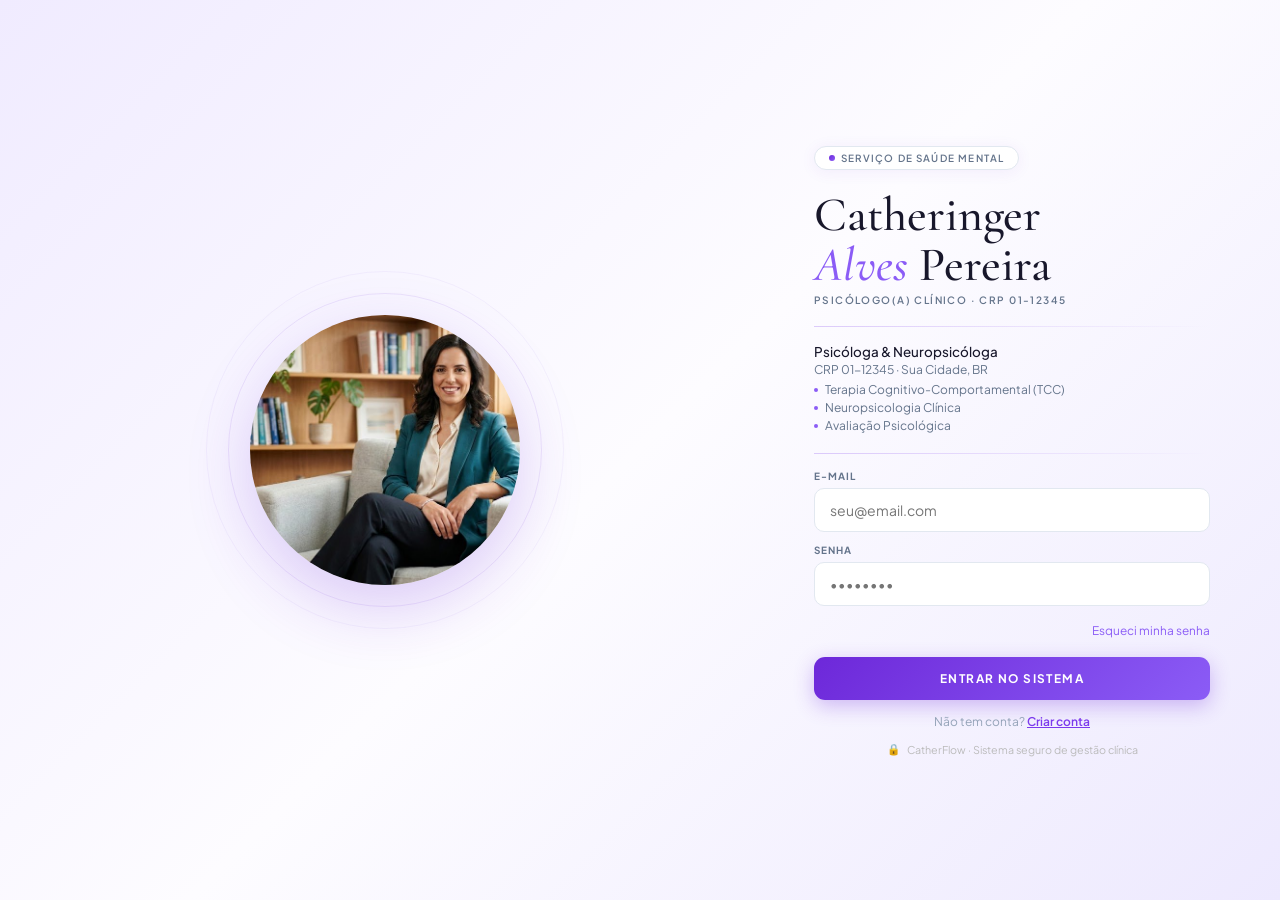
==== commit 61cd08c3: "index.html" ====
--- a/index.html
+++ b/index.html
@@ -1,41 +1,1151 @@
-<!DOCTYPE html><html lang="pt-BR"><head><meta charset="UTF-8"><meta name="viewport" content="width=device-width,initial-scale=1.0"><title>CatherFlow — Clínica Psicológica</title><link href="https://fonts.googleapis.com/css2?family=Cormorant+Garamond:ital,wght@0,400;0,500;0,600;1,400&family=Plus+Jakarta+Sans:wght@300;400;500;600;700&display=swap" rel="stylesheet"><style>*,*::before,*::after{box-sizing:border-box;margin:0;padding:0}:root{--card-bg:#fff;--p1:#5b21b6;--p2:#7c3aed;--p3:#8b5cf6;--p4:#a78bfa;--p5:#c4b5fd;--p6:#ede9fe;--p7:#f5f3ff;--grad:linear-gradient(135deg,#6d28d9 0%,#8b5cf6 100%);--grad2:linear-gradient(135deg,#4c1d95 0%,#6d28d9 100%);--text:#18172b;--muted:#64748b;--muted2:#94a3b8;--border:#e2e8f0;--border2:#f1f5f9;--bg:#f8f7ff;--white:#fff;--sw:220px;--r:14px;--rs:9px;--sh:0 2px 16px rgba(109,40,217,.07);--shm:0 8px 32px rgba(109,40,217,.13);--fd:'Cormorant Garamond',serif;--fb:'Plus Jakarta Sans',sans-serif;}body{font-family:var(--fb);background:var(--bg);color:var(--text);min-height:100vh;-webkit-font-smoothing:antialiased}#login-page{min-height:100vh;background:linear-gradient(135deg,#f0ebff,#fdfcff 50%,#ede9fe);display:flex;align-items:center;justify-content:center}.ll{flex:1;display:flex;align-items:center;justify-content:center;padding:60px}.lpw{position:relative;width:270px;height:270px}.lpw::before{content:'';position:absolute;inset:-22px;border-radius:50%;border:1px solid rgba(109,40,217,.1)}.lpw::after{content:'';position:absolute;inset:-44px;border-radius:50%;border:1px solid rgba(109,40,217,.05)}.lp{width:270px;height:270px;border-radius:50%;background:var(--grad);display:flex;align-items:center;justify-content:center;box-shadow:0 24px 64px rgba(109,40,217,.22);font-family:var(--fd);font-size:76px;color:#fff}.lr{flex:1;padding:60px 70px 60px 44px;max-width:510px}.lbadge{display:inline-flex;align-items:center;gap:6px;background:var(--card-bg);border:1px solid var(--border);border-radius:20px;padding:5px 14px;font-size:.62rem;font-weight:600;letter-spacing:.12em;text-transform:uppercase;color:var(--muted);margin-bottom:20px;box-shadow:var(--sh)}.lbadge::before{content:'';width:6px;height:6px;border-radius:50%;background:var(--grad);flex-shrink:0}.lname{font-family:var(--fd);font-size:3rem;line-height:1.05;color:var(--text);margin-bottom:4px;font-weight:500}.lname em{font-style:italic;color:var(--p3)}.ltitle{font-size:.63rem;font-weight:600;letter-spacing:.14em;text-transform:uppercase;color:var(--muted);margin-bottom:20px}.ldiv{height:1px;background:linear-gradient(90deg,var(--p2),transparent);margin:16px 0;opacity:.25}.lbio{font-size:.84rem;font-weight:500;margin-bottom:2px}.lbio2{font-size:.75rem;color:var(--muted);margin-bottom:5px}.llist{list-style:none;margin-top:5px}.llist li{font-size:.75rem;color:var(--muted);display:flex;align-items:center;gap:7px;margin-bottom:3px}.llist li::before{content:'';width:4px;height:4px;border-radius:50%;background:var(--p3);flex-shrink:0}.lf{margin-bottom:12px}.lf label{display:block;font-size:.62rem;font-weight:700;letter-spacing:.1em;text-transform:uppercase;color:var(--muted);margin-bottom:6px}.lf input{width:100%;padding:12px 15px;border:1.5px solid var(--border);border-radius:10px;font-family:var(--fb);font-size:.875rem;color:var(--text);background:#fff;outline:none;transition:border-color .2s,box-shadow .2s}.lf input:focus{border-color:var(--p3);box-shadow:0 0 0 3px rgba(139,92,246,.1)}.lfgt{text-align:right;margin-bottom:18px}.lfgt a{font-size:.74rem;color:var(--p3);text-decoration:none}.btnl{width:100%;padding:14px;background:var(--grad);color:#fff;border:none;border-radius:11px;font-family:var(--fb);font-size:.74rem;font-weight:700;letter-spacing:.12em;text-transform:uppercase;cursor:pointer;transition:opacity .2s,transform .1s;box-shadow:0 6px 20px rgba(109,40,217,.3)}.btnl:hover{opacity:.9;transform:translateY(-1px)}.lfoot{text-align:center;margin-top:13px;font-size:.67rem;color:#bbb;display:flex;align-items:center;justify-content:center;gap:7px}#app{display:none;min-height:100vh}.sidebar{position:fixed;left:0;top:0;bottom:0;width:var(--sw);background:var(--card-bg);border-right:1px solid var(--border);display:flex;flex-direction:column;z-index:100;box-shadow:2px 0 20px rgba(109,40,217,.04)}.slogo{padding:18px 16px;display:flex;align-items:center;gap:10px;border-bottom:1px solid var(--border2)}.sli{width:34px;height:34px;background:var(--grad);border-radius:9px;display:flex;align-items:center;justify-content:center;color:#fff;font-weight:700;font-size:1rem;flex-shrink:0;box-shadow:0 4px 12px rgba(109,40,217,.3)}.slt strong{font-family:var(--fb);font-weight:700;display:block;font-size:.88rem;font-weight:700;line-height:1.2;letter-spacing:-.2px}.slt span{font-size:.58rem;color:var(--muted);text-transform:uppercase;letter-spacing:.08em}.snav{flex:1;padding:14px 10px;overflow-y:auto}.nsl{font-size:.57rem;font-weight:700;letter-spacing:.12em;text-transform:uppercase;color:var(--muted2);padding:0 8px;margin:15px 0 5px}.ni{display:flex;align-items:center;gap:9px;padding:9px 11px;border-radius:10px;cursor:pointer;transition:all .15s;font-size:.81rem;font-weight:500;color:var(--muted);margin-bottom:2px;user-select:none}.ni:hover{background:var(--p7);color:var(--p2)}.ni.active{background:var(--grad);color:#fff;box-shadow:0 4px 14px rgba(109,40,217,.28)}.ni .badge{margin-left:auto;background:var(--p6);color:var(--p2);font-size:.59rem;font-weight:700;padding:2px 8px;border-radius:10px}.ni.active .badge{background:rgba(255,255,255,.25);color:#fff}.nico{width:15px;height:15px;flex-shrink:0}.su{padding:12px 14px;border-top:1px solid var(--border2);background:var(--card-bg)}.uc{display:flex;align-items:center;gap:10px}.ua{width:32px;height:32px;border-radius:50%;background:var(--grad);color:#fff;display:flex;align-items:center;justify-content:center;font-size:.72rem;font-weight:700;flex-shrink:0;box-shadow:0 2px 8px rgba(109,40,217,.25)}.ui strong{display:block;font-size:.74rem;font-weight:600}.ui span{font-size:.59rem;color:var(--muted)}.dbs{display:flex;align-items:center;gap:6px;padding:7px 14px;font-size:.59rem;font-weight:600;border-top:1px solid var(--border2);color:var(--muted)}.dbd{width:6px;height:6px;border-radius:50%;background:#d1d5db;flex-shrink:0}.dbd.connected{background:#10b981}.dbd.error{background:#ef4444}.dbd.loading{background:#f59e0b;animation:pulse 1s infinite}@keyframes pulse{0%,100%{opacity:1}50%{opacity:.35}}.dkt{display:flex;align-items:center;gap:7px;margin-top:10px;font-size:.69rem;color:var(--muted)}.tkt{width:34px;height:19px;background:var(--border);border-radius:10px;position:relative;cursor:pointer;margin-left:auto;transition:background .2s;flex-shrink:0}.tkth{position:absolute;left:2px;top:2px;width:15px;height:15px;background:var(--card-bg);border-radius:50%;transition:left .2s;box-shadow:0 1px 4px rgba(0,0,0,.15)}.main{margin-left:var(--sw);min-height:100vh;padding:32px 40px}.page{display:none}.page.active{display:block;animation:fu .22s ease}@keyframes fu{from{opacity:0;transform:translateY(6px)}to{opacity:1;transform:translateY(0)}}.ph{display:flex;align-items:flex-start;justify-content:space-between;margin-bottom:26px;gap:14px}.pt{font-family:var(--fd);font-size:2rem;font-weight:500;line-height:1.15;letter-spacing:-.3px}.ps{font-size:.77rem;color:var(--muted);margin-top:3px}.pa{display:flex;gap:9px;align-items:center;flex-shrink:0}.btn{display:inline-flex;align-items:center;gap:7px;border-radius:10px;font-family:var(--fb);font-weight:600;cursor:pointer;transition:all .15s;border:none;font-size:.77rem;padding:9px 17px;white-space:nowrap}.btnp{background:var(--grad);color:#fff;box-shadow:0 4px 14px rgba(109,40,217,.28)}.btnp:hover{opacity:.9;transform:translateY(-1px)}.btno{background:#fff;color:var(--p2);border:1.5px solid var(--p3)}.btno:hover{background:var(--p7)}.btng{background:transparent;color:var(--muted);border:1.5px solid var(--border)}.btng:hover{border-color:var(--muted2);color:var(--text)}.btnd{background:#fff1f2;color:#e11d48;border:1.5px solid #fecdd3}.btnd:hover{background:#ffe4e6}.btns{padding:7px 12px;font-size:.72rem}.sg{display:grid;grid-template-columns:repeat(4,1fr);gap:14px;margin-bottom:22px}.sc{border-radius:var(--r);padding:20px;cursor:pointer;transition:all .18s;position:relative;overflow:hidden}.scp{background:var(--card-bg);border:1px solid var(--border);box-shadow:var(--sh)}.scp:hover{border-color:var(--p4);box-shadow:var(--shm);transform:translateY(-2px)}.scg{background:var(--grad);color:#fff;box-shadow:0 8px 28px rgba(109,40,217,.3)}.scg:hover{transform:translateY(-2px);box-shadow:0 12px 36px rgba(109,40,217,.38)}.scg2{background:var(--grad2);color:#fff;box-shadow:0 8px 28px rgba(76,29,149,.28)}.scg2:hover{transform:translateY(-2px)}.sc::before{content:'';position:absolute;right:-20px;top:-20px;width:80px;height:80px;border-radius:50%;background:rgba(255,255,255,.06)}.sl{font-size:.59rem;font-weight:700;letter-spacing:.1em;text-transform:uppercase;display:flex;align-items:center;gap:5px;margin-bottom:10px;opacity:.8}.scp .sl{color:var(--muted)}.sv{font-family:var(--fd);font-size:2.6rem;line-height:1;margin-bottom:4px;font-weight:500}.scp .sv{color:var(--p2)}.scg .sv,.scg2 .sv{color:#fff}.ssub{font-size:.69rem;opacity:.75}.spill{display:inline-block;font-size:.67rem;font-weight:600;padding:3px 10px;border-radius:6px;margin-top:5px}.scg .spill,.scg2 .spill{background:rgba(255,255,255,.2);color:#fff}.scp .spill{background:var(--p6);color:var(--p2)}.qa{display:flex;gap:9px;margin-bottom:22px;flex-wrap:wrap}.qb{display:inline-flex;align-items:center;gap:7px;background:var(--card-bg);color:var(--text);border:1px solid var(--border);border-radius:10px;padding:9px 16px;font-family:var(--fb);font-size:.76rem;font-weight:500;cursor:pointer;transition:all .14s;box-shadow:var(--sh)}.qb:hover{border-color:var(--p4);color:var(--p2);background:var(--p7);transform:translateY(-1px)}.qba{background:var(--grad);color:#fff;border-color:transparent;box-shadow:0 4px 14px rgba(109,40,217,.28)}.qba:hover{opacity:.9;transform:translateY(-1px)}.card{background:var(--card-bg);border:1px solid var(--border);border-radius:var(--r);overflow:hidden;margin-bottom:14px;box-shadow:var(--sh)}.ch{display:flex;align-items:center;justify-content:space-between;padding:14px 18px;border-bottom:1px solid var(--border2);background:linear-gradient(90deg,var(--p7),#fff)}.cht{font-family:var(--fb);font-weight:700;font-size:.62rem;font-weight:700;letter-spacing:.1em;text-transform:uppercase;color:var(--muted);display:flex;align-items:center;gap:7px}.cht svg{color:var(--p2);flex-shrink:0}.cb{padding:4px 0}.sr{display:flex;align-items:center;padding:11px 18px;gap:12px;cursor:pointer;transition:background .12s;border-bottom:1px solid var(--border2)}.sr:last-child{border-bottom:none}.sr:hover{background:var(--p7)}.srt{font-size:.75rem;font-weight:700;color:var(--p2);width:44px;flex-shrink:0}.sra{width:30px;height:30px;border-radius:50%;background:var(--grad);color:#fff;display:flex;align-items:center;justify-content:center;font-size:.65rem;font-weight:700;flex-shrink:0}.srn{font-size:.83rem;font-weight:700;font-family:var(--fb);}.srtg{font-family:var(--fb);font-weight:500;font-size:.68rem;color:var(--muted)}.srab{margin-left:auto;font-size:.67rem;font-weight:700;color:var(--p2);background:var(--p6);border:none;border-radius:7px;padding:5px 11px;cursor:pointer;transition:all .13s;flex-shrink:0}.srab:hover{background:var(--p5)}.ar,.br{display:flex;align-items:center;padding:11px 18px;gap:11px;cursor:pointer;transition:background .12s;border-bottom:1px solid var(--border2)}.ar:last-child,.br:last-child{border-bottom:none}.ar:hover,.br:hover{background:var(--p7)}.an{font-family:var(--fb);font-weight:600;font-size:.83rem;font-weight:500;flex:1}.dp{font-size:.65rem;font-weight:700;color:var(--p1);background:var(--p6);padding:3px 10px;border-radius:6px;white-space:nowrap}.bd{font-size:.67rem;font-weight:700;color:var(--p2);background:var(--p7);padding:4px 10px;border-radius:6px;border:1px solid var(--p5)}.g2{display:grid;grid-template-columns:1fr 1fr;gap:14px}.sb{display:flex;align-items:center;gap:10px;background:var(--card-bg);border:1.5px solid var(--border);border-radius:11px;padding:10px 16px;margin-bottom:16px;transition:all .2s;box-shadow:var(--sh)}.sb:focus-within{border-color:var(--p3);box-shadow:0 0 0 3px rgba(139,92,246,.1)}.sb input{border:none;outline:none;flex:1;font-family:var(--fb);font-size:.83rem;background:transparent;color:var(--text)}.pgrid{display:grid;grid-template-columns:1fr 1fr;gap:14px}.pc{background:var(--card-bg);border:1px solid var(--border);border-radius:var(--r);padding:18px;cursor:pointer;transition:all .18s;box-shadow:var(--sh)}.pc:hover{border-color:var(--p4);box-shadow:var(--shm);transform:translateY(-2px)}.pct{display:flex;align-items:center;gap:13px;margin-bottom:14px}.pav{width:42px;height:42px;border-radius:12px;background:var(--grad);color:#fff;display:flex;align-items:center;justify-content:center;font-weight:700;font-size:1rem;flex-shrink:0;box-shadow:0 4px 12px rgba(109,40,217,.25)}.pn{font-family:var(--fb);font-weight:600;font-weight:700;font-size:.91rem;letter-spacing:-.1px}.pp{font-size:.73rem;color:var(--muted);margin-top:1px}.pd{display:grid;grid-template-columns:1fr 1fr 1fr;gap:7px}.pdi{font-size:.72rem;color:var(--muted);display:flex;flex-direction:column;gap:2px}.pdi strong{color:var(--text);font-weight:600;font-size:.79rem}.pft{margin-top:12px;padding-top:12px;border-top:1px solid var(--border2);display:flex;align-items:center;justify-content:space-between}.pst{display:flex;align-items:center;gap:6px;font-size:.7rem;color:var(--muted)}.psd{width:6px;height:6px;border-radius:50%;background:var(--p3);flex-shrink:0}.pfh{background:linear-gradient(135deg,#f8f7ff,#ede9fe);border:1px solid var(--p5);border-radius:var(--r);padding:0;margin-bottom:16px;overflow:hidden}.pfh-top{display:flex;align-items:flex-start;gap:18px;padding:22px 24px 18px}.pfh-info{flex:1;min-width:0}.pfh-actions{display:flex;align-items:center;gap:10px;padding:12px 24px;border-top:1px solid rgba(139,92,246,.13);background:rgba(255,255,255,.45)}.pfh-actions .act-main{display:flex;align-items:center;gap:7px;padding:9px 18px;background:var(--grad);color:#fff;border:none;border-radius:9px;font-family:var(--fb);font-size:.75rem;font-weight:700;cursor:pointer;box-shadow:0 3px 10px rgba(109,40,217,.22);transition:opacity .15s,box-shadow .15s;flex-shrink:0}.pfh-actions .act-main:hover{opacity:.88;box-shadow:0 5px 14px rgba(109,40,217,.3)}.pfh-actions .act-sep{flex:1}.pfh-actions .act-sec{display:flex;align-items:center;gap:6px;padding:8px 14px;background:transparent;border:1.5px solid rgba(139,92,246,.25);border-radius:8px;font-family:var(--fb);font-size:.72rem;font-weight:600;color:var(--p3);cursor:pointer;transition:background .15s,border-color .15s}.pfh-actions .act-sec:hover{background:rgba(139,92,246,.07);border-color:var(--p3)}.pfh-actions .act-del{display:flex;align-items:center;gap:5px;padding:8px 12px;background:transparent;border:none;font-family:var(--fb);font-size:.72rem;font-weight:500;color:#c4b5c4;cursor:pointer;transition:color .15s;border-radius:8px}.pfh-actions .act-del:hover{color:#dc2626;background:rgba(220,38,38,.05)}.pfav{width:52px;height:52px;border-radius:14px;background:var(--grad);color:#fff;display:flex;align-items:center;justify-content:center;font-size:1.3rem;font-weight:700;flex-shrink:0;box-shadow:0 6px 20px rgba(109,40,217,.28)}.pfn{font-family:var(--fb);font-size:1.15rem;font-weight:700;margin-bottom:5px;letter-spacing:-.2px}.pfm{font-size:.75rem;color:var(--muted);display:flex;gap:12px;flex-wrap:wrap;font-family:var(--fb);font-weight:500;margin-bottom:12px}.pfmetrics{display:flex;gap:10px;flex-wrap:wrap}.pfmet{background:rgba(255,255,255,.75);border:1.5px solid rgba(139,92,246,.14);border-radius:10px;padding:10px 16px;display:flex;flex-direction:column;min-width:110px}.pfmet-v{font-family:var(--fb);font-size:1rem;font-weight:700;color:var(--p2);line-height:1.2}.pfmet-v.txt{font-size:.82rem;font-weight:600;line-height:1.3;margin-bottom:2px}.pfmet-l{font-size:.57rem;color:var(--muted);text-transform:uppercase;letter-spacing:.07em;font-weight:600;margin-top:3px}.pfs{display:none}.pfst{text-align:center;background:var(--card-bg);border-radius:10px;padding:10px 16px;border:1px solid var(--border);box-shadow:var(--sh)}.pfsv{font-family:var(--fb);font-size:1.6rem;color:var(--p2);line-height:1;font-weight:700}.pfsv.txt{font-size:.82rem;font-weight:600;line-height:1.3;margin-bottom:2px}.pfsl{font-size:.57rem;color:var(--muted);text-transform:uppercase;letter-spacing:.08em;margin-top:2px;font-family:var(--fb);font-weight:600}.si{display:flex;align-items:flex-start;padding:13px 18px;gap:13px;cursor:pointer;transition:background .12s;border-bottom:1px solid var(--border2)}.si:last-child{border-bottom:none}.si:hover{background:var(--p7)}.sid{width:8px;height:8px;border-radius:50%;background:var(--p4);flex-shrink:0;margin-top:5px}.sidt{font-family:var(--fb);font-weight:700;font-size:.7rem;font-weight:700;color:var(--p2);width:72px;flex-shrink:0}.sitn{font-size:.83rem;font-weight:700;font-family:var(--fb);letter-spacing:-.1px}.sipv{font-size:.72rem;color:var(--muted);margin-top:2px;white-space:nowrap;overflow:hidden;text-overflow:ellipsis;max-width:340px}.sin{font-family:var(--fb);font-weight:700;margin-left:auto;font-size:.65rem;color:var(--muted);background:var(--p6);padding:3px 9px;border-radius:6px;flex-shrink:0;font-weight:600}.al{display:grid;grid-template-columns:1fr 1fr;gap:18px}.acc,.wc{background:var(--card-bg);border:1px solid var(--border);border-radius:var(--r);padding:22px;box-shadow:var(--sh)}.ach,.whr{display:flex;align-items:center;justify-content:space-between;margin-bottom:16px}.ach h3,.whr h3{font-family:var(--fd);font-size:1.1rem;font-weight:500}.acn{display:flex;gap:5px}.acn button{width:28px;height:28px;border:1px solid var(--border);border-radius:8px;background:#fff;cursor:pointer;display:flex;align-items:center;justify-content:center;transition:all .13s;font-size:.8rem;color:var(--muted)}.acn button:hover{border-color:var(--p3);color:var(--p2);background:var(--p7)}.cg{display:grid;grid-template-columns:repeat(7,1fr);gap:4px}.cdh{text-align:center;font-size:.62rem;font-weight:700;letter-spacing:.07em;text-transform:uppercase;color:var(--muted2);padding:5px 0 10px}.cd{text-align:center;padding:9px 4px;border-radius:10px;font-size:.88rem;cursor:pointer;transition:all .14s;position:relative;font-weight:500}.cd:hover{background:var(--p6);color:var(--p2)}.cd.today{background:var(--grad);color:#fff;font-weight:700;box-shadow:0 3px 12px rgba(109,40,217,.32)}.cd.sel{background:#ede9fe;color:#6d28d9;font-weight:700;border:2px solid #7c3aed}.cd.has{font-weight:700;color:var(--p2)}.cd.prox{font-weight:700;color:#059669}.cd.inweek{background:var(--p7);color:var(--p2);font-weight:600}.cd.om{color:#cbd5e1}.cdot{position:absolute;bottom:3px;left:50%;transform:translateX(-50%);width:4px;height:4px;border-radius:50%;background:var(--p3)}.cd.today .cdot{background:rgba(255,255,255,.75)}.ib{background:linear-gradient(135deg,#fffbeb,#fef3c7);border:1px solid #fde68a;border-radius:11px;padding:13px 17px;display:flex;align-items:center;gap:9px;margin-bottom:18px;font-size:.81rem;color:#92400e}.rs{background:var(--card-bg);border:1px solid var(--border);border-radius:var(--r);margin-bottom:13px;overflow:hidden;box-shadow:var(--sh)}.rsh{padding:13px 18px;border-bottom:1px solid var(--border2);font-size:.62rem;font-weight:700;letter-spacing:.09em;text-transform:uppercase;color:var(--muted);display:flex;align-items:center;gap:7px;background:linear-gradient(90deg,var(--p7),#fff)}.rsh svg{color:var(--p2)}.rsb{padding:14px 18px}.psr{display:flex;align-items:center;gap:13px;padding:10px 11px;cursor:pointer;border-radius:10px;transition:all .12s;margin-bottom:3px}.psr:hover{background:var(--p7);transform:translateX(3px)}.rmeta{display:flex;gap:18px;margin-bottom:18px;flex-wrap:wrap}.rmi{font-size:.75rem;color:var(--muted);display:flex;align-items:center;gap:5px;background:var(--p7);padding:6px 12px;border-radius:7px;border:1px solid var(--p6)}.rmi strong{color:var(--text)}.rbody{font-family:var(--fb);font-size:.83rem;line-height:1.82;color:var(--text);white-space:pre-wrap;background:linear-gradient(135deg,var(--p7),#fff);border-radius:10px;padding:18px;margin-bottom:18px;border:1px solid var(--p6)}.fc{background:var(--card-bg);border:1px solid var(--border);border-radius:var(--r);padding:15px 18px;margin-bottom:18px;box-shadow:var(--sh)}.fl{font-size:.59rem;font-weight:700;text-transform:uppercase;letter-spacing:.09em;color:var(--muted);display:flex;align-items:center;gap:6px;margin-bottom:10px}.fr{display:grid;grid-template-columns:1fr 165px 165px;gap:9px}.fi{padding:9px 12px;border:1.5px solid var(--border);border-radius:9px;font-family:var(--fb);font-size:.79rem;outline:none;width:100%;transition:border-color .2s;background:var(--card-bg);color:var(--text)}.fi:focus{border-color:var(--p3)}.cs{background:var(--card-bg);border:1px solid var(--border);border-radius:var(--r);padding:22px;margin-bottom:14px;box-shadow:var(--sh)}.cs h3{font-family:var(--fd);font-size:1.1rem;font-weight:500;margin-bottom:16px}.cr{display:flex;align-items:center;justify-content:space-between;padding:11px 0;border-bottom:1px solid var(--border2)}.cr:last-child{border-bottom:none}.cr label{font-size:.83rem;font-weight:500}.cr span{font-size:.7rem;color:var(--muted);display:block}.frow{margin-bottom:13px}.flabel{display:block;font-size:.62rem;font-weight:700;text-transform:uppercase;letter-spacing:.08em;color:var(--muted);margin-bottom:6px}.finput,.ftextarea,.fselect{width:100%;padding:10px 13px;border:1.5px solid var(--border);border-radius:9px;font-family:var(--fb);font-size:.83rem;outline:none;transition:border-color .2s,box-shadow .2s;color:var(--text);background:#fff}.finput:focus,.ftextarea:focus,.fselect:focus{border-color:var(--p3);box-shadow:0 0 0 3px rgba(139,92,246,.09)}.ftextarea{resize:vertical;min-height:78px;line-height:1.55}.mo{position:fixed;inset:0;background:rgba(15,10,40,.42);backdrop-filter:blur(4px);display:flex;align-items:center;justify-content:center;z-index:999;opacity:0;pointer-events:none;transition:opacity .18s;padding:20px}.mo.open{opacity:1;pointer-events:all}.modal{background:var(--card-bg);border-radius:16px;padding:26px;width:490px;max-width:100%;max-height:90vh;overflow-y:auto;transform:translateY(14px);transition:transform .18s;box-shadow:0 24px 60px rgba(15,10,40,.18)}.mo.open .modal{transform:translateY(0)}.modlg{width:600px}.moh{display:flex;align-items:flex-start;justify-content:space-between;margin-bottom:20px;gap:13px}.mot{font-family:var(--fd);font-size:1.3rem;font-weight:500}.most{font-size:.73rem;color:var(--muted);margin-top:2px}.moc{width:28px;height:28px;border-radius:8px;border:1px solid var(--border);background:#fff;cursor:pointer;display:flex;align-items:center;justify-content:center;color:var(--muted);font-size:.84rem;flex-shrink:0;transition:all .13s}.moc:hover{border-color:var(--muted2);color:var(--text)}.moa{display:flex;gap:8px;justify-content:flex-end;margin-top:18px}.sds{margin-bottom:15px}.sds h4{font-size:.59rem;font-weight:700;letter-spacing:.09em;text-transform:uppercase;color:var(--muted);margin-bottom:7px;display:flex;align-items:center;gap:5px}.sds h4 svg{color:var(--p3)}.sdt{font-size:.83rem;line-height:1.68;color:var(--text);background:var(--p7);border-radius:9px;padding:11px 13px;border:1px solid var(--p6)}.iab{display:inline-flex;align-items:center;gap:5px;background:linear-gradient(90deg,var(--p6),var(--p7));color:var(--p1);font-size:.64rem;font-weight:700;padding:4px 10px;border-radius:7px;margin-bottom:8px;border:1px solid var(--p5)}.cfbox{background:var(--card-bg);border-radius:16px;padding:28px;width:400px;max-width:100%;transform:translateY(14px);transition:transform .18s;box-shadow:0 24px 60px rgba(15,10,40,.2);text-align:center}.mo.open .cfbox{transform:translateY(0)}.cficon{width:52px;height:52px;border-radius:50%;background:#fff1f2;display:flex;align-items:center;justify-content:center;margin:0 auto 14px;font-size:1.4rem}.cftit{font-family:var(--fd);font-size:1.3rem;font-weight:500;margin-bottom:6px}.cftxt{font-size:.81rem;color:var(--muted);line-height:1.6;margin-bottom:22px}.spin{width:16px;height:16px;border:2px solid rgba(109,40,217,.15);border-top-color:var(--p2);border-radius:50%;animation:spin .65s linear infinite;flex-shrink:0}@keyframes spin{to{transform:rotate(360deg)}}.es{text-align:center;padding:48px 20px;color:var(--muted)}.es .ei{font-size:2.2rem;margin-bottom:10px;opacity:.55}.es p{font-size:.83rem}.bc{display:flex;align-items:center;gap:7px;font-size:.75rem;color:var(--muted);margin-bottom:18px}.bc a{color:var(--p2);text-decoration:none;cursor:pointer;font-weight:500}.bc a:hover{text-decoration:underline}.bcs{color:#cbd5e1}.toast{position:fixed;bottom:24px;right:24px;background:#18172b;color:#fff;padding:12px 20px;border-radius:11px;font-size:.77rem;font-weight:500;z-index:9999;box-shadow:0 10px 30px rgba(0,0,0,.22);animation:fu .2s ease;border-left:3px solid var(--p3)}.lo{display:flex;align-items:center;justify-content:center;padding:44px;gap:10px;color:var(--muted);font-size:.83rem}/*=====DARK MODE — reescrito com variáveis CSS=====*/
-body.dark{--card-bg:#1e1a40;--text:#e0dcf5;--muted:#9490c8;--muted2:#6b659a;--border:#2e2a55;--border2:#251f4a;--bg:#12102a;--white:#1e1a40;--p6:#1e1855;--p7:#181435;--sh:0 2px 16px rgba(0,0,0,.25);--shm:0 8px 32px rgba(0,0,0,.4);background:#12102a;color:#e0dcf5;color-scheme:dark;}/* Base:todos os textos herdam a cor correta */
-body.dark,body.dark *{color:inherit}/* Elementos raiz de texto */
-body.dark body,body.dark #app,body.dark .main,body.dark .page,body.dark .sidebar{background:var(--bg);color:var(--text)}/* Sidebar */
-body.dark .sidebar{background:#12102a!important;border-color:var(--border)!important}body.dark .slogo{background:#12102a!important;border-color:var(--border)!important}body.dark .slt strong{color:#e0dcf5!important}body.dark .slt span{color:#6b659a!important}body.dark .snav{background:#12102a!important}body.dark .su,body.dark .dbs{background:#12102a!important;border-color:var(--border)!important;color:#9490c8!important}body.dark .su strong{color:#e0dcf5!important}body.dark .ui span{color:#6b659a!important}body.dark .ni{color:#9490c8!important}body.dark .ni:hover{background:#1e1a40!important;color:#c4bfe8!important}body.dark .ni.active{background:var(--grad)!important;color:#fff!important}body.dark .ni .badge{background:#251f4a!important;color:#a78bfa!important}body.dark .nsl{color:#4a4770!important}/* Pages */
-body.dark .page,body.dark .ph{background:#12102a!important}body.dark .pt{color:#e0dcf5!important}body.dark .ps{color:#9490c8!important}/* Cards genéricos */
-body.dark .card,body.dark .cs,body.dark .acc,body.dark .wc,body.dark .rs,body.dark .fc,body.dark .pfst{background:#1e1a40!important;border-color:var(--border)!important}body.dark .ch{background:linear-gradient(90deg,#181435,#1e1a40)!important;border-color:var(--border)!important}body.dark .cht{color:#9490c8!important}body.dark .cht svg{color:#a78bfa!important}body.dark .cb{background:#1e1a40!important}/* Card header h3 */
-body.dark .cs h3,body.dark .ach h3,body.dark .whr h3{color:#e0dcf5!important}/* Rows dentro de cards */
-body.dark .sr,body.dark .ar,body.dark .br,body.dark .si,body.dark .psr{background:#1e1a40!important;border-color:var(--border)!important;color:#c4bfe8!important}body.dark .sr:hover,body.dark .ar:hover,body.dark .br:hover,body.dark .si:hover,body.dark .psr:hover{background:#241e4e!important}body.dark .srn,body.dark .an,body.dark .sitn{color:#e0dcf5!important}body.dark .srtg,body.dark .sipv,body.dark .ssub{color:#6b659a!important}/* Badges dentro de rows */
-body.dark .dp{background:#251f4a!important;color:#a78bfa!important}body.dark .bd{background:#1e1a40!important;border-color:#3b2d6e!important;color:#a78bfa!important}body.dark .sin{background:#13102e!important;color:#a78bfa!important}body.dark .srab{background:#251f4a!important;color:#a78bfa!important}body.dark .sidt{color:#a78bfa!important}/* Sessões hoje — horário roxo */
-body.dark .srt{color:#a78bfa!important}/* Stat cards dashboard */
-body.dark .scp{background:#1e1a40!important;border-color:var(--border)!important}body.dark .scp .sl{color:#9490c8!important}body.dark .scp .sv{color:#a78bfa!important}body.dark .scp .ssub{color:#6b659a!important}body.dark .scp .spill{background:#251f4a!important;color:#a78bfa!important}/* Botões */
-body.dark .btn.btng,body.dark .btn.btno{background:#1e1a40!important;border-color:var(--border)!important;color:#c4bfe8!important}body.dark .btn.btng:hover,body.dark .btn.btno:hover{background:#241e4e!important;color:#e0dcf5!important}body.dark .qb:not(.qba){background:#1e1a40!important;border-color:var(--border)!important;color:#c4bfe8!important}body.dark .qb:not(.qba):hover{background:#241e4e!important;color:#e0dcf5!important}body.dark .acn button{background:#1e1a40!important;border-color:var(--border)!important;color:#9490c8!important}/* Inputs */
-body.dark .finput,body.dark .ftextarea,body.dark .fselect,body.dark .fi{background:#13102e!important;border-color:var(--border)!important;color:#e0dcf5!important}body.dark .finput::placeholder,body.dark .ftextarea::placeholder,body.dark .fi::placeholder{color:#4a4770!important}body.dark .flabel{color:#9490c8!important}body.dark .sb,body.dark .sb2{background:#1e1a40!important;border-color:var(--border)!important}body.dark .sb input{color:#e0dcf5!important;background:transparent!important}body.dark .sb input::placeholder{color:#4a4770!important}/* Settings rows */
-body.dark .cr{border-color:var(--border)!important}body.dark .cr label{color:#c4bfe8!important}body.dark .cr span{color:#6b659a!important}body.dark .tkt{background:#7c3aed!important}/* Modais */
-body.dark .mo{background:rgba(5,4,15,.85)!important}body.dark .modal,body.dark .cfbox{background:#1a1835!important;border:1px solid var(--border)!important;color:#e0dcf5!important}body.dark .modal *{color:#c4bfe8!important}body.dark .modal h1,body.dark .modal h2,body.dark .modal h3,body.dark .modal strong,body.dark .modal b,body.dark .mot,body.dark .cftit{color:#e0dcf5!important}body.dark .most,body.dark .cftxt{color:#9490c8!important}body.dark .moc{background:#1e1a40!important;border-color:var(--border)!important;color:#9490c8!important}body.dark .sds h4{color:#9490c8!important}body.dark .sdt{background:#13102e!important;border-color:#3b2d6e!important;color:#c4bfe8!important}body.dark .iab{background:linear-gradient(90deg,#251f4a,#1e1a40)!important;border-color:#3b2d6e!important;color:#a78bfa!important}body.dark .sblock{background:#13102e!important;border-color:#a78bfa!important;color:#c4bfe8!important}/* Perfil paciente */
-body.dark .pfh{background:linear-gradient(135deg,#1a1640,#221c50)!important;border-color:#3b2d6e!important}body.dark .pfh-top{background:transparent!important}body.dark .pfh-actions{background:rgba(30,26,64,.8)!important;border-color:#2e2a55!important}body.dark .pfh-actions .act-sec{border-color:#4a3a7a!important;color:#a78bfa!important}body.dark .pfh-actions .act-del{color:#9490c8!important}body.dark .pfn{color:#e0dcf5!important}body.dark .pfm{color:#9490c8!important}body.dark .pfmet{background:rgba(30,26,64,.9)!important;border-color:#3b2d6e!important}body.dark .pfmet-v{color:#a78bfa!important}body.dark .pfmet-l{color:#6b659a!important}/* Cards pacientes */
-body.dark .pc{background:#1e1a40!important;border-color:var(--border)!important}body.dark .pc:hover{background:#241e4e!important;border-color:#7c3aed!important}body.dark .pn{color:#e0dcf5!important}body.dark .pp{color:#6b659a!important}/* Textos inline nos cards de paciente (via style="color:var(--muted)" etc.) */
-body.dark .pc span,body.dark .pc div{color:#9490c8}body.dark .pc strong{color:#c4bfe8!important}/* Agenda */
-body.dark .acc,body.dark .wc{background:#1e1a40!important;border-color:var(--border)!important}body.dark .cd{color:#c4bfe8!important}body.dark .cd.om{color:#3d3860!important}body.dark .cdh{color:#6b659a!important}body.dark .cd:hover{background:#2a1f55!important;color:#e0dcf5!important}body.dark .cd.today{background:var(--grad)!important;color:#fff!important}body.dark .cd.sel{background:#251f4a!important;color:#a78bfa!important;border-color:#7c3aed!important}body.dark .cd.has{color:#a78bfa!important}body.dark .ib{background:linear-gradient(135deg,#2a2010,#1e1810)!important;border-color:#78520a!important;color:#fbbf24!important}/* Agenda items */
-body.dark .agd,body.dark #aglist{background:#1e1a40!important;border-color:var(--border)!important}body.dark .agi{background:#1e1a40!important;border-color:var(--border)!important;color:#c4bfe8!important}body.dark .agi *{color:#c4bfe8!important}body.dark .agi strong,body.dark .agi b{color:#e0dcf5!important}body.dark .agh{color:#9490c8!important;border-color:var(--border)!important;background:#13102e!important}/* Relatório */
-body.dark .rs{background:#1e1a40!important;border-color:var(--border)!important}body.dark .rsh{background:linear-gradient(90deg,#181435,#1e1a40)!important;color:#9490c8!important;border-color:var(--border)!important}body.dark .rsh svg{color:#a78bfa!important}body.dark .rsb{background:#1e1a40!important}body.dark .rmeta{background:transparent!important}body.dark .rmi{background:#13102e!important;border-color:#3b2d6e!important;color:#9490c8!important}body.dark .rmi strong{color:#c4bfe8!important}body.dark .rbody{background:linear-gradient(135deg,#13102e,#1e1a40)!important;border-color:#3b2d6e!important;color:#c4bfe8!important}/* Breadcrumb */
-body.dark .bc{color:#6b659a!important}body.dark .bc a{color:#a78bfa!important}body.dark .bcs{color:#3d3860!important}/* Empty state */
-body.dark .es{color:#6b659a!important;background:transparent!important}body.dark .es p{color:#6b659a!important}/* Filtros de pesquisa */
-body.dark .fc{background:#1e1a40!important;border-color:var(--border)!important}body.dark .fl{color:#9490c8!important}/* Aniversários */
-body.dark .bday-hoje{background:var(--grad)!important;color:#fff!important}body.dark .bday-hoje *{color:#fff!important}body.dark .bday-amanha{background:#1e1a40!important;border-color:#3b2d6e!important;color:#c4bfe8!important}body.dark .bday-amanha *{color:#c4bfe8!important}/* Overrides de style inline — backgrounds claros → dark */
-body.dark[style*="background:#fff"]{background:#1e1a40!important}body.dark[style*="background:#fafbff"]{background:#13102e!important}body.dark[style*="background:#f8f7ff"]{background:#1e1a40!important}body.dark[style*="background:#f5f3ff"]{background:#181435!important}body.dark[style*="background:#ede9fe"]{background:#251f4a!important}body.dark[style*="background:#f0ebff"]{background:#1e1a40!important}body.dark[style*="background:linear-gradient(135deg,#f8f7ff"]{background:#1e1a40!important}body.dark[style*="background:linear-gradient(135deg,#f5f3ff"]{background:#181435!important}body.dark[style*="background:linear-gradient(135deg,#ede9fe"]{background:linear-gradient(135deg,#251f4a,#1e1a40)!important}body.dark[style*="background:linear-gradient(90deg,var(--p7)"]{background:linear-gradient(90deg,#181435,#1e1a40)!important}body.dark[style*="background:rgba(255,255,255,.45)"]{background:rgba(20,16,48,.8)!important}body.dark[style*="background:rgba(255,255,255,.7)"]{background:rgba(30,26,64,.8)!important}body.dark[style*="background:rgba(255,255,255,.75)"]{background:rgba(30,26,64,.9)!important}/* Overrides de style inline — cores de texto */
-body.dark[style*="color:#18172b"]{color:#e0dcf5!important}body.dark[style*="color:#64748b"]{color:#9490c8!important}body.dark[style*="color:var(--text)"]{color:#e0dcf5!important}body.dark[style*="color:var(--muted)"]{color:#9490c8!important}body.dark[style*="color:var(--p2)"]{color:#a78bfa!important}body.dark[style*="color:var(--p1)"]{color:#c4b5fd!important}/* Overrides de style inline — bordas */
-body.dark[style*="border-top:1px solid var(--border2)"]{border-color:#251f4a!important}body.dark[style*="border-color:var(--border)"]{border-color:#2e2a55!important}body.dark[style*="border:1px solid var(--border2)"]{border-color:#251f4a!important}body.dark[style*="border:1px solid var(--border)"]{border-color:#2e2a55!important}body.dark[style*="border:1.5px solid #e2e8f0"]{border-color:#3b2d6e!important}body.dark[style*="border:1px solid #e2e8f0"]{border-color:#2e2a55!important}body.dark[style*="border-top:1px solid #"]{border-color:#251f4a!important}.slabel{font-family:var(--fb);font-size:.6rem;font-weight:700;letter-spacing:.1em;text-transform:uppercase;color:var(--p2);display:flex;align-items:center;gap:5px;margin-bottom:8px}.sblock{background:var(--p7);border-left:3px solid var(--p4);border-radius:0 8px 8px 0;padding:11px 14px;font-family:var(--fb);font-size:.84rem;line-height:1.65;color:var(--text)}.smb{margin-bottom:16px}.spini{width:13px;height:13px;border-width:2px}.smb2{margin-bottom:14px}</style></head><body><div id="login-page"><div class="ll"><div class="lpw"><div class="lp" style="background:none;padding:0;overflow:hidden;border-radius:50%;box-shadow:0 24px 64px rgba(109,40,217,.22)"><img src="[data-uri]" style="width:100%;height:100%;object-fit:cover;object-position:center top" alt="Foto"></div></div></div><div class="lr"><div class="lbadge">Serviço de Saúde Mental</div><div class="lname">Catheringer<br><em>Alves</em>Pereira</div><div class="ltitle">Psicólogo(a) Clínico · CRP 01-12345</div><div class="ldiv"></div><div class="lbio">Psicóloga &amp;Neuropsicóloga</div><div class="lbio2">CRP 01-12345 · Sua Cidade,BR</div><ul class="llist"><li>Terapia Cognitivo-Comportamental (TCC)</li><li>Neuropsicologia Clínica</li><li>Avaliação Psicológica</li></ul><div class="ldiv" style="margin-top:20px"></div><div id="form-login"><div class="lf"><label>E-mail</label><input type="email" placeholder="seu@email.com" id="le"></div><div class="lf"><label>Senha</label><input type="password" placeholder="••••••••" id="lp"></div><div class="lfgt"><a href="#" onclick="doEsqueciSenha();return false">Esqueci minha senha</a></div><div class="lerr" id="lerr"></div><button class="btnl" id="btnLogin">Entrar no Sistema</button><div style="text-align:center;margin-top:14px;font-size:.75rem;color:#94a3b8">Não tem conta?<a href="#" onclick="toggleForm('registro');return false" style="color:#7c3aed;font-weight:600">Criar conta</a></div></div><div id="form-registro" style="display:none"><div class="lf"><label>Nome completo *</label><input type="text" placeholder="Dra. Ana Silva" id="rn"></div><div class="lf"><label>CRP</label><input type="text" placeholder="01-00000" id="rcrp"></div><div class="lf"><label>E-mail *</label><input type="email" placeholder="seu@email.com" id="re"></div><div class="lf"><label>Senha * (mín. 6 caracteres)</label><input type="password" placeholder="••••••••" id="rp" onkeydown="if(event.key==='Enter')doRegistro()"></div><div class="lerr" id="rerr"></div><button class="btnl" id="btn-registro" onclick="doRegistro()">Criar Conta</button><div style="text-align:center;margin-top:14px;font-size:.75rem;color:#94a3b8">Já tem conta?<a href="#" onclick="toggleForm('login');return false" style="color:#7c3aed;font-weight:600">Entrar</a></div></div><div class="lfoot"><span>🔒</span><span>CatherFlow · Sistema seguro de gestão clínica</span></div></div></div><div id="app"><aside class="sidebar"><div class="slogo"><div class="sli">Ψ</div><div class="slt"><strong>CatherFlow</strong><span>Clínica Psicológica</span></div></div><nav class="snav"><div class="nsl">Principal</div><div class="ni active" id="nav-dashboard" onclick="nav('dashboard')"><svg class="nico" fill="none" viewBox="0 0 24 24" stroke="currentColor" stroke-width="2"><rect x="3" y="3" width="7" height="7" rx="1"/><rect x="14" y="3" width="7" height="7" rx="1"/><rect x="14" y="14" width="7" height="7" rx="1"/><rect x="3" y="14" width="7" height="7" rx="1"/></svg>Dashboard</div><div class="ni" id="nav-pacientes" onclick="nav('pacientes')"><svg class="nico" fill="none" viewBox="0 0 24 24" stroke="currentColor" stroke-width="2"><path d="M17 21v-2a4 4 0 0 0-4-4H5a4 4 0 0 0-4 4v2"/><circle cx="9" cy="7" r="4"/><path d="M23 21v-2a4 4 0 0 0-3-3.87"/><path d="M16 3.13a4 4 0 0 1 0 7.75"/></svg>Pacientes<span class="badge" id="badgep">…</span></div><div class="ni" id="nav-agenda" onclick="nav('agenda')"><svg class="nico" fill="none" viewBox="0 0 24 24" stroke="currentColor" stroke-width="2"><rect x="3" y="4" width="18" height="18" rx="2"/><line x1="16" y1="2" x2="16" y2="6"/><line x1="8" y1="2" x2="8" y2="6"/><line x1="3" y1="10" x2="21" y2="10"/></svg>Agenda</div><div class="ni" id="nav-historico" onclick="nav('historico')"><svg class="nico" fill="none" viewBox="0 0 24 24" stroke="currentColor" stroke-width="2"><path d="M9 5H7a2 2 0 0 0-2 2v12a2 2 0 0 0 2 2h10a2 2 0 0 0 2-2V7a2 2 0 0 0-2-2h-2"/><rect x="9" y="3" width="6" height="4" rx="1"/><line x1="9" y1="12" x2="15" y2="12"/><line x1="9" y1="16" x2="12" y2="16"/></svg>Consultas</div><div class="nsl">Sistema</div><div class="ni" id="nav-configuracoes" onclick="nav('configuracoes')"><svg class="nico" fill="none" viewBox="0 0 24 24" stroke="currentColor" stroke-width="2"><circle cx="12" cy="12" r="3"/><path d="M19.07 4.93a10 10 0 0 1 0 14.14M4.93 4.93a10 10 0 0 0 0 14.14"/></svg>Configurações</div></nav><div class="dbs" id="dbs" style="display:none"><div class="dbd loading" id="dbd"></div><span id="dbl">Conectando…</span></div><div class="su"><div class="uc"><div class="ua" style="padding:0;overflow:hidden"><img src="[data-uri]" style="width:100%;height:100%;object-fit:cover;object-position:center top;border-radius:50%" alt="Avatar"></div><div class="ui"><strong>Catheringer A. Pereira</strong><span>CRP 01-12345</span></div></div><div class="dkt"><svg width="12" height="12" fill="none" viewBox="0 0 24 24" stroke="currentColor" stroke-width="2"><path d="M21 12.79A9 9 0 1 1 11.21 3 7 7 0 0 0 21 12.79z"/></svg>Modo escuro<div class="tkt" onclick="toggleDark()"><div class="tkth" id="t1"></div></div></div><div class="dkt" onclick="doLogout()" style="cursor:pointer;margin-top:4px;color:#e11d48;opacity:.8" onmouseover="this.style.opacity='1'" onmouseout="this.style.opacity='.8'"><svg width="12" height="12" fill="none" viewBox="0 0 24 24" stroke="currentColor" stroke-width="2"><path d="M9 21H5a2 2 0 0 1-2-2V5a2 2 0 0 1 2-2h4"/><polyline points="16,17 21,12 16,7"/><line x1="21" y1="12" x2="9" y2="12"/></svg>Sair do sistema</div></div></aside><main class="main"><div class="page active" id="page-dashboard"><div class="ph"><div><div class="pt" id="dg" style="font-family:var(--fd);font-size:2.4rem;font-weight:500;letter-spacing:-.5px;color:var(--p1)">Bem-vindo(a) 👋</div><div class="ps" id="dd">Carregando…</div></div><button class="btn btng btns" onclick="loadAll()"><svg width="12" height="12" fill="none" viewBox="0 0 24 24" stroke="currentColor" stroke-width="2.5"><polyline points="23,4 23,10 17,10"/><path d="M20.49 15a9 9 0 1 1-.1-8.36"/></svg>Atualizar</button></div><div class="sg"><div class="sc scg" onclick="nav('agenda')"><div class="sl"><svg width="11" height="11" fill="none" viewBox="0 0 24 24" stroke="currentColor" stroke-width="2.5"><circle cx="12" cy="12" r="10"/><polyline points="12,6 12,12 16,14"/></svg>Agenda Hoje</div><div class="sv"><span id="sh-agend" style="color:#059669">0</span><span style="font-size:1.2rem;color:rgba(255,255,255,.5);margin:0 8px">/</span><span id="sh">0</span></div><div class="ssub"><span style="font-weight:600">agendadas</span>/<span style="opacity:.7">realizadas</span></div></div><div class="sc scg2" onclick="navParaAgendaSemana()" style="cursor:pointer"><div class="sl"><svg width="11" height="11" fill="none" viewBox="0 0 24 24" stroke="currentColor" stroke-width="2.5"><rect x="3" y="4" width="18" height="18" rx="2"/><line x1="3" y1="10" x2="21" y2="10"/></svg>Semana</div><div class="sv" id="sts">—</div><div class="ssub">sessões na semana</div></div><div class="sc scp" onclick="openM('m-faturamento')" style="cursor:pointer"><div class="sl" style="color:var(--muted);margin-bottom:14px"><svg width="11" height="11" fill="none" viewBox="0 0 24 24" stroke="currentColor" stroke-width="2.5"><path d="M12 1v22m5-18H9.5a3.5 3.5 0 0 0 0 7h5a3.5 3.5 0 0 1 0 7H6"/></svg>Faturamento do Mês</div><div style="background:linear-gradient(135deg,#ede9fe,#ddd6fe);border:1.5px solid #a78bfa;border-radius:10px;padding:10px 12px;margin-bottom:8px"><div style="display:flex;align-items:center;justify-content:space-between;margin-bottom:2px"><div style="font-size:.62rem;color:#5b21b6;font-weight:700;text-transform:uppercase;letter-spacing:.05em">✦ Recebido</div></div><div style="font-family:var(--fd);font-size:1.75rem;line-height:1;font-weight:700;color:#6d28d9">R$<span id="sfat">0,00</span></div></div><div style="background:linear-gradient(135deg,#f5f3ff,#ede9fe);border:1.5px solid #c4b5fd;border-radius:10px;padding:9px 12px;margin-bottom:8px"><div style="display:flex;align-items:center;justify-content:space-between;margin-bottom:2px"><div style="font-size:.6rem;color:#7c3aed;font-weight:700;text-transform:uppercase;letter-spacing:.05em">◎ Pendente</div></div><div style="font-family:var(--fd);font-size:1.3rem;line-height:1;font-weight:700;color:#8b5cf6">R$<span id="sfatpend">0,00</span></div></div><div style="padding:8px 12px;border-radius:8px;background:var(--p8);border:1px solid var(--p6)"><div style="display:flex;align-items:center;justify-content:space-between"><div style="font-size:.6rem;color:var(--p2);font-weight:700;text-transform:uppercase;letter-spacing:.05em">📊 Total</div><div style="font-family:var(--fb);font-size:1.05rem;font-weight:700;color:var(--p2)">R$<span id="sfatprev">0,00</span></div></div></div></div><div class="sc scp" onclick="nav('pacientes')"><div class="sl" style="color:var(--muted)"><svg width="11" height="11" fill="none" viewBox="0 0 24 24" stroke="currentColor" stroke-width="2.5"><path d="M17 21v-2a4 4 0 0 0-4-4H5a4 4 0 0 0-4 4v2"/><circle cx="9" cy="7" r="4"/></svg>Pacientes Ativos</div><div class="sv" id="spa">—</div><div class="ssub">em acompanhamento</div></div></div><div class="qa"><button class="qb qba" onclick="abrirNovaSessao()"><svg width="13" height="13" fill="none" viewBox="0 0 24 24" stroke="currentColor" stroke-width="2.5"><line x1="12" y1="5" x2="12" y2="19"/><line x1="5" y1="12" x2="19" y2="12"/></svg>Nova Sessão</button><button class="qb" onclick="nav('agenda')"><svg width="13" height="13" fill="none" viewBox="0 0 24 24" stroke="currentColor" stroke-width="2.5"><rect x="3" y="4" width="18" height="18" rx="2"/><line x1="3" y1="10" x2="21" y2="10"/></svg>Agenda</button><button class="qb" onclick="nav('relatorios')"><svg width="13" height="13" fill="none" viewBox="0 0 24 24" stroke="currentColor" stroke-width="2.5"><path d="M14 2H6a2 2 0 0 0-2 2v16a2 2 0 0 0 2 2h12a2 2 0 0 0 2-2V8z"/></svg>Relatórios IA</button><button class="qb" onclick="nav('historico')"><svg width="13" height="13" fill="none" viewBox="0 0 24 24" stroke="currentColor" stroke-width="2.5"><path d="M9 5H7a2 2 0 0 0-2 2v12a2 2 0 0 0 2 2h10a2 2 0 0 0 2-2V7a2 2 0 0 0-2-2h-2"/><rect x="9" y="3" width="6" height="4" rx="1"/><line x1="9" y1="12" x2="15" y2="12"/><line x1="9" y1="16" x2="12" y2="16"/></svg>Consultas</button></div><div class="card"><div class="ch"><div class="cht"><svg width="12" height="12" fill="none" viewBox="0 0 24 24" stroke="currentColor" stroke-width="2.5"><circle cx="12" cy="12" r="10"/><polyline points="12,6 12,12 16,14"/></svg>Sessões Hoje</div><span style="font-size:.65rem;color:var(--muted)" id="sh-count"></span></div><div class="cb" id="dsr"><div class="lo"><div class="spin"></div>Carregando…</div></div></div><div class="g2"><div class="card"><div class="ch"><div class="cht"><svg width="12" height="12" fill="none" viewBox="0 0 24 24" stroke="currentColor" stroke-width="2.5"><path d="M10.29 3.86L1.82 18a2 2 0 0 0 1.71 3h16.94a2 2 0 0 0 1.71-3L13.71 3.86a2 2 0 0 0-3.42 0z"/></svg>Sem sessão recente</div></div><div class="cb" id="dat"><div class="lo"><div class="spin"></div></div></div></div><div class="card"><div class="ch"><div class="cht"><svg width="12" height="12" fill="none" viewBox="0 0 24 24" stroke="currentColor" stroke-width="2.5"><path d="M20 7H4a2 2 0 0 0-2 2v10a2 2 0 0 0 2 2h16a2 2 0 0 0 2-2V9a2 2 0 0 0-2-2z"/></svg>Aniversariantes</div><span style="font-size:.64rem;color:var(--muted)" id="dmbday">—</span></div><div class="cb" id="dbday"><div class="lo"><div class="spin"></div></div></div></div></div></div><div class="page" id="page-pacientes"><div class="ph"><div><div class="pt">Pacientes</div><div class="ps">Clique em um paciente para acessar o prontuário completo</div></div><div class="pa"><button class="btn btnp" onclick="abrirNovaSessao()"><svg width="12" height="12" fill="none" viewBox="0 0 24 24" stroke="currentColor" stroke-width="2.5"><line x1="12" y1="5" x2="12" y2="19"/><line x1="5" y1="12" x2="19" y2="12"/></svg>Nova Sessão</button></div></div><div class="sb"><svg width="14" height="14" fill="none" viewBox="0 0 24 24" stroke="currentColor" stroke-width="2" style="color:var(--muted2);flex-shrink:0"><circle cx="11" cy="11" r="8"/><line x1="21" y1="21" x2="16.65" y2="16.65"/></svg><input type="text" placeholder="Buscar paciente pelo nome…" oninput="filterP(this.value)"></div><div id="plist"><div class="lo"><div class="spin"></div>Carregando pacientes…</div></div></div><div class="page" id="page-perfil"><div class="bc"><a onclick="nav('pacientes')" style="cursor:pointer">Pacientes</a><span class="bcs">›</span><span id="bcn">—</span></div><div style="background:#fff;border:1px solid var(--border);border-radius:16px;padding:24px 28px;margin-bottom:16px;box-shadow:var(--sh)"><div style="display:flex;align-items:center;gap:18px"><div id="pfav" style="width:56px;height:56px;border-radius:16px;background:var(--grad);color:#fff;display:flex;align-items:center;justify-content:center;font-size:1.3rem;font-weight:700;flex-shrink:0;box-shadow:0 6px 20px rgba(109,40,217,.28)">A</div><div style="flex:1;min-width:0"><div id="pfnome" style="font-family:var(--fb);font-size:1.15rem;font-weight:700;color:var(--text);letter-spacing:-.2px">—</div><div id="pfmeta" style="font-size:.75rem;color:var(--muted);margin-top:3px;font-family:var(--fb);font-weight:500">—</div></div><div style="display:flex;align-items:center;gap:20px;margin-right:20px"><div style="text-align:center"><div id="pftot" style="font-family:var(--fb);font-size:1.6rem;font-weight:800;color:var(--p2);line-height:1">0</div><div style="font-size:.58rem;font-weight:700;text-transform:uppercase;letter-spacing:.08em;color:var(--muted);margin-top:3px">Sessões</div></div><div style="width:1px;height:32px;background:var(--border)"></div><div style="text-align:center"><div id="pftmp" style="font-family:var(--fb);font-size:1rem;font-weight:700;color:var(--text);line-height:1.2">—</div><div style="font-size:.58rem;font-weight:700;text-transform:uppercase;letter-spacing:.08em;color:var(--muted);margin-top:3px">Acompanham.</div></div></div><button onclick="abrirNovaSessaoParaPaciente(cpid)" style="display:flex;align-items:center;gap:8px;padding:11px 22px;background:var(--grad);color:#fff;border:none;border-radius:10px;font-family:var(--fb);font-size:.82rem;font-weight:700;cursor:pointer;box-shadow:0 4px 14px rgba(109,40,217,.32);transition:opacity .15s;white-space:nowrap;flex-shrink:0" onmouseover="this.style.opacity='.85'" onmouseout="this.style.opacity='1'"><svg width="14" height="14" fill="none" viewBox="0 0 24 24" stroke="currentColor" stroke-width="2.5"><line x1="12" y1="5" x2="12" y2="19"/><line x1="5" y1="12" x2="19" y2="12"/></svg>Nova Sessão</button></div><div style="display:flex;align-items:center;gap:8px;margin-top:16px;padding-top:14px;border-top:1px solid var(--border2)"><button onclick="iniciarRelatorio()" style="display:flex;align-items:center;gap:6px;padding:7px 14px;background:var(--p7);color:var(--p2);border:1.5px solid var(--p5);border-radius:8px;font-family:var(--fb);font-size:.72rem;font-weight:700;cursor:pointer;transition:all .15s" onmouseover="this.style.background='var(--p6)'" onmouseout="this.style.background='var(--p7)'"><svg width="11" height="11" fill="none" viewBox="0 0 24 24" stroke="currentColor" stroke-width="2.5"><polygon points="12,2 15.09,8.26 22,9.27 17,14.14 18.18,21.02 12,17.77 5.82,21.02 7,14.14 2,9.27 8.91,8.26"/></svg>Gerar Prontuário IA</button><div style="flex:1"></div><button id="btn-inativar-pac" onclick="toggleInativarPaciente()" style="display:flex;align-items:center;gap:5px;padding:6px 12px;background:transparent;color:var(--muted);border:1.5px solid var(--border);border-radius:8px;font-family:var(--fb);font-size:.7rem;font-weight:600;cursor:pointer;transition:all .15s"><svg width="11" height="11" fill="none" viewBox="0 0 24 24" stroke="currentColor" stroke-width="2.5"><circle cx="12" cy="12" r="10"/><line x1="8" y1="12" x2="16" y2="12"/></svg><span id="label-inativar">Inativar</span></button><button onclick="confirmarDeletar()" style="display:flex;align-items:center;gap:5px;padding:6px 12px;background:transparent;color:#dc2626;border:1.5px solid #fecaca;border-radius:8px;font-family:var(--fb);font-size:.7rem;font-weight:600;cursor:pointer;transition:all .15s"><svg width="11" height="11" fill="none" viewBox="0 0 24 24" stroke="currentColor" stroke-width="2.5"><polyline points="3,6 5,6 21,6"/><path d="M19,6v14a2 2 0 0 1-2 2H7a2 2 0 0 1-2-2V6m3,0V4a2 2 0 0 1 2-2h4a2 2 0 0 1 2,2v2"/></svg>Excluir</button></div></div><div style="background:#fff;border:1px solid var(--border);border-radius:16px;overflow:hidden;box-shadow:var(--sh)"><div style="display:flex;align-items:center;justify-content:space-between;padding:14px 22px;border-bottom:1px solid var(--border2);background:linear-gradient(90deg,var(--p7),#fff)"><div style="display:flex;align-items:center;gap:8px;font-family:var(--fb);font-size:.62rem;font-weight:700;letter-spacing:.1em;text-transform:uppercase;color:var(--p2)"><svg width="13" height="13" fill="none" viewBox="0 0 24 24" stroke="currentColor" stroke-width="2.5"><circle cx="12" cy="12" r="10"/><polyline points="12,6 12,12 16,14"/></svg>Sessões</div><span id="pfcnt" style="font-size:.65rem;color:var(--muted);font-family:var(--fb);font-weight:600">0 sessões</span></div><div id="pfsess"><div class="es"><div class="ei">📋</div><p>Nenhuma sessão registrada ainda.</p><button onclick="abrirNovaSessaoParaPaciente(cpid)" style="margin-top:10px;padding:8px 18px;background:var(--grad);color:#fff;border:none;border-radius:8px;font-family:var(--fb);font-size:.76rem;font-weight:700;cursor:pointer">+ Registrar primeira sessão</button></div></div></div></div><div class="page" id="page-agenda"><div class="ph"><div><div class="pt" style="font-family:var(--fb);font-size:2.8rem;font-weight:800;letter-spacing:-.8px">Agenda</div><div class="ps" id="agsub" style="font-family:var(--fb);font-size:.92rem;font-weight:600;margin-top:4px">Março 2026</div></div><div class="pa"><button class="btn btnp" style="padding:11px 22px;font-size:.82rem;font-weight:700;gap:8px" onclick="openModalAgendar()"><svg width="14" height="14" fill="none" viewBox="0 0 24 24" stroke="currentColor" stroke-width="2.5"><line x1="12" y1="5" x2="12" y2="19"/><line x1="5" y1="12" x2="19" y2="12"/></svg>Nova Sessão</button></div></div><div style="display:grid;grid-template-columns:420px 1fr;gap:20px;align-items:start"><div style="background:var(--card-bg);border:1px solid var(--border);border-radius:18px;padding:28px;box-shadow:var(--sh)"><div style="display:flex;align-items:center;justify-content:space-between;margin-bottom:22px"><h3 id="caltit" style="font-family:var(--fb);font-size:1.65rem;font-weight:800;letter-spacing:-.5px;color:var(--text)">Março 2026</h3><div style="display:flex;gap:6px"><button onclick="chMonth(-1)" style="width:32px;height:32px;border:1px solid var(--border);border-radius:9px;background:#fff;cursor:pointer;display:flex;align-items:center;justify-content:center;color:var(--muted);font-size:.9rem;transition:all .13s" onmouseover="this.style.borderColor='var(--p3)';this.style.color='var(--p2)'" onmouseout="this.style.borderColor='var(--border)';this.style.color='var(--muted)'">‹</button><button onclick="chMonth(1)"  style="width:32px;height:32px;border:1px solid var(--border);border-radius:9px;background:#fff;cursor:pointer;display:flex;align-items:center;justify-content:center;color:var(--muted);font-size:.9rem;transition:all .13s" onmouseover="this.style.borderColor='var(--p3)';this.style.color='var(--p2)'" onmouseout="this.style.borderColor='var(--border)';this.style.color='var(--muted)'">›</button></div></div><div class="cg" id="calgrid"></div></div><div style="background:var(--card-bg);border:1px solid var(--border);border-radius:18px;padding:28px;box-shadow:var(--sh);overflow:hidden"><div style="display:flex;align-items:center;justify-content:space-between;margin-bottom:20px"><h3 id="ag-week-title" style="font-family:var(--fb);font-size:1.65rem;font-weight:800;letter-spacing:-.5px;color:var(--text)">Semana atual</h3><div style="display:flex;gap:6px"><button onclick="shiftWeek(-1)" style="width:32px;height:32px;border:1px solid var(--border);border-radius:9px;background:#fff;cursor:pointer;display:flex;align-items:center;justify-content:center;color:var(--muted);font-size:.9rem;transition:all .13s" onmouseover="this.style.borderColor='var(--p3)';this.style.color='var(--p2)'" onmouseout="this.style.borderColor='var(--border)';this.style.color='var(--muted)'">‹</button><button onclick="shiftWeek(1)"  style="width:32px;height:32px;border:1px solid var(--border);border-radius:9px;background:#fff;cursor:pointer;display:flex;align-items:center;justify-content:center;color:var(--muted);font-size:.9rem;transition:all .13s" onmouseover="this.style.borderColor='var(--p3)';this.style.color='var(--p2)'" onmouseout="this.style.borderColor='var(--border)';this.style.color='var(--muted)'">›</button></div></div><div id="agsl"><div class="lo"><div class="spin"></div></div></div></div></div></div><div class="page" id="page-historico"><div style="background:linear-gradient(135deg,#6d28d9 0%,#8b5cf6 60%,#a78bfa 100%);border-radius:16px;padding:28px 32px;margin-bottom:24px;position:relative;overflow:hidden"><div style="position:absolute;right:-30px;top:-30px;width:160px;height:160px;border-radius:50%;background:rgba(255,255,255,.07)"></div><div style="position:absolute;right:60px;bottom:-40px;width:100px;height:100px;border-radius:50%;background:rgba(255,255,255,.04)"></div><div style="display:flex;align-items:center;justify-content:space-between;position:relative"><div><div style="font-family:var(--fb);font-size:.6rem;font-weight:700;letter-spacing:.14em;text-transform:uppercase;color:rgba(255,255,255,.65);margin-bottom:6px">Gestão</div><div style="font-family:var(--fd);font-size:2.2rem;font-weight:500;color:#fff;line-height:1.1;letter-spacing:-.3px">Consultas</div><div style="font-size:.76rem;color:rgba(255,255,255,.7);margin-top:6px;font-family:var(--fb);font-weight:500">Todas as consultas — agendadas,realizadas e canceladas</div></div><div style="display:flex;gap:10px;align-items:center"><div id="cq-count-agendada" style="background:rgba(255,255,255,.15);backdrop-filter:blur(8px);border:1px solid rgba(255,255,255,.2);border-radius:12px;padding:12px 18px;text-align:center;min-width:80px"><div style="font-family:var(--fb);font-size:1.6rem;font-weight:700;color:#fff;line-height:1">0</div><div style="font-size:.58rem;font-weight:700;letter-spacing:.08em;text-transform:uppercase;color:rgba(255,255,255,.65);margin-top:3px">Agendadas</div></div><div id="cq-count-realizada" style="background:rgba(255,255,255,.15);backdrop-filter:blur(8px);border:1px solid rgba(255,255,255,.2);border-radius:12px;padding:12px 18px;text-align:center;min-width:80px"><div style="font-family:var(--fb);font-size:1.6rem;font-weight:700;color:#fff;line-height:1">0</div><div style="font-size:.58rem;font-weight:700;letter-spacing:.08em;text-transform:uppercase;color:rgba(255,255,255,.65);margin-top:3px">Realizadas</div></div><div id="cq-count-cancelada" style="background:rgba(255,255,255,.15);backdrop-filter:blur(8px);border:1px solid rgba(255,255,255,.2);border-radius:12px;padding:12px 18px;text-align:center;min-width:80px"><div style="font-family:var(--fb);font-size:1.6rem;font-weight:700;color:#fff;line-height:1">0</div><div style="font-size:.58rem;font-weight:700;letter-spacing:.08em;text-transform:uppercase;color:rgba(255,255,255,.65);margin-top:3px">Canceladas</div></div></div></div></div><div style="display:flex;align-items:center;gap:10px;margin-bottom:18px;flex-wrap:wrap"><div style="position:relative;flex:1;min-width:200px"><svg style="position:absolute;left:11px;top:50%;transform:translateY(-50%);color:var(--muted2)" width="13" height="13" fill="none" viewBox="0 0 24 24" stroke="currentColor" stroke-width="2"><circle cx="11" cy="11" r="8"/><line x1="21" y1="21" x2="16.65" y2="16.65"/></svg><input class="fi" type="text" id="hf" placeholder="Buscar paciente…" style="padding-left:32px;border-radius:10px;height:38px" oninput="filterH()"></div><input class="fi" type="date" id="hfrom" onchange="filterH()" style="width:148px;height:38px;border-radius:10px"><input class="fi" type="date" id="hto" onchange="filterH()" style="width:148px;height:38px;border-radius:10px"><div style="display:flex;gap:6px"><button class="cq-pill cq-pill-active" id="pill-todas" onclick="setPill('todas')" style="padding:7px 14px;border-radius:20px;font-family:var(--fb);font-size:.72rem;font-weight:700;border:1.5px solid var(--p3);background:var(--grad);color:#fff;cursor:pointer;transition:all .15s">Todas</button><button class="cq-pill" id="pill-agendada" onclick="setPill('agendada')" style="padding:7px 14px;border-radius:20px;font-family:var(--fb);font-size:.72rem;font-weight:600;border:1.5px solid #ddd6fe;background:#f5f3ff;color:#6d28d9;cursor:pointer;transition:all .15s">🟣 Agendada</button><button class="cq-pill" id="pill-realizada" onclick="setPill('realizada')" style="padding:7px 14px;border-radius:20px;font-family:var(--fb);font-size:.72rem;font-weight:600;border:1.5px solid #bbf7d0;background:#f0fdf4;color:#15803d;cursor:pointer;transition:all .15s">✅ Realizada</button><button class="cq-pill" id="pill-cancelada" onclick="setPill('cancelada')" style="padding:7px 14px;border-radius:20px;font-family:var(--fb);font-size:.72rem;font-weight:600;border:1.5px solid #fecdd3;background:#fff1f2;color:#e11d48;cursor:pointer;transition:all .15s">❌ Cancelada</button></div></div><div style="background:#fff;border:1px solid var(--border);border-radius:14px;overflow:hidden;box-shadow:var(--sh)"><div style="display:grid;grid-template-columns:1fr 110px 90px 130px 90px;gap:0;background:linear-gradient(90deg,var(--p7),#fff);border-bottom:1px solid var(--border2);padding:12px 20px"><div style="font-family:var(--fb);font-size:.6rem;font-weight:700;letter-spacing:.1em;text-transform:uppercase;color:var(--muted)">Paciente</div><div style="font-family:var(--fb);font-size:.6rem;font-weight:700;letter-spacing:.1em;text-transform:uppercase;color:var(--muted)">Data</div><div style="font-family:var(--fb);font-size:.6rem;font-weight:700;letter-spacing:.1em;text-transform:uppercase;color:var(--muted)">Horário</div><div style="font-family:var(--fb);font-size:.6rem;font-weight:700;letter-spacing:.1em;text-transform:uppercase;color:var(--muted)">Status</div><div style="font-family:var(--fb);font-size:.6rem;font-weight:700;letter-spacing:.1em;text-transform:uppercase;color:var(--muted);text-align:right">Ação</div></div><div id="hlista"><div class="lo"><div class="spin"></div>Carregando…</div></div></div></div><div class="page" id="page-configuracoes"><div class="ph"><div><div class="pt">Configurações</div><div class="ps">Preferências e integrações do sistema</div></div></div><div class="cs"><h3>Perfil Profissional</h3><div class="frow"><label class="flabel">Nome completo</label><input class="finput" value="Catheringer A. Pereira"></div><div class="frow"><label class="flabel">CRP</label><input class="finput" value="01-12345"></div><div class="frow"><label class="flabel">E-mail</label><input class="finput" type="email" value="contato@catherflow.com"></div><div style="margin-top:13px"><button class="btn btnp btns">Salvar alterações</button></div></div><div class="cs"><h3>Supabase</h3><div class="frow"><label class="flabel">URL do Projeto</label><input class="finput" id="sburl" value="https://vsygwhbjadiistfewffz.supabase.co"></div><div class="frow"><label class="flabel">Anon Key</label><input class="finput" id="sbkey" value="eyJhbGciOiJIUzI1NiIsInR5cCI6IkpXVCJ9.eyJpc3MiOiJzdXBhYmFzZSIsInJlZiI6InZzeWd3aGJqYWRpaXN0ZmV3ZmZ6Iiwicm9sZSI6ImFub24iLCJpYXQiOjE3NjU0ODQ0MzUsImV4cCI6MjA4MTA2MDQzNX0.DKYHcL_IyrM_OomV1FCazED0_9oWV_P-R_LnhvjpCUo"></div><div style="margin-top:13px;display:flex;gap:8px"><button class="btn btnp btns" onclick="testSB()">Testar conexão</button><button class="btn btng btns" onclick="loadAll()">Recarregar dados</button></div></div><div class="cs"><h3>Webhooks N8N</h3><div class="frow"><label class="flabel">Registrar Sessão</label><input class="finput" value="https://mountainousmonitorlizard-n8n.cloudfy.live/webhook/registrar-sessao"></div><div class="frow"><label class="flabel">Resumo Paciente</label><input class="finput" value="https://mountainousmonitorlizard-n8n.cloudfy.live/webhook/resumo-paciente"></div></div><div class="cs"><h3>Aparência</h3><div class="cr"><div><label>Modo escuro</label><span>Alternar entre claro e escuro</span></div><div class="tkt" onclick="toggleDark()"><div class="tkth" id="t2"></div></div></div></div></div></main></div><div class="mo" id="m-faturamento" onclick="if(event.target===this)closeM('m-faturamento')"><div class="modal" style="width:680px;max-width:95%"><div class="moh"><div><div class="mot">💰 Faturamento do Mês</div><div class="most" id="fat-mes-nome">Março 2026</div></div><button class="moc" onclick="closeM('m-faturamento')">✕</button></div><div id="fat-lista" style="max-height:500px;overflow-y:auto"><div class="lo"><div class="spin"></div>Carregando...</div></div><div style="border-top:1px solid var(--border);padding:16px 0 0;margin-top:16px"><div style="display:flex;justify-content:space-between;align-items:center"><div style="font-size:.76rem;color:var(--muted)"><span id="fat-qtd">0</span>sessões pagas</div><div style="font-size:1.4rem;font-weight:700;color:var(--p2)">R$<span id="fat-total">0,00</span></div></div></div></div></div><div class="mo" id="m-agendar" onclick="if(event.target===this)closeM('m-agendar')"><div class="modal"><div class="moh"><div><div class="mot">📅 Agendar Sessão</div><div class="most" id="ag-pac-nome">Selecione um paciente</div></div><button class="moc" onclick="closeM('m-agendar')">✕</button></div><div style="margin-bottom:16px"><label class="flabel">Paciente</label><select class="fselect" id="ag-paciente" onchange="cpid=this.value;document.getElementById('ag-pac-nome').textContent=this.options[this.selectedIndex].text"><option value="">Selecione...</option></select></div><div style="display:grid;grid-template-columns:1fr 1fr;gap:12px;margin-bottom:16px"><div><label class="flabel">📅 Data</label><input class="finput" type="date" id="ag-data"></div><div><label class="flabel">🕐 Hora</label><input class="finput" type="time" id="ag-hora" value="14:00"></div></div><div style="margin-bottom:16px"><label class="flabel">📝 Observações (opcional)</label><textarea class="ftextarea" id="ag-obs" placeholder="Ex:Primeira consulta,retorno,etc..." style="min-height:80px"></textarea></div><div class="moa"><button class="btn btng" onclick="closeM('m-agendar')">Cancelar</button><button class="btn btnp" id="btn-agendar" onclick="agendarConsulta()">Agendar Sessão</button></div></div></div><div class="mo" id="m-nova-sessao" onclick="if(event.target===this)fecharNovaSessao()"><div class="modal" style="width:500px"><div class="moh"><div><div class="mot" id="nova-sess-titulo">📅 Nova Sessão</div><div class="most" id="nova-sess-sub">Agende para um paciente existente ou cadastre um novo</div></div><button class="moc" onclick="fecharNovaSessao()">✕</button></div><div id="nova-sess-pac-fixo" style="display:none;align-items:center;gap:12px;background:var(--p7);border:1px solid var(--p5);border-radius:10px;padding:11px 14px;margin-bottom:16px"><div id="nova-sess-av" style="width:36px;height:36px;border-radius:9px;background:var(--grad);color:#fff;display:flex;align-items:center;justify-content:center;font-weight:700;font-size:.85rem;flex-shrink:0">A</div><div style="flex:1"><div id="nova-sess-pac-nome" style="font-family:var(--fb);font-size:.88rem;font-weight:700;color:var(--text)">—</div><div style="font-size:.68rem;color:var(--muted)">Paciente selecionado</div></div><button onclick="document.getElementById('nova-sess-pac-fixo').style.display='none';document.getElementById('nova-sess-pac-sel').style.display='block'" style="font-size:.68rem;color:var(--p2);background:none;border:none;cursor:pointer;font-weight:600;text-decoration:underline">Trocar</button></div><div id="nova-sess-pac-sel"><div style="display:flex;gap:6px;margin-bottom:14px"><button id="ns2-tab-existente" onclick="novaSessaoTab('existente')" style="flex:1;padding:8px;font-family:var(--fb);font-size:.74rem;font-weight:700;border:none;border-radius:8px;cursor:pointer;background:var(--grad);color:#fff;transition:all .15s">Paciente existente</button><button id="ns2-tab-novo" onclick="novaSessaoTab('novo')" style="flex:1;padding:8px;font-family:var(--fb);font-size:.74rem;font-weight:600;border:1.5px solid var(--border);border-radius:8px;cursor:pointer;background:var(--card-bg);color:var(--muted);transition:all .15s">+ Novo paciente</button></div><div id="ns2-existente"><div class="frow" style="margin-bottom:10px"><label class="flabel">Paciente</label><select class="fselect" id="ns2-pac" onchange="cpid=this.value"></select></div></div><div id="ns2-novo" style="display:none"><div class="frow" style="margin-bottom:8px"><label class="flabel">Nome completo *</label><input class="finput" id="ns2-nome" placeholder="Nome do paciente"></div><div style="display:grid;grid-template-columns:1fr 1fr;gap:10px;margin-bottom:2px"><div><label class="flabel">Telefone</label><input class="finput" id="ns2-tel" placeholder="(31) 99999-0000"></div><div><label class="flabel">Nascimento</label><input class="finput" type="date" id="ns2-nasc"></div></div></div></div><div style="border-top:1px solid var(--border2);margin-top:14px;padding-top:14px"><div style="display:grid;grid-template-columns:1fr 1fr;gap:10px;margin-bottom:10px"><div><label class="flabel">📅 Data</label><input class="finput" type="date" id="ns2-data"></div><div><label class="flabel">🕐 Horário</label><input class="finput" type="time" id="ns2-hora" value="14:00"></div></div></div><div class="moa"><button class="btn btng" onclick="fecharNovaSessao()">Cancelar</button><button class="btn btnp" id="btn-ns2-confirmar" onclick="confirmarNovaSessao()"><svg width="12" height="12" fill="none" viewBox="0 0 24 24" stroke="currentColor" stroke-width="2.5"><rect x="3" y="4" width="18" height="18" rx="2"/><line x1="3" y1="10" x2="21" y2="10"/></svg>Agendar Sessão</button></div></div></div><div class="mo" id="m-reg-sessao" onclick="if(event.target===this)closeM('m-reg-sessao')"><div class="modal modlg" style="padding:0;overflow:hidden;border-radius:16px"><div style="background:linear-gradient(135deg,#f5f3ff,#ede9fe);padding:18px 24px;display:flex;align-items:center;justify-content:space-between;border-bottom:1px solid var(--p6)"><div style="display:flex;align-items:center;gap:13px"><div id="rs-av" style="width:40px;height:40px;border-radius:12px;background:var(--grad);color:#fff;display:flex;align-items:center;justify-content:center;font-weight:700;font-size:.95rem;flex-shrink:0;box-shadow:0 4px 12px rgba(109,40,217,.25)">A</div><div><div id="rssub" style="font-weight:700;font-size:.95rem;color:var(--text)">—</div><div style="font-size:.7rem;color:var(--muted)">Registrando sessão</div></div></div><div style="display:flex;align-items:center;gap:10px"><button onclick="closeM('m-reg-sessao')" style="font-size:.72rem;color:var(--p2);background:none;border:none;cursor:pointer;font-weight:600;text-decoration:underline">Trocar paciente</button><button class="moc" onclick="closeM('m-reg-sessao')">✕</button></div></div><div style="padding:22px 24px;overflow-y:auto;max-height:72vh"><div style="background:var(--card-bg);border:1px solid var(--border);border-radius:12px;padding:18px;margin-bottom:14px"><div class="slabel" style="margin-bottom:16px"><svg width="12" height="12" fill="none" viewBox="0 0 24 24" stroke="currentColor" stroke-width="2.5"><rect x="3" y="4" width="18" height="18" rx="2"/><line x1="3" y1="10" x2="21" y2="10"/></svg>Dados da Sessão</div><div style="display:grid;grid-template-columns:1fr 1fr 1fr 1fr;gap:12px"><div class="frow" style="margin:0"><label class="flabel">Data</label><input class="finput" type="date" id="rsdata"></div><div class="frow" style="margin:0"><label class="flabel">Horário</label><input class="finput" type="time" id="rshorario" placeholder="14:00"></div><div class="frow" style="margin:0"><label class="flabel">Duração (min)</label><input class="finput" type="number" id="rsduracao" min="15" step="5" placeholder="50"></div><div class="frow" style="margin:0"><label class="flabel">Tipo</label><select class="fselect" id="rstipo"><option value="presencial">🏠 Presencial</option><option value="online">💻 Online</option></select></div></div><input type="hidden" id="rsnumero"><div style="display:grid;grid-template-columns:1fr 1fr;gap:12px;margin-top:12px;background:linear-gradient(135deg,#f0fdf4,#dcfce7);padding:14px;border-radius:10px;border:1.5px solid #86efac"><div class="frow" style="margin:0"><label class="flabel" style="color:#15803d;font-weight:700">💰 Valor da Sessão (R$)</label><input class="finput" type="number" id="rsvalor" min="0" step="0.01" placeholder="150.00" style="border:1.5px solid #86efac;font-weight:600"></div><div class="frow" style="margin:0"><label class="flabel" style="color:#15803d;font-weight:700">📊 Status Pagamento</label><select class="fselect" id="rsstatus" style="border:1.5px solid #86efac;font-weight:600"><option value="pendente">⏳ Pendente</option><option value="pago">✅ Pago</option><option value="cancelado">❌ Cancelado</option></select></div></div></div><div style="background:var(--card-bg);border:1px solid var(--border);border-radius:12px;padding:18px;margin-bottom:14px"><div class="slabel" style="margin-bottom:16px"><svg width="12" height="12" fill="none" viewBox="0 0 24 24" stroke="currentColor" stroke-width="2.5"><path d="M21 15a2 2 0 0 1-2 2H7l-4 4V5a2 2 0 0 1 2-2h14a2 2 0 0 1 2 2z"/></svg>Anotação Clínica</div><div class="frow" style="margin-bottom:0"><label class="flabel" style="color:var(--muted)">Registro livre da sessão — queixas,intervenções,evolução,combinados</label><textarea class="ftextarea" id="rsanotacao" placeholder="Descreva como foi a sessão:o que o paciente trouxe,intervenções realizadas,como respondeu,pontos de atenção e próximos passos..." style="min-height:180px;line-height:1.7"></textarea></div><div style="margin-top:12px"><button type="button" onclick="toggleCamposEstruturados()" id="btn-campos-estruturados" style="display:flex;align-items:center;gap:7px;font-family:var(--fb);font-size:.72rem;font-weight:600;color:var(--p2);background:var(--p7);border:1px solid var(--p5);border-radius:8px;padding:7px 14px;cursor:pointer;transition:all .15s;width:100%;justify-content:center" onmouseover="this.style.background='var(--p6)'" onmouseout="this.style.background='var(--p7)'"><svg id="icon-campos-estruturados" width="12" height="12" fill="none" viewBox="0 0 24 24" stroke="currentColor" stroke-width="2.5" style="transition:transform .2s"><polyline points="6,9 12,15 18,9"/></svg>Usar campos estruturados (queixas,intervenções,evolução…)</button><div id="campos-estruturados" style="display:none;margin-top:14px;display:none"><div style="font-size:.68rem;color:var(--muted);margin-bottom:12px;padding:8px 10px;background:#fafaf9;border-radius:7px;border:1px solid var(--border2)">💡 Estes campos são opcionais. Preencha-os quando quiser uma estrutura mais detalhada além da anotação livre.</div><div class="frow"><label class="flabel">Queixas Principais</label><textarea class="ftextarea" id="rsq" placeholder="Queixas e demandas trazidas pelo paciente..." style="min-height:80px"></textarea></div><div class="frow"><label class="flabel">Intervenções Realizadas</label><textarea class="ftextarea" id="rsi" placeholder="Técnicas e intervenções aplicadas..." style="min-height:80px"></textarea></div><div class="frow"><label class="flabel">Evolução Observada</label><textarea class="ftextarea" id="rse" placeholder="Como o paciente respondeu..." style="min-height:80px"></textarea></div><div class="frow"><label class="flabel">Pontos de Atenção</label><textarea class="ftextarea" id="rsp" placeholder="O que ainda persiste ou merece atenção..." style="min-height:80px"></textarea></div><div class="frow" style="margin-bottom:0"><label class="flabel">Próximos Passos</label><textarea class="ftextarea" id="rspr" placeholder="Tarefas,combinados ou objetivos..." style="min-height:80px"></textarea></div></div></div></div></div><div style="padding:18px 24px;border-top:1px solid var(--border2);display:flex;justify-content:flex-end;gap:12px;background:var(--card-bg)"><button class="btn btng" style="padding:11px 24px;font-size:.8rem" onclick="closeM('m-reg-sessao')">Cancelar</button><button class="btn btnp" id="btnsalvar" style="padding:11px 28px;font-size:.8rem;box-shadow:0 6px 20px rgba(109,40,217,.35)" onclick="salvar()"><svg width="13" height="13" fill="none" viewBox="0 0 24 24" stroke="currentColor" stroke-width="2.5"><polyline points="20,6 9,17 4,12"/></svg>Salvar Sessão</button></div></div></div><div class="mo" id="m-session-detail" onclick="if(event.target===this)closeM('m-session-detail')"><div class="modal modlg" style="padding:0;border-radius:16px;overflow:hidden"><div style="padding:20px 24px 16px;border-bottom:1px solid var(--border2);display:flex;align-items:flex-start;justify-content:space-between"><div><div style="font-family:var(--fd);font-size:1.4rem;font-weight:500" id="sdtit">Sessão</div><div style="font-size:.76rem;color:var(--muted);margin-top:3px;display:flex;align-items:center;gap:8px"><svg width="11" height="11" fill="none" viewBox="0 0 24 24" stroke="currentColor" stroke-width="2"><rect x="3" y="4" width="18" height="18" rx="2"/><line x1="3" y1="10" x2="21" y2="10"/></svg><span id="sdsub">—</span><span id="sdbadge-tipo" style="display:none;padding:2px 8px;border-radius:10px;font-size:.62rem;font-weight:700;background:#ede9fe;color:#6d28d9"></span><span id="sdbadge-dur" style="display:none;padding:2px 8px;border-radius:10px;font-size:.62rem;font-weight:700;background:#f0f9ff;color:#0369a1"></span></div></div><button class="moc" onclick="closeM('m-session-detail')">✕</button></div><div style="padding:20px 24px;overflow-y:auto;max-height:72vh;font-family:var(--fb)"><div id="sd-body-agendada" style="display:none"><div style="background:linear-gradient(135deg,#f0fdf4,#dcfce7);border:1.5px solid #86efac;border-radius:14px;padding:22px 22px 18px;margin-bottom:16px;text-align:center"><div style="font-size:2.2rem;margin-bottom:8px">📅</div><div style="font-family:var(--fb);font-size:1.05rem;font-weight:700;color:#15803d;margin-bottom:4px" id="sd-ag-data">—</div><div style="font-family:var(--fb);font-size:.78rem;color:#166534;font-weight:500" id="sd-ag-nome">—</div></div><div style="background:var(--card-bg);border:1px solid var(--border);border-radius:12px;padding:16px 18px;margin-bottom:16px"><div style="font-size:.6rem;font-weight:700;letter-spacing:.1em;text-transform:uppercase;color:var(--muted);margin-bottom:10px;font-family:var(--fb)">Detalhes</div><div style="display:flex;flex-direction:column;gap:8px"><div style="display:flex;justify-content:space-between;align-items:center;font-family:var(--fb);font-size:.82rem"><span style="color:var(--muted);font-weight:500">Tipo</span><span style="font-weight:600;color:var(--text)" id="sd-ag-tipo">—</span></div><div style="display:flex;justify-content:space-between;align-items:center;font-family:var(--fb);font-size:.82rem"><span style="color:var(--muted);font-weight:500">Status</span><span style="background:#d1fae5;color:#065f46;font-size:.65rem;font-weight:700;padding:3px 10px;border-radius:20px">✅ Agendada</span></div></div></div><div style="background:linear-gradient(135deg,#fefce8,#fef9c3);border:1px solid #fde68a;border-radius:10px;padding:12px 15px;font-size:.76rem;color:#92400e;font-family:var(--fb);font-weight:500">⏰ Sessão agendada. Após realizá-la,clique em<strong>"Registrar Sessão"</strong>para preencher o prontuário clínico.</div></div><div id="sd-body-clinico"><div id="sd-financeiro" style="background:linear-gradient(135deg,#f0fdf4,#dcfce7);border:1.5px solid #86efac;border-radius:12px;padding:16px 18px;margin-bottom:20px"><div style="font-size:.62rem;font-weight:700;letter-spacing:.1em;text-transform:uppercase;color:#15803d;display:flex;align-items:center;gap:6px;margin-bottom:12px;font-family:var(--fb)"><svg width="12" height="12" fill="none" viewBox="0 0 24 24" stroke="currentColor" stroke-width="2.5"><path d="M12 1v22m5-18H9.5a3.5 3.5 0 0 0 0 7h5a3.5 3.5 0 0 1 0 7H6"/></svg>Informações Financeiras</div><div style="display:grid;grid-template-columns:1fr 1fr;gap:12px"><div><div style="font-size:.72rem;color:#166534;font-weight:600;margin-bottom:4px;font-family:var(--fb)">Valor da Sessão</div><div style="font-family:var(--fb);font-size:1.4rem;font-weight:800;color:#15803d;line-height:1" id="sd-valor">—</div></div><div><div style="font-size:.72rem;color:#166534;font-weight:600;margin-bottom:4px;font-family:var(--fb)">Status Pagamento</div><div id="sd-status-pag">—</div></div></div></div><div class="smb"><div class="slabel"><svg width="11" height="11" fill="none" viewBox="0 0 24 24" stroke="currentColor" stroke-width="2.5"><path d="M21 15a2 2 0 0 1-2 2H7l-4 4V5a2 2 0 0 1 2-2h14a2 2 0 0 1 2 2z"/></svg>Anotação Clínica</div><div class="sblock" id="sdanotacao" style="white-space:pre-wrap;line-height:1.7">—</div></div><div class="smb"><div class="slabel"><svg width="11" height="11" fill="none" viewBox="0 0 24 24" stroke="currentColor" stroke-width="2.5"><path d="M21 15a2 2 0 0 1-2 2H7l-4 4V5a2 2 0 0 1 2-2h14a2 2 0 0 1 2 2z"/></svg>Queixas Principais</div><div class="sblock" id="sdq">—</div></div><div class="smb"><div class="slabel"><svg width="11" height="11" fill="none" viewBox="0 0 24 24" stroke="currentColor" stroke-width="2.5"><path d="M9 11l3 3L22 4"/><path d="M21 12v7a2 2 0 0 1-2 2H5a2 2 0 0 1-2-2V5a2 2 0 0 1 2-2h11"/></svg>Intervenções Realizadas</div><div class="sblock" id="sdi">—</div></div><div class="smb"><div class="slabel"><svg width="11" height="11" fill="none" viewBox="0 0 24 24" stroke="currentColor" stroke-width="2.5"><polyline points="22,12 18,12 15,21 9,3 6,12 2,12"/></svg>Evolução Observada</div><div class="sblock" id="sde">—</div></div><div class="smb"><div class="slabel"><svg width="11" height="11" fill="none" viewBox="0 0 24 24" stroke="currentColor" stroke-width="2.5"><circle cx="12" cy="12" r="10"/><line x1="12" y1="8" x2="12" y2="12"/><line x1="12" y1="16" x2="12.01" y2="16"/></svg>Pontos de Atenção</div><div class="sblock" id="sdp">—</div></div><div style="margin-bottom:20px"><div class="slabel"><svg width="11" height="11" fill="none" viewBox="0 0 24 24" stroke="currentColor" stroke-width="2.5"><line x1="5" y1="12" x2="19" y2="12"/><polyline points="12,5 19,12 12,19"/></svg>Próximos Passos</div><div class="sblock" id="sdpr">—</div></div><div style="background:linear-gradient(135deg,#ede9fe,#f5f3ff);border:1px solid var(--p5);border-radius:12px;padding:16px 18px"><div style="font-family:var(--fb);font-size:.6rem;font-weight:700;letter-spacing:.1em;text-transform:uppercase;color:var(--p1);display:flex;align-items:center;gap:6px;margin-bottom:10px"><svg width="12" height="12" fill="none" viewBox="0 0 24 24" stroke="currentColor" stroke-width="2.5"><polygon points="12,2 15.09,8.26 22,9.27 17,14.14 18.18,21.02 12,17.77 5.82,21.02 7,14.14 2,9.27 8.91,8.26"/></svg>Resumo do Prontuário (IA)</div><div style="font-family:var(--fb);font-size:.84rem;line-height:1.75;color:var(--text)" id="sdia"><div class="lo"><div class="spin"></div></div></div></div></div></div><div style="padding:14px 24px;border-top:1px solid var(--border2);display:flex;justify-content:space-between;align-items:center;background:var(--card-bg);gap:8px"><button class="btn btnd" id="btn-del-sess" onclick="confirmarDeletarSessao()" style="font-family:var(--fb)"><svg width="12" height="12" fill="none" viewBox="0 0 24 24" stroke="currentColor" stroke-width="2.5"><polyline points="3,6 5,6 21,6"/><path d="M19,6v14a2 2 0 0 1-2,2H7a2 2 0 0 1-2-2V6m3,0V4a2 2 0 0 1,2-2h4a2 2 0 0 1,2,2v2"/></svg>Deletar Sessão</button><div style="display:flex;gap:8px"><button class="btn btng" onclick="closeM('m-session-detail')" style="font-family:var(--fb)">Fechar</button><button class="btn" id="btn-edit-sess" onclick="editarSessao()" style="display:flex;font-family:var(--fb);background:linear-gradient(135deg,#f5f3ff,#ede9fe);color:var(--p2);border:1.5px solid var(--p5)"><svg width="12" height="12" fill="none" viewBox="0 0 24 24" stroke="currentColor" stroke-width="2.5"><path d="M11 4H4a2 2 0 0 0-2 2v14a2 2 0 0 0 2 2h14a2 2 0 0 0 2-2v-7"/><path d="M18.5 2.5a2.121 2.121 0 0 1 3 3L12 15l-4 1 1-4 9.5-9.5z"/></svg>Editar Sessão</button><button class="btn btnp" id="btn-registrar-sess" onclick="registrarSessaoAgendada()" style="display:none;font-family:var(--fb);background:linear-gradient(135deg,#7c3aed,#4f46e5);box-shadow:0 4px 14px rgba(124,58,237,.3)"><svg width="12" height="12" fill="none" viewBox="0 0 24 24" stroke="currentColor" stroke-width="2.5"><path d="M12 20h9"/><path d="M16.5 3.5a2.121 2.121 0 0 1 3 3L7 19l-4 1 1-4L16.5 3.5z"/></svg>Registrar Sessão</button></div></div></div></div><div class="mo" id="m-del-sess" onclick="if(event.target===this)closeM('m-del-sess')"><div class="cfbox"><div class="cficon">🗑️</div><div class="cftit">Apagar Sessão</div><div class="cftxt">Tem certeza que deseja apagar esta sessão?<br><br><span style="color:#e11d48;font-weight:600;font-size:.77rem">⚠ Ação irreversível.</span></div><div style="display:flex;gap:9px;justify-content:center"><button class="btn btng" onclick="closeM('m-del-sess')">Cancelar</button><button class="btn btnd" id="btn-del-sess-ok" onclick="deletarSessao()"><svg width="12" height="12" fill="none" viewBox="0 0 24 24" stroke="currentColor" stroke-width="2.5"><polyline points="3,6 5,6 21,6"/><path d="M19,6v14a2 2 0 0 1-2,2H7a2 2 0 0 1-2-2V6"/></svg>Sim,apagar</button></div></div></div><div class="mo" id="m-relatorio" onclick="if(event.target===this)closeM('m-relatorio')"><div class="modal" style="width:720px;max-width:96%"><div class="moh"><div><div class="mot" style="display:flex;align-items:center;gap:8px;font-family:var(--fb);font-size:1rem;font-weight:700"><svg width="15" height="15" fill="none" viewBox="0 0 24 24" stroke="currentColor" stroke-width="2"><path d="M14 2H6a2 2 0 0 0-2 2v16a2 2 0 0 0 2 2h12a2 2 0 0 0 2-2V8z"/><polyline points="14,2 14,8 20,8"/><line x1="16" y1="13" x2="8" y2="13"/></svg>Relatório de Evolução Clínica</div><div class="most" id="rel-subtit">Selecione as sessões</div></div><button class="moc" onclick="closeM('m-relatorio')">✕</button></div><div id="re